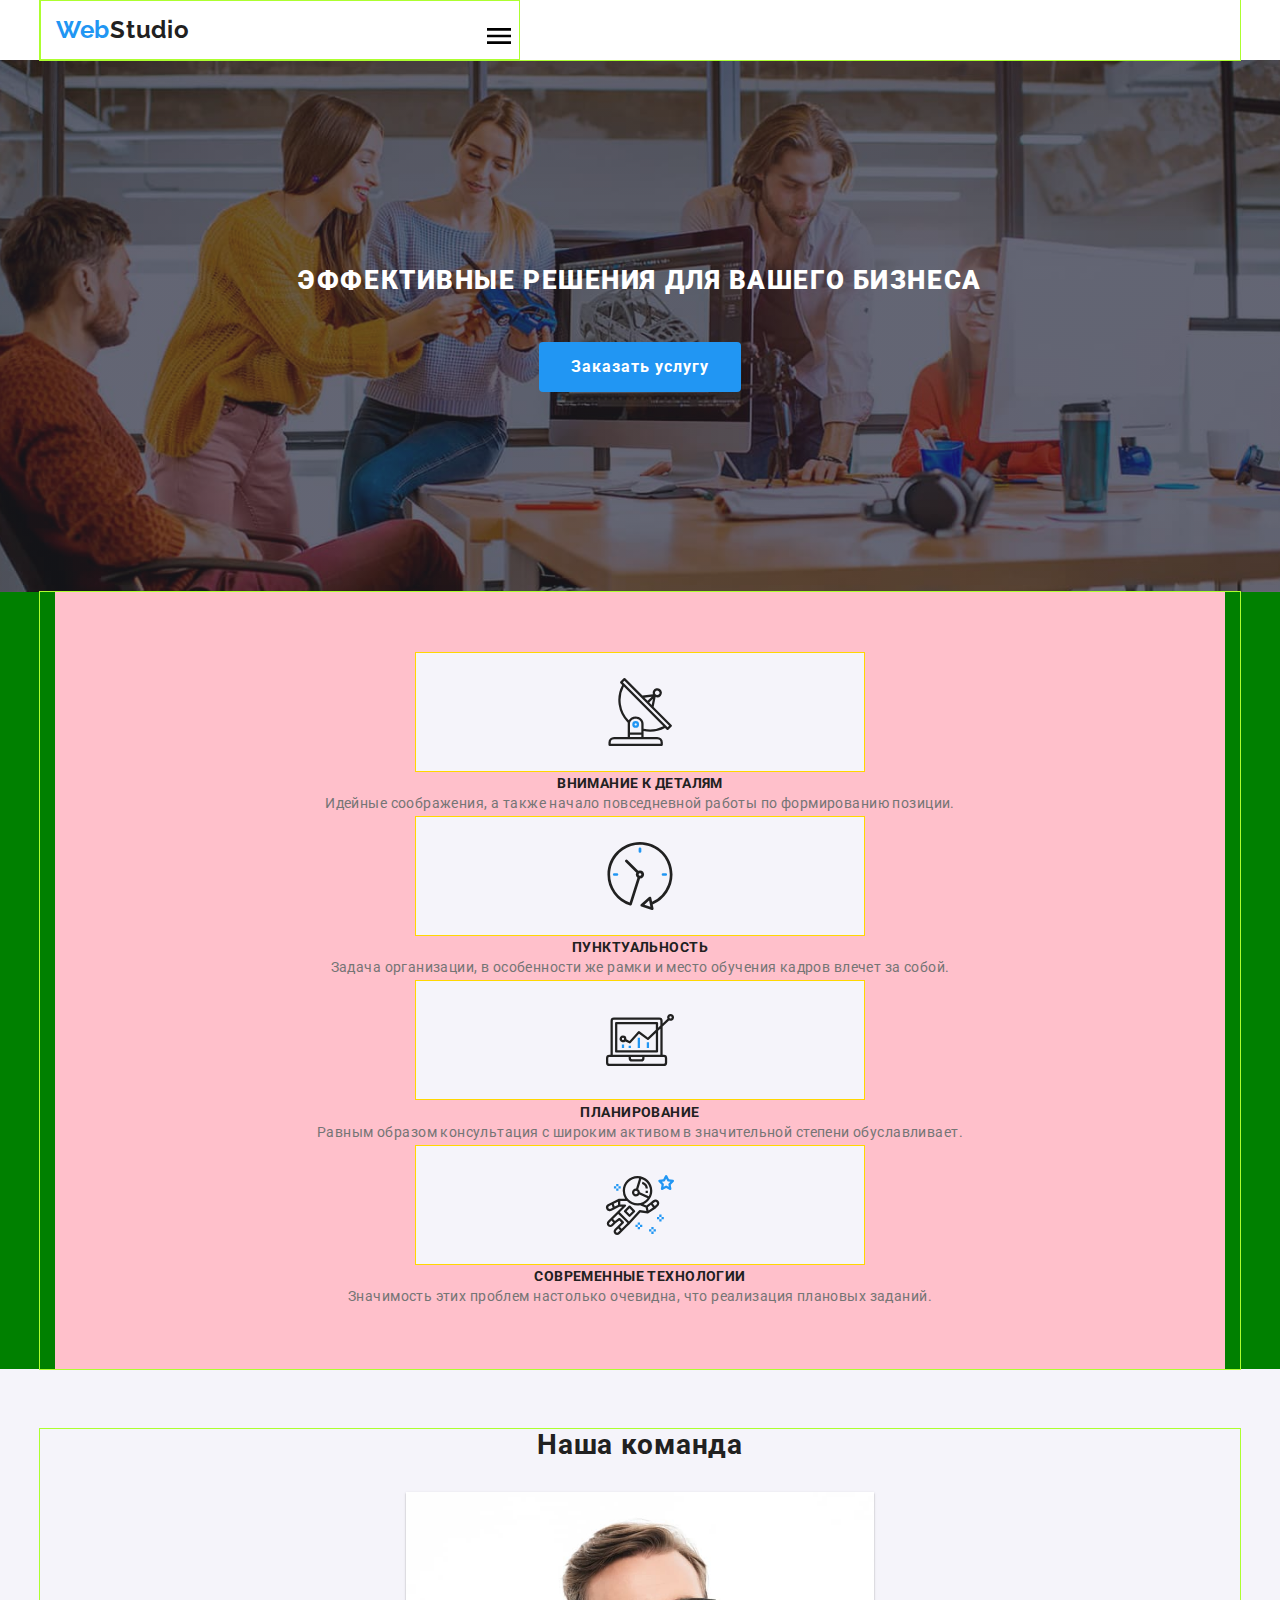
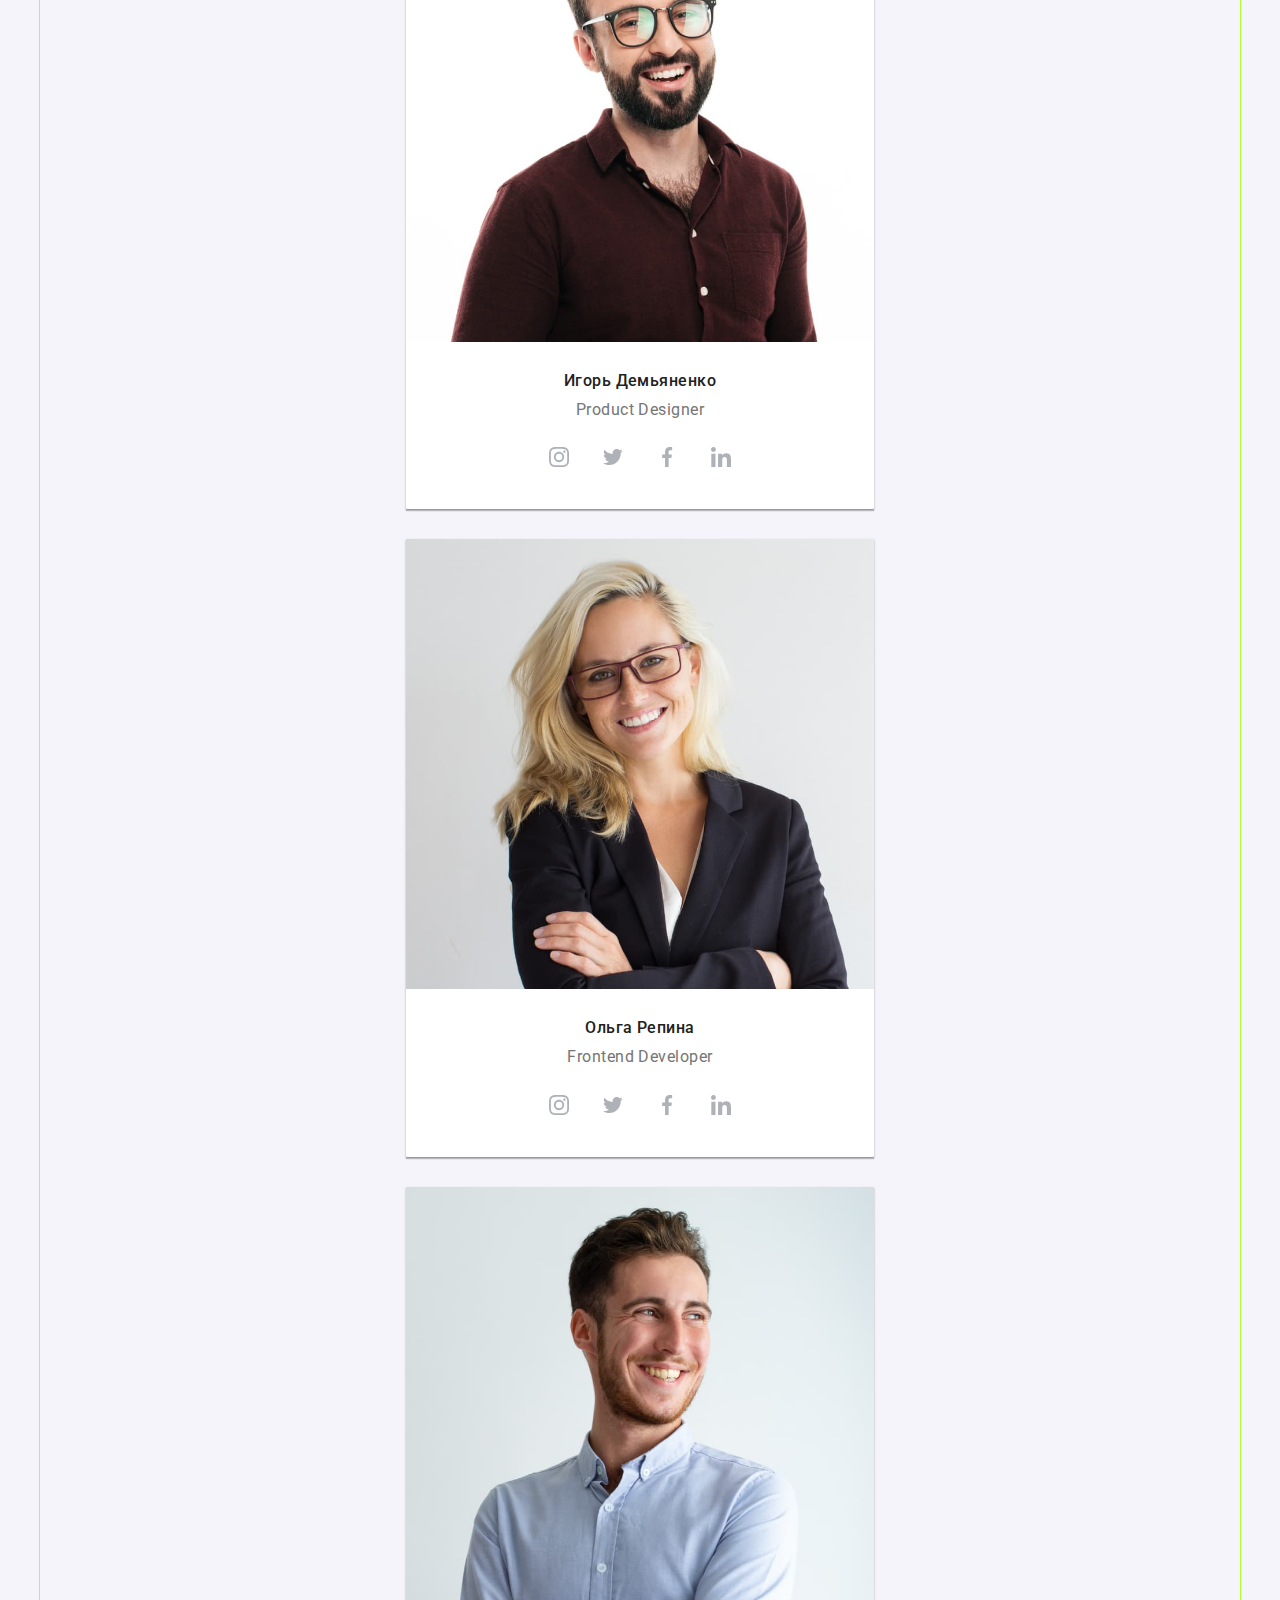
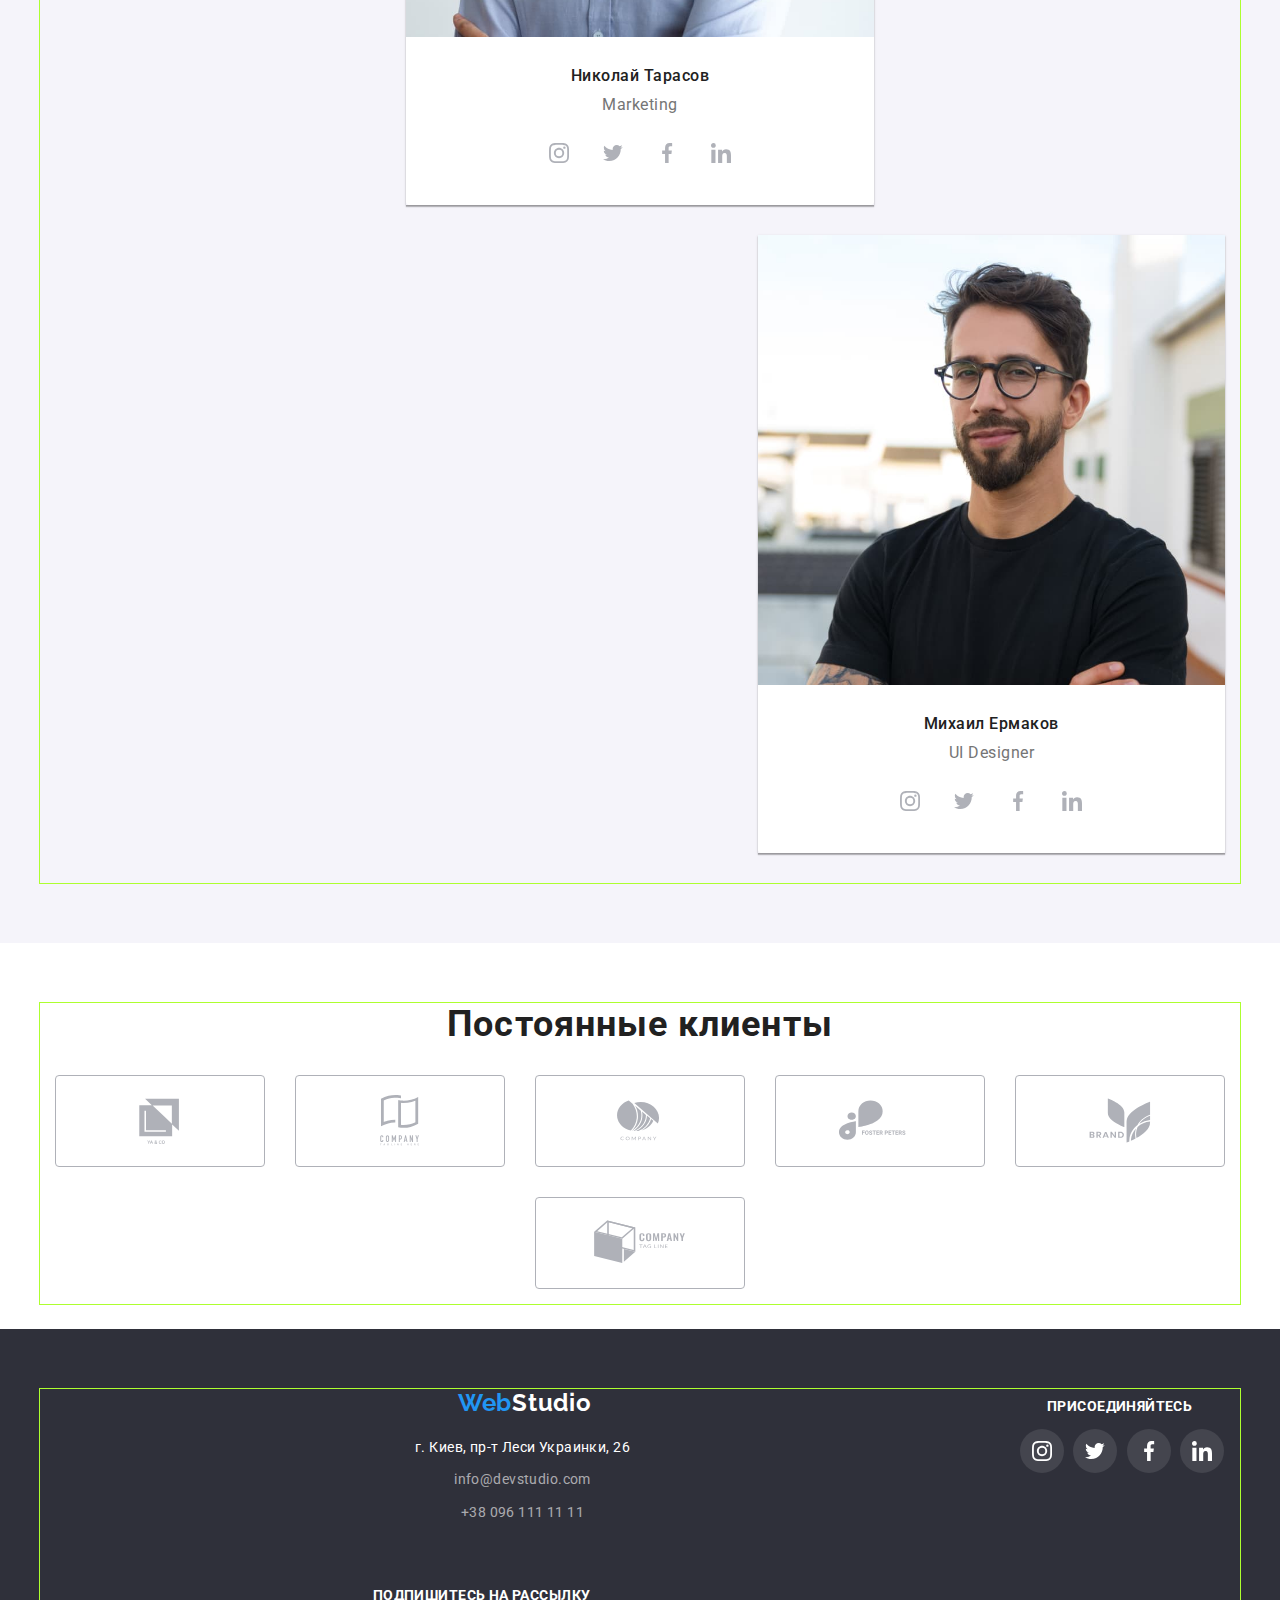
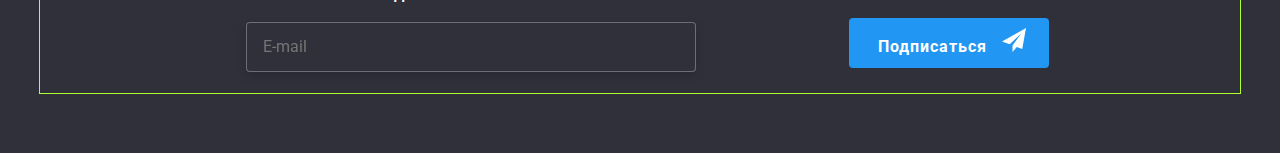
==== index.html @ a571ed5f "vvvvvvvv" ====
<!------------------START ------------------------>
<!DOCTYPE html>
<html lang="ru">

<head>
  <meta charset="UTF-8">
  <meta http-equiv="X-UA-Compatible" content="IE=edge">
  <meta name="viewport" content="width=device-width, initial-scale=1.0">
  
  <link rel="stylesheet"
    href="https://fonts.googleapis.com/css2?family=Raleway:wght@700&family=Roboto:wght@400;500;700;900&display=swap">
  <link rel="stylesheet" href="https://cdnjs.cloudflare.com/ajax/libs/modern-normalize/1.1.0/modern-normalize.min.css">
  <link rel="stylesheet" href="./css/main.min.css">
  <title>Document</title>
  
  
  </head>
</head>

<body>
<!------------------------AND----------------------------->
<!------------------ BLOCK NAVIGATION -------------------->

  <header class="header-nav container">

    <nav class="main-nav">
      
      <div class="mobdiv">
     
        <a href="/" class="link-studio"> <span class="logoone">Web</span><span class="logoand">Studio</span></a>
     

       <button type="button" class="moddiv_bat is-open" date-menu-button aria-expanded="true">
      <svg class="mobdiv_icon" aria-label="переключатель мобильного меню">
        <use class="mobdiv_cros" href="images/closlitell.svg#icon-close_litle"></use>
        <use class="mobdiv_menu" href="images/symbol-defsу.svg#icon-menu_sticks"></use>
      </svg>
      </button>
      </div>
</nav>

  <div class="pi" data-menu>
      <ul class="navbox">
        <li><a href="./index.html" class="navbox__link navbox__boxin navbox--current">Студия</a></li>
        <li><a href="./portfolio.html" class="navbox__link navbox__boxin ">Портфолио</a></li>
        <li><a href="" class="navbox__link navbox__boxin">Контакты</a></li>
      </ul>
    
    <ul class="contact">
      
        <li class="contact__linka"><a href="tel:+380961111111" class="navbox__link">


          <svg class="contact__phonesvg">

            <use href="images/symbol-defs.svg#icon-phone"></use>

          </svg>

             +38 096 111 11 11</a></li>

          <li class="contact__linka"><a href="mailto:info@devstudio.com " class="navbox__link">
          
          
              <svg class="contact__telsvg">
          
                <use href="images/symbol-defs.svg#icon-mail"></use>
          
              </svg>
          
          
          
              info@devstudio.com</a></li>
    </ul>
    <ul class="mobset">
      <li class="mobset_li"><a htef="/"class="mobset_link">Instagram</a></li>
      <li class="mobset_li"><a htef="/" class="mobset_link">Twitter</a></li>
      <li class="mobset_li"><a htef="/" class="mobset_link">Facebook</a></li>
      <li class="mobset_li"><a htef="/" class="mobset_link">LinkedIn</a></li>
    </ul>
    </div>
  </header>

<!---------------- BLOCK NAVIGATION AND ------------------------>
  
 <!------------------- BLOCK SOLUTIONS ------------------------>

  <section class="solutions">


    <h1 class="solution-business">
      Эффективные решения для вашего бизнеса
    </h1>
    <button data-modal-open type="button" class="ordservis">Заказать услугу</button>





    <div class="backdrop is-hidden" data-modal>
      <div class="modal">



      


        <form class="formfild">

          <div class="formfild__form-grup">
            <p class="formfild__modform">Оставьте свои данные, мы вам перезвоним</p>
          </div>

          <div class="formfild__form-grup">

            <label class="formfild__text-label" for="name">Имя</label>

            <div class="formfild__mail-div">

              <input type="text" class="formfild__testone" name="name" id="name" placeholder=" ">


              <svg class="formfild__fon">
                <use href="./images/symbolblmn.svg#icon-blackmannew"></use>
              </svg>
            </div>



          </div>

          <div class="formfild__form-grup">
            <label for="tel">Телефон</label>
            <div class="formfild__mail-div">
              <input type="tel" class="formfild__testone" name="tel" id="tel" placeholder=" ">

              <svg class="formfild__fon">
                <use href="./images/symbol-newt.svg#icon-telefon"></use>
              </svg>
            </div>
          </div>


          <div class="formfild__form-grup">
            <label for="name">Почта</label>
            <div class="formfild__mail-div">
              <input type="email" class="formfild__testone" name="mail" id="mail" placeholder=" ">

              <svg class="formfild__fon">
                <use href="./images/symbol-newt.svg#icon-mail"></use>
              </svg>
            </div>
          </div>

          <div class="formfild__form-grup">
            <label for="comment">Комментарий</label>


            <textarea name="comment" id="comment" cols="50" rows="7" placeholder="Введите текст"></textarea>
          </div>


          <label class="formfild__task">
            <input class="formfild__kvadrat" type="checkbox">
            <span class="formfild__chekblue"></span>
            <span class="formfild__sogltex">Соглашаюсь с рассылкой и принимаю <a href="" class="formfild__yslovi">Условия
                договора</a></span>

          </label>



             <button type="submit" class="formfild__but-send">Отправить</button>


        </form>



        <button data-modal-close class="formfild__closebat">
          <svg class="formfild__closesvg">
            <use href="./images/symbol-closes.svg#icon-vector"></use>
          </svg>
        </button>


      </div>
    </div>
  </section>
<!------------------ BLOCK SOLUTIONS modal and ------------------------>
 <!------------------- Блок SOLUTiONS AND ------------------------>


 <!---------------------BLOCK PROPERTY----------------------->
  <!--Не должен отображатся заголовок Особенностиh2> -->
  <section class="box-section">

    <div class="container">
      <ul class="module">
        <li class="module__groop-pec">
            <!-- <div class="module__icomfive"> -->
          <svg class="module__icomfive" >
            <use href="./images/symbol-defs.svg#icon-tvfours" > </use>
          </svg>
          <!-- </div> -->
          <h3 class="module__good-job">Внимание к деталям</h3>
          <p class="module__exersise">Идейные соображения, а также начало повседневной работы по формированию позиции.</p>
        </li>
        <li class="module__groop-pec">

          <svg class="module__icomfive">
            <use href="./images/symbol-defs.svg#icon-clockfours"> </use>
          </svg>

          <h3 class="module__good-job">Пунктуальность</h3>
          <p class="module__exersise">Задача организации, в особенности же рамки и место обучения кадров влечет за собой.</p>
        </li>
        <li class="module__groop-pec">

          <svg class="module__icomfive">
            <use href="./images/symbol-defs.svg#icon-diagramfours"> </use>
          </svg>


          <h3 class="module__good-job">Планирование</h3>
          <p class="module__exersise">Равным образом консультация с широким активом в значительной степени обуславливает.</p>
        </li>
        <li class="module__groop-pec">


          <svg class="module__icomfive">
            <use href="./images/symbol-defs.svg#icon-astronautfours"> </use>
          </svg>


          <h3 class="module__good-job">Современные технологии</h3>
          <p class="module__exersise">Значимость этих проблем настолько очевидна, что реализация плановых заданий.</p>
        </li>
      </ul>
    </div>
  </section>
 <!------------------------BLOCK PROPERTY AND---------------------------->
  

 <!-------------------------BLOCK DO SAMESING---------------------->

  <section class="doing">
    <div class="container">
      <h2 class="doing__what-we-are-doing">Чем мы занимаемся</h2>
      <ul class="doing__doing-foto">
        <div class="doing__threefoto">
          <li><img src="./images/whatwearedoing/print.jpg" alt="print" width="370"></li>



          <div class="doing__adigeja">
            <p class="doing__chaildplas">Десктопные приложения</p>
          </div>



        </div>
        <div class="doing__threefoto">
          <li><img src="./images/whatwearedoing/call.jpg" alt="call" width="370"></li>
          <div class="doing__adigeja">
            <p class="doing__chaildplas">Мобильные приложения</p>
          </div>
        </div>
        <div class="doing__threefoto">
          <li><img src="./images/whatwearedoing/staring.jpg" alt="staring" width="370"></li>
          <div class="doing__adigeja">
            <p class="doing__chaildplas">Дизайнерские решения</p>
          </div>
        </div>
      </ul>
    </div>
  </section>

 <!--------------------BLOCK DO SAMESING AND------------------------->
  
 <!-----------------------BLOCK OUR TEAM----------------------->


  <section class="partition">
    <div class="container">
      <h2 class="doing__what-we-are-doing">Наша команда</h2>
      <ul class="partition__together-team">

        <li class="partition__portfol">
          <div class="partition__foto-ouer-team">
            <img src="./images/ourteam/glassesman.jpg" class="partition__foto-port" alt="glasse sman" width="270" />
          </div>
          <div class="partition__divtext">
            <h3 class="partition__name">Игорь Демьяненко</h3>
            <p class="partition__prof">Product Designer</p>





            
            <ul class="partition__icomcparens">
              <li class="partition__icomclas">
                <a href="" class="partition__icoma">
                  <svg class="partition__icomhover">
                    <use href="./images/symbol-defs.svg#icon-instagfirst" class="partition__instag"></use>
                  </svg>
                </a>
              </li>




              <li class="partition__icomclas">
                <a href="" class="partition__icoma">
                  <svg class="partition__icomhover">
                    <use href="./images/symbol-defs.svg#icon-sova"></use>
                  </svg>
                </a>
              </li>




              <li class="partition__icomclas">
                <a href="" class="partition__icoma">
                  <svg class="partition__icomhover">
                    <use href="./images/symbol-defs.svg#icon-facebook"></use>
                  </svg>
                </a>
              </li>




              <li class="partition__icomclas">
                <a href="" class="partition__icoma">
                  <svg class="partition__icomhover">
                    <use href="./images/symbol-defs.svg#icon-linkedin"></use>
                  </svg>
                </a>
              </li>


            </ul>
          </div>

        </li>


        <li class="partition__portfol">
          <div class="partition__foto-ouer-team">
            <img src="./images/ourteam/glassesgirl.jpg" class="partition__foto-port" alt="glasses girl" width="270" />
          </div>
          <div class="partition__divtext">
            <h3 class="partition__name">Ольга Репина</h3>
            <p class="partition__prof">Frontend Developer</p>




            <ul class="partition__icomcparens">
              <li class="partition__icomclas">
                <a href="" class="partition__icoma">
                  <svg class="partition__icomhover">
                    <use href="./images/symbol-defs.svg#icon-instagfirst" class="partition__instag"></use>
                  </svg>
                </a>
              </li>




              <li class="partition__icomclas">
                <a href="" class="partition__icoma">
                  <svg class="partition__icomhover">
                    <use href="./images/symbol-defs.svg#icon-sova"></use>
                  </svg>
                </a>
              </li>




              <li class="partition__icomclas">
                <a href="" class="partition__icoma">
                  <svg class="partition__icomhover">
                    <use href="./images/symbol-defs.svg#icon-facebook"></use>
                  </svg>
                </a>
              </li>




              <li class="partition__icomclas">
                <a href="" class="partition__icoma">
                  <svg class="partition__icomhover">
                    <use href="./images/symbol-defs.svg#icon-linkedin"></use>
                  </svg>
                </a>
              </li>


            </ul>





          </div>
        </li>


        <li class="partition__portfol">
          <div class="partition__foto-ouer-team">
            <img src="./images/ourteam/whiteshirt.jpg" class="partition__foto-port" alt="white shirt" width="270" />
          </div>
          <div class="partition__divtext">
            <h3 class="partition__name">Николай Тарасов</h3>
            <p class="partition__prof">Marketing</p>
            <ul class="partition__icomcparens">
              <li class="partition__icomclas">
                <a href="" class="partition__icoma">
                  <svg class="partition__icomhover">
                    <use href="./images/symbol-defs.svg#icon-instagfirst" class="partition__instag"></use>
                  </svg>
                </a>
              </li>




              <li class="partition__icomclas">
                <a href="" class="partition__icoma">
                  <svg class="partition__icomhover">
                    <use href="./images/symbol-defs.svg#icon-sova"></use>
                  </svg>
                </a>
              </li>




              <li class="partition__icomclas">
                <a href="" class="partition__icoma">
                  <svg class="partition__icomhover">
                    <use href="./images/symbol-defs.svg#icon-facebook"></use>
                  </svg>
                </a>
              </li>




              <li class="partition__icomclas">
                <a href="" class="partition__icoma">
                  <svg class="partition__icomhover">
                    <use href="./images/symbol-defs.svg#icon-linkedin"></use>
                  </svg>
                </a>
              </li>


            </ul>
          </div>
        </li>


        <li class="partition__portfol">
          <div class="partition__foto-ouer-team">
            <img src="./images/ourteam/blackt-shirt.jpg" class="partition__foto-port" alt="black t-shirt" width="270" />
          </div>
          <div class="partition__divtext">
            <h3 class="partition__name">Михаил Ермаков</h3>
            <p class="partition__prof">UI Designer</p>
            <ul class="partition__icomcparens">
              <li class="partition__icomclas">
                <a class="partition__icoma">
                  <svg class="partition__icomhover">
                    <use href="./images/symbol-defs.svg#icon-instagfirst" class="partition__instag"></use>
                  </svg>
                </a>
              </li>




              <li class="partition__icomclas">
                <a href="" class="partition__icoma">
                  <svg class="partition__icomhover">
                    <use href="./images/symbol-defs.svg#icon-sova"></use>
                  </svg>
                </a>
              </li>




              <li class="partition__icomclas">
                <a href="" class="partition__icoma">
                  <svg class="partition__icomhover">
                    <use href="./images/symbol-defs.svg#icon-facebook"></use>
                  </svg>
                </a>
              </li>




              <li class="partition__icomclas">
                <a href="" class="partition__icoma">
                  <svg class="partition__icomhover">
                    <use href="./images/symbol-defs.svg#icon-linkedin"></use>
                  </svg>
                </a>
              </li>


            </ul>
          </div>
        </li>

      </ul>
    </div>
  </section>
<!-----------------------BLOCK OUR TEAM AND--------------------->

  <!---------------------BLOCK REGULAR CUSTOMERS--------------------->



  <section class="section-klient ">
    <div class="container">
      <div>
        <span class="wrapper">Постоянные клиенты</span>
      </div>


      <ul class="division">
        <li class="division__list">
          <a href="" class="division__link">
            <svg class="division__icon">
              <use href="./images/symbol-defs.svg#icon-logoone" class="division__icon-svg"></use>
            </svg>
          </a>
        </li>




        <li class="division__list">
          <a href="" class="division__link">
            <svg class="division__icon">
              <use href="./images/symbol-defs.svg#icon-logotwo" class="division__icon-svg"></use>
            </svg>
          </a>
        </li>




        <li class="division__list">
          <a href="" class="division__link">
            <svg class="division__icon">
              <use href="./images/symbol-defs.svg#icon-logothree" class="division__icon-svg"></use>
            </svg>
          </a>
        </li>





        <li class="division__list">
          <a href="" class="division__link">
            <svg class="division__icon">
              <use href="./images/symbol-defs.svg#icon-logofourth" class="division__icon-svg"></use>
            </svg>
          </a>
        </li>




        <li class="division__list">
          <a href="" class="division__link">
            <svg class="division__icon">
              <use href="./images/symbol-defs.svg#icon-logofefth" class="division__icon-svg"></use>
            </svg>
          </a>
        </li>




        <li class="division__list">
          <a href="" class="division__link">
            <svg class="division__icon">
              <use href="./images/symbol-defs.svg#icon-logosix" class="division__icon-svg"></use>
            </svg>
          </a>
        </li>

      </ul>

   </div>
  </section>
<!---------------------BLOCK REGULAR CUSTOMERS AND------------->

  <!----------------------------BLOCK FUTER----------------------->
  <footer class="fut-box">
    <div class="container fut-container">
      <div class="footerbox">

        <a href="/" class="footerbox__foot-link"> <span class="footerbox__foot-logo">Web</span><span class="footerbox__foot-logoand">Studio</span></a>
        <address class="footerbox__foot-address"> г. Киев, пр-т Леси Украинки, 26 </address>
        <ul class="footerbox__foot-mail-tel">
          <li class="footerbox__foot-mail">
            <a href="mailto:info@devstudio.com" class="footerbox__foot-mail-com">info@devstudio.com</a>
          </li>
          <li class="footerbox__foot-mail">
            <a href="tel:+380961111111" class="footerbox__foot-tel-com">+38 096 111 11 11</a>
          </li>
        </ul>

        </div>


               <!---------------- FOOTER blok-connect------------------------>
      


        <div class="blok-connect">

        <span class="blok-connect_connekt"> присоединяйтесь </span>

       
        <ul class="socials">
          <li class="socials__list-fut-li">
            <a href="" class="socials__link-fut-a">
              <svg class="socials__icon-fut">
                <use href="images/symbol-defs.svg#icon-instagfirst"> </use>
              </svg>
            </a>
          </li>


          <li class="socials__list-fut-li">
            <a href="" class="socials__link-fut-a">
              <svg class="socials__icon-fut">
                <use href="images/symbol-defs.svg#icon-sova"> </use>
              </svg>
            </a>
          </li>


          <li class="socials__list-fut-li">
            <a href="" class="socials__link-fut-a">
              <svg class="socials__icon-fut">
                <use href="images/symbol-defs.svg#icon-facebook"> </use>
              </svg>
            </a>
          </li>


          <li class="socials__list-fut-li">
            <a href="" class="socials__link-fut-a">
              <svg class="socials__icon-fut">
                <use href="images/symbol-defs.svg#icon-linkedin"> </use>
              </svg>
            </a>
          </li>

        </ul>
      </div>


          <!--------- FOOTER blok-connect and--------->


           <!--------- FOOTER blok-futcon--------->
      <div class="blok-futcon">

        <span class="blok-futcon_connekt">Подпишитесь на рассылку</span>
 
        <div class="footer-sect">
          <input type="email" class="footer-sect__futimp" name="mail" id="mail" placeholder="E-mail">


          <button type="submit" class="footer-sect__but-futsend">Подписаться
            <svg class="footer-sect__svg-flight">

              <use href="./images/symbol-desam.svg#icon-samolet"></use>

            </svg>
          </button>
        </div>
     </div>
           <!--------- FOOTER blok-futcon and--------->
    </div>
  </footer>
  <script src="./js/modal.js"></script>
</body>
</body>

</html>
<!----------------------BLOCK FOOTER AND----------->
---- css/main.min.css ----
.header-nav{background-color:var(--main-bg-color);display:-webkit-box;display:-ms-flexbox;display:flex;margin-left:0 auto;-webkit-box-align:center;-ms-flex-align:center;align-items:center;position:relative}.main-nav{color:var(--text-dec-black);display:-webkit-box;display:-ms-flexbox;display:flex;-webkit-box-align:center;-ms-flex-align:center;align-items:center;margin-right:0px}.link-studio{display:inline;font-family:Raleway;font-weight:700;font-size:24px;line-height:1.16;letter-spacing:.03em;text-decoration:none;color:var(--text-dec-black);margin-bottom:16px}.logoone{color:var(--hov-foc-color);font-family:Raleway;font-weight:700;font-size:24px;line-height:1.16;letter-spacing:.03em}.logoand{font-family:Raleway;font-weight:700;font-size:24px;line-height:1.16;letter-spacing:.03em;-webkit-transition:color 250ms cubic-bezier(0.4, 0, 0.2, 1);transition:color 250ms cubic-bezier(0.4, 0, 0.2, 1);-webkit-transition-property:var(--hov-foc-color);transition-property:var(--hov-foc-color)}.logoand:hover{color:var(--hov-foc-color)}.pi{display:none}.pi.is-open{display:-webkit-box;display:-ms-flexbox;display:flex;-webkit-box-orient:vertical;-webkit-box-direction:normal;-ms-flex-direction:column;flex-direction:column;position:absolute;top:0;left:0;width:100%;height:796px;background-color:#fff;padding-top:48px;padding-left:40px;padding-bottom:48px;position:fixed}.navbox{list-style:none;margin-bottom:50px}.navbox.is-open{display:-webkit-box;display:-ms-flexbox;display:flex;padding-top:48px;padding-bottom:40px;-ms-flex-wrap:wrap;flex-wrap:wrap}.span{color:var(--hov-foc-color);font-family:Raleway;font-weight:700;font-size:26px;line-height:1.92;letter-spacing:.03em}.navbox--current::after{content:"";display:inline;width:100%;height:5px;background-color:var(--hov-foc-color);position:absolute;left:0;bottom:0;border-radius:4px}.navbox__link{color:var(--text-dec-black);text-decoration:none;letter-spacing:.02em;display:-webkit-inline-box;display:-ms-inline-flexbox;display:inline-flex;margin-bottom:35px;font-weight:500;-webkit-transition:250ms cubic-bezier(0.4, 0, 0.2, 1);transition:250ms cubic-bezier(0.4, 0, 0.2, 1)}.navbox__boxin{background-color:#fff;font-size:40px}.navbox--current{color:var(--hov-foc-color)}.contact{-webkit-box-orient:vertical;-webkit-box-direction:normal;-ms-flex-direction:column;flex-direction:column;list-style:none;font-size:14px;line-height:1.14;display:-webkit-box;display:-ms-flexbox;display:flex}.mobset{display:-webkit-box;display:-ms-flexbox;display:flex;list-style:none;font-size:18px;line-height:1.21;letter-spacing:.02em;margin-top:30px}.mobset_li{margin-left:10px;padding-left:10px;border-left:1px solid rgba(33,33,33,.2)}.mobset_li.mobset_li:first-child{border:none;margin-left:0;padding-left:0}.mobset_link{display:-webkit-inline-box;display:-ms-inline-flexbox;display:inline-flex;font-family:Roboto;font-style:normal;font-weight:500;font-size:18px;line-height:22px;letter-spacing:.02em;color:#2196f3}.contact .navbox__link{color:var(--text-main-color);text-decoration:none;list-style:none;display:-webkit-inline-box;display:-ms-inline-flexbox;display:inline-flex;fill:var(--text-main-color)}.contact .contact__linka{margin-right:50px;font-size:24px;-webkit-box-align:center;-ms-flex-align:center;align-items:center;display:-webkit-box;display:-ms-flexbox;display:flex;font-weight:500;letter-spacing:.02em}.contact__linka:last-child{margin-right:0px}.navbox__link:hover,.navbox__link:focus{color:var(--hov-foc-color);fill:var(--hov-foc-color);font-size:40px}.contact__linka:hover,.contact__linka:focus{fill:var(--hov-foc-color);font-size:40px}.contact__telsvg{display:none;width:16px;height:12px;margin-right:10px}.contact__phonesvg{display:none;width:10px;height:16px;margin-right:10px}.mobdiv{border:1px solid #adff2f;width:480px;height:60px;padding-left:15px;padding-top:15px;margin-left:-15px;margin-right:-15px;display:-webkit-box;display:-ms-flexbox;display:flex;-webkit-box-pack:justify;-ms-flex-pack:justify;justify-content:space-between}.moddiv_bat{display:-webkit-inline-box;display:-ms-inline-flexbox;display:inline-flex;margin:0;padding:0;background-color:transparent;border:transparent;margin-left:276px;z-index:5}.mobdiv_icon{width:40px;height:40px}.moddiv_bat .mobdiv_menu{display:none}.moddiv_bat.is-open .mobdiv_menu{display:block}.moddiv_bat.is-open .mobdiv_cros{display:none}h1,h2,h3,h4,p,ul{margin:0px;padding:0px}body{margin:0;color:#757575;font-family:Roboto,sans-serif;background-color:#fff;letter-spacing:.03em}:root{--main-bg-color: #ffffff;--dg-sacond-color: #2f303a;--text-main-color: #757575;--hov-foc-color: #2196f3;--hov-foc-exclusiv: #188ce8;--text-dec-black: #212121;--text-rgb-a: rgba(255, 255, 255, 0.6);--text-bg-dop: #f5f4fa}.container{outline:1px solid #adff2f;margin:0 auto;padding-left:15px;padding-right:15px}@media screen and (min-width: 480px){.container{width:480px}}@media screen and (min-width: 768px){.container{width:768px}}@media screen and (min-width: 1200px){.container{width:1200px}}.solutions{background-color:var(--dg-sacond-color);letter-spacing:.06em;max-width:1600px;padding-top:200px;padding-bottom:200px;text-align:center;margin-left:auto;margin-right:auto;background-image:-webkit-gradient(linear, left top, left bottom, from(rgba(47, 48, 58, 0.4)), to(rgba(47, 48, 58, 0.4))),url(../images/Imgfotomain.jpg);background-image:linear-gradient(rgba(47, 48, 58, 0.4), rgba(47, 48, 58, 0.4)),url(../images/Imgfotomain.jpg);background-color:#c4c4c4;background-repeat:no-repeat;background-size:cover;background-position:center}.solution-business{color:var(--main-bg-color);font-family:Roboto;font-weight:900;font-size:26px;line-height:1.61;letter-spacing:.06em;margin:0 auto;text-transform:uppercase}.ordservis{color:var(--main-bg-color);font-family:inherit;font-weight:700;font-size:16px;line-height:1.87;letter-spacing:.06em;cursor:pointer;background-color:var(--hov-foc-color);border-radius:4px;padding:10px 32px 10px 32px;margin-top:40px;text-align:center;-webkit-transition:color 250ms cubic-bezier(0.4, 0, 0.2, 1);transition:color 250ms cubic-bezier(0.4, 0, 0.2, 1);-webkit-transition-property:var(--hov-foc-color);transition-property:var(--hov-foc-color);border:transparent}.ordservis:hover,.ordservis:focus{background-color:var(--hov-foc-exclusiv)}.backdrop.is-hidden{pointer-events:none;opacity:0}.backdrop{position:fixed;top:0;left:0;width:100%;height:100%;border:2px solid transparent;background-color:rgba(0,0,0,.2)}.modal{position:absolute;top:50%;left:50%;-webkit-transform:translate(-50%, -50%);transform:translate(-50%, -50%);background-color:#fff;border:2px solid transparent;-webkit-transition:-webkit-transform 250ms cubic-bezier(0.4, 0, 0.2, 1);transition:-webkit-transform 250ms cubic-bezier(0.4, 0, 0.2, 1);transition:transform 250ms cubic-bezier(0.4, 0, 0.2, 1);transition:transform 250ms cubic-bezier(0.4, 0, 0.2, 1), -webkit-transform 250ms cubic-bezier(0.4, 0, 0.2, 1);width:450px;height:609px}.formfild__closebat{position:absolute;right:8px;top:8px;width:30px;height:30px;border-radius:50%;border:1px solid rgba(0,0,0,.1);background-color:#fff}.formfild__closebat:hover{fill:var(--hov-foc-color);-webkit-transition:color 250ms cubic-bezier(0.4, 0, 0.2, 1);transition:color 250ms cubic-bezier(0.4, 0, 0.2, 1);-webkit-transition-property:var(--hov-foc-color);transition-property:var(--hov-foc-color)}.formfild__closesvg{width:11px;height:11px}.formfild{border:1px solid transparent;height:auto;margin-left:auto;margin-right:auto;padding:40px}.formfild__form-grup{border:1px solid transparent;display:-webkit-box;display:-ms-flexbox;display:flex;-webkit-box-orient:vertical;-webkit-box-direction:normal;-ms-flex-direction:column;flex-direction:column;-webkit-box-align:start;-ms-flex-align:start;align-items:flex-start;margin-bottom:10px}.formfild__form-grup:first-child{margin-bottom:0px;position:relative}.formfild__form-grup input{height:40px;width:370px;border-radius:4px;background:#fff;border:1px solid rgba(33,33,33,.2);-webkit-box-sizing:border-box;box-sizing:border-box;padding:0;padding-left:30px}.formfild__testone:hover,.formfild__testone:focus{border-color:var(--hov-foc-color);border:1px solid var(--hov-foc-color)}.formfild__form-grup input:hover,.formfild__form-grup input:focus{border-color:var(--hov-foc-color);-webkit-transition:color 250ms cubic-bezier(0.4, 0, 0.2, 1);transition:color 250ms cubic-bezier(0.4, 0, 0.2, 1);-webkit-transition-property:var(--hov-foc-color);transition-property:var(--hov-foc-color)}.formfild__form-grup input:hover+.formfild__fon,.formfild__form-grup input:focus+.formfild__fon{fill:var(--hov-foc-color);border-color:var(--hov-foc-color)}input:not(:-moz-placeholder-shown), input:not(:-moz-placeholder-shown)+.formfild__fon{fill:var(--hov-foc-color);border-color:var(--hov-foc-color)}input:not(:-ms-input-placeholder), input:not(:-ms-input-placeholder)+.formfild__fon{fill:var(--hov-foc-color);border-color:var(--hov-foc-color)}input:not(:placeholder-shown),input:not(:placeholder-shown)+.formfild__fon{fill:var(--hov-foc-color);border-color:var(--hov-foc-color)}textarea:not(:-moz-placeholder-shown){border-color:var(--hov-foc-color)}textarea:not(:-ms-input-placeholder){border-color:var(--hov-foc-color)}textarea:not(:placeholder-shown){border-color:var(--hov-foc-color)}.formfild__form-grup label{margin-bottom:4px;font-size:12px;color:var(--text-main-color);line-height:1.16;font-weight:400;letter-spacing:.01em}.formfild__form-grup .formfild__modform{font-family:Roboto;font-weight:bold;font-size:20px;line-height:23px;text-align:center;letter-spacing:.03em;color:var(--text-dec-black);margin-bottom:12px}.formfild__mail-div{position:relative;display:inline-block}.formfild__fon{position:absolute;width:15px;height:12px;display:inline-block;-webkit-transform:translateX(-356px);transform:translateX(-356px);margin-top:14px}.formfild__form-grup:hover,.formfild__form-grup:focus{-webkit-transition:color 250ms cubic-bezier(0.4, 0, 0.2, 1);transition:color 250ms cubic-bezier(0.4, 0, 0.2, 1);-webkit-transition-property:var(--hov-foc-color);transition-property:var(--hov-foc-color)}textarea{border-radius:4px;width:370px;height:120px;border:1px solid rgba(33,33,33,.2);-webkit-box-sizing:border-box;box-sizing:border-box;resize:none;padding-top:12px;padding-right:16px;padding-bottom:12px;padding-left:16px;font-size:14px;line-height:1.14;letter-spacing:.01em;color:rgba(117,117,117,.5);margin-bottom:10px}textarea:hover,textarea:focus{-webkit-transition:color 250ms cubic-bezier(0.4, 0, 0.2, 1);transition:color 250ms cubic-bezier(0.4, 0, 0.2, 1);-webkit-transition-property:var(--hov-foc-color);transition-property:var(--hov-foc-color);border-color:var(--hov-foc-color);border:1px solid var(--hov-foc-color)}.formfild__form-grup ::-webkit-input-placeholder{font-size:12px;line-height:1.16;letter-spacing:.01em;color:rgba(117,117,117,.5)}.formfild__form-grup ::-moz-placeholder{font-size:12px;line-height:1.16;letter-spacing:.01em;color:rgba(117,117,117,.5)}.formfild__form-grup :-ms-input-placeholder{font-size:12px;line-height:1.16;letter-spacing:.01em;color:rgba(117,117,117,.5)}.formfild__form-grup ::-ms-input-placeholder{font-size:12px;line-height:1.16;letter-spacing:.01em;color:rgba(117,117,117,.5)}.formfild__form-grup ::placeholder{font-size:12px;line-height:1.16;letter-spacing:.01em;color:rgba(117,117,117,.5)}.formfild__task{display:-webkit-box;display:-ms-flexbox;display:flex}.formfild__kvadrat{display:block;width:16px;height:15px;border-radius:4px;border:1px solid var(--text-dec-black);border-color:var(--text-dec-black);display:none}.formfild__chekblue{display:block;width:16px;height:15px;border-radius:4px;border:2px solid var(--text-dec-black);margin-right:2px;margin-left:2px}.formfild__task input:checked+.formfild__chekblue{background-image:url(../images/ichecki.svg);background-size:contain;border:2px solid var(--hov-foc-color);background-color:var(--hov-foc-color)}.formfild__sogltex{font-size:12px;color:var(--text-main-color);line-height:1.16;font-weight:400;letter-spacing:.03em;display:bloc}.formfild__yslovi{color:var(--hov-foc-color)}.formfild__but-send{color:var(--main-bg-color);font-family:inherit;font-weight:700;font-size:16px;line-height:1.87;letter-spacing:.06em;cursor:pointer;background-color:var(--hov-foc-color);border-radius:4px;padding:10px 32px 10px 32px;width:200px;height:50px;text-align:center;-webkit-transition:color 250ms cubic-bezier(0.4, 0, 0.2, 1);transition:color 250ms cubic-bezier(0.4, 0, 0.2, 1);-webkit-transition-property:var(--hov-foc-color);transition-property:var(--hov-foc-color);margin-top:30px;border:transparent}.formfild__but-send:hover,.formfild__but-send:focus{background-color:var(--hov-foc-color);-webkit-transition:color 250ms cubic-bezier(0.4, 0, 0.2, 1);transition:color 250ms cubic-bezier(0.4, 0, 0.2, 1);-webkit-transition-property:var(--hov-foc-color);transition-property:var(--hov-foc-color)}.box-section{background-color:green}.module{padding-top:60px;padding-bottom:60px}@media screen and (min-width: 768px){.module{background-color:pink}}.module__icomfive{border:1px solid gold;background-color:#f5f4fa;height:120px;width:450px;margin-right:auto;margin-left:auto;padding-top:25px;padding-bottom:25px;-webkit-box-align:center;-ms-flex-align:center;align-items:center}.module_svg{width:auto;height:auto}.module__groop-pec{list-style:none;text-align:center;margin-left:auto;margin-right:auto}.module__good-job{color:var(--text-dec-black);font-family:Roboto;font-weight:700;font-size:14px;line-height:1.14;letter-spacing:.03em;text-transform:uppercase}.module__exersise{font-weight:normal;font-size:14px;line-height:1.71;letter-spacing:.03em}.doing{display:none}.partition{background:var(--text-bg-dop);padding-bottom:60px;padding-top:60px}.doing__what-we-are-doing{text-align:center;margin-bottom:30px;font-family:Roboto;font-style:normal;font-weight:bold;font-size:28px;line-height:1.17;letter-spacing:.03em;color:#212121}.partition__together-team{list-style:none;display:-webkit-box;display:-ms-flexbox;display:flex;-webkit-box-orient:vertical;-webkit-box-direction:normal;-ms-flex-direction:column;flex-direction:column}.partition__portfol{margin-right:auto;margin-left:auto;margin-bottom:30px;height:auto;-webkit-box-shadow:0px 1px 3px rgba(0,0,0,.12),0px 1px 1px rgba(0,0,0,.14),0px 2px 1px rgba(0,0,0,.2);box-shadow:0px 1px 3px rgba(0,0,0,.12),0px 1px 1px rgba(0,0,0,.14),0px 2px 1px rgba(0,0,0,.2)}.partition__portfol:last-child{margin-right:0px}.partition__divtext{padding-top:30px;padding-bottom:30px;background-color:#fff;border-radius:0px 0px 4px 4px}.partition__foto-ouer-team{display:-webkit-box;display:-ms-flexbox;display:flex}.partition__foto-port{height:450px}.partition__name{color:var(--text-dec-black);font-family:Roboto;font-weight:500;font-size:16px;line-height:1.18;letter-spacing:.03em;margin-bottom:10px;text-align:center}.partition__prof{font-weight:normal;font-size:16px;line-height:1.18;letter-spacing:.03em;text-align:center;margin-bottom:16px}.partition__icomcparens{display:-webkit-box;display:-ms-flexbox;display:flex;-webkit-box-pack:justify;-ms-flex-pack:justify;justify-content:space-between;list-style:none;width:206px;height:44px;margin-left:auto;margin-right:auto}.partition__icomclas{display:-webkit-inline-box;display:-ms-inline-flexbox;display:inline-flex;border:1px solid transparent;width:44px;height:44px}.partition__icoma{display:-webkit-inline-box;display:-ms-inline-flexbox;display:inline-flex;fill:#afb1b8;border:1px solid transparent;border-radius:50%;width:100%;height:100%;-webkit-box-align:center;-ms-flex-align:center;align-items:center;-webkit-box-pack:center;-ms-flex-pack:center;justify-content:center;-webkit-transition:color 250ms cubic-bezier(0.4, 0, 0.2, 1);transition:color 250ms cubic-bezier(0.4, 0, 0.2, 1);-webkit-transition-property:var(--hov-foc-color);transition-property:var(--hov-foc-color)}.partition__icoma:hover,.partition__icoma:focus{background-color:var(--hov-foc-color);fill:#fff}.partition__icomhover{width:20px;height:20px}.section-klient{padding-top:60px;padding-bottom:40px}.wrapper{font-family:Roboto;display:block;font-weight:bold;font-size:36px;line-height:42px;text-align:center;letter-spacing:.03em;color:#212121;margin-bottom:30px}.division{display:-webkit-box;display:-ms-flexbox;display:flex;-ms-flex-wrap:wrap;flex-wrap:wrap;margin:-15px;-webkit-box-pack:center;-ms-flex-pack:center;justify-content:center}.division__list{width:210px;height:92px;list-style:none;margin-top:15px;margin-left:15px;margin-bottom:15px;margin-right:15px}.division__link{display:-webkit-inline-box;display:-ms-inline-flexbox;display:inline-flex;width:inherit;height:inherit;-webkit-box-pack:center;-ms-flex-pack:center;justify-content:center;-webkit-box-align:center;-ms-flex-align:center;align-items:center;fill:#afb1b8;border:1px solid #afb1b8;border-radius:4px;-webkit-transition:250ms cubic-bezier(0.4, 0, 0.2, 1);transition:250ms cubic-bezier(0.4, 0, 0.2, 1)}.division__link:hover,.division__link:focus{fill:#2196f3;border:1px solid #2196f3}.division__icon{border:1px solid transparent;width:106px;height:60px}footer{background:var(--dg-sacond-color)}.fut-box{padding-top:60px;padding-bottom:60px;width:auto;margin:0px auto}.fut-container{display:-webkit-box;display:-ms-flexbox;display:flex;-ms-flex-wrap:wrap;flex-wrap:wrap;-webkit-box-pack:center;-ms-flex-pack:center;justify-content:center}.footerbox{margin-bottom:60px;margin-left:auto;margin-right:auto}.footerbox__foot-link{text-decoration:none;margin-bottom:20px;display:inline-block;margin-left:43px}.footerbox__foot-logo{color:var(--hov-foc-color);font-family:Raleway;font-weight:bold;font-size:24px;line-height:1.16;letter-spacing:.03em}.footerbox__foot-logoand{color:var(--main-bg-color);font-family:Raleway;font-weight:700;font-size:24px;line-height:1.16;letter-spacing:.03em;-webkit-transition:color 250ms cubic-bezier(0.4, 0, 0.2, 1);transition:color 250ms cubic-bezier(0.4, 0, 0.2, 1);-webkit-transition-property:var(--hov-foc-color);transition-property:var(--hov-foc-color)}.footerbox__foot-logoand:hover,.footerbox__foot-logoand:focus{color:var(--hov-foc-color)}.footerbox__foot-address{color:var(--main-bg-color);font-style:normal;font-size:14px;line-height:1.71;letter-spacing:.03em;margin-bottom:8px}.footerbox__foot-mail-tel{list-style:none;text-align:center}.footerbox__foot-mail-com{color:var(--text-rgb-a);font-size:14px;line-height:1.71;letter-spacing:.03em;text-decoration:none;display:inline-block;margin-bottom:9px;-webkit-transition:color 250ms cubic-bezier(0.4, 0, 0.2, 1);transition:color 250ms cubic-bezier(0.4, 0, 0.2, 1);-webkit-transition-property:var(--hov-foc-color);transition-property:var(--hov-foc-color)}.footerbox__foot-mail-com:hover,.footerbox__foot-mail-com:focus{color:var(--hov-foc-color)}.footerbox__foot-tel-com{color:var(--text-rgb-a);font-size:14px;line-height:1.71;letter-spacing:.03em;text-decoration:none;-webkit-transition:color 250ms cubic-bezier(0.4, 0, 0.2, 1);transition:color 250ms cubic-bezier(0.4, 0, 0.2, 1);-webkit-transition-property:var(--hov-foc-color);transition-property:var(--hov-foc-color)}.footerbox__foot-tel-com:hover,.footerbox__foot-tel-com:focus{color:var(--hov-foc-color)}.blok-connect{border:1px solid transparent;width:206px;height:80px;margin-left:29px;margin-bottom:60px}.blok-connect_connekt{display:inline-block;text-transform:uppercase;font-weight:bold;font-size:14px;line-height:16px;letter-spacing:.03em;text-transform:uppercase;color:#fff;margin-bottom:15px;margin-left:27px}.blok-futcon_connekt{display:inline-block;text-transform:uppercase;font-weight:bold;font-size:14px;line-height:16px;letter-spacing:.03em;text-transform:uppercase;color:#fff;margin-bottom:15px;margin-left:127px}.fut-container{display:-webkit-box;display:-ms-flexbox;display:flex;-webkit-box-align:baseline;-ms-flex-align:baseline;align-items:baseline}.socials{display:-webkit-box;display:-ms-flexbox;display:flex;-webkit-box-pack:justify;-ms-flex-pack:justify;justify-content:space-between}.socials__list-fut-li{width:44px;height:44px;list-style:none}.socials__link-fut-a{display:-webkit-inline-box;display:-ms-inline-flexbox;display:inline-flex;-webkit-box-pack:center;-ms-flex-pack:center;justify-content:center;-webkit-box-align:center;-ms-flex-align:center;align-items:center;border:1px solid transparent;border-radius:50%;fill:#fff;width:100%;height:100%;background-color:rgba(255,255,255,.1);-webkit-transition:color 250ms cubic-bezier(0.4, 0, 0.2, 1);transition:color 250ms cubic-bezier(0.4, 0, 0.2, 1);-webkit-transition-property:var(--hov-foc-color);transition-property:var(--hov-foc-color)}.socials__link-fut-a:hover,.socials__link-fut-a:focus{fill:#fff;background-color:var(--hov-foc-color)}.socials__icon-fut{width:20px;height:20px}.blok-futcon{border:1px solid transparent;width:auto;margin-left:15px}.footer-sect__futimp{height:50px;width:450px;padding-left:16px;padding-top:15px;padding-bottom:15px;background:#2f303a;border:1px solid rgba(255,255,255,.3);-webkit-box-sizing:border-box;box-sizing:border-box;-webkit-filter:drop-shadow(0px 4px 4px rgba(0, 0, 0, 0.15));filter:drop-shadow(0px 4px 4px rgba(0, 0, 0, 0.15));border-radius:4px;margin-right:12px;color:var(--text-bg-dop);margin-bottom:20px}.footer-sect__but-futsend{color:var(--main-bg-color);font-family:inherit;font-weight:700;font-size:16px;line-height:1.87;letter-spacing:.06em;cursor:pointer;background-color:var(--hov-foc-color);border-radius:4px;padding-top:10px;padding-bottom:10px;padding-right:0px;border:transparent;width:200px;height:50px;text-align:center;-webkit-transition:color 250ms cubic-bezier(0.4, 0, 0.2, 1);transition:color 250ms cubic-bezier(0.4, 0, 0.2, 1);-webkit-transition-property:var(--hov-foc-color);transition-property:var(--hov-foc-color);margin-left:137px}.footer-sect__svg-flight{width:24px;height:24px;margin-left:10px;fill:var(--text-bg-dop)}.ouer-work{padding-top:100px;margin:0px}.section-but{padding-bottom:0;border-top:1px solid #ececec;padding-top:60px;padding-bottom:40px}.pushbutton{list-style:none;display:-webkit-box;display:-ms-flexbox;display:flex;-ms-flex-wrap:wrap;flex-wrap:wrap}.pushbutton__butli{margin-right:8px;margin-bottom:15px}.pushbutton__mar{margin-right:0px}.pushbutton__but{color:var(--text-dec-black);font-family:inherit;font-weight:500;font-size:16px;line-height:1.62;letter-spacing:.03em;cursor:pointer;background-color:var(--text-bg-dop);border-radius:4px;border:1px solid transparent;padding-top:6px;padding-right:22px;padding-bottom:6px;padding-left:22px;-webkit-transition:color 250ms cubic-bezier(0.4, 0, 0.2, 1);transition:color 250ms cubic-bezier(0.4, 0, 0.2, 1);-webkit-transition-property:var(--hov-foc-color);transition-property:var(--hov-foc-color)}.pushbutton__but:hover,.pushbutton__but:focus{color:var(--main-bg-color);background-color:var(--hov-foc-color);-webkit-box-shadow:0px 1px 1px rgba(0,0,0,.12),0px 4px 4px rgba(0,0,0,.06),1px 4px 6px rgba(0,0,0,.16);box-shadow:0px 1px 1px rgba(0,0,0,.12),0px 4px 4px rgba(0,0,0,.06),1px 4px 6px rgba(0,0,0,.16)}.sales-unit{padding-bottom:30px;list-style:none}.sales-unit__list{margin-bottom:30px}.sales-unit__link{text-decoration:none;-webkit-transition:color 250ms cubic-bezier(0.4, 0, 0.2, 1);transition:color 250ms cubic-bezier(0.4, 0, 0.2, 1);-webkit-transition-property:var(--hov-foc-color);transition-property:var(--hov-foc-color)}.sales-unit__link:hover{-webkit-box-shadow:0px 1px 3px rgba(0,0,0,.12),0px 1px 1px rgba(0,0,0,.14),0px 2px 1px rgba(0,0,0,.2);box-shadow:0px 1px 3px rgba(0,0,0,.12),0px 1px 1px rgba(0,0,0,.14),0px 2px 1px rgba(0,0,0,.2)}.sales-unit__inner{display:block;max-width:100%;margin-bottom:0px;position:relative;overflow:hidden}.sales-unit__overlay{display:inline-block;content:"";position:absolute;-webkit-transform:translateY(100%);transform:translateY(100%);-webkit-transition:-webkit-transform 250ms cubic-bezier(0.4, 0, 0.2, 1);transition:-webkit-transform 250ms cubic-bezier(0.4, 0, 0.2, 1);transition:transform 250ms cubic-bezier(0.4, 0, 0.2, 1);transition:transform 250ms cubic-bezier(0.4, 0, 0.2, 1), -webkit-transform 250ms cubic-bezier(0.4, 0, 0.2, 1);top:0;left:0;width:100%;height:100%;color:#fff;background-color:var(--hov-foc-color);padding-top:63px;padding-bottom:63px;padding-left:24px;padding-right:24px}.sales-unit__link:hover .sales-unit__overlay{-webkit-transform:translateY(0);transform:translateY(0)}.sales-unit__textloren{font-family:Roboto;font-style:normal;font-weight:normal;font-size:18px;line-height:1.6;letter-spacing:.03em;color:#fff}img{display:block;width:100%}.sales-unit__foto-a{margin-bottom:0px;display:block}.sales-unit__contentdiv{padding-top:20px;padding-right:24px;padding-left:24px;padding-bottom:20px;border-bottom:1px solid #eee;border-left:1px solid #eee;border-right:1px solid #eee}.sales-unit__know-how{color:var(--text-dec-black);font-weight:700;font-size:18px;line-height:2;letter-spacing:.06em;margin-bottom:4px;display:inline}.sales-unit__instrument-veb{color:var(--text-main-color);font-size:16px;line-height:1.87;letter-spacing:.03em}/*# sourceMappingURL=main.min.css.map */
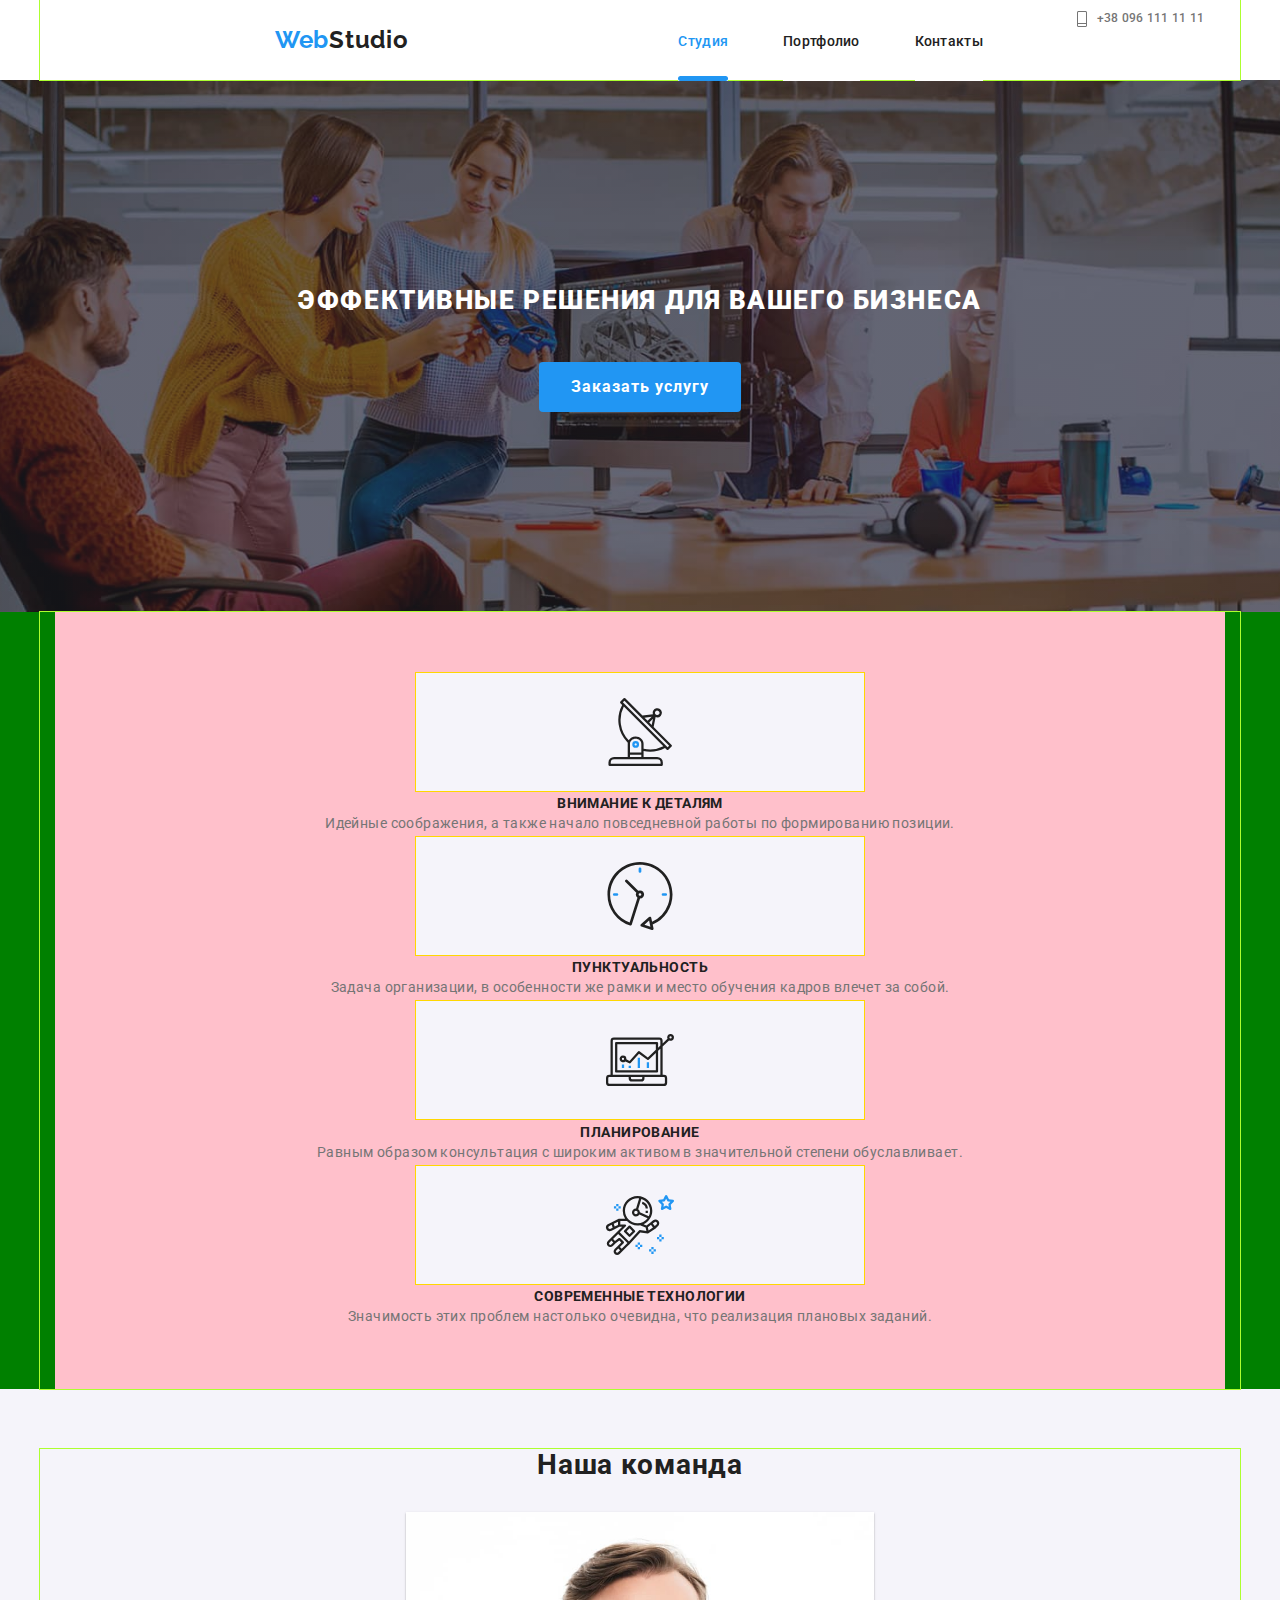
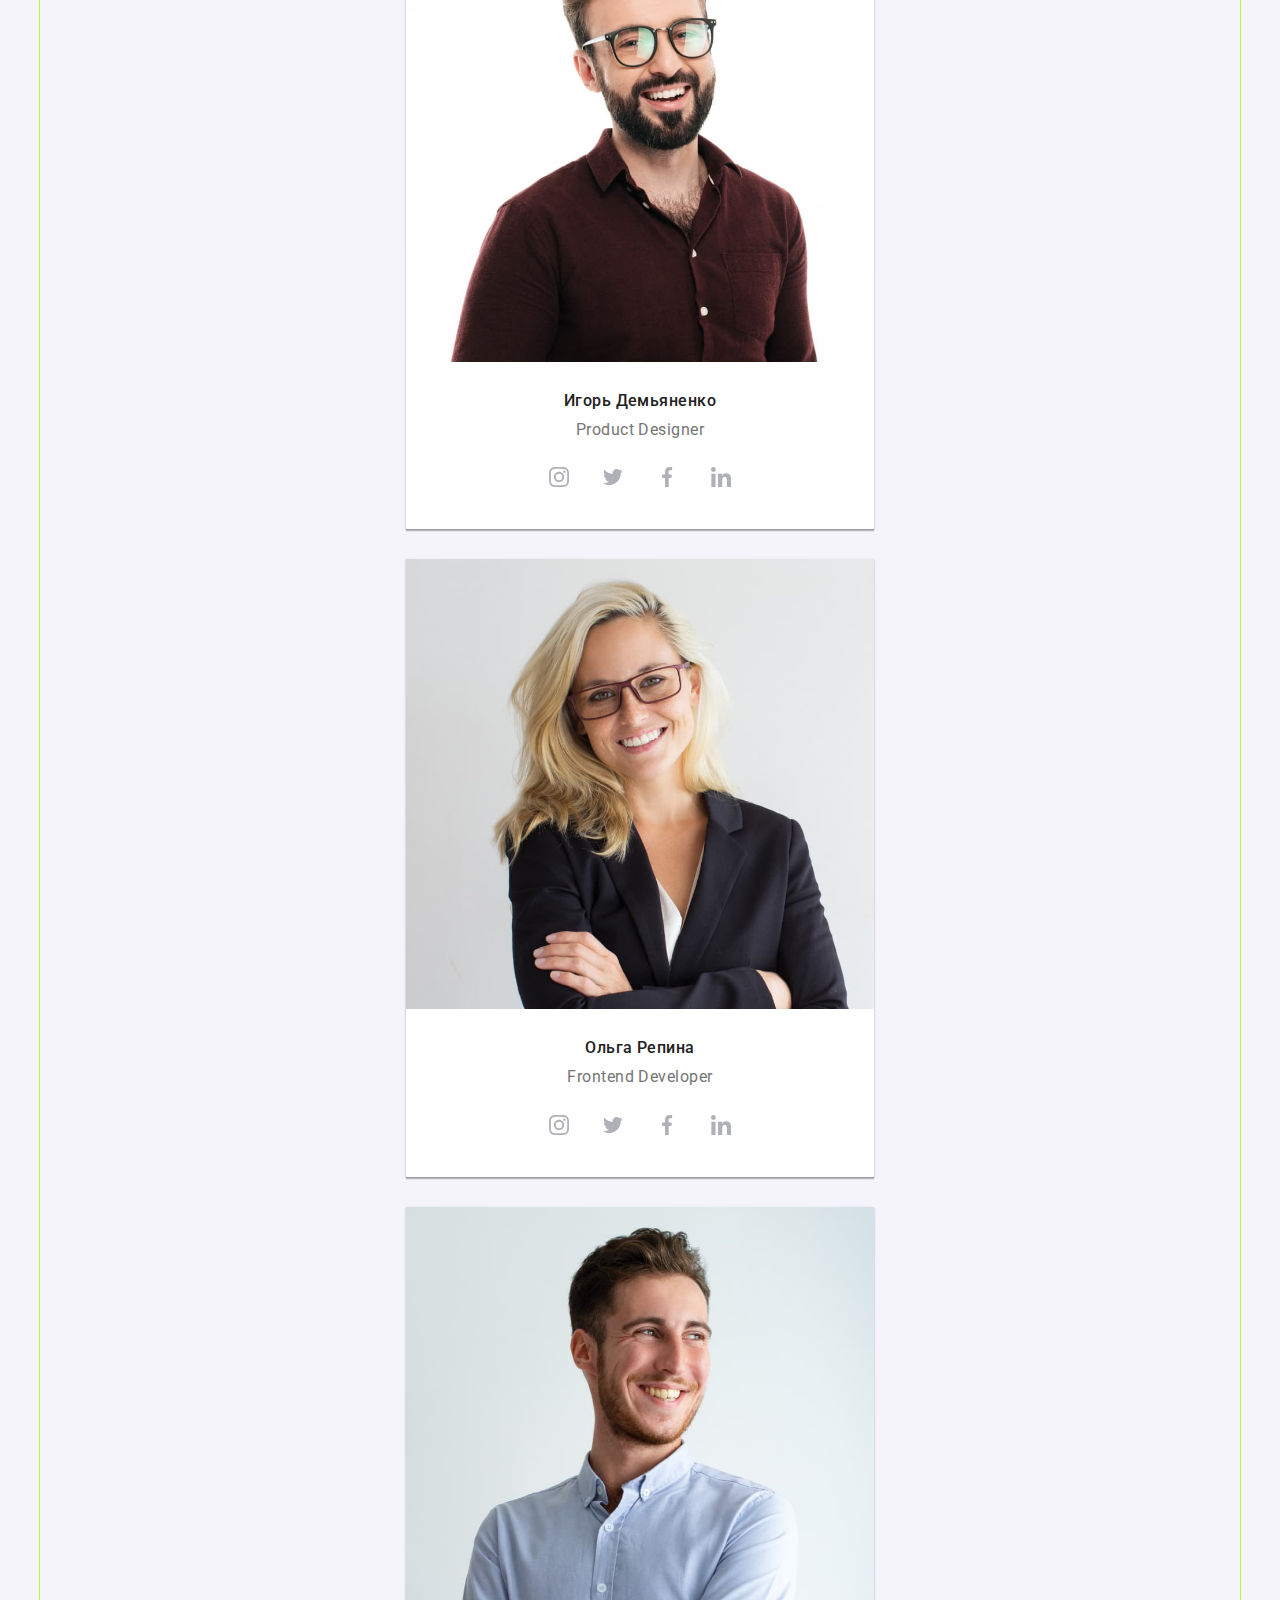
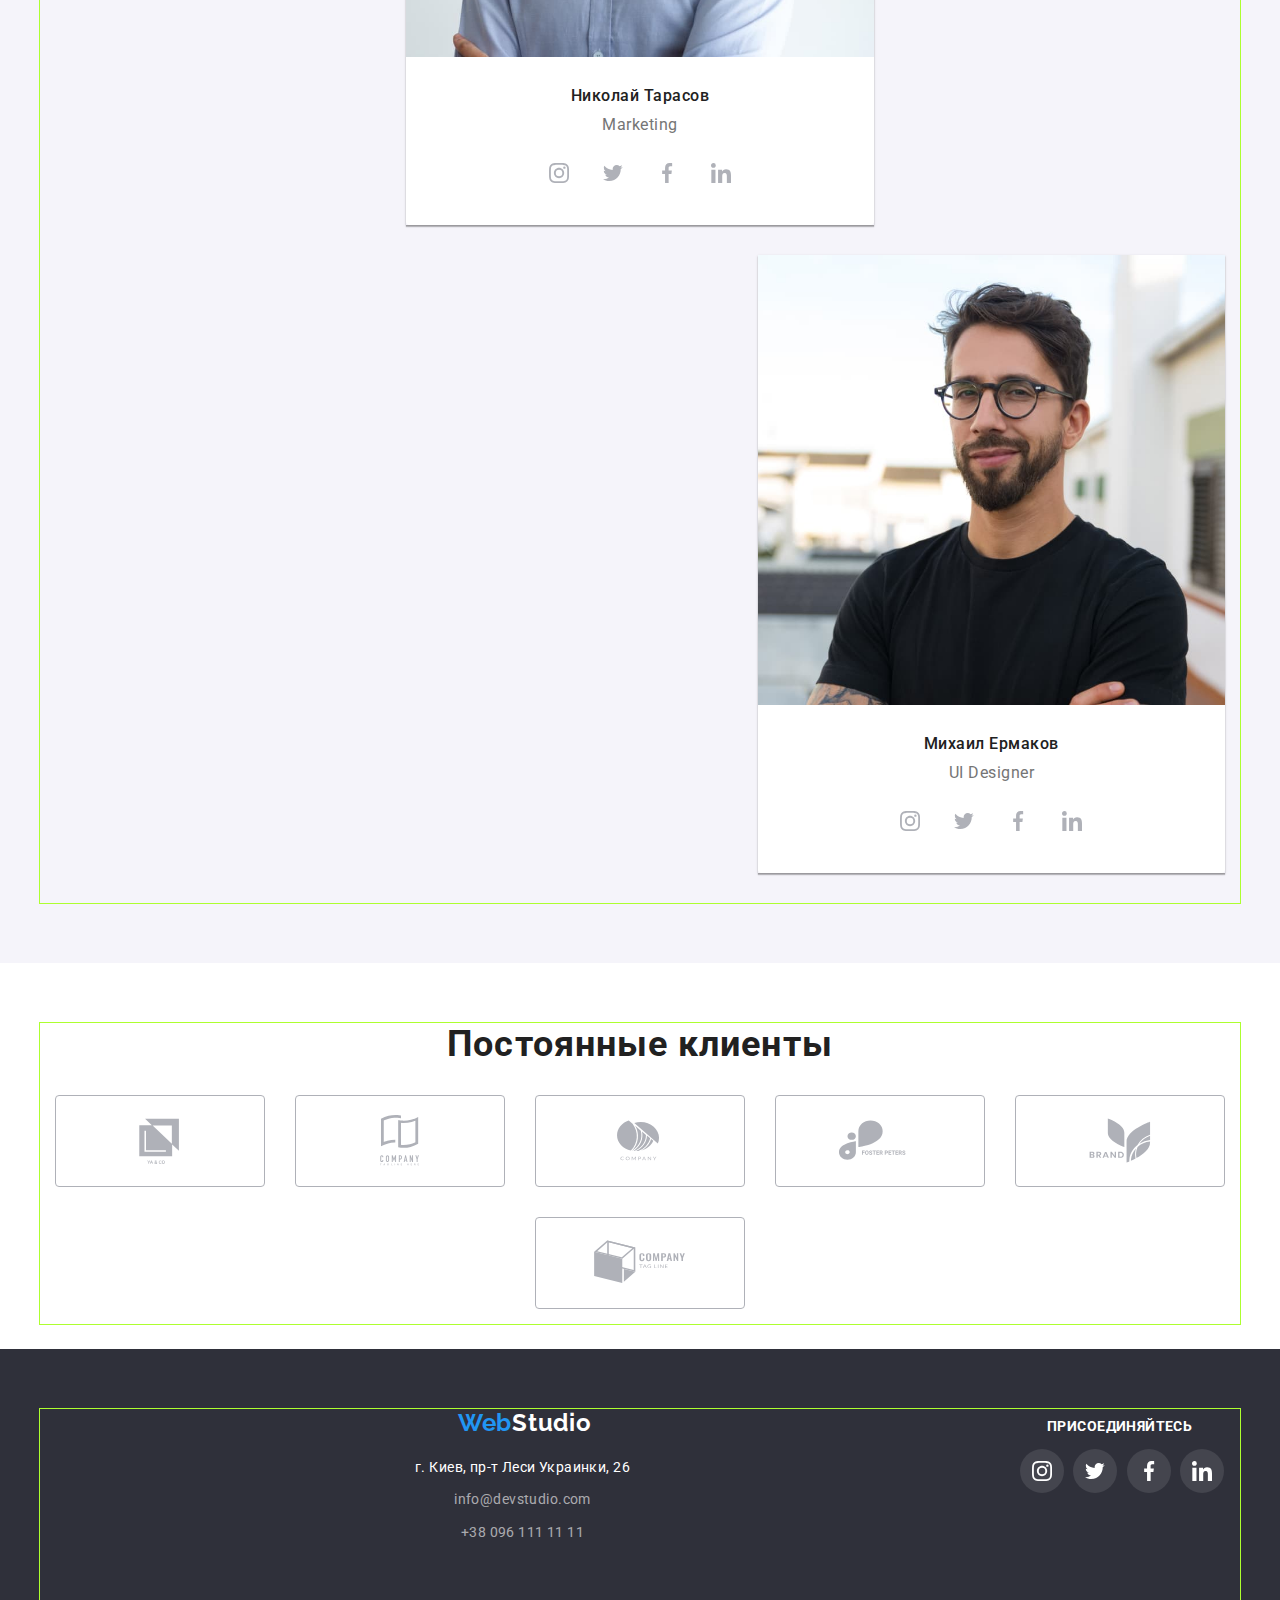
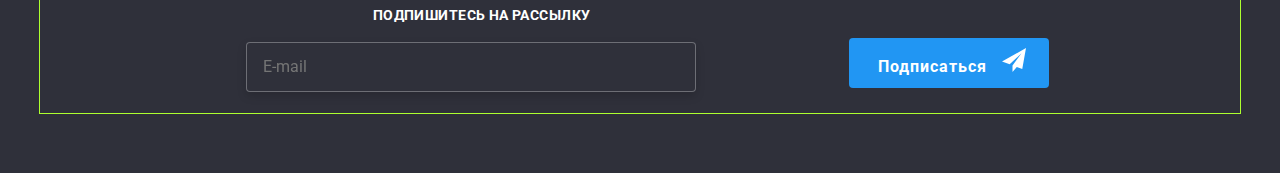
==== commit 64926b80: "shapka good" ====
--- a/index.html
+++ b/index.html
@@ -48,7 +48,7 @@
     
     <ul class="contact">
       
-        <li class="contact__linka"><a href="tel:+380961111111" class="navbox__link">
+        <li class="contact__linka"><a href="tel:+380961111111" class="navbox__link comynication">
 
 
           <svg class="contact__phonesvg">
@@ -59,7 +59,7 @@
 
              +38 096 111 11 11</a></li>
 
-          <li class="contact__linka"><a href="mailto:info@devstudio.com " class="navbox__link">
+          <li class="contact__linka"><a href="mailto:info@devstudio.com " class="navbox__link comynication">
           
           
               <svg class="contact__telsvg">
--- a/css/main.min.css
+++ b/css/main.min.css
@@ -1 +1 @@
-.header-nav{background-color:var(--main-bg-color);display:-webkit-box;display:-ms-flexbox;display:flex;margin-left:0 auto;-webkit-box-align:center;-ms-flex-align:center;align-items:center;position:relative}.main-nav{color:var(--text-dec-black);display:-webkit-box;display:-ms-flexbox;display:flex;-webkit-box-align:center;-ms-flex-align:center;align-items:center;margin-right:0px}.link-studio{display:inline;font-family:Raleway;font-weight:700;font-size:24px;line-height:1.16;letter-spacing:.03em;text-decoration:none;color:var(--text-dec-black);margin-bottom:16px}.logoone{color:var(--hov-foc-color);font-family:Raleway;font-weight:700;font-size:24px;line-height:1.16;letter-spacing:.03em}.logoand{font-family:Raleway;font-weight:700;font-size:24px;line-height:1.16;letter-spacing:.03em;-webkit-transition:color 250ms cubic-bezier(0.4, 0, 0.2, 1);transition:color 250ms cubic-bezier(0.4, 0, 0.2, 1);-webkit-transition-property:var(--hov-foc-color);transition-property:var(--hov-foc-color)}.logoand:hover{color:var(--hov-foc-color)}.pi{display:none}.pi.is-open{display:-webkit-box;display:-ms-flexbox;display:flex;-webkit-box-orient:vertical;-webkit-box-direction:normal;-ms-flex-direction:column;flex-direction:column;position:absolute;top:0;left:0;width:100%;height:796px;background-color:#fff;padding-top:48px;padding-left:40px;padding-bottom:48px;position:fixed}.navbox{list-style:none;margin-bottom:50px}.navbox.is-open{display:-webkit-box;display:-ms-flexbox;display:flex;padding-top:48px;padding-bottom:40px;-ms-flex-wrap:wrap;flex-wrap:wrap}.span{color:var(--hov-foc-color);font-family:Raleway;font-weight:700;font-size:26px;line-height:1.92;letter-spacing:.03em}.navbox--current::after{content:"";display:inline;width:100%;height:5px;background-color:var(--hov-foc-color);position:absolute;left:0;bottom:0;border-radius:4px}.navbox__link{color:var(--text-dec-black);text-decoration:none;letter-spacing:.02em;display:-webkit-inline-box;display:-ms-inline-flexbox;display:inline-flex;margin-bottom:35px;font-weight:500;-webkit-transition:250ms cubic-bezier(0.4, 0, 0.2, 1);transition:250ms cubic-bezier(0.4, 0, 0.2, 1)}.navbox__boxin{background-color:#fff;font-size:40px}.navbox--current{color:var(--hov-foc-color)}.contact{-webkit-box-orient:vertical;-webkit-box-direction:normal;-ms-flex-direction:column;flex-direction:column;list-style:none;font-size:14px;line-height:1.14;display:-webkit-box;display:-ms-flexbox;display:flex}.mobset{display:-webkit-box;display:-ms-flexbox;display:flex;list-style:none;font-size:18px;line-height:1.21;letter-spacing:.02em;margin-top:30px}.mobset_li{margin-left:10px;padding-left:10px;border-left:1px solid rgba(33,33,33,.2)}.mobset_li.mobset_li:first-child{border:none;margin-left:0;padding-left:0}.mobset_link{display:-webkit-inline-box;display:-ms-inline-flexbox;display:inline-flex;font-family:Roboto;font-style:normal;font-weight:500;font-size:18px;line-height:22px;letter-spacing:.02em;color:#2196f3}.contact .navbox__link{color:var(--text-main-color);text-decoration:none;list-style:none;display:-webkit-inline-box;display:-ms-inline-flexbox;display:inline-flex;fill:var(--text-main-color)}.contact .contact__linka{margin-right:50px;font-size:24px;-webkit-box-align:center;-ms-flex-align:center;align-items:center;display:-webkit-box;display:-ms-flexbox;display:flex;font-weight:500;letter-spacing:.02em}.contact__linka:last-child{margin-right:0px}.navbox__link:hover,.navbox__link:focus{color:var(--hov-foc-color);fill:var(--hov-foc-color);font-size:40px}.contact__linka:hover,.contact__linka:focus{fill:var(--hov-foc-color);font-size:40px}.contact__telsvg{display:none;width:16px;height:12px;margin-right:10px}.contact__phonesvg{display:none;width:10px;height:16px;margin-right:10px}.mobdiv{border:1px solid #adff2f;width:480px;height:60px;padding-left:15px;padding-top:15px;margin-left:-15px;margin-right:-15px;display:-webkit-box;display:-ms-flexbox;display:flex;-webkit-box-pack:justify;-ms-flex-pack:justify;justify-content:space-between}.moddiv_bat{display:-webkit-inline-box;display:-ms-inline-flexbox;display:inline-flex;margin:0;padding:0;background-color:transparent;border:transparent;margin-left:276px;z-index:5}.mobdiv_icon{width:40px;height:40px}.moddiv_bat .mobdiv_menu{display:none}.moddiv_bat.is-open .mobdiv_menu{display:block}.moddiv_bat.is-open .mobdiv_cros{display:none}h1,h2,h3,h4,p,ul{margin:0px;padding:0px}body{margin:0;color:#757575;font-family:Roboto,sans-serif;background-color:#fff;letter-spacing:.03em}:root{--main-bg-color: #ffffff;--dg-sacond-color: #2f303a;--text-main-color: #757575;--hov-foc-color: #2196f3;--hov-foc-exclusiv: #188ce8;--text-dec-black: #212121;--text-rgb-a: rgba(255, 255, 255, 0.6);--text-bg-dop: #f5f4fa}.container{outline:1px solid #adff2f;margin:0 auto;padding-left:15px;padding-right:15px}@media screen and (min-width: 480px){.container{width:480px}}@media screen and (min-width: 768px){.container{width:768px}}@media screen and (min-width: 1200px){.container{width:1200px}}.solutions{background-color:var(--dg-sacond-color);letter-spacing:.06em;max-width:1600px;padding-top:200px;padding-bottom:200px;text-align:center;margin-left:auto;margin-right:auto;background-image:-webkit-gradient(linear, left top, left bottom, from(rgba(47, 48, 58, 0.4)), to(rgba(47, 48, 58, 0.4))),url(../images/Imgfotomain.jpg);background-image:linear-gradient(rgba(47, 48, 58, 0.4), rgba(47, 48, 58, 0.4)),url(../images/Imgfotomain.jpg);background-color:#c4c4c4;background-repeat:no-repeat;background-size:cover;background-position:center}.solution-business{color:var(--main-bg-color);font-family:Roboto;font-weight:900;font-size:26px;line-height:1.61;letter-spacing:.06em;margin:0 auto;text-transform:uppercase}.ordservis{color:var(--main-bg-color);font-family:inherit;font-weight:700;font-size:16px;line-height:1.87;letter-spacing:.06em;cursor:pointer;background-color:var(--hov-foc-color);border-radius:4px;padding:10px 32px 10px 32px;margin-top:40px;text-align:center;-webkit-transition:color 250ms cubic-bezier(0.4, 0, 0.2, 1);transition:color 250ms cubic-bezier(0.4, 0, 0.2, 1);-webkit-transition-property:var(--hov-foc-color);transition-property:var(--hov-foc-color);border:transparent}.ordservis:hover,.ordservis:focus{background-color:var(--hov-foc-exclusiv)}.backdrop.is-hidden{pointer-events:none;opacity:0}.backdrop{position:fixed;top:0;left:0;width:100%;height:100%;border:2px solid transparent;background-color:rgba(0,0,0,.2)}.modal{position:absolute;top:50%;left:50%;-webkit-transform:translate(-50%, -50%);transform:translate(-50%, -50%);background-color:#fff;border:2px solid transparent;-webkit-transition:-webkit-transform 250ms cubic-bezier(0.4, 0, 0.2, 1);transition:-webkit-transform 250ms cubic-bezier(0.4, 0, 0.2, 1);transition:transform 250ms cubic-bezier(0.4, 0, 0.2, 1);transition:transform 250ms cubic-bezier(0.4, 0, 0.2, 1), -webkit-transform 250ms cubic-bezier(0.4, 0, 0.2, 1);width:450px;height:609px}.formfild__closebat{position:absolute;right:8px;top:8px;width:30px;height:30px;border-radius:50%;border:1px solid rgba(0,0,0,.1);background-color:#fff}.formfild__closebat:hover{fill:var(--hov-foc-color);-webkit-transition:color 250ms cubic-bezier(0.4, 0, 0.2, 1);transition:color 250ms cubic-bezier(0.4, 0, 0.2, 1);-webkit-transition-property:var(--hov-foc-color);transition-property:var(--hov-foc-color)}.formfild__closesvg{width:11px;height:11px}.formfild{border:1px solid transparent;height:auto;margin-left:auto;margin-right:auto;padding:40px}.formfild__form-grup{border:1px solid transparent;display:-webkit-box;display:-ms-flexbox;display:flex;-webkit-box-orient:vertical;-webkit-box-direction:normal;-ms-flex-direction:column;flex-direction:column;-webkit-box-align:start;-ms-flex-align:start;align-items:flex-start;margin-bottom:10px}.formfild__form-grup:first-child{margin-bottom:0px;position:relative}.formfild__form-grup input{height:40px;width:370px;border-radius:4px;background:#fff;border:1px solid rgba(33,33,33,.2);-webkit-box-sizing:border-box;box-sizing:border-box;padding:0;padding-left:30px}.formfild__testone:hover,.formfild__testone:focus{border-color:var(--hov-foc-color);border:1px solid var(--hov-foc-color)}.formfild__form-grup input:hover,.formfild__form-grup input:focus{border-color:var(--hov-foc-color);-webkit-transition:color 250ms cubic-bezier(0.4, 0, 0.2, 1);transition:color 250ms cubic-bezier(0.4, 0, 0.2, 1);-webkit-transition-property:var(--hov-foc-color);transition-property:var(--hov-foc-color)}.formfild__form-grup input:hover+.formfild__fon,.formfild__form-grup input:focus+.formfild__fon{fill:var(--hov-foc-color);border-color:var(--hov-foc-color)}input:not(:-moz-placeholder-shown), input:not(:-moz-placeholder-shown)+.formfild__fon{fill:var(--hov-foc-color);border-color:var(--hov-foc-color)}input:not(:-ms-input-placeholder), input:not(:-ms-input-placeholder)+.formfild__fon{fill:var(--hov-foc-color);border-color:var(--hov-foc-color)}input:not(:placeholder-shown),input:not(:placeholder-shown)+.formfild__fon{fill:var(--hov-foc-color);border-color:var(--hov-foc-color)}textarea:not(:-moz-placeholder-shown){border-color:var(--hov-foc-color)}textarea:not(:-ms-input-placeholder){border-color:var(--hov-foc-color)}textarea:not(:placeholder-shown){border-color:var(--hov-foc-color)}.formfild__form-grup label{margin-bottom:4px;font-size:12px;color:var(--text-main-color);line-height:1.16;font-weight:400;letter-spacing:.01em}.formfild__form-grup .formfild__modform{font-family:Roboto;font-weight:bold;font-size:20px;line-height:23px;text-align:center;letter-spacing:.03em;color:var(--text-dec-black);margin-bottom:12px}.formfild__mail-div{position:relative;display:inline-block}.formfild__fon{position:absolute;width:15px;height:12px;display:inline-block;-webkit-transform:translateX(-356px);transform:translateX(-356px);margin-top:14px}.formfild__form-grup:hover,.formfild__form-grup:focus{-webkit-transition:color 250ms cubic-bezier(0.4, 0, 0.2, 1);transition:color 250ms cubic-bezier(0.4, 0, 0.2, 1);-webkit-transition-property:var(--hov-foc-color);transition-property:var(--hov-foc-color)}textarea{border-radius:4px;width:370px;height:120px;border:1px solid rgba(33,33,33,.2);-webkit-box-sizing:border-box;box-sizing:border-box;resize:none;padding-top:12px;padding-right:16px;padding-bottom:12px;padding-left:16px;font-size:14px;line-height:1.14;letter-spacing:.01em;color:rgba(117,117,117,.5);margin-bottom:10px}textarea:hover,textarea:focus{-webkit-transition:color 250ms cubic-bezier(0.4, 0, 0.2, 1);transition:color 250ms cubic-bezier(0.4, 0, 0.2, 1);-webkit-transition-property:var(--hov-foc-color);transition-property:var(--hov-foc-color);border-color:var(--hov-foc-color);border:1px solid var(--hov-foc-color)}.formfild__form-grup ::-webkit-input-placeholder{font-size:12px;line-height:1.16;letter-spacing:.01em;color:rgba(117,117,117,.5)}.formfild__form-grup ::-moz-placeholder{font-size:12px;line-height:1.16;letter-spacing:.01em;color:rgba(117,117,117,.5)}.formfild__form-grup :-ms-input-placeholder{font-size:12px;line-height:1.16;letter-spacing:.01em;color:rgba(117,117,117,.5)}.formfild__form-grup ::-ms-input-placeholder{font-size:12px;line-height:1.16;letter-spacing:.01em;color:rgba(117,117,117,.5)}.formfild__form-grup ::placeholder{font-size:12px;line-height:1.16;letter-spacing:.01em;color:rgba(117,117,117,.5)}.formfild__task{display:-webkit-box;display:-ms-flexbox;display:flex}.formfild__kvadrat{display:block;width:16px;height:15px;border-radius:4px;border:1px solid var(--text-dec-black);border-color:var(--text-dec-black);display:none}.formfild__chekblue{display:block;width:16px;height:15px;border-radius:4px;border:2px solid var(--text-dec-black);margin-right:2px;margin-left:2px}.formfild__task input:checked+.formfild__chekblue{background-image:url(../images/ichecki.svg);background-size:contain;border:2px solid var(--hov-foc-color);background-color:var(--hov-foc-color)}.formfild__sogltex{font-size:12px;color:var(--text-main-color);line-height:1.16;font-weight:400;letter-spacing:.03em;display:bloc}.formfild__yslovi{color:var(--hov-foc-color)}.formfild__but-send{color:var(--main-bg-color);font-family:inherit;font-weight:700;font-size:16px;line-height:1.87;letter-spacing:.06em;cursor:pointer;background-color:var(--hov-foc-color);border-radius:4px;padding:10px 32px 10px 32px;width:200px;height:50px;text-align:center;-webkit-transition:color 250ms cubic-bezier(0.4, 0, 0.2, 1);transition:color 250ms cubic-bezier(0.4, 0, 0.2, 1);-webkit-transition-property:var(--hov-foc-color);transition-property:var(--hov-foc-color);margin-top:30px;border:transparent}.formfild__but-send:hover,.formfild__but-send:focus{background-color:var(--hov-foc-color);-webkit-transition:color 250ms cubic-bezier(0.4, 0, 0.2, 1);transition:color 250ms cubic-bezier(0.4, 0, 0.2, 1);-webkit-transition-property:var(--hov-foc-color);transition-property:var(--hov-foc-color)}.box-section{background-color:green}.module{padding-top:60px;padding-bottom:60px}@media screen and (min-width: 768px){.module{background-color:pink}}.module__icomfive{border:1px solid gold;background-color:#f5f4fa;height:120px;width:450px;margin-right:auto;margin-left:auto;padding-top:25px;padding-bottom:25px;-webkit-box-align:center;-ms-flex-align:center;align-items:center}.module_svg{width:auto;height:auto}.module__groop-pec{list-style:none;text-align:center;margin-left:auto;margin-right:auto}.module__good-job{color:var(--text-dec-black);font-family:Roboto;font-weight:700;font-size:14px;line-height:1.14;letter-spacing:.03em;text-transform:uppercase}.module__exersise{font-weight:normal;font-size:14px;line-height:1.71;letter-spacing:.03em}.doing{display:none}.partition{background:var(--text-bg-dop);padding-bottom:60px;padding-top:60px}.doing__what-we-are-doing{text-align:center;margin-bottom:30px;font-family:Roboto;font-style:normal;font-weight:bold;font-size:28px;line-height:1.17;letter-spacing:.03em;color:#212121}.partition__together-team{list-style:none;display:-webkit-box;display:-ms-flexbox;display:flex;-webkit-box-orient:vertical;-webkit-box-direction:normal;-ms-flex-direction:column;flex-direction:column}.partition__portfol{margin-right:auto;margin-left:auto;margin-bottom:30px;height:auto;-webkit-box-shadow:0px 1px 3px rgba(0,0,0,.12),0px 1px 1px rgba(0,0,0,.14),0px 2px 1px rgba(0,0,0,.2);box-shadow:0px 1px 3px rgba(0,0,0,.12),0px 1px 1px rgba(0,0,0,.14),0px 2px 1px rgba(0,0,0,.2)}.partition__portfol:last-child{margin-right:0px}.partition__divtext{padding-top:30px;padding-bottom:30px;background-color:#fff;border-radius:0px 0px 4px 4px}.partition__foto-ouer-team{display:-webkit-box;display:-ms-flexbox;display:flex}.partition__foto-port{height:450px}.partition__name{color:var(--text-dec-black);font-family:Roboto;font-weight:500;font-size:16px;line-height:1.18;letter-spacing:.03em;margin-bottom:10px;text-align:center}.partition__prof{font-weight:normal;font-size:16px;line-height:1.18;letter-spacing:.03em;text-align:center;margin-bottom:16px}.partition__icomcparens{display:-webkit-box;display:-ms-flexbox;display:flex;-webkit-box-pack:justify;-ms-flex-pack:justify;justify-content:space-between;list-style:none;width:206px;height:44px;margin-left:auto;margin-right:auto}.partition__icomclas{display:-webkit-inline-box;display:-ms-inline-flexbox;display:inline-flex;border:1px solid transparent;width:44px;height:44px}.partition__icoma{display:-webkit-inline-box;display:-ms-inline-flexbox;display:inline-flex;fill:#afb1b8;border:1px solid transparent;border-radius:50%;width:100%;height:100%;-webkit-box-align:center;-ms-flex-align:center;align-items:center;-webkit-box-pack:center;-ms-flex-pack:center;justify-content:center;-webkit-transition:color 250ms cubic-bezier(0.4, 0, 0.2, 1);transition:color 250ms cubic-bezier(0.4, 0, 0.2, 1);-webkit-transition-property:var(--hov-foc-color);transition-property:var(--hov-foc-color)}.partition__icoma:hover,.partition__icoma:focus{background-color:var(--hov-foc-color);fill:#fff}.partition__icomhover{width:20px;height:20px}.section-klient{padding-top:60px;padding-bottom:40px}.wrapper{font-family:Roboto;display:block;font-weight:bold;font-size:36px;line-height:42px;text-align:center;letter-spacing:.03em;color:#212121;margin-bottom:30px}.division{display:-webkit-box;display:-ms-flexbox;display:flex;-ms-flex-wrap:wrap;flex-wrap:wrap;margin:-15px;-webkit-box-pack:center;-ms-flex-pack:center;justify-content:center}.division__list{width:210px;height:92px;list-style:none;margin-top:15px;margin-left:15px;margin-bottom:15px;margin-right:15px}.division__link{display:-webkit-inline-box;display:-ms-inline-flexbox;display:inline-flex;width:inherit;height:inherit;-webkit-box-pack:center;-ms-flex-pack:center;justify-content:center;-webkit-box-align:center;-ms-flex-align:center;align-items:center;fill:#afb1b8;border:1px solid #afb1b8;border-radius:4px;-webkit-transition:250ms cubic-bezier(0.4, 0, 0.2, 1);transition:250ms cubic-bezier(0.4, 0, 0.2, 1)}.division__link:hover,.division__link:focus{fill:#2196f3;border:1px solid #2196f3}.division__icon{border:1px solid transparent;width:106px;height:60px}footer{background:var(--dg-sacond-color)}.fut-box{padding-top:60px;padding-bottom:60px;width:auto;margin:0px auto}.fut-container{display:-webkit-box;display:-ms-flexbox;display:flex;-ms-flex-wrap:wrap;flex-wrap:wrap;-webkit-box-pack:center;-ms-flex-pack:center;justify-content:center}.footerbox{margin-bottom:60px;margin-left:auto;margin-right:auto}.footerbox__foot-link{text-decoration:none;margin-bottom:20px;display:inline-block;margin-left:43px}.footerbox__foot-logo{color:var(--hov-foc-color);font-family:Raleway;font-weight:bold;font-size:24px;line-height:1.16;letter-spacing:.03em}.footerbox__foot-logoand{color:var(--main-bg-color);font-family:Raleway;font-weight:700;font-size:24px;line-height:1.16;letter-spacing:.03em;-webkit-transition:color 250ms cubic-bezier(0.4, 0, 0.2, 1);transition:color 250ms cubic-bezier(0.4, 0, 0.2, 1);-webkit-transition-property:var(--hov-foc-color);transition-property:var(--hov-foc-color)}.footerbox__foot-logoand:hover,.footerbox__foot-logoand:focus{color:var(--hov-foc-color)}.footerbox__foot-address{color:var(--main-bg-color);font-style:normal;font-size:14px;line-height:1.71;letter-spacing:.03em;margin-bottom:8px}.footerbox__foot-mail-tel{list-style:none;text-align:center}.footerbox__foot-mail-com{color:var(--text-rgb-a);font-size:14px;line-height:1.71;letter-spacing:.03em;text-decoration:none;display:inline-block;margin-bottom:9px;-webkit-transition:color 250ms cubic-bezier(0.4, 0, 0.2, 1);transition:color 250ms cubic-bezier(0.4, 0, 0.2, 1);-webkit-transition-property:var(--hov-foc-color);transition-property:var(--hov-foc-color)}.footerbox__foot-mail-com:hover,.footerbox__foot-mail-com:focus{color:var(--hov-foc-color)}.footerbox__foot-tel-com{color:var(--text-rgb-a);font-size:14px;line-height:1.71;letter-spacing:.03em;text-decoration:none;-webkit-transition:color 250ms cubic-bezier(0.4, 0, 0.2, 1);transition:color 250ms cubic-bezier(0.4, 0, 0.2, 1);-webkit-transition-property:var(--hov-foc-color);transition-property:var(--hov-foc-color)}.footerbox__foot-tel-com:hover,.footerbox__foot-tel-com:focus{color:var(--hov-foc-color)}.blok-connect{border:1px solid transparent;width:206px;height:80px;margin-left:29px;margin-bottom:60px}.blok-connect_connekt{display:inline-block;text-transform:uppercase;font-weight:bold;font-size:14px;line-height:16px;letter-spacing:.03em;text-transform:uppercase;color:#fff;margin-bottom:15px;margin-left:27px}.blok-futcon_connekt{display:inline-block;text-transform:uppercase;font-weight:bold;font-size:14px;line-height:16px;letter-spacing:.03em;text-transform:uppercase;color:#fff;margin-bottom:15px;margin-left:127px}.fut-container{display:-webkit-box;display:-ms-flexbox;display:flex;-webkit-box-align:baseline;-ms-flex-align:baseline;align-items:baseline}.socials{display:-webkit-box;display:-ms-flexbox;display:flex;-webkit-box-pack:justify;-ms-flex-pack:justify;justify-content:space-between}.socials__list-fut-li{width:44px;height:44px;list-style:none}.socials__link-fut-a{display:-webkit-inline-box;display:-ms-inline-flexbox;display:inline-flex;-webkit-box-pack:center;-ms-flex-pack:center;justify-content:center;-webkit-box-align:center;-ms-flex-align:center;align-items:center;border:1px solid transparent;border-radius:50%;fill:#fff;width:100%;height:100%;background-color:rgba(255,255,255,.1);-webkit-transition:color 250ms cubic-bezier(0.4, 0, 0.2, 1);transition:color 250ms cubic-bezier(0.4, 0, 0.2, 1);-webkit-transition-property:var(--hov-foc-color);transition-property:var(--hov-foc-color)}.socials__link-fut-a:hover,.socials__link-fut-a:focus{fill:#fff;background-color:var(--hov-foc-color)}.socials__icon-fut{width:20px;height:20px}.blok-futcon{border:1px solid transparent;width:auto;margin-left:15px}.footer-sect__futimp{height:50px;width:450px;padding-left:16px;padding-top:15px;padding-bottom:15px;background:#2f303a;border:1px solid rgba(255,255,255,.3);-webkit-box-sizing:border-box;box-sizing:border-box;-webkit-filter:drop-shadow(0px 4px 4px rgba(0, 0, 0, 0.15));filter:drop-shadow(0px 4px 4px rgba(0, 0, 0, 0.15));border-radius:4px;margin-right:12px;color:var(--text-bg-dop);margin-bottom:20px}.footer-sect__but-futsend{color:var(--main-bg-color);font-family:inherit;font-weight:700;font-size:16px;line-height:1.87;letter-spacing:.06em;cursor:pointer;background-color:var(--hov-foc-color);border-radius:4px;padding-top:10px;padding-bottom:10px;padding-right:0px;border:transparent;width:200px;height:50px;text-align:center;-webkit-transition:color 250ms cubic-bezier(0.4, 0, 0.2, 1);transition:color 250ms cubic-bezier(0.4, 0, 0.2, 1);-webkit-transition-property:var(--hov-foc-color);transition-property:var(--hov-foc-color);margin-left:137px}.footer-sect__svg-flight{width:24px;height:24px;margin-left:10px;fill:var(--text-bg-dop)}.ouer-work{padding-top:100px;margin:0px}.section-but{padding-bottom:0;border-top:1px solid #ececec;padding-top:60px;padding-bottom:40px}.pushbutton{list-style:none;display:-webkit-box;display:-ms-flexbox;display:flex;-ms-flex-wrap:wrap;flex-wrap:wrap}.pushbutton__butli{margin-right:8px;margin-bottom:15px}.pushbutton__mar{margin-right:0px}.pushbutton__but{color:var(--text-dec-black);font-family:inherit;font-weight:500;font-size:16px;line-height:1.62;letter-spacing:.03em;cursor:pointer;background-color:var(--text-bg-dop);border-radius:4px;border:1px solid transparent;padding-top:6px;padding-right:22px;padding-bottom:6px;padding-left:22px;-webkit-transition:color 250ms cubic-bezier(0.4, 0, 0.2, 1);transition:color 250ms cubic-bezier(0.4, 0, 0.2, 1);-webkit-transition-property:var(--hov-foc-color);transition-property:var(--hov-foc-color)}.pushbutton__but:hover,.pushbutton__but:focus{color:var(--main-bg-color);background-color:var(--hov-foc-color);-webkit-box-shadow:0px 1px 1px rgba(0,0,0,.12),0px 4px 4px rgba(0,0,0,.06),1px 4px 6px rgba(0,0,0,.16);box-shadow:0px 1px 1px rgba(0,0,0,.12),0px 4px 4px rgba(0,0,0,.06),1px 4px 6px rgba(0,0,0,.16)}.sales-unit{padding-bottom:30px;list-style:none}.sales-unit__list{margin-bottom:30px}.sales-unit__link{text-decoration:none;-webkit-transition:color 250ms cubic-bezier(0.4, 0, 0.2, 1);transition:color 250ms cubic-bezier(0.4, 0, 0.2, 1);-webkit-transition-property:var(--hov-foc-color);transition-property:var(--hov-foc-color)}.sales-unit__link:hover{-webkit-box-shadow:0px 1px 3px rgba(0,0,0,.12),0px 1px 1px rgba(0,0,0,.14),0px 2px 1px rgba(0,0,0,.2);box-shadow:0px 1px 3px rgba(0,0,0,.12),0px 1px 1px rgba(0,0,0,.14),0px 2px 1px rgba(0,0,0,.2)}.sales-unit__inner{display:block;max-width:100%;margin-bottom:0px;position:relative;overflow:hidden}.sales-unit__overlay{display:inline-block;content:"";position:absolute;-webkit-transform:translateY(100%);transform:translateY(100%);-webkit-transition:-webkit-transform 250ms cubic-bezier(0.4, 0, 0.2, 1);transition:-webkit-transform 250ms cubic-bezier(0.4, 0, 0.2, 1);transition:transform 250ms cubic-bezier(0.4, 0, 0.2, 1);transition:transform 250ms cubic-bezier(0.4, 0, 0.2, 1), -webkit-transform 250ms cubic-bezier(0.4, 0, 0.2, 1);top:0;left:0;width:100%;height:100%;color:#fff;background-color:var(--hov-foc-color);padding-top:63px;padding-bottom:63px;padding-left:24px;padding-right:24px}.sales-unit__link:hover .sales-unit__overlay{-webkit-transform:translateY(0);transform:translateY(0)}.sales-unit__textloren{font-family:Roboto;font-style:normal;font-weight:normal;font-size:18px;line-height:1.6;letter-spacing:.03em;color:#fff}img{display:block;width:100%}.sales-unit__foto-a{margin-bottom:0px;display:block}.sales-unit__contentdiv{padding-top:20px;padding-right:24px;padding-left:24px;padding-bottom:20px;border-bottom:1px solid #eee;border-left:1px solid #eee;border-right:1px solid #eee}.sales-unit__know-how{color:var(--text-dec-black);font-weight:700;font-size:18px;line-height:2;letter-spacing:.06em;margin-bottom:4px;display:inline}.sales-unit__instrument-veb{color:var(--text-main-color);font-size:16px;line-height:1.87;letter-spacing:.03em}/*# sourceMappingURL=main.min.css.map */+h1,h2,h3,h4,p,ul{margin:0px;padding:0px}body{margin:0;color:#757575;font-family:Roboto,sans-serif;background-color:#fff;letter-spacing:.03em}:root{--main-bg-color: #ffffff;--dg-sacond-color: #2f303a;--text-main-color: #757575;--hov-foc-color: #2196f3;--hov-foc-exclusiv: #188ce8;--text-dec-black: #212121;--text-rgb-a: rgba(255, 255, 255, 0.6);--text-bg-dop: #f5f4fa}.container{outline:1px solid #adff2f;margin:0 auto;padding-left:15px;padding-right:15px}@media screen and (min-width: 480px){.container{width:480px}}@media screen and (min-width: 768px){.container{width:768px}}@media screen and (min-width: 1200px){.container{width:1200px}}.header-nav{background-color:var(--main-bg-color);display:-webkit-box;display:-ms-flexbox;display:flex;margin-left:0 auto;-webkit-box-align:center;-ms-flex-align:center;align-items:center;position:relative}@media screen and (min-width: 768px){.header-nav{height:80px;margin-left:auto;margin-right:auto}}.main-nav{color:var(--text-dec-black);display:-webkit-box;display:-ms-flexbox;display:flex;-webkit-box-align:center;-ms-flex-align:center;align-items:center;margin-right:0px}@media screen and (min-width: 768px){.main-nav{background-color:#deb887;display:-webkit-box;display:-ms-flexbox;display:flex;height:80px;margin-left:auto;margin-right:auto}}.mobdiv{border:1px solid transparent;width:480px;height:60px;padding-left:15px;padding-top:15px;margin-left:-15px;margin-right:-15px;display:-webkit-box;display:-ms-flexbox;display:flex;-webkit-box-pack:justify;-ms-flex-pack:justify;justify-content:space-between}@media screen and (min-width: 768px){.mobdiv{background-color:#fff;display:-webkit-box;display:-ms-flexbox;display:flex;width:100%;height:100%;margin:0}}.moddiv_bat{display:-webkit-inline-box;display:-ms-inline-flexbox;display:inline-flex;margin-right:15px;padding:0;background-color:transparent;border:transparent;margin-left:276px;z-index:5}@media screen and (min-width: 767px){.moddiv_bat{display:none}}.mobdiv_icon{width:40px;height:40px}.moddiv_bat .mobdiv_menu{display:none}.moddiv_bat.is-open .mobdiv_menu{display:block}.moddiv_bat.is-open .mobdiv_cros{display:none}.link-studio{display:inline;font-family:Raleway;font-weight:700;font-size:24px;line-height:1.16;letter-spacing:.03em;text-decoration:none;color:var(--text-dec-black);margin-bottom:16px}@media screen and (min-width: 768px){.link-studio{background-color:#fff;margin-top:10px;margin-left:-15px}}.logoone{color:var(--hov-foc-color);font-family:Raleway;font-weight:700;font-size:24px;line-height:1.16;letter-spacing:.03em}.logoand{font-family:Raleway;font-weight:700;font-size:24px;line-height:1.16;letter-spacing:.03em;-webkit-transition:color 250ms cubic-bezier(0.4, 0, 0.2, 1);transition:color 250ms cubic-bezier(0.4, 0, 0.2, 1);-webkit-transition-property:var(--hov-foc-color);transition-property:var(--hov-foc-color)}.logoand:hover{color:var(--hov-foc-color)}.pi{display:none}.pi.is-open{display:-webkit-box;display:-ms-flexbox;display:flex;-webkit-box-orient:vertical;-webkit-box-direction:normal;-ms-flex-direction:column;flex-direction:column;position:absolute;top:0;left:0;width:100%;height:796px;background-color:#fff;padding-top:48px;padding-left:40px;padding-bottom:48px;position:fixed}@media screen and (min-width: 768px){.pi{background-color:#fff;display:block;display:-webkit-box;display:-ms-flexbox;display:flex;height:100%;margin:0}}.navbox{list-style:none;margin-bottom:115px}.navbox.is-open{display:-webkit-box;display:-ms-flexbox;display:flex;padding-top:48px;padding-bottom:40px;-ms-flex-wrap:wrap;flex-wrap:wrap}@media screen and (min-width: 768px){.navbox{background-color:#fff;display:block;display:-webkit-box;display:-ms-flexbox;display:flex;list-style:none;margin-bottom:none}}.span{color:var(--hov-foc-color);font-family:Raleway;font-weight:700;font-size:26px;line-height:1.92;letter-spacing:.03em}.navbox--current::after{content:"";width:100%;height:5px;background-color:var(--hov-foc-color);position:absolute;left:0;bottom:0;border-radius:4px}@media screen and (min-width: 768px){.navbox--current::after{width:100%;left:0;bottom:0;border-radius:4px;position:absolute}}.navbox__link{color:var(--text-dec-black);text-decoration:none;letter-spacing:.02em;display:-webkit-inline-box;display:-ms-inline-flexbox;display:inline-flex;font-weight:500;-webkit-transition:250ms cubic-bezier(0.4, 0, 0.2, 1);transition:250ms cubic-bezier(0.4, 0, 0.2, 1)}@media screen and (min-width: 768px){.navbox__link{font-size:12px;margin:5px;position:relative;padding-bottom:32px;padding-top:28px}}@media screen and (min-width: 768px)and (max-width: 1199px){.comynication{padding:0;margin:0}}.navbox__boxin{background-color:#fff;font-size:40px;margin-bottom:35px}@media screen and (min-width: 768px){.navbox__boxin{font-style:normal;font-weight:500;font-size:14px;line-height:16px;letter-spacing:.02em;margin-left:50px}}.navbox--current{color:var(--hov-foc-color)}.contact{-webkit-box-orient:vertical;-webkit-box-direction:normal;-ms-flex-direction:column;flex-direction:column;list-style:none;font-size:14px;line-height:1.14;display:-webkit-box;display:-ms-flexbox;display:flex}@media screen and (min-width: 768px){.contact{background-color:#fff;display:block;height:100%;margin-left:84px;margin-right:0;padding-top:3px;display:-webkit-box;display:-ms-flexbox;display:flex;-webkit-box-orient:vertical;-webkit-box-direction:reverse;-ms-flex-direction:column-reverse;flex-direction:column-reverse}}.mobset{display:-webkit-box;display:-ms-flexbox;display:flex;list-style:none;font-size:18px;line-height:1.21;letter-spacing:.02em;margin-top:64px}@media screen and (min-width: 767px){.mobset{display:none}}.mobset_li{margin-left:10px;padding-left:10px;border-left:1px solid rgba(33,33,33,.2)}.mobset_li.mobset_li:first-child{border:none;margin-left:0;padding-left:0}.mobset_link{display:-webkit-inline-box;display:-ms-inline-flexbox;display:inline-flex;font-family:Roboto;font-style:normal;font-weight:500;font-size:18px;line-height:22px;letter-spacing:.02em;color:#2196f3}.contact .navbox__link{color:var(--text-main-color);text-decoration:none;list-style:none;display:-webkit-inline-box;display:-ms-inline-flexbox;display:inline-flex;fill:var(--text-main-color)}.contact .contact__linka{font-size:24px;-webkit-box-align:center;-ms-flex-align:center;align-items:center;display:-webkit-box;display:-ms-flexbox;display:flex;font-weight:500;letter-spacing:.02em;margin:16px;margin-left:0}@media screen and (min-width: 768px){.contact .contact__linka{font-weight:500;font-size:12px;line-height:14px;letter-spacing:.02em;color:#757575;margin-top:0}}.contact__linka:last-child{margin-right:0px}.navbox__link:hover,.navbox__link:focus{color:var(--hov-foc-color);fill:var(--hov-foc-color);font-size:40px}@media screen and (min-width: 768px){.navbox__link:hover,.navbox__link:focus{fill:var(--hov-foc-color);font-size:14px}}.contact__linka:hover,.contact__linka:focus{fill:var(--hov-foc-color);font-size:40px}.contact__telsvg{display:none;width:16px;height:12px;margin-right:10px}@media screen and (min-width: 768px){.contact__telsvg{display:block}}.contact__phonesvg{display:none;width:10px;height:16px;margin-right:10px}@media screen and (min-width: 768px){.contact__phonesvg{display:block}}.solutions{background-color:var(--dg-sacond-color);letter-spacing:.06em;max-width:1600px;padding-top:200px;padding-bottom:200px;text-align:center;margin-left:auto;margin-right:auto;background-image:-webkit-gradient(linear, left top, left bottom, from(rgba(47, 48, 58, 0.4)), to(rgba(47, 48, 58, 0.4))),url(../images/Imgfotomain.jpg);background-image:linear-gradient(rgba(47, 48, 58, 0.4), rgba(47, 48, 58, 0.4)),url(../images/Imgfotomain.jpg);background-color:#c4c4c4;background-repeat:no-repeat;background-size:cover;background-position:center}.solution-business{color:var(--main-bg-color);font-family:Roboto;font-weight:900;font-size:26px;line-height:1.61;letter-spacing:.06em;margin:0 auto;text-transform:uppercase}@media screen and (min-width: 768px){.solution-business{font-size:26px}}.ordservis{color:var(--main-bg-color);font-family:inherit;font-weight:700;font-size:16px;line-height:1.87;letter-spacing:.06em;cursor:pointer;background-color:var(--hov-foc-color);border-radius:4px;padding:10px 32px 10px 32px;margin-top:40px;text-align:center;-webkit-transition:color 250ms cubic-bezier(0.4, 0, 0.2, 1);transition:color 250ms cubic-bezier(0.4, 0, 0.2, 1);-webkit-transition-property:var(--hov-foc-color);transition-property:var(--hov-foc-color);border:transparent}.ordservis:hover,.ordservis:focus{background-color:var(--hov-foc-exclusiv)}.backdrop.is-hidden{pointer-events:none;opacity:0}.backdrop{position:fixed;top:0;left:0;width:100%;height:100%;border:2px solid transparent;background-color:rgba(0,0,0,.2)}.modal{position:absolute;top:50%;left:50%;-webkit-transform:translate(-50%, -50%);transform:translate(-50%, -50%);background-color:#fff;border:2px solid transparent;-webkit-transition:-webkit-transform 250ms cubic-bezier(0.4, 0, 0.2, 1);transition:-webkit-transform 250ms cubic-bezier(0.4, 0, 0.2, 1);transition:transform 250ms cubic-bezier(0.4, 0, 0.2, 1);transition:transform 250ms cubic-bezier(0.4, 0, 0.2, 1), -webkit-transform 250ms cubic-bezier(0.4, 0, 0.2, 1);width:450px;height:609px}.formfild__closebat{position:absolute;right:8px;top:8px;width:30px;height:30px;border-radius:50%;border:1px solid rgba(0,0,0,.1);background-color:#fff}.formfild__closebat:hover{fill:var(--hov-foc-color);-webkit-transition:color 250ms cubic-bezier(0.4, 0, 0.2, 1);transition:color 250ms cubic-bezier(0.4, 0, 0.2, 1);-webkit-transition-property:var(--hov-foc-color);transition-property:var(--hov-foc-color)}.formfild__closesvg{width:11px;height:11px}.formfild{border:1px solid transparent;height:auto;margin-left:auto;margin-right:auto;padding:40px}.formfild__form-grup{border:1px solid transparent;display:-webkit-box;display:-ms-flexbox;display:flex;-webkit-box-orient:vertical;-webkit-box-direction:normal;-ms-flex-direction:column;flex-direction:column;-webkit-box-align:start;-ms-flex-align:start;align-items:flex-start;margin-bottom:10px}.formfild__form-grup:first-child{margin-bottom:0px;position:relative}.formfild__form-grup input{height:40px;width:370px;border-radius:4px;background:#fff;border:1px solid rgba(33,33,33,.2);-webkit-box-sizing:border-box;box-sizing:border-box;padding:0;padding-left:30px}.formfild__testone:hover,.formfild__testone:focus{border-color:var(--hov-foc-color);border:1px solid var(--hov-foc-color)}.formfild__form-grup input:hover,.formfild__form-grup input:focus{border-color:var(--hov-foc-color);-webkit-transition:color 250ms cubic-bezier(0.4, 0, 0.2, 1);transition:color 250ms cubic-bezier(0.4, 0, 0.2, 1);-webkit-transition-property:var(--hov-foc-color);transition-property:var(--hov-foc-color)}.formfild__form-grup input:hover+.formfild__fon,.formfild__form-grup input:focus+.formfild__fon{fill:var(--hov-foc-color);border-color:var(--hov-foc-color)}input:not(:-moz-placeholder-shown), input:not(:-moz-placeholder-shown)+.formfild__fon{fill:var(--hov-foc-color);border-color:var(--hov-foc-color)}input:not(:-ms-input-placeholder), input:not(:-ms-input-placeholder)+.formfild__fon{fill:var(--hov-foc-color);border-color:var(--hov-foc-color)}input:not(:placeholder-shown),input:not(:placeholder-shown)+.formfild__fon{fill:var(--hov-foc-color);border-color:var(--hov-foc-color)}textarea:not(:-moz-placeholder-shown){border-color:var(--hov-foc-color)}textarea:not(:-ms-input-placeholder){border-color:var(--hov-foc-color)}textarea:not(:placeholder-shown){border-color:var(--hov-foc-color)}.formfild__form-grup label{margin-bottom:4px;font-size:12px;color:var(--text-main-color);line-height:1.16;font-weight:400;letter-spacing:.01em}.formfild__form-grup .formfild__modform{font-family:Roboto;font-weight:bold;font-size:20px;line-height:23px;text-align:center;letter-spacing:.03em;color:var(--text-dec-black);margin-bottom:12px}.formfild__mail-div{position:relative;display:inline-block}.formfild__fon{position:absolute;width:15px;height:12px;display:inline-block;-webkit-transform:translateX(-356px);transform:translateX(-356px);margin-top:14px}.formfild__form-grup:hover,.formfild__form-grup:focus{-webkit-transition:color 250ms cubic-bezier(0.4, 0, 0.2, 1);transition:color 250ms cubic-bezier(0.4, 0, 0.2, 1);-webkit-transition-property:var(--hov-foc-color);transition-property:var(--hov-foc-color)}textarea{border-radius:4px;width:370px;height:120px;border:1px solid rgba(33,33,33,.2);-webkit-box-sizing:border-box;box-sizing:border-box;resize:none;padding-top:12px;padding-right:16px;padding-bottom:12px;padding-left:16px;font-size:14px;line-height:1.14;letter-spacing:.01em;color:rgba(117,117,117,.5);margin-bottom:10px}textarea:hover,textarea:focus{-webkit-transition:color 250ms cubic-bezier(0.4, 0, 0.2, 1);transition:color 250ms cubic-bezier(0.4, 0, 0.2, 1);-webkit-transition-property:var(--hov-foc-color);transition-property:var(--hov-foc-color);border-color:var(--hov-foc-color);border:1px solid var(--hov-foc-color)}.formfild__form-grup ::-webkit-input-placeholder{font-size:12px;line-height:1.16;letter-spacing:.01em;color:rgba(117,117,117,.5)}.formfild__form-grup ::-moz-placeholder{font-size:12px;line-height:1.16;letter-spacing:.01em;color:rgba(117,117,117,.5)}.formfild__form-grup :-ms-input-placeholder{font-size:12px;line-height:1.16;letter-spacing:.01em;color:rgba(117,117,117,.5)}.formfild__form-grup ::-ms-input-placeholder{font-size:12px;line-height:1.16;letter-spacing:.01em;color:rgba(117,117,117,.5)}.formfild__form-grup ::placeholder{font-size:12px;line-height:1.16;letter-spacing:.01em;color:rgba(117,117,117,.5)}.formfild__task{display:-webkit-box;display:-ms-flexbox;display:flex}.formfild__kvadrat{display:block;width:16px;height:15px;border-radius:4px;border:1px solid var(--text-dec-black);border-color:var(--text-dec-black);display:none}.formfild__chekblue{display:block;width:16px;height:15px;border-radius:4px;border:2px solid var(--text-dec-black);margin-right:2px;margin-left:2px}.formfild__task input:checked+.formfild__chekblue{background-image:url(../images/ichecki.svg);background-size:contain;border:2px solid var(--hov-foc-color);background-color:var(--hov-foc-color)}.formfild__sogltex{font-size:12px;color:var(--text-main-color);line-height:1.16;font-weight:400;letter-spacing:.03em;display:bloc}.formfild__yslovi{color:var(--hov-foc-color)}.formfild__but-send{color:var(--main-bg-color);font-family:inherit;font-weight:700;font-size:16px;line-height:1.87;letter-spacing:.06em;cursor:pointer;background-color:var(--hov-foc-color);border-radius:4px;padding:10px 32px 10px 32px;width:200px;height:50px;text-align:center;-webkit-transition:color 250ms cubic-bezier(0.4, 0, 0.2, 1);transition:color 250ms cubic-bezier(0.4, 0, 0.2, 1);-webkit-transition-property:var(--hov-foc-color);transition-property:var(--hov-foc-color);margin-top:30px;border:transparent}.formfild__but-send:hover,.formfild__but-send:focus{background-color:var(--hov-foc-color);-webkit-transition:color 250ms cubic-bezier(0.4, 0, 0.2, 1);transition:color 250ms cubic-bezier(0.4, 0, 0.2, 1);-webkit-transition-property:var(--hov-foc-color);transition-property:var(--hov-foc-color)}.box-section{background-color:green}.module{padding-top:60px;padding-bottom:60px}@media screen and (min-width: 768px){.module{background-color:pink}}.module__icomfive{border:1px solid gold;background-color:#f5f4fa;height:120px;width:450px;margin-right:auto;margin-left:auto;padding-top:25px;padding-bottom:25px;-webkit-box-align:center;-ms-flex-align:center;align-items:center}.module_svg{width:auto;height:auto}.module__groop-pec{list-style:none;text-align:center;margin-left:auto;margin-right:auto}.module__good-job{color:var(--text-dec-black);font-family:Roboto;font-weight:700;font-size:14px;line-height:1.14;letter-spacing:.03em;text-transform:uppercase}.module__exersise{font-weight:normal;font-size:14px;line-height:1.71;letter-spacing:.03em}.doing{display:none}.partition{background:var(--text-bg-dop);padding-bottom:60px;padding-top:60px}.doing__what-we-are-doing{text-align:center;margin-bottom:30px;font-family:Roboto;font-style:normal;font-weight:bold;font-size:28px;line-height:1.17;letter-spacing:.03em;color:#212121}.partition__together-team{list-style:none;display:-webkit-box;display:-ms-flexbox;display:flex;-webkit-box-orient:vertical;-webkit-box-direction:normal;-ms-flex-direction:column;flex-direction:column}.partition__portfol{margin-right:auto;margin-left:auto;margin-bottom:30px;height:auto;-webkit-box-shadow:0px 1px 3px rgba(0,0,0,.12),0px 1px 1px rgba(0,0,0,.14),0px 2px 1px rgba(0,0,0,.2);box-shadow:0px 1px 3px rgba(0,0,0,.12),0px 1px 1px rgba(0,0,0,.14),0px 2px 1px rgba(0,0,0,.2)}.partition__portfol:last-child{margin-right:0px}.partition__divtext{padding-top:30px;padding-bottom:30px;background-color:#fff;border-radius:0px 0px 4px 4px}.partition__foto-ouer-team{display:-webkit-box;display:-ms-flexbox;display:flex}.partition__foto-port{height:450px}.partition__name{color:var(--text-dec-black);font-family:Roboto;font-weight:500;font-size:16px;line-height:1.18;letter-spacing:.03em;margin-bottom:10px;text-align:center}.partition__prof{font-weight:normal;font-size:16px;line-height:1.18;letter-spacing:.03em;text-align:center;margin-bottom:16px}.partition__icomcparens{display:-webkit-box;display:-ms-flexbox;display:flex;-webkit-box-pack:justify;-ms-flex-pack:justify;justify-content:space-between;list-style:none;width:206px;height:44px;margin-left:auto;margin-right:auto}.partition__icomclas{display:-webkit-inline-box;display:-ms-inline-flexbox;display:inline-flex;border:1px solid transparent;width:44px;height:44px}.partition__icoma{display:-webkit-inline-box;display:-ms-inline-flexbox;display:inline-flex;fill:#afb1b8;border:1px solid transparent;border-radius:50%;width:100%;height:100%;-webkit-box-align:center;-ms-flex-align:center;align-items:center;-webkit-box-pack:center;-ms-flex-pack:center;justify-content:center;-webkit-transition:color 250ms cubic-bezier(0.4, 0, 0.2, 1);transition:color 250ms cubic-bezier(0.4, 0, 0.2, 1);-webkit-transition-property:var(--hov-foc-color);transition-property:var(--hov-foc-color)}.partition__icoma:hover,.partition__icoma:focus{background-color:var(--hov-foc-color);fill:#fff}.partition__icomhover{width:20px;height:20px}.section-klient{padding-top:60px;padding-bottom:40px}.wrapper{font-family:Roboto;display:block;font-weight:bold;font-size:36px;line-height:42px;text-align:center;letter-spacing:.03em;color:#212121;margin-bottom:30px}.division{display:-webkit-box;display:-ms-flexbox;display:flex;-ms-flex-wrap:wrap;flex-wrap:wrap;margin:-15px;-webkit-box-pack:center;-ms-flex-pack:center;justify-content:center}.division__list{width:210px;height:92px;list-style:none;margin-top:15px;margin-left:15px;margin-bottom:15px;margin-right:15px}.division__link{display:-webkit-inline-box;display:-ms-inline-flexbox;display:inline-flex;width:inherit;height:inherit;-webkit-box-pack:center;-ms-flex-pack:center;justify-content:center;-webkit-box-align:center;-ms-flex-align:center;align-items:center;fill:#afb1b8;border:1px solid #afb1b8;border-radius:4px;-webkit-transition:250ms cubic-bezier(0.4, 0, 0.2, 1);transition:250ms cubic-bezier(0.4, 0, 0.2, 1)}.division__link:hover,.division__link:focus{fill:#2196f3;border:1px solid #2196f3}.division__icon{border:1px solid transparent;width:106px;height:60px}footer{background:var(--dg-sacond-color)}.fut-box{padding-top:60px;padding-bottom:60px;width:auto;margin:0px auto}.fut-container{display:-webkit-box;display:-ms-flexbox;display:flex;-ms-flex-wrap:wrap;flex-wrap:wrap;-webkit-box-pack:center;-ms-flex-pack:center;justify-content:center}.footerbox{margin-bottom:60px;margin-left:auto;margin-right:auto}.footerbox__foot-link{text-decoration:none;margin-bottom:20px;display:inline-block;margin-left:43px}.footerbox__foot-logo{color:var(--hov-foc-color);font-family:Raleway;font-weight:bold;font-size:24px;line-height:1.16;letter-spacing:.03em}.footerbox__foot-logoand{color:var(--main-bg-color);font-family:Raleway;font-weight:700;font-size:24px;line-height:1.16;letter-spacing:.03em;-webkit-transition:color 250ms cubic-bezier(0.4, 0, 0.2, 1);transition:color 250ms cubic-bezier(0.4, 0, 0.2, 1);-webkit-transition-property:var(--hov-foc-color);transition-property:var(--hov-foc-color)}.footerbox__foot-logoand:hover,.footerbox__foot-logoand:focus{color:var(--hov-foc-color)}.footerbox__foot-address{color:var(--main-bg-color);font-style:normal;font-size:14px;line-height:1.71;letter-spacing:.03em;margin-bottom:8px}.footerbox__foot-mail-tel{list-style:none;text-align:center}.footerbox__foot-mail-com{color:var(--text-rgb-a);font-size:14px;line-height:1.71;letter-spacing:.03em;text-decoration:none;display:inline-block;margin-bottom:9px;-webkit-transition:color 250ms cubic-bezier(0.4, 0, 0.2, 1);transition:color 250ms cubic-bezier(0.4, 0, 0.2, 1);-webkit-transition-property:var(--hov-foc-color);transition-property:var(--hov-foc-color)}.footerbox__foot-mail-com:hover,.footerbox__foot-mail-com:focus{color:var(--hov-foc-color)}.footerbox__foot-tel-com{color:var(--text-rgb-a);font-size:14px;line-height:1.71;letter-spacing:.03em;text-decoration:none;-webkit-transition:color 250ms cubic-bezier(0.4, 0, 0.2, 1);transition:color 250ms cubic-bezier(0.4, 0, 0.2, 1);-webkit-transition-property:var(--hov-foc-color);transition-property:var(--hov-foc-color)}.footerbox__foot-tel-com:hover,.footerbox__foot-tel-com:focus{color:var(--hov-foc-color)}.blok-connect{border:1px solid transparent;width:206px;height:80px;margin-left:29px;margin-bottom:60px}.blok-connect_connekt{display:inline-block;text-transform:uppercase;font-weight:bold;font-size:14px;line-height:16px;letter-spacing:.03em;text-transform:uppercase;color:#fff;margin-bottom:15px;margin-left:27px}.blok-futcon_connekt{display:inline-block;text-transform:uppercase;font-weight:bold;font-size:14px;line-height:16px;letter-spacing:.03em;text-transform:uppercase;color:#fff;margin-bottom:15px;margin-left:127px}.fut-container{display:-webkit-box;display:-ms-flexbox;display:flex;-webkit-box-align:baseline;-ms-flex-align:baseline;align-items:baseline}.socials{display:-webkit-box;display:-ms-flexbox;display:flex;-webkit-box-pack:justify;-ms-flex-pack:justify;justify-content:space-between}.socials__list-fut-li{width:44px;height:44px;list-style:none}.socials__link-fut-a{display:-webkit-inline-box;display:-ms-inline-flexbox;display:inline-flex;-webkit-box-pack:center;-ms-flex-pack:center;justify-content:center;-webkit-box-align:center;-ms-flex-align:center;align-items:center;border:1px solid transparent;border-radius:50%;fill:#fff;width:100%;height:100%;background-color:rgba(255,255,255,.1);-webkit-transition:color 250ms cubic-bezier(0.4, 0, 0.2, 1);transition:color 250ms cubic-bezier(0.4, 0, 0.2, 1);-webkit-transition-property:var(--hov-foc-color);transition-property:var(--hov-foc-color)}.socials__link-fut-a:hover,.socials__link-fut-a:focus{fill:#fff;background-color:var(--hov-foc-color)}.socials__icon-fut{width:20px;height:20px}.blok-futcon{border:1px solid transparent;width:auto;margin-left:15px}.footer-sect__futimp{height:50px;width:450px;padding-left:16px;padding-top:15px;padding-bottom:15px;background:#2f303a;border:1px solid rgba(255,255,255,.3);-webkit-box-sizing:border-box;box-sizing:border-box;-webkit-filter:drop-shadow(0px 4px 4px rgba(0, 0, 0, 0.15));filter:drop-shadow(0px 4px 4px rgba(0, 0, 0, 0.15));border-radius:4px;margin-right:12px;color:var(--text-bg-dop);margin-bottom:20px}.footer-sect__but-futsend{color:var(--main-bg-color);font-family:inherit;font-weight:700;font-size:16px;line-height:1.87;letter-spacing:.06em;cursor:pointer;background-color:var(--hov-foc-color);border-radius:4px;padding-top:10px;padding-bottom:10px;padding-right:0px;border:transparent;width:200px;height:50px;text-align:center;-webkit-transition:color 250ms cubic-bezier(0.4, 0, 0.2, 1);transition:color 250ms cubic-bezier(0.4, 0, 0.2, 1);-webkit-transition-property:var(--hov-foc-color);transition-property:var(--hov-foc-color);margin-left:137px}.footer-sect__svg-flight{width:24px;height:24px;margin-left:10px;fill:var(--text-bg-dop)}.ouer-work{padding-top:100px;margin:0px}.section-but{padding-bottom:0;border-top:1px solid #ececec;padding-top:60px;padding-bottom:40px}.pushbutton{list-style:none;display:-webkit-box;display:-ms-flexbox;display:flex;-ms-flex-wrap:wrap;flex-wrap:wrap}.pushbutton__butli{margin-right:8px;margin-bottom:15px}.pushbutton__mar{margin-right:0px}.pushbutton__but{color:var(--text-dec-black);font-family:inherit;font-weight:500;font-size:16px;line-height:1.62;letter-spacing:.03em;cursor:pointer;background-color:var(--text-bg-dop);border-radius:4px;border:1px solid transparent;padding-top:6px;padding-right:22px;padding-bottom:6px;padding-left:22px;-webkit-transition:color 250ms cubic-bezier(0.4, 0, 0.2, 1);transition:color 250ms cubic-bezier(0.4, 0, 0.2, 1);-webkit-transition-property:var(--hov-foc-color);transition-property:var(--hov-foc-color)}.pushbutton__but:hover,.pushbutton__but:focus{color:var(--main-bg-color);background-color:var(--hov-foc-color);-webkit-box-shadow:0px 1px 1px rgba(0,0,0,.12),0px 4px 4px rgba(0,0,0,.06),1px 4px 6px rgba(0,0,0,.16);box-shadow:0px 1px 1px rgba(0,0,0,.12),0px 4px 4px rgba(0,0,0,.06),1px 4px 6px rgba(0,0,0,.16)}.sales-unit{padding-bottom:30px;list-style:none}.sales-unit__list{margin-bottom:30px}.sales-unit__link{text-decoration:none;-webkit-transition:color 250ms cubic-bezier(0.4, 0, 0.2, 1);transition:color 250ms cubic-bezier(0.4, 0, 0.2, 1);-webkit-transition-property:var(--hov-foc-color);transition-property:var(--hov-foc-color)}.sales-unit__link:hover{-webkit-box-shadow:0px 1px 3px rgba(0,0,0,.12),0px 1px 1px rgba(0,0,0,.14),0px 2px 1px rgba(0,0,0,.2);box-shadow:0px 1px 3px rgba(0,0,0,.12),0px 1px 1px rgba(0,0,0,.14),0px 2px 1px rgba(0,0,0,.2)}.sales-unit__inner{display:block;max-width:100%;margin-bottom:0px;position:relative;overflow:hidden}.sales-unit__overlay{display:inline-block;content:"";position:absolute;-webkit-transform:translateY(100%);transform:translateY(100%);-webkit-transition:-webkit-transform 250ms cubic-bezier(0.4, 0, 0.2, 1);transition:-webkit-transform 250ms cubic-bezier(0.4, 0, 0.2, 1);transition:transform 250ms cubic-bezier(0.4, 0, 0.2, 1);transition:transform 250ms cubic-bezier(0.4, 0, 0.2, 1), -webkit-transform 250ms cubic-bezier(0.4, 0, 0.2, 1);top:0;left:0;width:100%;height:100%;color:#fff;background-color:var(--hov-foc-color);padding-top:63px;padding-bottom:63px;padding-left:24px;padding-right:24px}.sales-unit__link:hover .sales-unit__overlay{-webkit-transform:translateY(0);transform:translateY(0)}.sales-unit__textloren{font-family:Roboto;font-style:normal;font-weight:normal;font-size:18px;line-height:1.6;letter-spacing:.03em;color:#fff}img{display:block;width:100%}.sales-unit__foto-a{margin-bottom:0px;display:block}.sales-unit__contentdiv{padding-top:20px;padding-right:24px;padding-left:24px;padding-bottom:20px;border-bottom:1px solid #eee;border-left:1px solid #eee;border-right:1px solid #eee}.sales-unit__know-how{color:var(--text-dec-black);font-weight:700;font-size:18px;line-height:2;letter-spacing:.06em;margin-bottom:4px;display:inline}.sales-unit__instrument-veb{color:var(--text-main-color);font-size:16px;line-height:1.87;letter-spacing:.03em}/*# sourceMappingURL=main.min.css.map */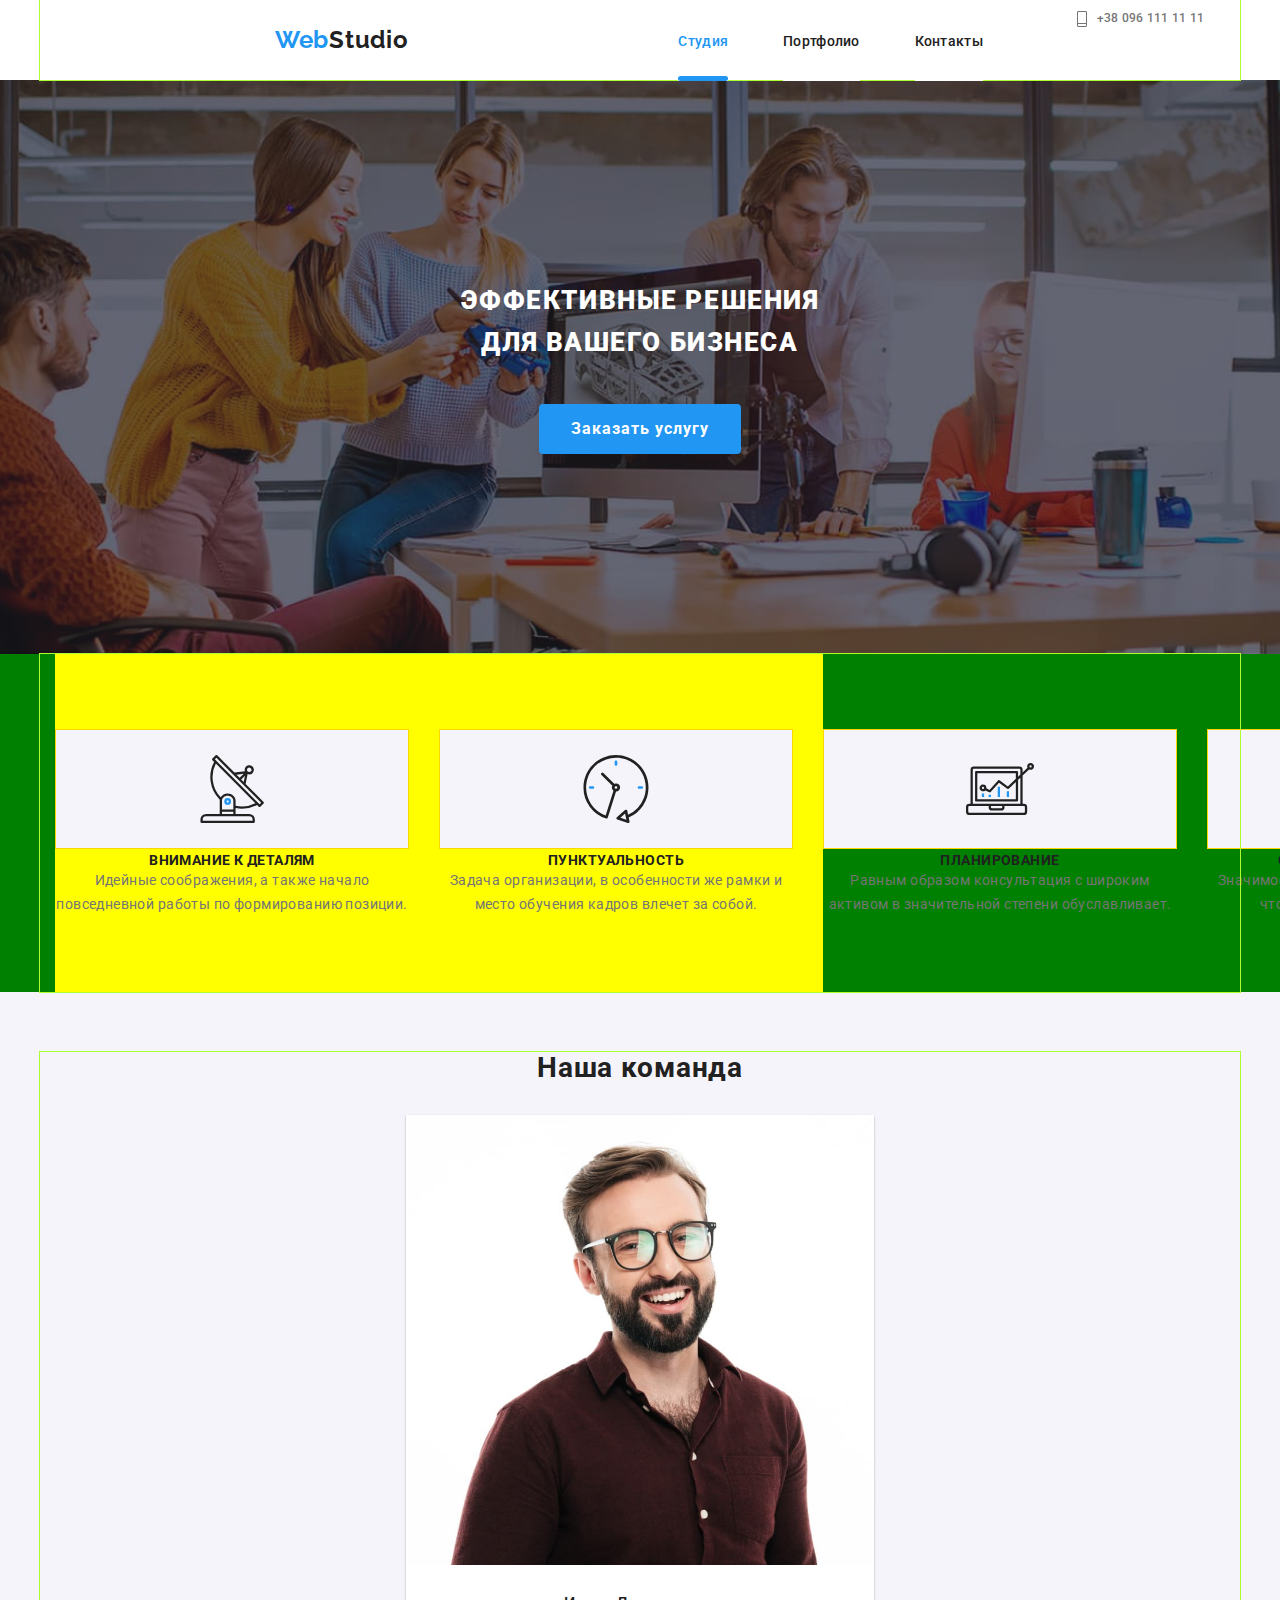
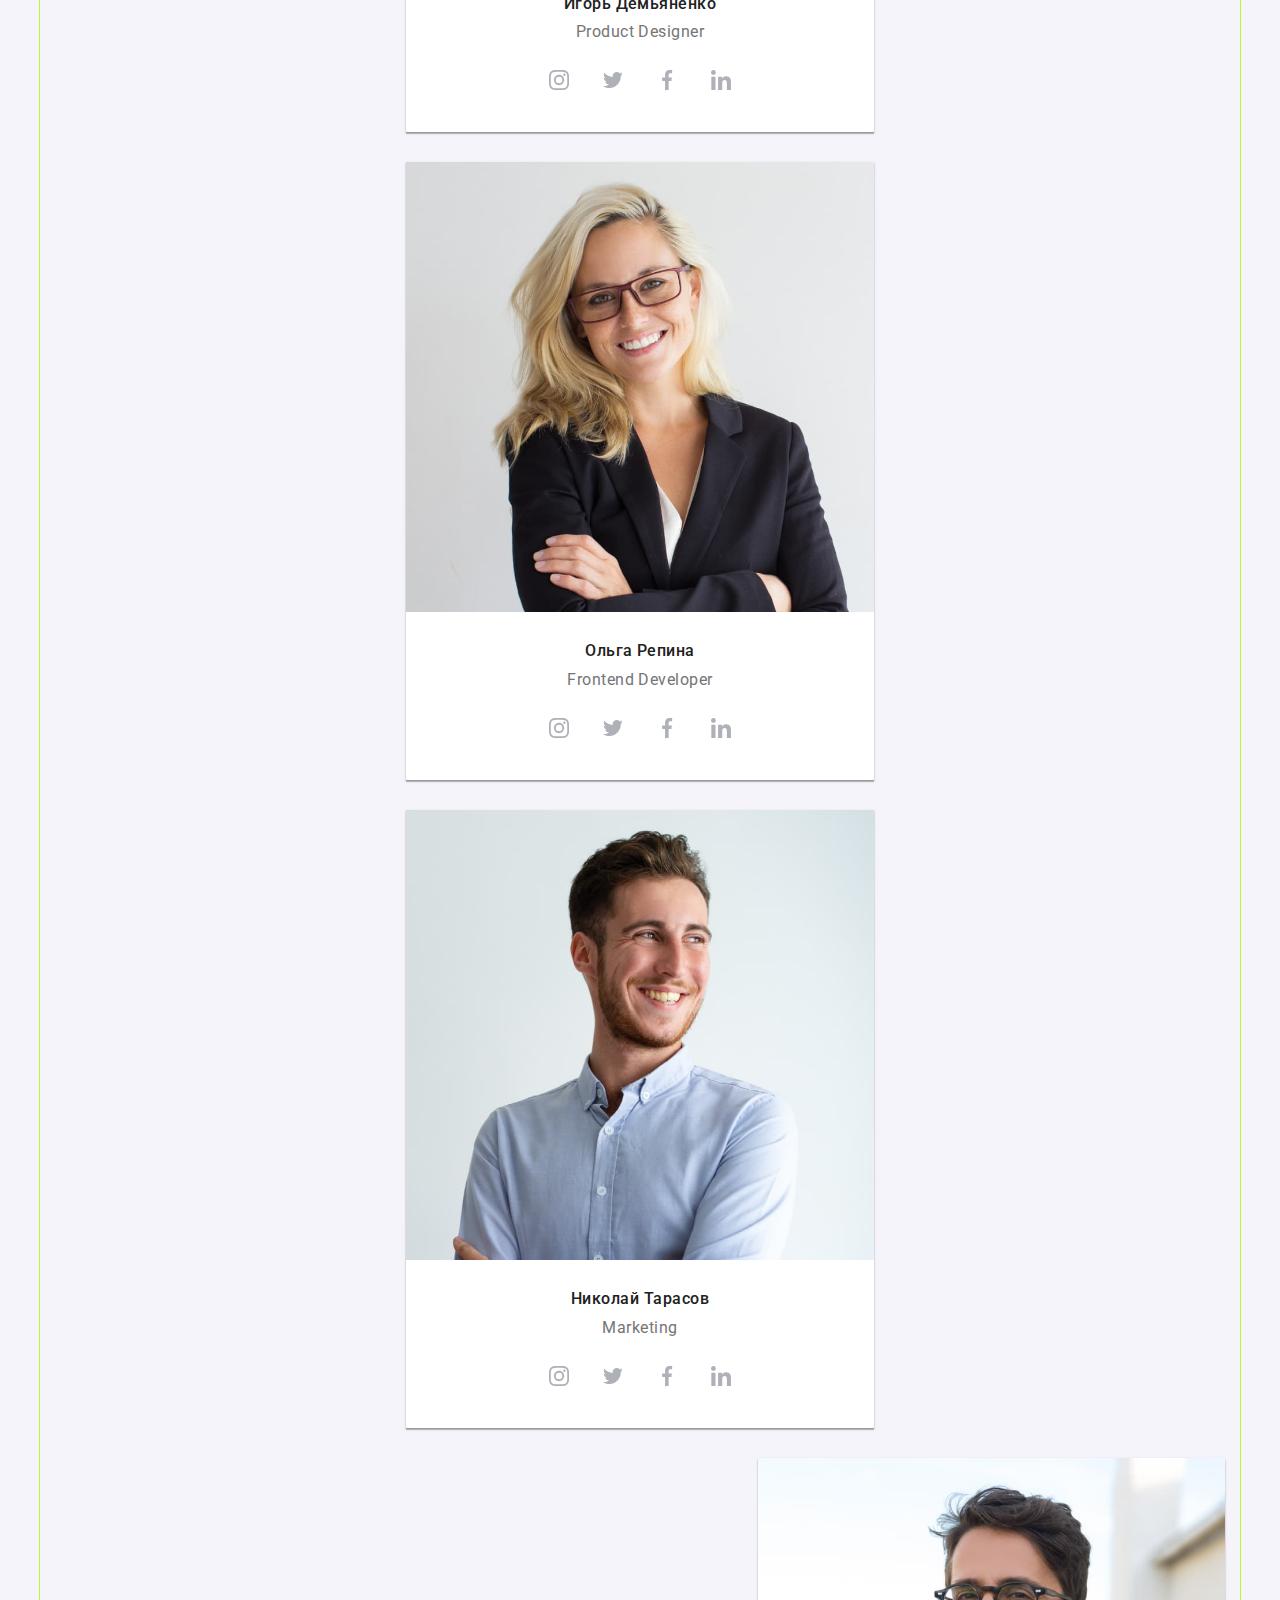
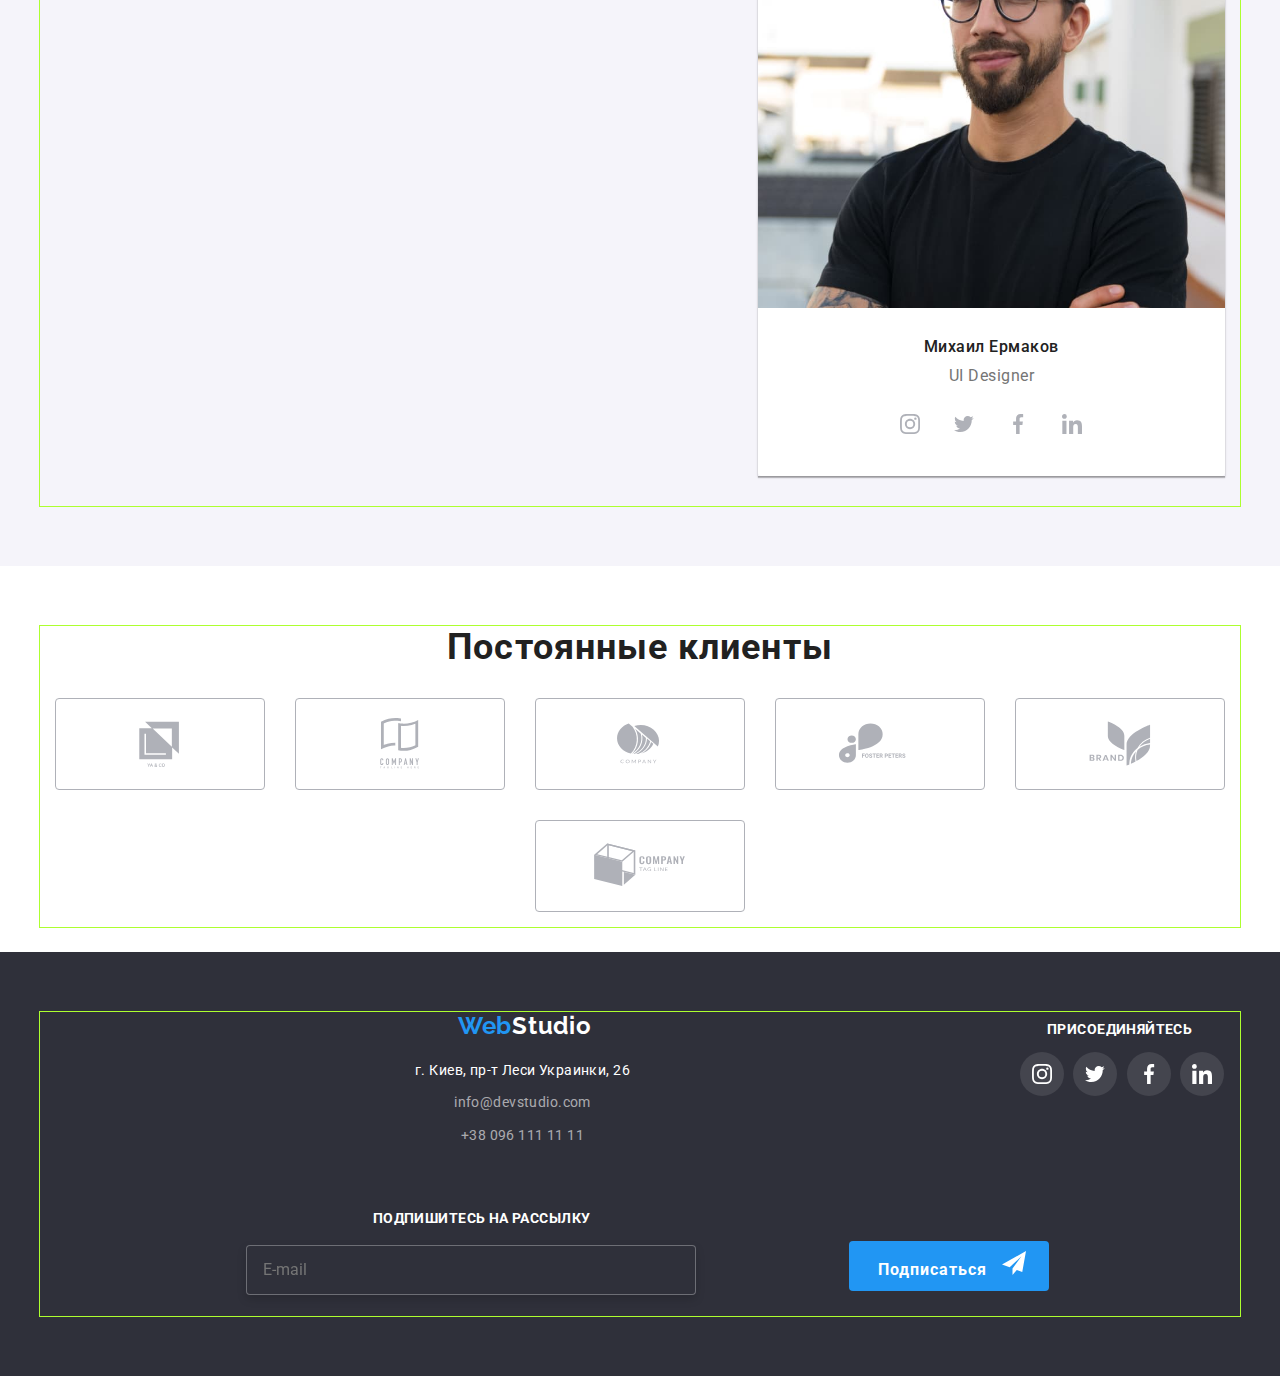
==== commit 626dda6a: "прол" ====
--- a/index.html
+++ b/index.html
@@ -215,6 +215,7 @@
           <h3 class="module__good-job">Пунктуальность</h3>
           <p class="module__exersise">Задача организации, в особенности же рамки и место обучения кадров влечет за собой.</p>
         </li>
+        
         <li class="module__groop-pec">
 
           <svg class="module__icomfive">
--- a/css/main.min.css
+++ b/css/main.min.css
@@ -1 +1 @@
-h1,h2,h3,h4,p,ul{margin:0px;padding:0px}body{margin:0;color:#757575;font-family:Roboto,sans-serif;background-color:#fff;letter-spacing:.03em}:root{--main-bg-color: #ffffff;--dg-sacond-color: #2f303a;--text-main-color: #757575;--hov-foc-color: #2196f3;--hov-foc-exclusiv: #188ce8;--text-dec-black: #212121;--text-rgb-a: rgba(255, 255, 255, 0.6);--text-bg-dop: #f5f4fa}.container{outline:1px solid #adff2f;margin:0 auto;padding-left:15px;padding-right:15px}@media screen and (min-width: 480px){.container{width:480px}}@media screen and (min-width: 768px){.container{width:768px}}@media screen and (min-width: 1200px){.container{width:1200px}}.header-nav{background-color:var(--main-bg-color);display:-webkit-box;display:-ms-flexbox;display:flex;margin-left:0 auto;-webkit-box-align:center;-ms-flex-align:center;align-items:center;position:relative}@media screen and (min-width: 768px){.header-nav{height:80px;margin-left:auto;margin-right:auto}}.main-nav{color:var(--text-dec-black);display:-webkit-box;display:-ms-flexbox;display:flex;-webkit-box-align:center;-ms-flex-align:center;align-items:center;margin-right:0px}@media screen and (min-width: 768px){.main-nav{background-color:#deb887;display:-webkit-box;display:-ms-flexbox;display:flex;height:80px;margin-left:auto;margin-right:auto}}.mobdiv{border:1px solid transparent;width:480px;height:60px;padding-left:15px;padding-top:15px;margin-left:-15px;margin-right:-15px;display:-webkit-box;display:-ms-flexbox;display:flex;-webkit-box-pack:justify;-ms-flex-pack:justify;justify-content:space-between}@media screen and (min-width: 768px){.mobdiv{background-color:#fff;display:-webkit-box;display:-ms-flexbox;display:flex;width:100%;height:100%;margin:0}}.moddiv_bat{display:-webkit-inline-box;display:-ms-inline-flexbox;display:inline-flex;margin-right:15px;padding:0;background-color:transparent;border:transparent;margin-left:276px;z-index:5}@media screen and (min-width: 767px){.moddiv_bat{display:none}}.mobdiv_icon{width:40px;height:40px}.moddiv_bat .mobdiv_menu{display:none}.moddiv_bat.is-open .mobdiv_menu{display:block}.moddiv_bat.is-open .mobdiv_cros{display:none}.link-studio{display:inline;font-family:Raleway;font-weight:700;font-size:24px;line-height:1.16;letter-spacing:.03em;text-decoration:none;color:var(--text-dec-black);margin-bottom:16px}@media screen and (min-width: 768px){.link-studio{background-color:#fff;margin-top:10px;margin-left:-15px}}.logoone{color:var(--hov-foc-color);font-family:Raleway;font-weight:700;font-size:24px;line-height:1.16;letter-spacing:.03em}.logoand{font-family:Raleway;font-weight:700;font-size:24px;line-height:1.16;letter-spacing:.03em;-webkit-transition:color 250ms cubic-bezier(0.4, 0, 0.2, 1);transition:color 250ms cubic-bezier(0.4, 0, 0.2, 1);-webkit-transition-property:var(--hov-foc-color);transition-property:var(--hov-foc-color)}.logoand:hover{color:var(--hov-foc-color)}.pi{display:none}.pi.is-open{display:-webkit-box;display:-ms-flexbox;display:flex;-webkit-box-orient:vertical;-webkit-box-direction:normal;-ms-flex-direction:column;flex-direction:column;position:absolute;top:0;left:0;width:100%;height:796px;background-color:#fff;padding-top:48px;padding-left:40px;padding-bottom:48px;position:fixed}@media screen and (min-width: 768px){.pi{background-color:#fff;display:block;display:-webkit-box;display:-ms-flexbox;display:flex;height:100%;margin:0}}.navbox{list-style:none;margin-bottom:115px}.navbox.is-open{display:-webkit-box;display:-ms-flexbox;display:flex;padding-top:48px;padding-bottom:40px;-ms-flex-wrap:wrap;flex-wrap:wrap}@media screen and (min-width: 768px){.navbox{background-color:#fff;display:block;display:-webkit-box;display:-ms-flexbox;display:flex;list-style:none;margin-bottom:none}}.span{color:var(--hov-foc-color);font-family:Raleway;font-weight:700;font-size:26px;line-height:1.92;letter-spacing:.03em}.navbox--current::after{content:"";width:100%;height:5px;background-color:var(--hov-foc-color);position:absolute;left:0;bottom:0;border-radius:4px}@media screen and (min-width: 768px){.navbox--current::after{width:100%;left:0;bottom:0;border-radius:4px;position:absolute}}.navbox__link{color:var(--text-dec-black);text-decoration:none;letter-spacing:.02em;display:-webkit-inline-box;display:-ms-inline-flexbox;display:inline-flex;font-weight:500;-webkit-transition:250ms cubic-bezier(0.4, 0, 0.2, 1);transition:250ms cubic-bezier(0.4, 0, 0.2, 1)}@media screen and (min-width: 768px){.navbox__link{font-size:12px;margin:5px;position:relative;padding-bottom:32px;padding-top:28px}}@media screen and (min-width: 768px)and (max-width: 1199px){.comynication{padding:0;margin:0}}.navbox__boxin{background-color:#fff;font-size:40px;margin-bottom:35px}@media screen and (min-width: 768px){.navbox__boxin{font-style:normal;font-weight:500;font-size:14px;line-height:16px;letter-spacing:.02em;margin-left:50px}}.navbox--current{color:var(--hov-foc-color)}.contact{-webkit-box-orient:vertical;-webkit-box-direction:normal;-ms-flex-direction:column;flex-direction:column;list-style:none;font-size:14px;line-height:1.14;display:-webkit-box;display:-ms-flexbox;display:flex}@media screen and (min-width: 768px){.contact{background-color:#fff;display:block;height:100%;margin-left:84px;margin-right:0;padding-top:3px;display:-webkit-box;display:-ms-flexbox;display:flex;-webkit-box-orient:vertical;-webkit-box-direction:reverse;-ms-flex-direction:column-reverse;flex-direction:column-reverse}}.mobset{display:-webkit-box;display:-ms-flexbox;display:flex;list-style:none;font-size:18px;line-height:1.21;letter-spacing:.02em;margin-top:64px}@media screen and (min-width: 767px){.mobset{display:none}}.mobset_li{margin-left:10px;padding-left:10px;border-left:1px solid rgba(33,33,33,.2)}.mobset_li.mobset_li:first-child{border:none;margin-left:0;padding-left:0}.mobset_link{display:-webkit-inline-box;display:-ms-inline-flexbox;display:inline-flex;font-family:Roboto;font-style:normal;font-weight:500;font-size:18px;line-height:22px;letter-spacing:.02em;color:#2196f3}.contact .navbox__link{color:var(--text-main-color);text-decoration:none;list-style:none;display:-webkit-inline-box;display:-ms-inline-flexbox;display:inline-flex;fill:var(--text-main-color)}.contact .contact__linka{font-size:24px;-webkit-box-align:center;-ms-flex-align:center;align-items:center;display:-webkit-box;display:-ms-flexbox;display:flex;font-weight:500;letter-spacing:.02em;margin:16px;margin-left:0}@media screen and (min-width: 768px){.contact .contact__linka{font-weight:500;font-size:12px;line-height:14px;letter-spacing:.02em;color:#757575;margin-top:0}}.contact__linka:last-child{margin-right:0px}.navbox__link:hover,.navbox__link:focus{color:var(--hov-foc-color);fill:var(--hov-foc-color);font-size:40px}@media screen and (min-width: 768px){.navbox__link:hover,.navbox__link:focus{fill:var(--hov-foc-color);font-size:14px}}.contact__linka:hover,.contact__linka:focus{fill:var(--hov-foc-color);font-size:40px}.contact__telsvg{display:none;width:16px;height:12px;margin-right:10px}@media screen and (min-width: 768px){.contact__telsvg{display:block}}.contact__phonesvg{display:none;width:10px;height:16px;margin-right:10px}@media screen and (min-width: 768px){.contact__phonesvg{display:block}}.solutions{background-color:var(--dg-sacond-color);letter-spacing:.06em;max-width:1600px;padding-top:200px;padding-bottom:200px;text-align:center;margin-left:auto;margin-right:auto;background-image:-webkit-gradient(linear, left top, left bottom, from(rgba(47, 48, 58, 0.4)), to(rgba(47, 48, 58, 0.4))),url(../images/Imgfotomain.jpg);background-image:linear-gradient(rgba(47, 48, 58, 0.4), rgba(47, 48, 58, 0.4)),url(../images/Imgfotomain.jpg);background-color:#c4c4c4;background-repeat:no-repeat;background-size:cover;background-position:center}.solution-business{color:var(--main-bg-color);font-family:Roboto;font-weight:900;font-size:26px;line-height:1.61;letter-spacing:.06em;margin:0 auto;text-transform:uppercase}@media screen and (min-width: 768px){.solution-business{font-size:26px}}.ordservis{color:var(--main-bg-color);font-family:inherit;font-weight:700;font-size:16px;line-height:1.87;letter-spacing:.06em;cursor:pointer;background-color:var(--hov-foc-color);border-radius:4px;padding:10px 32px 10px 32px;margin-top:40px;text-align:center;-webkit-transition:color 250ms cubic-bezier(0.4, 0, 0.2, 1);transition:color 250ms cubic-bezier(0.4, 0, 0.2, 1);-webkit-transition-property:var(--hov-foc-color);transition-property:var(--hov-foc-color);border:transparent}.ordservis:hover,.ordservis:focus{background-color:var(--hov-foc-exclusiv)}.backdrop.is-hidden{pointer-events:none;opacity:0}.backdrop{position:fixed;top:0;left:0;width:100%;height:100%;border:2px solid transparent;background-color:rgba(0,0,0,.2)}.modal{position:absolute;top:50%;left:50%;-webkit-transform:translate(-50%, -50%);transform:translate(-50%, -50%);background-color:#fff;border:2px solid transparent;-webkit-transition:-webkit-transform 250ms cubic-bezier(0.4, 0, 0.2, 1);transition:-webkit-transform 250ms cubic-bezier(0.4, 0, 0.2, 1);transition:transform 250ms cubic-bezier(0.4, 0, 0.2, 1);transition:transform 250ms cubic-bezier(0.4, 0, 0.2, 1), -webkit-transform 250ms cubic-bezier(0.4, 0, 0.2, 1);width:450px;height:609px}.formfild__closebat{position:absolute;right:8px;top:8px;width:30px;height:30px;border-radius:50%;border:1px solid rgba(0,0,0,.1);background-color:#fff}.formfild__closebat:hover{fill:var(--hov-foc-color);-webkit-transition:color 250ms cubic-bezier(0.4, 0, 0.2, 1);transition:color 250ms cubic-bezier(0.4, 0, 0.2, 1);-webkit-transition-property:var(--hov-foc-color);transition-property:var(--hov-foc-color)}.formfild__closesvg{width:11px;height:11px}.formfild{border:1px solid transparent;height:auto;margin-left:auto;margin-right:auto;padding:40px}.formfild__form-grup{border:1px solid transparent;display:-webkit-box;display:-ms-flexbox;display:flex;-webkit-box-orient:vertical;-webkit-box-direction:normal;-ms-flex-direction:column;flex-direction:column;-webkit-box-align:start;-ms-flex-align:start;align-items:flex-start;margin-bottom:10px}.formfild__form-grup:first-child{margin-bottom:0px;position:relative}.formfild__form-grup input{height:40px;width:370px;border-radius:4px;background:#fff;border:1px solid rgba(33,33,33,.2);-webkit-box-sizing:border-box;box-sizing:border-box;padding:0;padding-left:30px}.formfild__testone:hover,.formfild__testone:focus{border-color:var(--hov-foc-color);border:1px solid var(--hov-foc-color)}.formfild__form-grup input:hover,.formfild__form-grup input:focus{border-color:var(--hov-foc-color);-webkit-transition:color 250ms cubic-bezier(0.4, 0, 0.2, 1);transition:color 250ms cubic-bezier(0.4, 0, 0.2, 1);-webkit-transition-property:var(--hov-foc-color);transition-property:var(--hov-foc-color)}.formfild__form-grup input:hover+.formfild__fon,.formfild__form-grup input:focus+.formfild__fon{fill:var(--hov-foc-color);border-color:var(--hov-foc-color)}input:not(:-moz-placeholder-shown), input:not(:-moz-placeholder-shown)+.formfild__fon{fill:var(--hov-foc-color);border-color:var(--hov-foc-color)}input:not(:-ms-input-placeholder), input:not(:-ms-input-placeholder)+.formfild__fon{fill:var(--hov-foc-color);border-color:var(--hov-foc-color)}input:not(:placeholder-shown),input:not(:placeholder-shown)+.formfild__fon{fill:var(--hov-foc-color);border-color:var(--hov-foc-color)}textarea:not(:-moz-placeholder-shown){border-color:var(--hov-foc-color)}textarea:not(:-ms-input-placeholder){border-color:var(--hov-foc-color)}textarea:not(:placeholder-shown){border-color:var(--hov-foc-color)}.formfild__form-grup label{margin-bottom:4px;font-size:12px;color:var(--text-main-color);line-height:1.16;font-weight:400;letter-spacing:.01em}.formfild__form-grup .formfild__modform{font-family:Roboto;font-weight:bold;font-size:20px;line-height:23px;text-align:center;letter-spacing:.03em;color:var(--text-dec-black);margin-bottom:12px}.formfild__mail-div{position:relative;display:inline-block}.formfild__fon{position:absolute;width:15px;height:12px;display:inline-block;-webkit-transform:translateX(-356px);transform:translateX(-356px);margin-top:14px}.formfild__form-grup:hover,.formfild__form-grup:focus{-webkit-transition:color 250ms cubic-bezier(0.4, 0, 0.2, 1);transition:color 250ms cubic-bezier(0.4, 0, 0.2, 1);-webkit-transition-property:var(--hov-foc-color);transition-property:var(--hov-foc-color)}textarea{border-radius:4px;width:370px;height:120px;border:1px solid rgba(33,33,33,.2);-webkit-box-sizing:border-box;box-sizing:border-box;resize:none;padding-top:12px;padding-right:16px;padding-bottom:12px;padding-left:16px;font-size:14px;line-height:1.14;letter-spacing:.01em;color:rgba(117,117,117,.5);margin-bottom:10px}textarea:hover,textarea:focus{-webkit-transition:color 250ms cubic-bezier(0.4, 0, 0.2, 1);transition:color 250ms cubic-bezier(0.4, 0, 0.2, 1);-webkit-transition-property:var(--hov-foc-color);transition-property:var(--hov-foc-color);border-color:var(--hov-foc-color);border:1px solid var(--hov-foc-color)}.formfild__form-grup ::-webkit-input-placeholder{font-size:12px;line-height:1.16;letter-spacing:.01em;color:rgba(117,117,117,.5)}.formfild__form-grup ::-moz-placeholder{font-size:12px;line-height:1.16;letter-spacing:.01em;color:rgba(117,117,117,.5)}.formfild__form-grup :-ms-input-placeholder{font-size:12px;line-height:1.16;letter-spacing:.01em;color:rgba(117,117,117,.5)}.formfild__form-grup ::-ms-input-placeholder{font-size:12px;line-height:1.16;letter-spacing:.01em;color:rgba(117,117,117,.5)}.formfild__form-grup ::placeholder{font-size:12px;line-height:1.16;letter-spacing:.01em;color:rgba(117,117,117,.5)}.formfild__task{display:-webkit-box;display:-ms-flexbox;display:flex}.formfild__kvadrat{display:block;width:16px;height:15px;border-radius:4px;border:1px solid var(--text-dec-black);border-color:var(--text-dec-black);display:none}.formfild__chekblue{display:block;width:16px;height:15px;border-radius:4px;border:2px solid var(--text-dec-black);margin-right:2px;margin-left:2px}.formfild__task input:checked+.formfild__chekblue{background-image:url(../images/ichecki.svg);background-size:contain;border:2px solid var(--hov-foc-color);background-color:var(--hov-foc-color)}.formfild__sogltex{font-size:12px;color:var(--text-main-color);line-height:1.16;font-weight:400;letter-spacing:.03em;display:bloc}.formfild__yslovi{color:var(--hov-foc-color)}.formfild__but-send{color:var(--main-bg-color);font-family:inherit;font-weight:700;font-size:16px;line-height:1.87;letter-spacing:.06em;cursor:pointer;background-color:var(--hov-foc-color);border-radius:4px;padding:10px 32px 10px 32px;width:200px;height:50px;text-align:center;-webkit-transition:color 250ms cubic-bezier(0.4, 0, 0.2, 1);transition:color 250ms cubic-bezier(0.4, 0, 0.2, 1);-webkit-transition-property:var(--hov-foc-color);transition-property:var(--hov-foc-color);margin-top:30px;border:transparent}.formfild__but-send:hover,.formfild__but-send:focus{background-color:var(--hov-foc-color);-webkit-transition:color 250ms cubic-bezier(0.4, 0, 0.2, 1);transition:color 250ms cubic-bezier(0.4, 0, 0.2, 1);-webkit-transition-property:var(--hov-foc-color);transition-property:var(--hov-foc-color)}.box-section{background-color:green}.module{padding-top:60px;padding-bottom:60px}@media screen and (min-width: 768px){.module{background-color:pink}}.module__icomfive{border:1px solid gold;background-color:#f5f4fa;height:120px;width:450px;margin-right:auto;margin-left:auto;padding-top:25px;padding-bottom:25px;-webkit-box-align:center;-ms-flex-align:center;align-items:center}.module_svg{width:auto;height:auto}.module__groop-pec{list-style:none;text-align:center;margin-left:auto;margin-right:auto}.module__good-job{color:var(--text-dec-black);font-family:Roboto;font-weight:700;font-size:14px;line-height:1.14;letter-spacing:.03em;text-transform:uppercase}.module__exersise{font-weight:normal;font-size:14px;line-height:1.71;letter-spacing:.03em}.doing{display:none}.partition{background:var(--text-bg-dop);padding-bottom:60px;padding-top:60px}.doing__what-we-are-doing{text-align:center;margin-bottom:30px;font-family:Roboto;font-style:normal;font-weight:bold;font-size:28px;line-height:1.17;letter-spacing:.03em;color:#212121}.partition__together-team{list-style:none;display:-webkit-box;display:-ms-flexbox;display:flex;-webkit-box-orient:vertical;-webkit-box-direction:normal;-ms-flex-direction:column;flex-direction:column}.partition__portfol{margin-right:auto;margin-left:auto;margin-bottom:30px;height:auto;-webkit-box-shadow:0px 1px 3px rgba(0,0,0,.12),0px 1px 1px rgba(0,0,0,.14),0px 2px 1px rgba(0,0,0,.2);box-shadow:0px 1px 3px rgba(0,0,0,.12),0px 1px 1px rgba(0,0,0,.14),0px 2px 1px rgba(0,0,0,.2)}.partition__portfol:last-child{margin-right:0px}.partition__divtext{padding-top:30px;padding-bottom:30px;background-color:#fff;border-radius:0px 0px 4px 4px}.partition__foto-ouer-team{display:-webkit-box;display:-ms-flexbox;display:flex}.partition__foto-port{height:450px}.partition__name{color:var(--text-dec-black);font-family:Roboto;font-weight:500;font-size:16px;line-height:1.18;letter-spacing:.03em;margin-bottom:10px;text-align:center}.partition__prof{font-weight:normal;font-size:16px;line-height:1.18;letter-spacing:.03em;text-align:center;margin-bottom:16px}.partition__icomcparens{display:-webkit-box;display:-ms-flexbox;display:flex;-webkit-box-pack:justify;-ms-flex-pack:justify;justify-content:space-between;list-style:none;width:206px;height:44px;margin-left:auto;margin-right:auto}.partition__icomclas{display:-webkit-inline-box;display:-ms-inline-flexbox;display:inline-flex;border:1px solid transparent;width:44px;height:44px}.partition__icoma{display:-webkit-inline-box;display:-ms-inline-flexbox;display:inline-flex;fill:#afb1b8;border:1px solid transparent;border-radius:50%;width:100%;height:100%;-webkit-box-align:center;-ms-flex-align:center;align-items:center;-webkit-box-pack:center;-ms-flex-pack:center;justify-content:center;-webkit-transition:color 250ms cubic-bezier(0.4, 0, 0.2, 1);transition:color 250ms cubic-bezier(0.4, 0, 0.2, 1);-webkit-transition-property:var(--hov-foc-color);transition-property:var(--hov-foc-color)}.partition__icoma:hover,.partition__icoma:focus{background-color:var(--hov-foc-color);fill:#fff}.partition__icomhover{width:20px;height:20px}.section-klient{padding-top:60px;padding-bottom:40px}.wrapper{font-family:Roboto;display:block;font-weight:bold;font-size:36px;line-height:42px;text-align:center;letter-spacing:.03em;color:#212121;margin-bottom:30px}.division{display:-webkit-box;display:-ms-flexbox;display:flex;-ms-flex-wrap:wrap;flex-wrap:wrap;margin:-15px;-webkit-box-pack:center;-ms-flex-pack:center;justify-content:center}.division__list{width:210px;height:92px;list-style:none;margin-top:15px;margin-left:15px;margin-bottom:15px;margin-right:15px}.division__link{display:-webkit-inline-box;display:-ms-inline-flexbox;display:inline-flex;width:inherit;height:inherit;-webkit-box-pack:center;-ms-flex-pack:center;justify-content:center;-webkit-box-align:center;-ms-flex-align:center;align-items:center;fill:#afb1b8;border:1px solid #afb1b8;border-radius:4px;-webkit-transition:250ms cubic-bezier(0.4, 0, 0.2, 1);transition:250ms cubic-bezier(0.4, 0, 0.2, 1)}.division__link:hover,.division__link:focus{fill:#2196f3;border:1px solid #2196f3}.division__icon{border:1px solid transparent;width:106px;height:60px}footer{background:var(--dg-sacond-color)}.fut-box{padding-top:60px;padding-bottom:60px;width:auto;margin:0px auto}.fut-container{display:-webkit-box;display:-ms-flexbox;display:flex;-ms-flex-wrap:wrap;flex-wrap:wrap;-webkit-box-pack:center;-ms-flex-pack:center;justify-content:center}.footerbox{margin-bottom:60px;margin-left:auto;margin-right:auto}.footerbox__foot-link{text-decoration:none;margin-bottom:20px;display:inline-block;margin-left:43px}.footerbox__foot-logo{color:var(--hov-foc-color);font-family:Raleway;font-weight:bold;font-size:24px;line-height:1.16;letter-spacing:.03em}.footerbox__foot-logoand{color:var(--main-bg-color);font-family:Raleway;font-weight:700;font-size:24px;line-height:1.16;letter-spacing:.03em;-webkit-transition:color 250ms cubic-bezier(0.4, 0, 0.2, 1);transition:color 250ms cubic-bezier(0.4, 0, 0.2, 1);-webkit-transition-property:var(--hov-foc-color);transition-property:var(--hov-foc-color)}.footerbox__foot-logoand:hover,.footerbox__foot-logoand:focus{color:var(--hov-foc-color)}.footerbox__foot-address{color:var(--main-bg-color);font-style:normal;font-size:14px;line-height:1.71;letter-spacing:.03em;margin-bottom:8px}.footerbox__foot-mail-tel{list-style:none;text-align:center}.footerbox__foot-mail-com{color:var(--text-rgb-a);font-size:14px;line-height:1.71;letter-spacing:.03em;text-decoration:none;display:inline-block;margin-bottom:9px;-webkit-transition:color 250ms cubic-bezier(0.4, 0, 0.2, 1);transition:color 250ms cubic-bezier(0.4, 0, 0.2, 1);-webkit-transition-property:var(--hov-foc-color);transition-property:var(--hov-foc-color)}.footerbox__foot-mail-com:hover,.footerbox__foot-mail-com:focus{color:var(--hov-foc-color)}.footerbox__foot-tel-com{color:var(--text-rgb-a);font-size:14px;line-height:1.71;letter-spacing:.03em;text-decoration:none;-webkit-transition:color 250ms cubic-bezier(0.4, 0, 0.2, 1);transition:color 250ms cubic-bezier(0.4, 0, 0.2, 1);-webkit-transition-property:var(--hov-foc-color);transition-property:var(--hov-foc-color)}.footerbox__foot-tel-com:hover,.footerbox__foot-tel-com:focus{color:var(--hov-foc-color)}.blok-connect{border:1px solid transparent;width:206px;height:80px;margin-left:29px;margin-bottom:60px}.blok-connect_connekt{display:inline-block;text-transform:uppercase;font-weight:bold;font-size:14px;line-height:16px;letter-spacing:.03em;text-transform:uppercase;color:#fff;margin-bottom:15px;margin-left:27px}.blok-futcon_connekt{display:inline-block;text-transform:uppercase;font-weight:bold;font-size:14px;line-height:16px;letter-spacing:.03em;text-transform:uppercase;color:#fff;margin-bottom:15px;margin-left:127px}.fut-container{display:-webkit-box;display:-ms-flexbox;display:flex;-webkit-box-align:baseline;-ms-flex-align:baseline;align-items:baseline}.socials{display:-webkit-box;display:-ms-flexbox;display:flex;-webkit-box-pack:justify;-ms-flex-pack:justify;justify-content:space-between}.socials__list-fut-li{width:44px;height:44px;list-style:none}.socials__link-fut-a{display:-webkit-inline-box;display:-ms-inline-flexbox;display:inline-flex;-webkit-box-pack:center;-ms-flex-pack:center;justify-content:center;-webkit-box-align:center;-ms-flex-align:center;align-items:center;border:1px solid transparent;border-radius:50%;fill:#fff;width:100%;height:100%;background-color:rgba(255,255,255,.1);-webkit-transition:color 250ms cubic-bezier(0.4, 0, 0.2, 1);transition:color 250ms cubic-bezier(0.4, 0, 0.2, 1);-webkit-transition-property:var(--hov-foc-color);transition-property:var(--hov-foc-color)}.socials__link-fut-a:hover,.socials__link-fut-a:focus{fill:#fff;background-color:var(--hov-foc-color)}.socials__icon-fut{width:20px;height:20px}.blok-futcon{border:1px solid transparent;width:auto;margin-left:15px}.footer-sect__futimp{height:50px;width:450px;padding-left:16px;padding-top:15px;padding-bottom:15px;background:#2f303a;border:1px solid rgba(255,255,255,.3);-webkit-box-sizing:border-box;box-sizing:border-box;-webkit-filter:drop-shadow(0px 4px 4px rgba(0, 0, 0, 0.15));filter:drop-shadow(0px 4px 4px rgba(0, 0, 0, 0.15));border-radius:4px;margin-right:12px;color:var(--text-bg-dop);margin-bottom:20px}.footer-sect__but-futsend{color:var(--main-bg-color);font-family:inherit;font-weight:700;font-size:16px;line-height:1.87;letter-spacing:.06em;cursor:pointer;background-color:var(--hov-foc-color);border-radius:4px;padding-top:10px;padding-bottom:10px;padding-right:0px;border:transparent;width:200px;height:50px;text-align:center;-webkit-transition:color 250ms cubic-bezier(0.4, 0, 0.2, 1);transition:color 250ms cubic-bezier(0.4, 0, 0.2, 1);-webkit-transition-property:var(--hov-foc-color);transition-property:var(--hov-foc-color);margin-left:137px}.footer-sect__svg-flight{width:24px;height:24px;margin-left:10px;fill:var(--text-bg-dop)}.ouer-work{padding-top:100px;margin:0px}.section-but{padding-bottom:0;border-top:1px solid #ececec;padding-top:60px;padding-bottom:40px}.pushbutton{list-style:none;display:-webkit-box;display:-ms-flexbox;display:flex;-ms-flex-wrap:wrap;flex-wrap:wrap}.pushbutton__butli{margin-right:8px;margin-bottom:15px}.pushbutton__mar{margin-right:0px}.pushbutton__but{color:var(--text-dec-black);font-family:inherit;font-weight:500;font-size:16px;line-height:1.62;letter-spacing:.03em;cursor:pointer;background-color:var(--text-bg-dop);border-radius:4px;border:1px solid transparent;padding-top:6px;padding-right:22px;padding-bottom:6px;padding-left:22px;-webkit-transition:color 250ms cubic-bezier(0.4, 0, 0.2, 1);transition:color 250ms cubic-bezier(0.4, 0, 0.2, 1);-webkit-transition-property:var(--hov-foc-color);transition-property:var(--hov-foc-color)}.pushbutton__but:hover,.pushbutton__but:focus{color:var(--main-bg-color);background-color:var(--hov-foc-color);-webkit-box-shadow:0px 1px 1px rgba(0,0,0,.12),0px 4px 4px rgba(0,0,0,.06),1px 4px 6px rgba(0,0,0,.16);box-shadow:0px 1px 1px rgba(0,0,0,.12),0px 4px 4px rgba(0,0,0,.06),1px 4px 6px rgba(0,0,0,.16)}.sales-unit{padding-bottom:30px;list-style:none}.sales-unit__list{margin-bottom:30px}.sales-unit__link{text-decoration:none;-webkit-transition:color 250ms cubic-bezier(0.4, 0, 0.2, 1);transition:color 250ms cubic-bezier(0.4, 0, 0.2, 1);-webkit-transition-property:var(--hov-foc-color);transition-property:var(--hov-foc-color)}.sales-unit__link:hover{-webkit-box-shadow:0px 1px 3px rgba(0,0,0,.12),0px 1px 1px rgba(0,0,0,.14),0px 2px 1px rgba(0,0,0,.2);box-shadow:0px 1px 3px rgba(0,0,0,.12),0px 1px 1px rgba(0,0,0,.14),0px 2px 1px rgba(0,0,0,.2)}.sales-unit__inner{display:block;max-width:100%;margin-bottom:0px;position:relative;overflow:hidden}.sales-unit__overlay{display:inline-block;content:"";position:absolute;-webkit-transform:translateY(100%);transform:translateY(100%);-webkit-transition:-webkit-transform 250ms cubic-bezier(0.4, 0, 0.2, 1);transition:-webkit-transform 250ms cubic-bezier(0.4, 0, 0.2, 1);transition:transform 250ms cubic-bezier(0.4, 0, 0.2, 1);transition:transform 250ms cubic-bezier(0.4, 0, 0.2, 1), -webkit-transform 250ms cubic-bezier(0.4, 0, 0.2, 1);top:0;left:0;width:100%;height:100%;color:#fff;background-color:var(--hov-foc-color);padding-top:63px;padding-bottom:63px;padding-left:24px;padding-right:24px}.sales-unit__link:hover .sales-unit__overlay{-webkit-transform:translateY(0);transform:translateY(0)}.sales-unit__textloren{font-family:Roboto;font-style:normal;font-weight:normal;font-size:18px;line-height:1.6;letter-spacing:.03em;color:#fff}img{display:block;width:100%}.sales-unit__foto-a{margin-bottom:0px;display:block}.sales-unit__contentdiv{padding-top:20px;padding-right:24px;padding-left:24px;padding-bottom:20px;border-bottom:1px solid #eee;border-left:1px solid #eee;border-right:1px solid #eee}.sales-unit__know-how{color:var(--text-dec-black);font-weight:700;font-size:18px;line-height:2;letter-spacing:.06em;margin-bottom:4px;display:inline}.sales-unit__instrument-veb{color:var(--text-main-color);font-size:16px;line-height:1.87;letter-spacing:.03em}/*# sourceMappingURL=main.min.css.map */+h1,h2,h3,h4,p,ul{margin:0px;padding:0px}body{margin:0;color:#757575;font-family:Roboto,sans-serif;background-color:#fff;letter-spacing:.03em}:root{--main-bg-color: #ffffff;--dg-sacond-color: #2f303a;--text-main-color: #757575;--hov-foc-color: #2196f3;--hov-foc-exclusiv: #188ce8;--text-dec-black: #212121;--text-rgb-a: rgba(255, 255, 255, 0.6);--text-bg-dop: #f5f4fa}.container{outline:1px solid #adff2f;margin:0 auto;padding-left:15px;padding-right:15px}@media screen and (min-width: 480px){.container{width:480px}}@media screen and (min-width: 768px){.container{width:768px}}@media screen and (min-width: 1200px){.container{width:1200px}}.header-nav{background-color:var(--main-bg-color);display:-webkit-box;display:-ms-flexbox;display:flex;margin-left:0 auto;-webkit-box-align:center;-ms-flex-align:center;align-items:center;position:relative}@media screen and (min-width: 768px){.header-nav{height:80px;margin-left:auto;margin-right:auto}}.main-nav{color:var(--text-dec-black);display:-webkit-box;display:-ms-flexbox;display:flex;-webkit-box-align:center;-ms-flex-align:center;align-items:center;margin-right:0px}@media screen and (min-width: 768px){.main-nav{background-color:#deb887;display:-webkit-box;display:-ms-flexbox;display:flex;height:80px;margin-left:auto;margin-right:auto}}.mobdiv{border:1px solid transparent;width:480px;height:60px;padding-left:15px;padding-top:15px;margin-left:-15px;margin-right:-15px;display:-webkit-box;display:-ms-flexbox;display:flex;-webkit-box-pack:justify;-ms-flex-pack:justify;justify-content:space-between}@media screen and (min-width: 768px){.mobdiv{background-color:#fff;display:-webkit-box;display:-ms-flexbox;display:flex;width:100%;height:100%;margin:0}}.moddiv_bat{display:-webkit-inline-box;display:-ms-inline-flexbox;display:inline-flex;margin-right:15px;padding:0;background-color:transparent;border:transparent;margin-left:276px;z-index:5}@media screen and (min-width: 767px){.moddiv_bat{display:none}}.mobdiv_icon{width:40px;height:40px}.moddiv_bat .mobdiv_menu{display:none}.moddiv_bat.is-open .mobdiv_menu{display:block}.moddiv_bat.is-open .mobdiv_cros{display:none}.link-studio{display:inline;font-family:Raleway;font-weight:700;font-size:24px;line-height:1.16;letter-spacing:.03em;text-decoration:none;color:var(--text-dec-black);margin-bottom:16px}@media screen and (min-width: 768px){.link-studio{background-color:#fff;margin-top:10px;margin-left:-15px}}.logoone{color:var(--hov-foc-color);font-family:Raleway;font-weight:700;font-size:24px;line-height:1.16;letter-spacing:.03em}.logoand{font-family:Raleway;font-weight:700;font-size:24px;line-height:1.16;letter-spacing:.03em;-webkit-transition:color 250ms cubic-bezier(0.4, 0, 0.2, 1);transition:color 250ms cubic-bezier(0.4, 0, 0.2, 1);-webkit-transition-property:var(--hov-foc-color);transition-property:var(--hov-foc-color)}.logoand:hover{color:var(--hov-foc-color)}.pi{display:none}.pi.is-open{display:-webkit-box;display:-ms-flexbox;display:flex;-webkit-box-orient:vertical;-webkit-box-direction:normal;-ms-flex-direction:column;flex-direction:column;position:absolute;top:0;left:0;width:100%;height:796px;background-color:#fff;padding-top:48px;padding-left:40px;padding-bottom:48px;position:fixed}@media screen and (min-width: 768px){.pi{background-color:#fff;display:block;display:-webkit-box;display:-ms-flexbox;display:flex;height:100%;margin:0}}.navbox{list-style:none;margin-bottom:115px}.navbox.is-open{display:-webkit-box;display:-ms-flexbox;display:flex;padding-top:48px;padding-bottom:40px;-ms-flex-wrap:wrap;flex-wrap:wrap}@media screen and (min-width: 768px){.navbox{background-color:#fff;display:block;display:-webkit-box;display:-ms-flexbox;display:flex;list-style:none;margin-bottom:none}}.span{color:var(--hov-foc-color);font-family:Raleway;font-weight:700;font-size:26px;line-height:1.92;letter-spacing:.03em}.navbox--current::after{content:"";width:100%;height:5px;background-color:var(--hov-foc-color);position:absolute;left:0;bottom:0;border-radius:4px}@media screen and (min-width: 768px){.navbox--current::after{width:100%;left:0;bottom:0;border-radius:4px;position:absolute}}.navbox__link{color:var(--text-dec-black);text-decoration:none;letter-spacing:.02em;display:-webkit-inline-box;display:-ms-inline-flexbox;display:inline-flex;font-weight:500;-webkit-transition:250ms cubic-bezier(0.4, 0, 0.2, 1);transition:250ms cubic-bezier(0.4, 0, 0.2, 1)}@media screen and (min-width: 768px){.navbox__link{font-size:12px;margin:5px;position:relative;padding-bottom:32px;padding-top:28px}}@media screen and (min-width: 768px)and (max-width: 1199px){.comynication{padding:0;margin:0}}.navbox__boxin{background-color:#fff;font-size:40px;margin-bottom:35px}@media screen and (min-width: 768px){.navbox__boxin{font-style:normal;font-weight:500;font-size:14px;line-height:16px;letter-spacing:.02em;margin-left:50px}}.navbox--current{color:var(--hov-foc-color)}.contact{-webkit-box-orient:vertical;-webkit-box-direction:normal;-ms-flex-direction:column;flex-direction:column;list-style:none;font-size:14px;line-height:1.14;display:-webkit-box;display:-ms-flexbox;display:flex}@media screen and (min-width: 768px){.contact{background-color:#fff;display:block;height:100%;margin-left:84px;margin-right:0;padding-top:3px;display:-webkit-box;display:-ms-flexbox;display:flex;-webkit-box-orient:vertical;-webkit-box-direction:reverse;-ms-flex-direction:column-reverse;flex-direction:column-reverse}}.mobset{display:-webkit-box;display:-ms-flexbox;display:flex;list-style:none;font-size:18px;line-height:1.21;letter-spacing:.02em;margin-top:64px}@media screen and (min-width: 767px){.mobset{display:none}}.mobset_li{margin-left:10px;padding-left:10px;border-left:1px solid rgba(33,33,33,.2)}.mobset_li.mobset_li:first-child{border:none;margin-left:0;padding-left:0}.mobset_link{display:-webkit-inline-box;display:-ms-inline-flexbox;display:inline-flex;font-family:Roboto;font-style:normal;font-weight:500;font-size:18px;line-height:22px;letter-spacing:.02em;color:#2196f3}.contact .navbox__link{color:var(--text-main-color);text-decoration:none;list-style:none;display:-webkit-inline-box;display:-ms-inline-flexbox;display:inline-flex;fill:var(--text-main-color)}.contact .contact__linka{font-size:24px;-webkit-box-align:center;-ms-flex-align:center;align-items:center;display:-webkit-box;display:-ms-flexbox;display:flex;font-weight:500;letter-spacing:.02em;margin:16px;margin-left:0}@media screen and (min-width: 768px){.contact .contact__linka{font-weight:500;font-size:12px;line-height:14px;letter-spacing:.02em;color:#757575;margin-top:0}}.contact__linka:last-child{margin-right:0px}.navbox__link:hover,.navbox__link:focus{color:var(--hov-foc-color);fill:var(--hov-foc-color);font-size:40px}@media screen and (min-width: 768px){.navbox__link:hover,.navbox__link:focus{fill:var(--hov-foc-color);font-size:14px}}.contact__linka:hover,.contact__linka:focus{fill:var(--hov-foc-color);font-size:40px}.contact__telsvg{display:none;width:16px;height:12px;margin-right:10px}@media screen and (min-width: 768px){.contact__telsvg{display:block}}.contact__phonesvg{display:none;width:10px;height:16px;margin-right:10px}@media screen and (min-width: 768px){.contact__phonesvg{display:block}}.solutions{background-color:var(--dg-sacond-color);letter-spacing:.06em;max-width:1600px;padding-top:200px;padding-bottom:200px;text-align:center;margin-left:auto;margin-right:auto;background-image:-webkit-gradient(linear, left top, left bottom, from(rgba(47, 48, 58, 0.4)), to(rgba(47, 48, 58, 0.4))),url(../images/Imgfotomain.jpg);background-image:linear-gradient(rgba(47, 48, 58, 0.4), rgba(47, 48, 58, 0.4)),url(../images/Imgfotomain.jpg);background-color:#c4c4c4;background-repeat:no-repeat;background-size:cover;background-position:center}.solution-business{color:var(--main-bg-color);font-family:Roboto;font-weight:900;font-size:26px;line-height:1.61;letter-spacing:.06em;margin:0 auto;text-transform:uppercase}@media screen and (min-width: 768px){.solution-business{font-size:26px;max-width:360px}}.ordservis{color:var(--main-bg-color);font-family:inherit;font-weight:700;font-size:16px;line-height:1.87;letter-spacing:.06em;cursor:pointer;background-color:var(--hov-foc-color);border-radius:4px;padding:10px 32px 10px 32px;margin-top:40px;text-align:center;-webkit-transition:color 250ms cubic-bezier(0.4, 0, 0.2, 1);transition:color 250ms cubic-bezier(0.4, 0, 0.2, 1);-webkit-transition-property:var(--hov-foc-color);transition-property:var(--hov-foc-color);border:transparent}.ordservis:hover,.ordservis:focus{background-color:var(--hov-foc-exclusiv)}.backdrop.is-hidden{pointer-events:none;opacity:0}.backdrop{position:fixed;top:0;left:0;width:100%;height:100%;border:2px solid transparent;background-color:rgba(0,0,0,.2)}.modal{position:absolute;top:50%;left:50%;-webkit-transform:translate(-50%, -50%);transform:translate(-50%, -50%);background-color:#fff;border:2px solid transparent;-webkit-transition:-webkit-transform 250ms cubic-bezier(0.4, 0, 0.2, 1);transition:-webkit-transform 250ms cubic-bezier(0.4, 0, 0.2, 1);transition:transform 250ms cubic-bezier(0.4, 0, 0.2, 1);transition:transform 250ms cubic-bezier(0.4, 0, 0.2, 1), -webkit-transform 250ms cubic-bezier(0.4, 0, 0.2, 1);width:450px;height:609px}.formfild__closebat{position:absolute;right:8px;top:8px;width:30px;height:30px;border-radius:50%;border:1px solid rgba(0,0,0,.1);background-color:#fff}.formfild__closebat:hover{fill:var(--hov-foc-color);-webkit-transition:color 250ms cubic-bezier(0.4, 0, 0.2, 1);transition:color 250ms cubic-bezier(0.4, 0, 0.2, 1);-webkit-transition-property:var(--hov-foc-color);transition-property:var(--hov-foc-color)}.formfild__closesvg{width:11px;height:11px}.formfild{border:1px solid transparent;height:auto;margin-left:auto;margin-right:auto;padding:40px}.formfild__form-grup{border:1px solid transparent;display:-webkit-box;display:-ms-flexbox;display:flex;-webkit-box-orient:vertical;-webkit-box-direction:normal;-ms-flex-direction:column;flex-direction:column;-webkit-box-align:start;-ms-flex-align:start;align-items:flex-start;margin-bottom:10px}.formfild__form-grup:first-child{margin-bottom:0px;position:relative}.formfild__form-grup input{height:40px;width:370px;border-radius:4px;background:#fff;border:1px solid rgba(33,33,33,.2);-webkit-box-sizing:border-box;box-sizing:border-box;padding:0;padding-left:30px}.formfild__testone:hover,.formfild__testone:focus{border-color:var(--hov-foc-color);border:1px solid var(--hov-foc-color)}.formfild__form-grup input:hover,.formfild__form-grup input:focus{border-color:var(--hov-foc-color);-webkit-transition:color 250ms cubic-bezier(0.4, 0, 0.2, 1);transition:color 250ms cubic-bezier(0.4, 0, 0.2, 1);-webkit-transition-property:var(--hov-foc-color);transition-property:var(--hov-foc-color)}.formfild__form-grup input:hover+.formfild__fon,.formfild__form-grup input:focus+.formfild__fon{fill:var(--hov-foc-color);border-color:var(--hov-foc-color)}input:not(:-moz-placeholder-shown), input:not(:-moz-placeholder-shown)+.formfild__fon{fill:var(--hov-foc-color);border-color:var(--hov-foc-color)}input:not(:-ms-input-placeholder), input:not(:-ms-input-placeholder)+.formfild__fon{fill:var(--hov-foc-color);border-color:var(--hov-foc-color)}input:not(:placeholder-shown),input:not(:placeholder-shown)+.formfild__fon{fill:var(--hov-foc-color);border-color:var(--hov-foc-color)}textarea:not(:-moz-placeholder-shown){border-color:var(--hov-foc-color)}textarea:not(:-ms-input-placeholder){border-color:var(--hov-foc-color)}textarea:not(:placeholder-shown){border-color:var(--hov-foc-color)}.formfild__form-grup label{margin-bottom:4px;font-size:12px;color:var(--text-main-color);line-height:1.16;font-weight:400;letter-spacing:.01em}.formfild__form-grup .formfild__modform{font-family:Roboto;font-weight:bold;font-size:20px;line-height:23px;text-align:center;letter-spacing:.03em;color:var(--text-dec-black);margin-bottom:12px}.formfild__mail-div{position:relative;display:inline-block}.formfild__fon{position:absolute;width:15px;height:12px;display:inline-block;-webkit-transform:translateX(-356px);transform:translateX(-356px);margin-top:14px}.formfild__form-grup:hover,.formfild__form-grup:focus{-webkit-transition:color 250ms cubic-bezier(0.4, 0, 0.2, 1);transition:color 250ms cubic-bezier(0.4, 0, 0.2, 1);-webkit-transition-property:var(--hov-foc-color);transition-property:var(--hov-foc-color)}textarea{border-radius:4px;width:370px;height:120px;border:1px solid rgba(33,33,33,.2);-webkit-box-sizing:border-box;box-sizing:border-box;resize:none;padding-top:12px;padding-right:16px;padding-bottom:12px;padding-left:16px;font-size:14px;line-height:1.14;letter-spacing:.01em;color:rgba(117,117,117,.5);margin-bottom:10px}textarea:hover,textarea:focus{-webkit-transition:color 250ms cubic-bezier(0.4, 0, 0.2, 1);transition:color 250ms cubic-bezier(0.4, 0, 0.2, 1);-webkit-transition-property:var(--hov-foc-color);transition-property:var(--hov-foc-color);border-color:var(--hov-foc-color);border:1px solid var(--hov-foc-color)}.formfild__form-grup ::-webkit-input-placeholder{font-size:12px;line-height:1.16;letter-spacing:.01em;color:rgba(117,117,117,.5)}.formfild__form-grup ::-moz-placeholder{font-size:12px;line-height:1.16;letter-spacing:.01em;color:rgba(117,117,117,.5)}.formfild__form-grup :-ms-input-placeholder{font-size:12px;line-height:1.16;letter-spacing:.01em;color:rgba(117,117,117,.5)}.formfild__form-grup ::-ms-input-placeholder{font-size:12px;line-height:1.16;letter-spacing:.01em;color:rgba(117,117,117,.5)}.formfild__form-grup ::placeholder{font-size:12px;line-height:1.16;letter-spacing:.01em;color:rgba(117,117,117,.5)}.formfild__task{display:-webkit-box;display:-ms-flexbox;display:flex}.formfild__kvadrat{display:block;width:16px;height:15px;border-radius:4px;border:1px solid var(--text-dec-black);border-color:var(--text-dec-black);display:none}.formfild__chekblue{display:block;width:16px;height:15px;border-radius:4px;border:2px solid var(--text-dec-black);margin-right:2px;margin-left:2px}.formfild__task input:checked+.formfild__chekblue{background-image:url(../images/ichecki.svg);background-size:contain;border:2px solid var(--hov-foc-color);background-color:var(--hov-foc-color)}.formfild__sogltex{font-size:12px;color:var(--text-main-color);line-height:1.16;font-weight:400;letter-spacing:.03em;display:bloc}.formfild__yslovi{color:var(--hov-foc-color)}.formfild__but-send{color:var(--main-bg-color);font-family:inherit;font-weight:700;font-size:16px;line-height:1.87;letter-spacing:.06em;cursor:pointer;background-color:var(--hov-foc-color);border-radius:4px;padding:10px 32px 10px 32px;width:200px;height:50px;text-align:center;-webkit-transition:color 250ms cubic-bezier(0.4, 0, 0.2, 1);transition:color 250ms cubic-bezier(0.4, 0, 0.2, 1);-webkit-transition-property:var(--hov-foc-color);transition-property:var(--hov-foc-color);margin-top:30px;border:transparent}.formfild__but-send:hover,.formfild__but-send:focus{background-color:var(--hov-foc-color);-webkit-transition:color 250ms cubic-bezier(0.4, 0, 0.2, 1);transition:color 250ms cubic-bezier(0.4, 0, 0.2, 1);-webkit-transition-property:var(--hov-foc-color);transition-property:var(--hov-foc-color)}.box-section{background-color:green}.module{padding-top:60px;padding-bottom:60px}@media screen and (min-width: 768px){.module{background-color:#ff0;padding-top:60px;padding-bottom:60px;display:-webkit-box;display:-ms-flexbox;display:flex;width:768px;-ms-flex-line-pack:justify;align-content:space-between}}.module__groop-pec:first-child{margin-left:0px}@media screen and (min-width: 768px){.module__groop-pec:first-child{margin-left:0}}.module__icomfive{border:1px solid gold;background-color:#f5f4fa;height:120px;width:450px;margin-right:auto;margin-left:auto;padding-top:25px;padding-bottom:25px;-webkit-box-align:center;-ms-flex-align:center;align-items:center}@media screen and (min-width: 768px){.module__icomfive{width:354px}}.module_svg{width:auto;height:auto}.module__groop-pec{list-style:none;text-align:center;margin-left:auto;margin-right:auto}@media screen and (min-width: 768px){.module__groop-pec{margin:15px}}.module__good-job{color:var(--text-dec-black);font-family:Roboto;font-weight:700;font-size:14px;line-height:1.14;letter-spacing:.03em;text-transform:uppercase}.module__exersise{font-weight:normal;font-size:14px;line-height:1.71;letter-spacing:.03em}.doing{display:none}.partition{background:var(--text-bg-dop);padding-bottom:60px;padding-top:60px}.doing__what-we-are-doing{text-align:center;margin-bottom:30px;font-family:Roboto;font-style:normal;font-weight:bold;font-size:28px;line-height:1.17;letter-spacing:.03em;color:#212121}.partition__together-team{list-style:none;display:-webkit-box;display:-ms-flexbox;display:flex;-webkit-box-orient:vertical;-webkit-box-direction:normal;-ms-flex-direction:column;flex-direction:column}.partition__portfol{margin-right:auto;margin-left:auto;margin-bottom:30px;height:auto;-webkit-box-shadow:0px 1px 3px rgba(0,0,0,.12),0px 1px 1px rgba(0,0,0,.14),0px 2px 1px rgba(0,0,0,.2);box-shadow:0px 1px 3px rgba(0,0,0,.12),0px 1px 1px rgba(0,0,0,.14),0px 2px 1px rgba(0,0,0,.2)}.partition__portfol:last-child{margin-right:0px}.partition__divtext{padding-top:30px;padding-bottom:30px;background-color:#fff;border-radius:0px 0px 4px 4px}.partition__foto-ouer-team{display:-webkit-box;display:-ms-flexbox;display:flex}.partition__foto-port{height:450px}.partition__name{color:var(--text-dec-black);font-family:Roboto;font-weight:500;font-size:16px;line-height:1.18;letter-spacing:.03em;margin-bottom:10px;text-align:center}.partition__prof{font-weight:normal;font-size:16px;line-height:1.18;letter-spacing:.03em;text-align:center;margin-bottom:16px}.partition__icomcparens{display:-webkit-box;display:-ms-flexbox;display:flex;-webkit-box-pack:justify;-ms-flex-pack:justify;justify-content:space-between;list-style:none;width:206px;height:44px;margin-left:auto;margin-right:auto}.partition__icomclas{display:-webkit-inline-box;display:-ms-inline-flexbox;display:inline-flex;border:1px solid transparent;width:44px;height:44px}.partition__icoma{display:-webkit-inline-box;display:-ms-inline-flexbox;display:inline-flex;fill:#afb1b8;border:1px solid transparent;border-radius:50%;width:100%;height:100%;-webkit-box-align:center;-ms-flex-align:center;align-items:center;-webkit-box-pack:center;-ms-flex-pack:center;justify-content:center;-webkit-transition:color 250ms cubic-bezier(0.4, 0, 0.2, 1);transition:color 250ms cubic-bezier(0.4, 0, 0.2, 1);-webkit-transition-property:var(--hov-foc-color);transition-property:var(--hov-foc-color)}.partition__icoma:hover,.partition__icoma:focus{background-color:var(--hov-foc-color);fill:#fff}.partition__icomhover{width:20px;height:20px}.section-klient{padding-top:60px;padding-bottom:40px}.wrapper{font-family:Roboto;display:block;font-weight:bold;font-size:36px;line-height:42px;text-align:center;letter-spacing:.03em;color:#212121;margin-bottom:30px}.division{display:-webkit-box;display:-ms-flexbox;display:flex;-ms-flex-wrap:wrap;flex-wrap:wrap;margin:-15px;-webkit-box-pack:center;-ms-flex-pack:center;justify-content:center}.division__list{width:210px;height:92px;list-style:none;margin-top:15px;margin-left:15px;margin-bottom:15px;margin-right:15px}.division__link{display:-webkit-inline-box;display:-ms-inline-flexbox;display:inline-flex;width:inherit;height:inherit;-webkit-box-pack:center;-ms-flex-pack:center;justify-content:center;-webkit-box-align:center;-ms-flex-align:center;align-items:center;fill:#afb1b8;border:1px solid #afb1b8;border-radius:4px;-webkit-transition:250ms cubic-bezier(0.4, 0, 0.2, 1);transition:250ms cubic-bezier(0.4, 0, 0.2, 1)}.division__link:hover,.division__link:focus{fill:#2196f3;border:1px solid #2196f3}.division__icon{border:1px solid transparent;width:106px;height:60px}footer{background:var(--dg-sacond-color)}.fut-box{padding-top:60px;padding-bottom:60px;width:auto;margin:0px auto}.fut-container{display:-webkit-box;display:-ms-flexbox;display:flex;-ms-flex-wrap:wrap;flex-wrap:wrap;-webkit-box-pack:center;-ms-flex-pack:center;justify-content:center}.footerbox{margin-bottom:60px;margin-left:auto;margin-right:auto}.footerbox__foot-link{text-decoration:none;margin-bottom:20px;display:inline-block;margin-left:43px}.footerbox__foot-logo{color:var(--hov-foc-color);font-family:Raleway;font-weight:bold;font-size:24px;line-height:1.16;letter-spacing:.03em}.footerbox__foot-logoand{color:var(--main-bg-color);font-family:Raleway;font-weight:700;font-size:24px;line-height:1.16;letter-spacing:.03em;-webkit-transition:color 250ms cubic-bezier(0.4, 0, 0.2, 1);transition:color 250ms cubic-bezier(0.4, 0, 0.2, 1);-webkit-transition-property:var(--hov-foc-color);transition-property:var(--hov-foc-color)}.footerbox__foot-logoand:hover,.footerbox__foot-logoand:focus{color:var(--hov-foc-color)}.footerbox__foot-address{color:var(--main-bg-color);font-style:normal;font-size:14px;line-height:1.71;letter-spacing:.03em;margin-bottom:8px}.footerbox__foot-mail-tel{list-style:none;text-align:center}.footerbox__foot-mail-com{color:var(--text-rgb-a);font-size:14px;line-height:1.71;letter-spacing:.03em;text-decoration:none;display:inline-block;margin-bottom:9px;-webkit-transition:color 250ms cubic-bezier(0.4, 0, 0.2, 1);transition:color 250ms cubic-bezier(0.4, 0, 0.2, 1);-webkit-transition-property:var(--hov-foc-color);transition-property:var(--hov-foc-color)}.footerbox__foot-mail-com:hover,.footerbox__foot-mail-com:focus{color:var(--hov-foc-color)}.footerbox__foot-tel-com{color:var(--text-rgb-a);font-size:14px;line-height:1.71;letter-spacing:.03em;text-decoration:none;-webkit-transition:color 250ms cubic-bezier(0.4, 0, 0.2, 1);transition:color 250ms cubic-bezier(0.4, 0, 0.2, 1);-webkit-transition-property:var(--hov-foc-color);transition-property:var(--hov-foc-color)}.footerbox__foot-tel-com:hover,.footerbox__foot-tel-com:focus{color:var(--hov-foc-color)}.blok-connect{border:1px solid transparent;width:206px;height:80px;margin-left:29px;margin-bottom:60px}.blok-connect_connekt{display:inline-block;text-transform:uppercase;font-weight:bold;font-size:14px;line-height:16px;letter-spacing:.03em;text-transform:uppercase;color:#fff;margin-bottom:15px;margin-left:27px}.blok-futcon_connekt{display:inline-block;text-transform:uppercase;font-weight:bold;font-size:14px;line-height:16px;letter-spacing:.03em;text-transform:uppercase;color:#fff;margin-bottom:15px;margin-left:127px}.fut-container{display:-webkit-box;display:-ms-flexbox;display:flex;-webkit-box-align:baseline;-ms-flex-align:baseline;align-items:baseline}.socials{display:-webkit-box;display:-ms-flexbox;display:flex;-webkit-box-pack:justify;-ms-flex-pack:justify;justify-content:space-between}.socials__list-fut-li{width:44px;height:44px;list-style:none}.socials__link-fut-a{display:-webkit-inline-box;display:-ms-inline-flexbox;display:inline-flex;-webkit-box-pack:center;-ms-flex-pack:center;justify-content:center;-webkit-box-align:center;-ms-flex-align:center;align-items:center;border:1px solid transparent;border-radius:50%;fill:#fff;width:100%;height:100%;background-color:rgba(255,255,255,.1);-webkit-transition:color 250ms cubic-bezier(0.4, 0, 0.2, 1);transition:color 250ms cubic-bezier(0.4, 0, 0.2, 1);-webkit-transition-property:var(--hov-foc-color);transition-property:var(--hov-foc-color)}.socials__link-fut-a:hover,.socials__link-fut-a:focus{fill:#fff;background-color:var(--hov-foc-color)}.socials__icon-fut{width:20px;height:20px}.blok-futcon{border:1px solid transparent;width:auto;margin-left:15px}.footer-sect__futimp{height:50px;width:450px;padding-left:16px;padding-top:15px;padding-bottom:15px;background:#2f303a;border:1px solid rgba(255,255,255,.3);-webkit-box-sizing:border-box;box-sizing:border-box;-webkit-filter:drop-shadow(0px 4px 4px rgba(0, 0, 0, 0.15));filter:drop-shadow(0px 4px 4px rgba(0, 0, 0, 0.15));border-radius:4px;margin-right:12px;color:var(--text-bg-dop);margin-bottom:20px}.footer-sect__but-futsend{color:var(--main-bg-color);font-family:inherit;font-weight:700;font-size:16px;line-height:1.87;letter-spacing:.06em;cursor:pointer;background-color:var(--hov-foc-color);border-radius:4px;padding-top:10px;padding-bottom:10px;padding-right:0px;border:transparent;width:200px;height:50px;text-align:center;-webkit-transition:color 250ms cubic-bezier(0.4, 0, 0.2, 1);transition:color 250ms cubic-bezier(0.4, 0, 0.2, 1);-webkit-transition-property:var(--hov-foc-color);transition-property:var(--hov-foc-color);margin-left:137px}.footer-sect__svg-flight{width:24px;height:24px;margin-left:10px;fill:var(--text-bg-dop)}.ouer-work{padding-top:100px;margin:0px}.section-but{padding-bottom:0;border-top:1px solid #ececec;padding-top:60px;padding-bottom:40px}.pushbutton{list-style:none;display:-webkit-box;display:-ms-flexbox;display:flex;-ms-flex-wrap:wrap;flex-wrap:wrap}.pushbutton__butli{margin-right:8px;margin-bottom:15px}.pushbutton__mar{margin-right:0px}.pushbutton__but{color:var(--text-dec-black);font-family:inherit;font-weight:500;font-size:16px;line-height:1.62;letter-spacing:.03em;cursor:pointer;background-color:var(--text-bg-dop);border-radius:4px;border:1px solid transparent;padding-top:6px;padding-right:22px;padding-bottom:6px;padding-left:22px;-webkit-transition:color 250ms cubic-bezier(0.4, 0, 0.2, 1);transition:color 250ms cubic-bezier(0.4, 0, 0.2, 1);-webkit-transition-property:var(--hov-foc-color);transition-property:var(--hov-foc-color)}.pushbutton__but:hover,.pushbutton__but:focus{color:var(--main-bg-color);background-color:var(--hov-foc-color);-webkit-box-shadow:0px 1px 1px rgba(0,0,0,.12),0px 4px 4px rgba(0,0,0,.06),1px 4px 6px rgba(0,0,0,.16);box-shadow:0px 1px 1px rgba(0,0,0,.12),0px 4px 4px rgba(0,0,0,.06),1px 4px 6px rgba(0,0,0,.16)}.sales-unit{padding-bottom:30px;list-style:none}.sales-unit__list{margin-bottom:30px}.sales-unit__link{text-decoration:none;-webkit-transition:color 250ms cubic-bezier(0.4, 0, 0.2, 1);transition:color 250ms cubic-bezier(0.4, 0, 0.2, 1);-webkit-transition-property:var(--hov-foc-color);transition-property:var(--hov-foc-color)}.sales-unit__link:hover{-webkit-box-shadow:0px 1px 3px rgba(0,0,0,.12),0px 1px 1px rgba(0,0,0,.14),0px 2px 1px rgba(0,0,0,.2);box-shadow:0px 1px 3px rgba(0,0,0,.12),0px 1px 1px rgba(0,0,0,.14),0px 2px 1px rgba(0,0,0,.2)}.sales-unit__inner{display:block;max-width:100%;margin-bottom:0px;position:relative;overflow:hidden}.sales-unit__overlay{display:inline-block;content:"";position:absolute;-webkit-transform:translateY(100%);transform:translateY(100%);-webkit-transition:-webkit-transform 250ms cubic-bezier(0.4, 0, 0.2, 1);transition:-webkit-transform 250ms cubic-bezier(0.4, 0, 0.2, 1);transition:transform 250ms cubic-bezier(0.4, 0, 0.2, 1);transition:transform 250ms cubic-bezier(0.4, 0, 0.2, 1), -webkit-transform 250ms cubic-bezier(0.4, 0, 0.2, 1);top:0;left:0;width:100%;height:100%;color:#fff;background-color:var(--hov-foc-color);padding-top:63px;padding-bottom:63px;padding-left:24px;padding-right:24px}.sales-unit__link:hover .sales-unit__overlay{-webkit-transform:translateY(0);transform:translateY(0)}.sales-unit__textloren{font-family:Roboto;font-style:normal;font-weight:normal;font-size:18px;line-height:1.6;letter-spacing:.03em;color:#fff}img{display:block;width:100%}.sales-unit__foto-a{margin-bottom:0px;display:block}.sales-unit__contentdiv{padding-top:20px;padding-right:24px;padding-left:24px;padding-bottom:20px;border-bottom:1px solid #eee;border-left:1px solid #eee;border-right:1px solid #eee}.sales-unit__know-how{color:var(--text-dec-black);font-weight:700;font-size:18px;line-height:2;letter-spacing:.06em;margin-bottom:4px;display:inline}.sales-unit__instrument-veb{color:var(--text-main-color);font-size:16px;line-height:1.87;letter-spacing:.03em}/*# sourceMappingURL=main.min.css.map */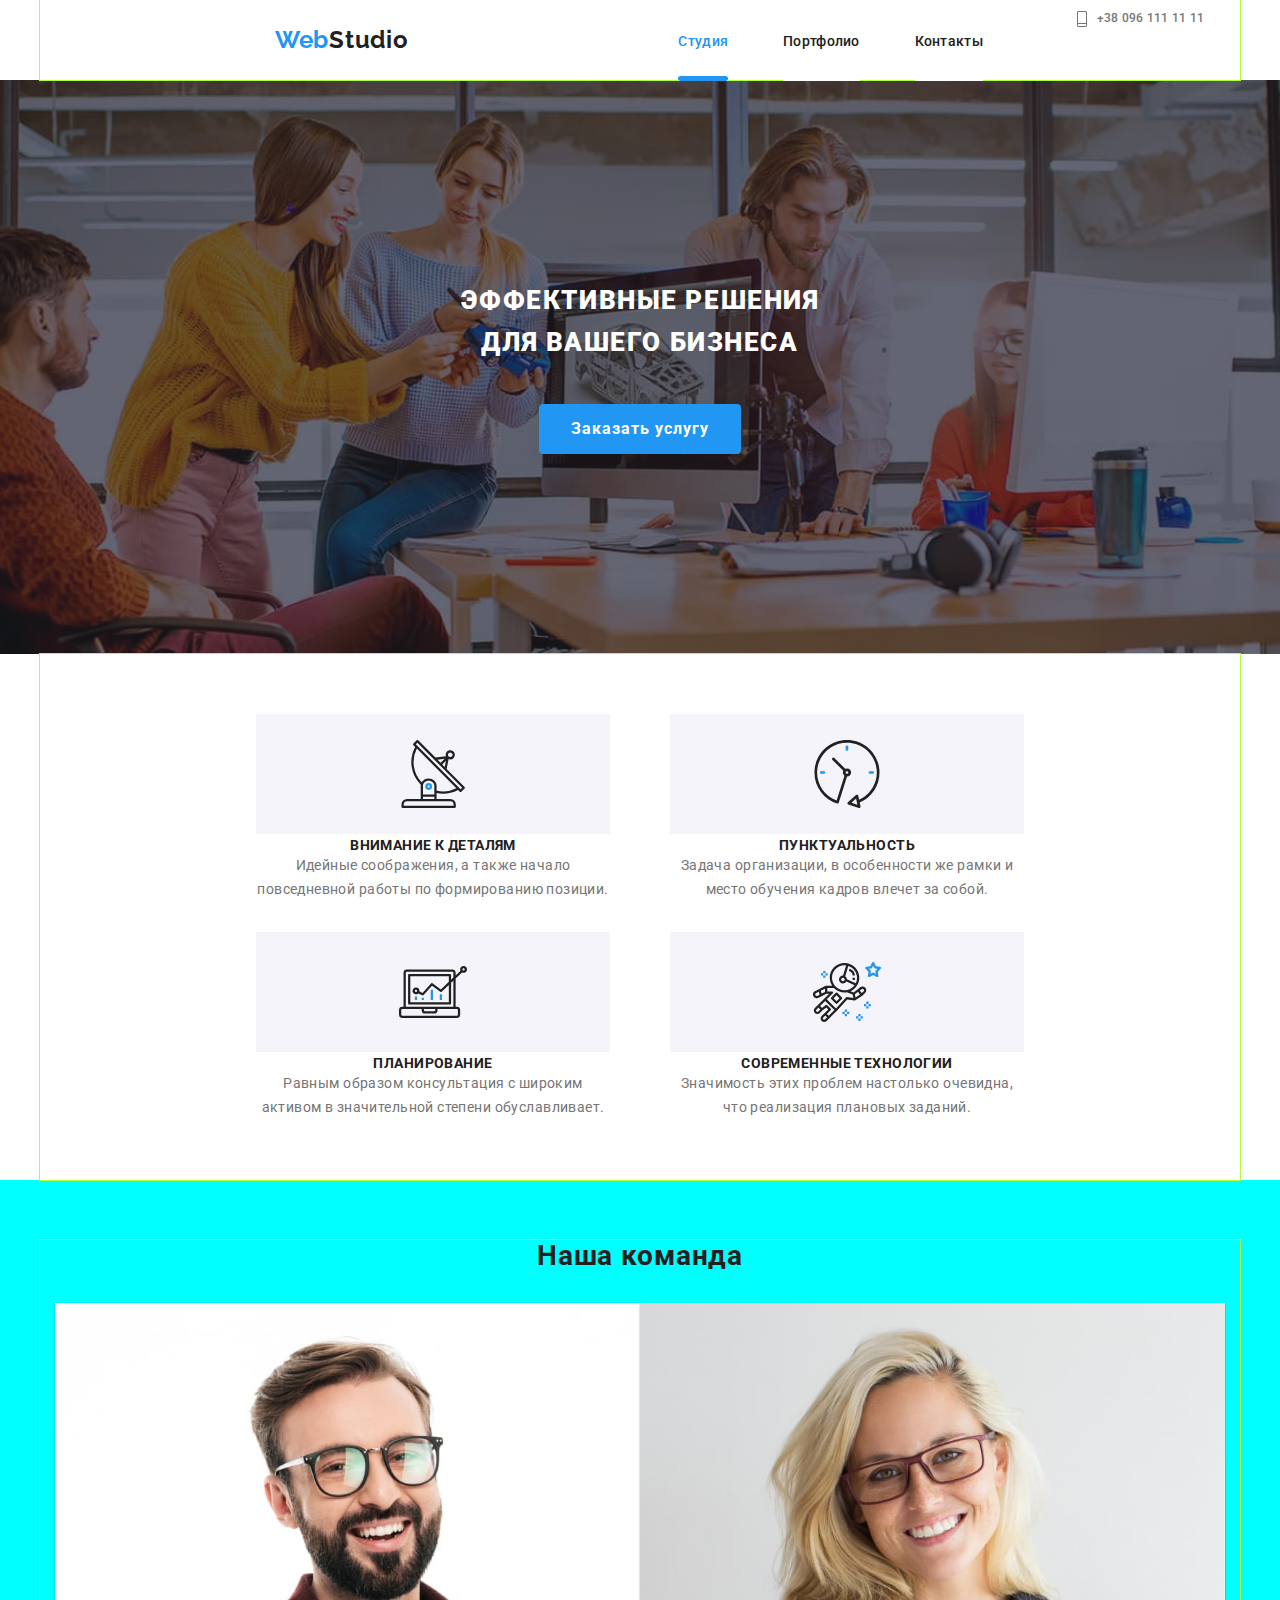
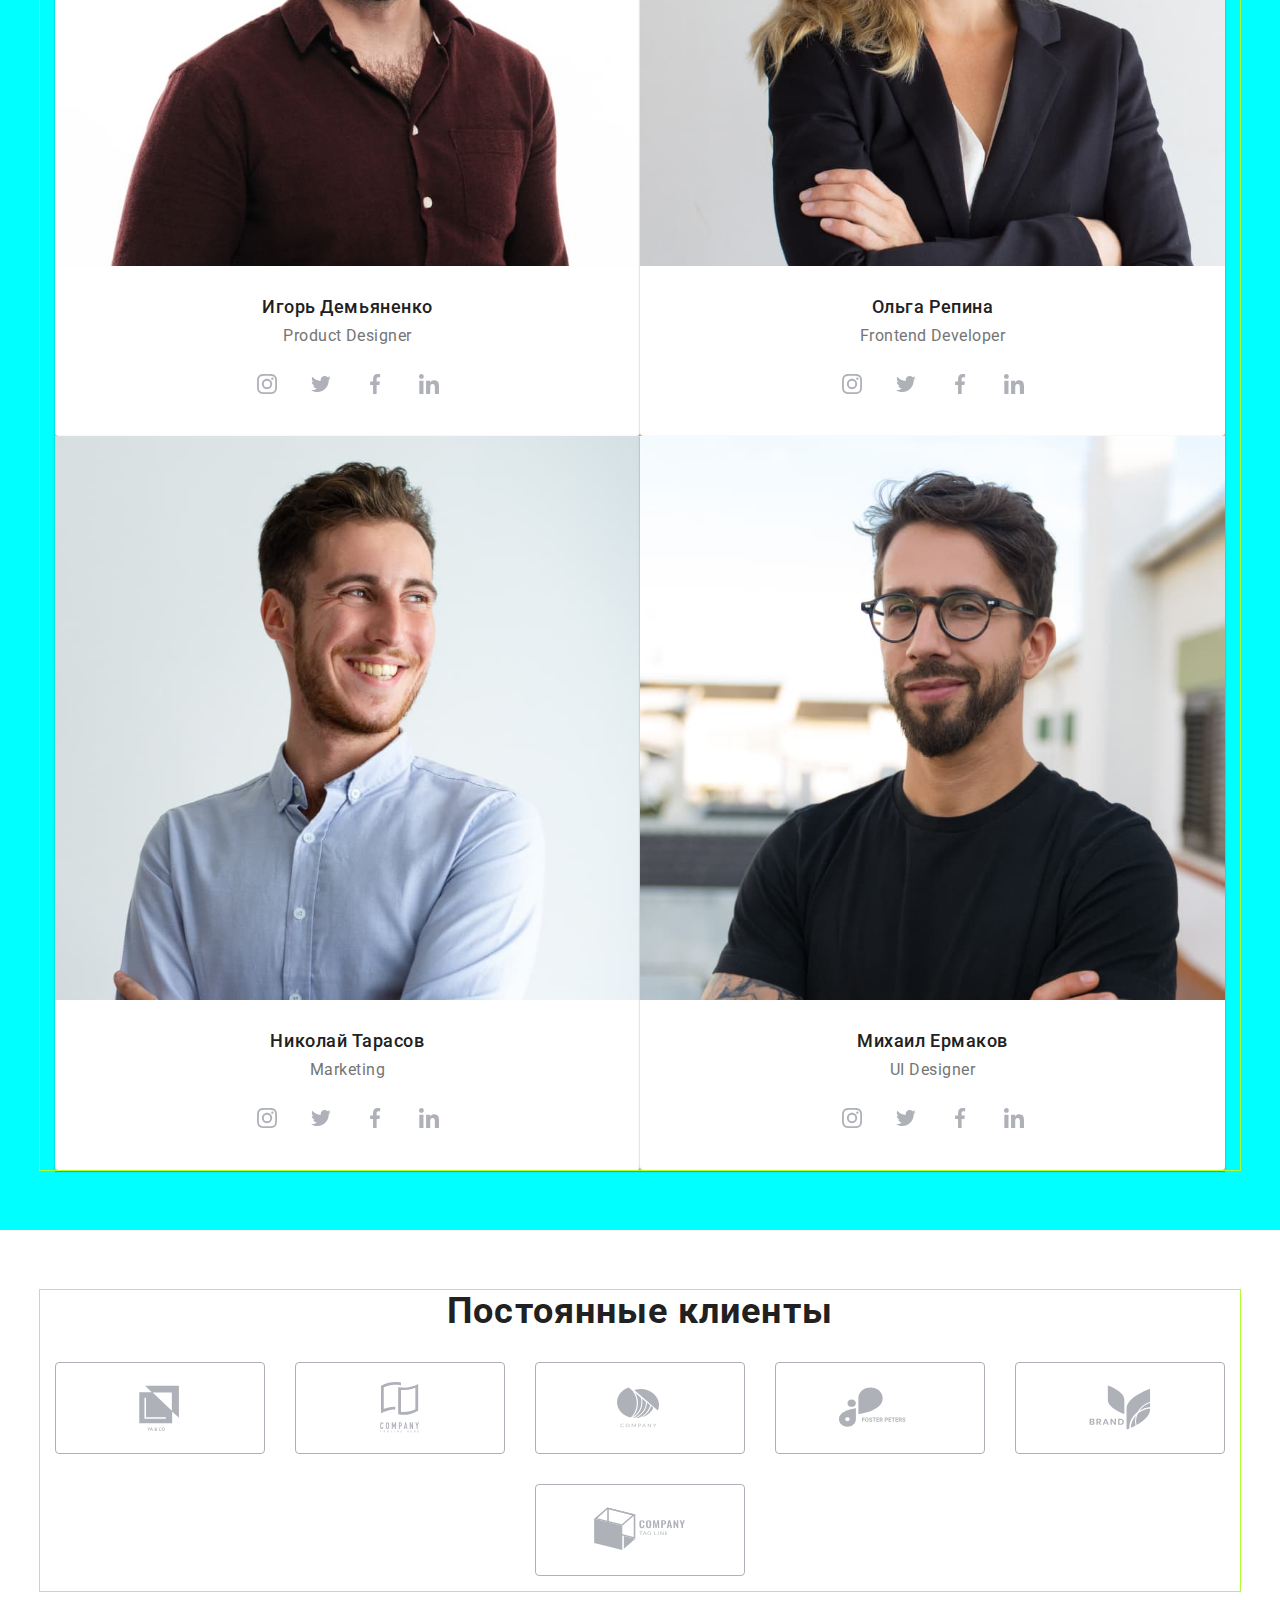
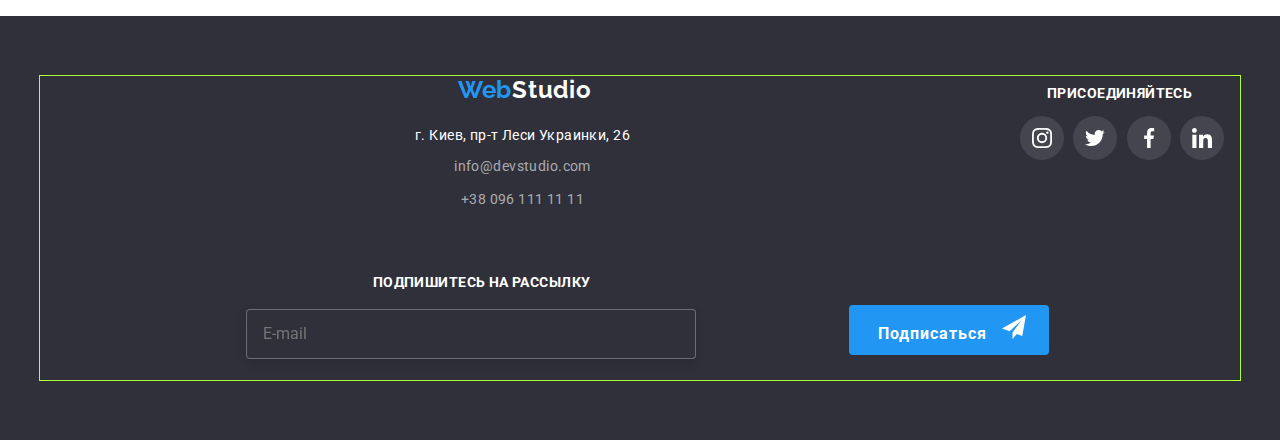
==== commit 5c3aa80c: "qqqqqq" ====
--- a/index.html
+++ b/index.html
@@ -343,7 +343,7 @@
               </li>
 
 
-            </ul>
+             </ul>
           </div>
 
         </li>
--- a/css/main.min.css
+++ b/css/main.min.css
@@ -1 +1 @@
-h1,h2,h3,h4,p,ul{margin:0px;padding:0px}body{margin:0;color:#757575;font-family:Roboto,sans-serif;background-color:#fff;letter-spacing:.03em}:root{--main-bg-color: #ffffff;--dg-sacond-color: #2f303a;--text-main-color: #757575;--hov-foc-color: #2196f3;--hov-foc-exclusiv: #188ce8;--text-dec-black: #212121;--text-rgb-a: rgba(255, 255, 255, 0.6);--text-bg-dop: #f5f4fa}.container{outline:1px solid #adff2f;margin:0 auto;padding-left:15px;padding-right:15px}@media screen and (min-width: 480px){.container{width:480px}}@media screen and (min-width: 768px){.container{width:768px}}@media screen and (min-width: 1200px){.container{width:1200px}}.header-nav{background-color:var(--main-bg-color);display:-webkit-box;display:-ms-flexbox;display:flex;margin-left:0 auto;-webkit-box-align:center;-ms-flex-align:center;align-items:center;position:relative}@media screen and (min-width: 768px){.header-nav{height:80px;margin-left:auto;margin-right:auto}}.main-nav{color:var(--text-dec-black);display:-webkit-box;display:-ms-flexbox;display:flex;-webkit-box-align:center;-ms-flex-align:center;align-items:center;margin-right:0px}@media screen and (min-width: 768px){.main-nav{background-color:#deb887;display:-webkit-box;display:-ms-flexbox;display:flex;height:80px;margin-left:auto;margin-right:auto}}.mobdiv{border:1px solid transparent;width:480px;height:60px;padding-left:15px;padding-top:15px;margin-left:-15px;margin-right:-15px;display:-webkit-box;display:-ms-flexbox;display:flex;-webkit-box-pack:justify;-ms-flex-pack:justify;justify-content:space-between}@media screen and (min-width: 768px){.mobdiv{background-color:#fff;display:-webkit-box;display:-ms-flexbox;display:flex;width:100%;height:100%;margin:0}}.moddiv_bat{display:-webkit-inline-box;display:-ms-inline-flexbox;display:inline-flex;margin-right:15px;padding:0;background-color:transparent;border:transparent;margin-left:276px;z-index:5}@media screen and (min-width: 767px){.moddiv_bat{display:none}}.mobdiv_icon{width:40px;height:40px}.moddiv_bat .mobdiv_menu{display:none}.moddiv_bat.is-open .mobdiv_menu{display:block}.moddiv_bat.is-open .mobdiv_cros{display:none}.link-studio{display:inline;font-family:Raleway;font-weight:700;font-size:24px;line-height:1.16;letter-spacing:.03em;text-decoration:none;color:var(--text-dec-black);margin-bottom:16px}@media screen and (min-width: 768px){.link-studio{background-color:#fff;margin-top:10px;margin-left:-15px}}.logoone{color:var(--hov-foc-color);font-family:Raleway;font-weight:700;font-size:24px;line-height:1.16;letter-spacing:.03em}.logoand{font-family:Raleway;font-weight:700;font-size:24px;line-height:1.16;letter-spacing:.03em;-webkit-transition:color 250ms cubic-bezier(0.4, 0, 0.2, 1);transition:color 250ms cubic-bezier(0.4, 0, 0.2, 1);-webkit-transition-property:var(--hov-foc-color);transition-property:var(--hov-foc-color)}.logoand:hover{color:var(--hov-foc-color)}.pi{display:none}.pi.is-open{display:-webkit-box;display:-ms-flexbox;display:flex;-webkit-box-orient:vertical;-webkit-box-direction:normal;-ms-flex-direction:column;flex-direction:column;position:absolute;top:0;left:0;width:100%;height:796px;background-color:#fff;padding-top:48px;padding-left:40px;padding-bottom:48px;position:fixed}@media screen and (min-width: 768px){.pi{background-color:#fff;display:block;display:-webkit-box;display:-ms-flexbox;display:flex;height:100%;margin:0}}.navbox{list-style:none;margin-bottom:115px}.navbox.is-open{display:-webkit-box;display:-ms-flexbox;display:flex;padding-top:48px;padding-bottom:40px;-ms-flex-wrap:wrap;flex-wrap:wrap}@media screen and (min-width: 768px){.navbox{background-color:#fff;display:block;display:-webkit-box;display:-ms-flexbox;display:flex;list-style:none;margin-bottom:none}}.span{color:var(--hov-foc-color);font-family:Raleway;font-weight:700;font-size:26px;line-height:1.92;letter-spacing:.03em}.navbox--current::after{content:"";width:100%;height:5px;background-color:var(--hov-foc-color);position:absolute;left:0;bottom:0;border-radius:4px}@media screen and (min-width: 768px){.navbox--current::after{width:100%;left:0;bottom:0;border-radius:4px;position:absolute}}.navbox__link{color:var(--text-dec-black);text-decoration:none;letter-spacing:.02em;display:-webkit-inline-box;display:-ms-inline-flexbox;display:inline-flex;font-weight:500;-webkit-transition:250ms cubic-bezier(0.4, 0, 0.2, 1);transition:250ms cubic-bezier(0.4, 0, 0.2, 1)}@media screen and (min-width: 768px){.navbox__link{font-size:12px;margin:5px;position:relative;padding-bottom:32px;padding-top:28px}}@media screen and (min-width: 768px)and (max-width: 1199px){.comynication{padding:0;margin:0}}.navbox__boxin{background-color:#fff;font-size:40px;margin-bottom:35px}@media screen and (min-width: 768px){.navbox__boxin{font-style:normal;font-weight:500;font-size:14px;line-height:16px;letter-spacing:.02em;margin-left:50px}}.navbox--current{color:var(--hov-foc-color)}.contact{-webkit-box-orient:vertical;-webkit-box-direction:normal;-ms-flex-direction:column;flex-direction:column;list-style:none;font-size:14px;line-height:1.14;display:-webkit-box;display:-ms-flexbox;display:flex}@media screen and (min-width: 768px){.contact{background-color:#fff;display:block;height:100%;margin-left:84px;margin-right:0;padding-top:3px;display:-webkit-box;display:-ms-flexbox;display:flex;-webkit-box-orient:vertical;-webkit-box-direction:reverse;-ms-flex-direction:column-reverse;flex-direction:column-reverse}}.mobset{display:-webkit-box;display:-ms-flexbox;display:flex;list-style:none;font-size:18px;line-height:1.21;letter-spacing:.02em;margin-top:64px}@media screen and (min-width: 767px){.mobset{display:none}}.mobset_li{margin-left:10px;padding-left:10px;border-left:1px solid rgba(33,33,33,.2)}.mobset_li.mobset_li:first-child{border:none;margin-left:0;padding-left:0}.mobset_link{display:-webkit-inline-box;display:-ms-inline-flexbox;display:inline-flex;font-family:Roboto;font-style:normal;font-weight:500;font-size:18px;line-height:22px;letter-spacing:.02em;color:#2196f3}.contact .navbox__link{color:var(--text-main-color);text-decoration:none;list-style:none;display:-webkit-inline-box;display:-ms-inline-flexbox;display:inline-flex;fill:var(--text-main-color)}.contact .contact__linka{font-size:24px;-webkit-box-align:center;-ms-flex-align:center;align-items:center;display:-webkit-box;display:-ms-flexbox;display:flex;font-weight:500;letter-spacing:.02em;margin:16px;margin-left:0}@media screen and (min-width: 768px){.contact .contact__linka{font-weight:500;font-size:12px;line-height:14px;letter-spacing:.02em;color:#757575;margin-top:0}}.contact__linka:last-child{margin-right:0px}.navbox__link:hover,.navbox__link:focus{color:var(--hov-foc-color);fill:var(--hov-foc-color);font-size:40px}@media screen and (min-width: 768px){.navbox__link:hover,.navbox__link:focus{fill:var(--hov-foc-color);font-size:14px}}.contact__linka:hover,.contact__linka:focus{fill:var(--hov-foc-color);font-size:40px}.contact__telsvg{display:none;width:16px;height:12px;margin-right:10px}@media screen and (min-width: 768px){.contact__telsvg{display:block}}.contact__phonesvg{display:none;width:10px;height:16px;margin-right:10px}@media screen and (min-width: 768px){.contact__phonesvg{display:block}}.solutions{background-color:var(--dg-sacond-color);letter-spacing:.06em;max-width:1600px;padding-top:200px;padding-bottom:200px;text-align:center;margin-left:auto;margin-right:auto;background-image:-webkit-gradient(linear, left top, left bottom, from(rgba(47, 48, 58, 0.4)), to(rgba(47, 48, 58, 0.4))),url(../images/Imgfotomain.jpg);background-image:linear-gradient(rgba(47, 48, 58, 0.4), rgba(47, 48, 58, 0.4)),url(../images/Imgfotomain.jpg);background-color:#c4c4c4;background-repeat:no-repeat;background-size:cover;background-position:center}.solution-business{color:var(--main-bg-color);font-family:Roboto;font-weight:900;font-size:26px;line-height:1.61;letter-spacing:.06em;margin:0 auto;text-transform:uppercase}@media screen and (min-width: 768px){.solution-business{font-size:26px;max-width:360px}}.ordservis{color:var(--main-bg-color);font-family:inherit;font-weight:700;font-size:16px;line-height:1.87;letter-spacing:.06em;cursor:pointer;background-color:var(--hov-foc-color);border-radius:4px;padding:10px 32px 10px 32px;margin-top:40px;text-align:center;-webkit-transition:color 250ms cubic-bezier(0.4, 0, 0.2, 1);transition:color 250ms cubic-bezier(0.4, 0, 0.2, 1);-webkit-transition-property:var(--hov-foc-color);transition-property:var(--hov-foc-color);border:transparent}.ordservis:hover,.ordservis:focus{background-color:var(--hov-foc-exclusiv)}.backdrop.is-hidden{pointer-events:none;opacity:0}.backdrop{position:fixed;top:0;left:0;width:100%;height:100%;border:2px solid transparent;background-color:rgba(0,0,0,.2)}.modal{position:absolute;top:50%;left:50%;-webkit-transform:translate(-50%, -50%);transform:translate(-50%, -50%);background-color:#fff;border:2px solid transparent;-webkit-transition:-webkit-transform 250ms cubic-bezier(0.4, 0, 0.2, 1);transition:-webkit-transform 250ms cubic-bezier(0.4, 0, 0.2, 1);transition:transform 250ms cubic-bezier(0.4, 0, 0.2, 1);transition:transform 250ms cubic-bezier(0.4, 0, 0.2, 1), -webkit-transform 250ms cubic-bezier(0.4, 0, 0.2, 1);width:450px;height:609px}.formfild__closebat{position:absolute;right:8px;top:8px;width:30px;height:30px;border-radius:50%;border:1px solid rgba(0,0,0,.1);background-color:#fff}.formfild__closebat:hover{fill:var(--hov-foc-color);-webkit-transition:color 250ms cubic-bezier(0.4, 0, 0.2, 1);transition:color 250ms cubic-bezier(0.4, 0, 0.2, 1);-webkit-transition-property:var(--hov-foc-color);transition-property:var(--hov-foc-color)}.formfild__closesvg{width:11px;height:11px}.formfild{border:1px solid transparent;height:auto;margin-left:auto;margin-right:auto;padding:40px}.formfild__form-grup{border:1px solid transparent;display:-webkit-box;display:-ms-flexbox;display:flex;-webkit-box-orient:vertical;-webkit-box-direction:normal;-ms-flex-direction:column;flex-direction:column;-webkit-box-align:start;-ms-flex-align:start;align-items:flex-start;margin-bottom:10px}.formfild__form-grup:first-child{margin-bottom:0px;position:relative}.formfild__form-grup input{height:40px;width:370px;border-radius:4px;background:#fff;border:1px solid rgba(33,33,33,.2);-webkit-box-sizing:border-box;box-sizing:border-box;padding:0;padding-left:30px}.formfild__testone:hover,.formfild__testone:focus{border-color:var(--hov-foc-color);border:1px solid var(--hov-foc-color)}.formfild__form-grup input:hover,.formfild__form-grup input:focus{border-color:var(--hov-foc-color);-webkit-transition:color 250ms cubic-bezier(0.4, 0, 0.2, 1);transition:color 250ms cubic-bezier(0.4, 0, 0.2, 1);-webkit-transition-property:var(--hov-foc-color);transition-property:var(--hov-foc-color)}.formfild__form-grup input:hover+.formfild__fon,.formfild__form-grup input:focus+.formfild__fon{fill:var(--hov-foc-color);border-color:var(--hov-foc-color)}input:not(:-moz-placeholder-shown), input:not(:-moz-placeholder-shown)+.formfild__fon{fill:var(--hov-foc-color);border-color:var(--hov-foc-color)}input:not(:-ms-input-placeholder), input:not(:-ms-input-placeholder)+.formfild__fon{fill:var(--hov-foc-color);border-color:var(--hov-foc-color)}input:not(:placeholder-shown),input:not(:placeholder-shown)+.formfild__fon{fill:var(--hov-foc-color);border-color:var(--hov-foc-color)}textarea:not(:-moz-placeholder-shown){border-color:var(--hov-foc-color)}textarea:not(:-ms-input-placeholder){border-color:var(--hov-foc-color)}textarea:not(:placeholder-shown){border-color:var(--hov-foc-color)}.formfild__form-grup label{margin-bottom:4px;font-size:12px;color:var(--text-main-color);line-height:1.16;font-weight:400;letter-spacing:.01em}.formfild__form-grup .formfild__modform{font-family:Roboto;font-weight:bold;font-size:20px;line-height:23px;text-align:center;letter-spacing:.03em;color:var(--text-dec-black);margin-bottom:12px}.formfild__mail-div{position:relative;display:inline-block}.formfild__fon{position:absolute;width:15px;height:12px;display:inline-block;-webkit-transform:translateX(-356px);transform:translateX(-356px);margin-top:14px}.formfild__form-grup:hover,.formfild__form-grup:focus{-webkit-transition:color 250ms cubic-bezier(0.4, 0, 0.2, 1);transition:color 250ms cubic-bezier(0.4, 0, 0.2, 1);-webkit-transition-property:var(--hov-foc-color);transition-property:var(--hov-foc-color)}textarea{border-radius:4px;width:370px;height:120px;border:1px solid rgba(33,33,33,.2);-webkit-box-sizing:border-box;box-sizing:border-box;resize:none;padding-top:12px;padding-right:16px;padding-bottom:12px;padding-left:16px;font-size:14px;line-height:1.14;letter-spacing:.01em;color:rgba(117,117,117,.5);margin-bottom:10px}textarea:hover,textarea:focus{-webkit-transition:color 250ms cubic-bezier(0.4, 0, 0.2, 1);transition:color 250ms cubic-bezier(0.4, 0, 0.2, 1);-webkit-transition-property:var(--hov-foc-color);transition-property:var(--hov-foc-color);border-color:var(--hov-foc-color);border:1px solid var(--hov-foc-color)}.formfild__form-grup ::-webkit-input-placeholder{font-size:12px;line-height:1.16;letter-spacing:.01em;color:rgba(117,117,117,.5)}.formfild__form-grup ::-moz-placeholder{font-size:12px;line-height:1.16;letter-spacing:.01em;color:rgba(117,117,117,.5)}.formfild__form-grup :-ms-input-placeholder{font-size:12px;line-height:1.16;letter-spacing:.01em;color:rgba(117,117,117,.5)}.formfild__form-grup ::-ms-input-placeholder{font-size:12px;line-height:1.16;letter-spacing:.01em;color:rgba(117,117,117,.5)}.formfild__form-grup ::placeholder{font-size:12px;line-height:1.16;letter-spacing:.01em;color:rgba(117,117,117,.5)}.formfild__task{display:-webkit-box;display:-ms-flexbox;display:flex}.formfild__kvadrat{display:block;width:16px;height:15px;border-radius:4px;border:1px solid var(--text-dec-black);border-color:var(--text-dec-black);display:none}.formfild__chekblue{display:block;width:16px;height:15px;border-radius:4px;border:2px solid var(--text-dec-black);margin-right:2px;margin-left:2px}.formfild__task input:checked+.formfild__chekblue{background-image:url(../images/ichecki.svg);background-size:contain;border:2px solid var(--hov-foc-color);background-color:var(--hov-foc-color)}.formfild__sogltex{font-size:12px;color:var(--text-main-color);line-height:1.16;font-weight:400;letter-spacing:.03em;display:bloc}.formfild__yslovi{color:var(--hov-foc-color)}.formfild__but-send{color:var(--main-bg-color);font-family:inherit;font-weight:700;font-size:16px;line-height:1.87;letter-spacing:.06em;cursor:pointer;background-color:var(--hov-foc-color);border-radius:4px;padding:10px 32px 10px 32px;width:200px;height:50px;text-align:center;-webkit-transition:color 250ms cubic-bezier(0.4, 0, 0.2, 1);transition:color 250ms cubic-bezier(0.4, 0, 0.2, 1);-webkit-transition-property:var(--hov-foc-color);transition-property:var(--hov-foc-color);margin-top:30px;border:transparent}.formfild__but-send:hover,.formfild__but-send:focus{background-color:var(--hov-foc-color);-webkit-transition:color 250ms cubic-bezier(0.4, 0, 0.2, 1);transition:color 250ms cubic-bezier(0.4, 0, 0.2, 1);-webkit-transition-property:var(--hov-foc-color);transition-property:var(--hov-foc-color)}.box-section{background-color:green}.module{padding-top:60px;padding-bottom:60px}@media screen and (min-width: 768px){.module{background-color:#ff0;padding-top:60px;padding-bottom:60px;display:-webkit-box;display:-ms-flexbox;display:flex;width:768px;-ms-flex-line-pack:justify;align-content:space-between}}.module__groop-pec:first-child{margin-left:0px}@media screen and (min-width: 768px){.module__groop-pec:first-child{margin-left:0}}.module__icomfive{border:1px solid gold;background-color:#f5f4fa;height:120px;width:450px;margin-right:auto;margin-left:auto;padding-top:25px;padding-bottom:25px;-webkit-box-align:center;-ms-flex-align:center;align-items:center}@media screen and (min-width: 768px){.module__icomfive{width:354px}}.module_svg{width:auto;height:auto}.module__groop-pec{list-style:none;text-align:center;margin-left:auto;margin-right:auto}@media screen and (min-width: 768px){.module__groop-pec{margin:15px}}.module__good-job{color:var(--text-dec-black);font-family:Roboto;font-weight:700;font-size:14px;line-height:1.14;letter-spacing:.03em;text-transform:uppercase}.module__exersise{font-weight:normal;font-size:14px;line-height:1.71;letter-spacing:.03em}.doing{display:none}.partition{background:var(--text-bg-dop);padding-bottom:60px;padding-top:60px}.doing__what-we-are-doing{text-align:center;margin-bottom:30px;font-family:Roboto;font-style:normal;font-weight:bold;font-size:28px;line-height:1.17;letter-spacing:.03em;color:#212121}.partition__together-team{list-style:none;display:-webkit-box;display:-ms-flexbox;display:flex;-webkit-box-orient:vertical;-webkit-box-direction:normal;-ms-flex-direction:column;flex-direction:column}.partition__portfol{margin-right:auto;margin-left:auto;margin-bottom:30px;height:auto;-webkit-box-shadow:0px 1px 3px rgba(0,0,0,.12),0px 1px 1px rgba(0,0,0,.14),0px 2px 1px rgba(0,0,0,.2);box-shadow:0px 1px 3px rgba(0,0,0,.12),0px 1px 1px rgba(0,0,0,.14),0px 2px 1px rgba(0,0,0,.2)}.partition__portfol:last-child{margin-right:0px}.partition__divtext{padding-top:30px;padding-bottom:30px;background-color:#fff;border-radius:0px 0px 4px 4px}.partition__foto-ouer-team{display:-webkit-box;display:-ms-flexbox;display:flex}.partition__foto-port{height:450px}.partition__name{color:var(--text-dec-black);font-family:Roboto;font-weight:500;font-size:16px;line-height:1.18;letter-spacing:.03em;margin-bottom:10px;text-align:center}.partition__prof{font-weight:normal;font-size:16px;line-height:1.18;letter-spacing:.03em;text-align:center;margin-bottom:16px}.partition__icomcparens{display:-webkit-box;display:-ms-flexbox;display:flex;-webkit-box-pack:justify;-ms-flex-pack:justify;justify-content:space-between;list-style:none;width:206px;height:44px;margin-left:auto;margin-right:auto}.partition__icomclas{display:-webkit-inline-box;display:-ms-inline-flexbox;display:inline-flex;border:1px solid transparent;width:44px;height:44px}.partition__icoma{display:-webkit-inline-box;display:-ms-inline-flexbox;display:inline-flex;fill:#afb1b8;border:1px solid transparent;border-radius:50%;width:100%;height:100%;-webkit-box-align:center;-ms-flex-align:center;align-items:center;-webkit-box-pack:center;-ms-flex-pack:center;justify-content:center;-webkit-transition:color 250ms cubic-bezier(0.4, 0, 0.2, 1);transition:color 250ms cubic-bezier(0.4, 0, 0.2, 1);-webkit-transition-property:var(--hov-foc-color);transition-property:var(--hov-foc-color)}.partition__icoma:hover,.partition__icoma:focus{background-color:var(--hov-foc-color);fill:#fff}.partition__icomhover{width:20px;height:20px}.section-klient{padding-top:60px;padding-bottom:40px}.wrapper{font-family:Roboto;display:block;font-weight:bold;font-size:36px;line-height:42px;text-align:center;letter-spacing:.03em;color:#212121;margin-bottom:30px}.division{display:-webkit-box;display:-ms-flexbox;display:flex;-ms-flex-wrap:wrap;flex-wrap:wrap;margin:-15px;-webkit-box-pack:center;-ms-flex-pack:center;justify-content:center}.division__list{width:210px;height:92px;list-style:none;margin-top:15px;margin-left:15px;margin-bottom:15px;margin-right:15px}.division__link{display:-webkit-inline-box;display:-ms-inline-flexbox;display:inline-flex;width:inherit;height:inherit;-webkit-box-pack:center;-ms-flex-pack:center;justify-content:center;-webkit-box-align:center;-ms-flex-align:center;align-items:center;fill:#afb1b8;border:1px solid #afb1b8;border-radius:4px;-webkit-transition:250ms cubic-bezier(0.4, 0, 0.2, 1);transition:250ms cubic-bezier(0.4, 0, 0.2, 1)}.division__link:hover,.division__link:focus{fill:#2196f3;border:1px solid #2196f3}.division__icon{border:1px solid transparent;width:106px;height:60px}footer{background:var(--dg-sacond-color)}.fut-box{padding-top:60px;padding-bottom:60px;width:auto;margin:0px auto}.fut-container{display:-webkit-box;display:-ms-flexbox;display:flex;-ms-flex-wrap:wrap;flex-wrap:wrap;-webkit-box-pack:center;-ms-flex-pack:center;justify-content:center}.footerbox{margin-bottom:60px;margin-left:auto;margin-right:auto}.footerbox__foot-link{text-decoration:none;margin-bottom:20px;display:inline-block;margin-left:43px}.footerbox__foot-logo{color:var(--hov-foc-color);font-family:Raleway;font-weight:bold;font-size:24px;line-height:1.16;letter-spacing:.03em}.footerbox__foot-logoand{color:var(--main-bg-color);font-family:Raleway;font-weight:700;font-size:24px;line-height:1.16;letter-spacing:.03em;-webkit-transition:color 250ms cubic-bezier(0.4, 0, 0.2, 1);transition:color 250ms cubic-bezier(0.4, 0, 0.2, 1);-webkit-transition-property:var(--hov-foc-color);transition-property:var(--hov-foc-color)}.footerbox__foot-logoand:hover,.footerbox__foot-logoand:focus{color:var(--hov-foc-color)}.footerbox__foot-address{color:var(--main-bg-color);font-style:normal;font-size:14px;line-height:1.71;letter-spacing:.03em;margin-bottom:8px}.footerbox__foot-mail-tel{list-style:none;text-align:center}.footerbox__foot-mail-com{color:var(--text-rgb-a);font-size:14px;line-height:1.71;letter-spacing:.03em;text-decoration:none;display:inline-block;margin-bottom:9px;-webkit-transition:color 250ms cubic-bezier(0.4, 0, 0.2, 1);transition:color 250ms cubic-bezier(0.4, 0, 0.2, 1);-webkit-transition-property:var(--hov-foc-color);transition-property:var(--hov-foc-color)}.footerbox__foot-mail-com:hover,.footerbox__foot-mail-com:focus{color:var(--hov-foc-color)}.footerbox__foot-tel-com{color:var(--text-rgb-a);font-size:14px;line-height:1.71;letter-spacing:.03em;text-decoration:none;-webkit-transition:color 250ms cubic-bezier(0.4, 0, 0.2, 1);transition:color 250ms cubic-bezier(0.4, 0, 0.2, 1);-webkit-transition-property:var(--hov-foc-color);transition-property:var(--hov-foc-color)}.footerbox__foot-tel-com:hover,.footerbox__foot-tel-com:focus{color:var(--hov-foc-color)}.blok-connect{border:1px solid transparent;width:206px;height:80px;margin-left:29px;margin-bottom:60px}.blok-connect_connekt{display:inline-block;text-transform:uppercase;font-weight:bold;font-size:14px;line-height:16px;letter-spacing:.03em;text-transform:uppercase;color:#fff;margin-bottom:15px;margin-left:27px}.blok-futcon_connekt{display:inline-block;text-transform:uppercase;font-weight:bold;font-size:14px;line-height:16px;letter-spacing:.03em;text-transform:uppercase;color:#fff;margin-bottom:15px;margin-left:127px}.fut-container{display:-webkit-box;display:-ms-flexbox;display:flex;-webkit-box-align:baseline;-ms-flex-align:baseline;align-items:baseline}.socials{display:-webkit-box;display:-ms-flexbox;display:flex;-webkit-box-pack:justify;-ms-flex-pack:justify;justify-content:space-between}.socials__list-fut-li{width:44px;height:44px;list-style:none}.socials__link-fut-a{display:-webkit-inline-box;display:-ms-inline-flexbox;display:inline-flex;-webkit-box-pack:center;-ms-flex-pack:center;justify-content:center;-webkit-box-align:center;-ms-flex-align:center;align-items:center;border:1px solid transparent;border-radius:50%;fill:#fff;width:100%;height:100%;background-color:rgba(255,255,255,.1);-webkit-transition:color 250ms cubic-bezier(0.4, 0, 0.2, 1);transition:color 250ms cubic-bezier(0.4, 0, 0.2, 1);-webkit-transition-property:var(--hov-foc-color);transition-property:var(--hov-foc-color)}.socials__link-fut-a:hover,.socials__link-fut-a:focus{fill:#fff;background-color:var(--hov-foc-color)}.socials__icon-fut{width:20px;height:20px}.blok-futcon{border:1px solid transparent;width:auto;margin-left:15px}.footer-sect__futimp{height:50px;width:450px;padding-left:16px;padding-top:15px;padding-bottom:15px;background:#2f303a;border:1px solid rgba(255,255,255,.3);-webkit-box-sizing:border-box;box-sizing:border-box;-webkit-filter:drop-shadow(0px 4px 4px rgba(0, 0, 0, 0.15));filter:drop-shadow(0px 4px 4px rgba(0, 0, 0, 0.15));border-radius:4px;margin-right:12px;color:var(--text-bg-dop);margin-bottom:20px}.footer-sect__but-futsend{color:var(--main-bg-color);font-family:inherit;font-weight:700;font-size:16px;line-height:1.87;letter-spacing:.06em;cursor:pointer;background-color:var(--hov-foc-color);border-radius:4px;padding-top:10px;padding-bottom:10px;padding-right:0px;border:transparent;width:200px;height:50px;text-align:center;-webkit-transition:color 250ms cubic-bezier(0.4, 0, 0.2, 1);transition:color 250ms cubic-bezier(0.4, 0, 0.2, 1);-webkit-transition-property:var(--hov-foc-color);transition-property:var(--hov-foc-color);margin-left:137px}.footer-sect__svg-flight{width:24px;height:24px;margin-left:10px;fill:var(--text-bg-dop)}.ouer-work{padding-top:100px;margin:0px}.section-but{padding-bottom:0;border-top:1px solid #ececec;padding-top:60px;padding-bottom:40px}.pushbutton{list-style:none;display:-webkit-box;display:-ms-flexbox;display:flex;-ms-flex-wrap:wrap;flex-wrap:wrap}.pushbutton__butli{margin-right:8px;margin-bottom:15px}.pushbutton__mar{margin-right:0px}.pushbutton__but{color:var(--text-dec-black);font-family:inherit;font-weight:500;font-size:16px;line-height:1.62;letter-spacing:.03em;cursor:pointer;background-color:var(--text-bg-dop);border-radius:4px;border:1px solid transparent;padding-top:6px;padding-right:22px;padding-bottom:6px;padding-left:22px;-webkit-transition:color 250ms cubic-bezier(0.4, 0, 0.2, 1);transition:color 250ms cubic-bezier(0.4, 0, 0.2, 1);-webkit-transition-property:var(--hov-foc-color);transition-property:var(--hov-foc-color)}.pushbutton__but:hover,.pushbutton__but:focus{color:var(--main-bg-color);background-color:var(--hov-foc-color);-webkit-box-shadow:0px 1px 1px rgba(0,0,0,.12),0px 4px 4px rgba(0,0,0,.06),1px 4px 6px rgba(0,0,0,.16);box-shadow:0px 1px 1px rgba(0,0,0,.12),0px 4px 4px rgba(0,0,0,.06),1px 4px 6px rgba(0,0,0,.16)}.sales-unit{padding-bottom:30px;list-style:none}.sales-unit__list{margin-bottom:30px}.sales-unit__link{text-decoration:none;-webkit-transition:color 250ms cubic-bezier(0.4, 0, 0.2, 1);transition:color 250ms cubic-bezier(0.4, 0, 0.2, 1);-webkit-transition-property:var(--hov-foc-color);transition-property:var(--hov-foc-color)}.sales-unit__link:hover{-webkit-box-shadow:0px 1px 3px rgba(0,0,0,.12),0px 1px 1px rgba(0,0,0,.14),0px 2px 1px rgba(0,0,0,.2);box-shadow:0px 1px 3px rgba(0,0,0,.12),0px 1px 1px rgba(0,0,0,.14),0px 2px 1px rgba(0,0,0,.2)}.sales-unit__inner{display:block;max-width:100%;margin-bottom:0px;position:relative;overflow:hidden}.sales-unit__overlay{display:inline-block;content:"";position:absolute;-webkit-transform:translateY(100%);transform:translateY(100%);-webkit-transition:-webkit-transform 250ms cubic-bezier(0.4, 0, 0.2, 1);transition:-webkit-transform 250ms cubic-bezier(0.4, 0, 0.2, 1);transition:transform 250ms cubic-bezier(0.4, 0, 0.2, 1);transition:transform 250ms cubic-bezier(0.4, 0, 0.2, 1), -webkit-transform 250ms cubic-bezier(0.4, 0, 0.2, 1);top:0;left:0;width:100%;height:100%;color:#fff;background-color:var(--hov-foc-color);padding-top:63px;padding-bottom:63px;padding-left:24px;padding-right:24px}.sales-unit__link:hover .sales-unit__overlay{-webkit-transform:translateY(0);transform:translateY(0)}.sales-unit__textloren{font-family:Roboto;font-style:normal;font-weight:normal;font-size:18px;line-height:1.6;letter-spacing:.03em;color:#fff}img{display:block;width:100%}.sales-unit__foto-a{margin-bottom:0px;display:block}.sales-unit__contentdiv{padding-top:20px;padding-right:24px;padding-left:24px;padding-bottom:20px;border-bottom:1px solid #eee;border-left:1px solid #eee;border-right:1px solid #eee}.sales-unit__know-how{color:var(--text-dec-black);font-weight:700;font-size:18px;line-height:2;letter-spacing:.06em;margin-bottom:4px;display:inline}.sales-unit__instrument-veb{color:var(--text-main-color);font-size:16px;line-height:1.87;letter-spacing:.03em}/*# sourceMappingURL=main.min.css.map */+h1,h2,h3,h4,p,ul{margin:0px;padding:0px}body{margin:0;color:#757575;font-family:Roboto,sans-serif;background-color:#fff;letter-spacing:.03em}:root{--main-bg-color: #ffffff;--dg-sacond-color: #2f303a;--text-main-color: #757575;--hov-foc-color: #2196f3;--hov-foc-exclusiv: #188ce8;--text-dec-black: #212121;--text-rgb-a: rgba(255, 255, 255, 0.6);--text-bg-dop: #f5f4fa}.container{outline:1px solid #adff2f;margin:0 auto;padding-left:15px;padding-right:15px}@media screen and (min-width: 480px){.container{width:480px}}@media screen and (min-width: 768px){.container{width:768px}}@media screen and (min-width: 1200px){.container{width:1200px}}.header-nav{background-color:var(--main-bg-color);display:-webkit-box;display:-ms-flexbox;display:flex;margin-left:0 auto;-webkit-box-align:center;-ms-flex-align:center;align-items:center;position:relative}@media screen and (min-width: 768px){.header-nav{height:80px;margin-left:auto;margin-right:auto}}.main-nav{color:var(--text-dec-black);display:-webkit-box;display:-ms-flexbox;display:flex;-webkit-box-align:center;-ms-flex-align:center;align-items:center;margin-right:0px}@media screen and (min-width: 768px){.main-nav{background-color:#deb887;display:-webkit-box;display:-ms-flexbox;display:flex;height:80px;margin-left:auto;margin-right:auto}}.mobdiv{border:1px solid transparent;width:480px;height:60px;padding-left:15px;padding-top:15px;margin-left:-15px;margin-right:-15px;display:-webkit-box;display:-ms-flexbox;display:flex;-webkit-box-pack:justify;-ms-flex-pack:justify;justify-content:space-between}@media screen and (min-width: 768px){.mobdiv{background-color:#fff;display:-webkit-box;display:-ms-flexbox;display:flex;width:100%;height:100%;margin:0}}.moddiv_bat{display:-webkit-inline-box;display:-ms-inline-flexbox;display:inline-flex;margin-right:15px;padding:0;background-color:transparent;border:transparent;margin-left:276px;z-index:5}@media screen and (min-width: 767px){.moddiv_bat{display:none}}.mobdiv_icon{width:40px;height:40px}.moddiv_bat .mobdiv_menu{display:none}.moddiv_bat.is-open .mobdiv_menu{display:block}.moddiv_bat.is-open .mobdiv_cros{display:none}.link-studio{display:inline;font-family:Raleway;font-weight:700;font-size:24px;line-height:1.16;letter-spacing:.03em;text-decoration:none;color:var(--text-dec-black);margin-bottom:16px}@media screen and (min-width: 768px){.link-studio{background-color:#fff;margin-top:10px;margin-left:-15px}}.logoone{color:var(--hov-foc-color);font-family:Raleway;font-weight:700;font-size:24px;line-height:1.16;letter-spacing:.03em}.logoand{font-family:Raleway;font-weight:700;font-size:24px;line-height:1.16;letter-spacing:.03em;-webkit-transition:color 250ms cubic-bezier(0.4, 0, 0.2, 1);transition:color 250ms cubic-bezier(0.4, 0, 0.2, 1);-webkit-transition-property:var(--hov-foc-color);transition-property:var(--hov-foc-color)}.logoand:hover{color:var(--hov-foc-color)}.pi{display:none}.pi.is-open{display:-webkit-box;display:-ms-flexbox;display:flex;-webkit-box-orient:vertical;-webkit-box-direction:normal;-ms-flex-direction:column;flex-direction:column;position:absolute;top:0;left:0;width:100%;height:796px;background-color:#fff;padding-top:48px;padding-left:40px;padding-bottom:48px;position:fixed}@media screen and (min-width: 768px){.pi{background-color:#fff;display:block;display:-webkit-box;display:-ms-flexbox;display:flex;height:100%;margin:0}}.navbox{list-style:none;margin-bottom:115px}.navbox.is-open{display:-webkit-box;display:-ms-flexbox;display:flex;padding-top:48px;padding-bottom:40px;-ms-flex-wrap:wrap;flex-wrap:wrap}@media screen and (min-width: 768px){.navbox{background-color:#fff;display:block;display:-webkit-box;display:-ms-flexbox;display:flex;list-style:none;margin-bottom:none}}.span{color:var(--hov-foc-color);font-family:Raleway;font-weight:700;font-size:26px;line-height:1.92;letter-spacing:.03em}.navbox--current::after{content:"";width:100%;height:5px;background-color:var(--hov-foc-color);position:absolute;left:0;bottom:0;border-radius:4px}@media screen and (min-width: 768px){.navbox--current::after{width:100%;left:0;bottom:0;border-radius:4px;position:absolute}}.navbox__link{color:var(--text-dec-black);text-decoration:none;letter-spacing:.02em;display:-webkit-inline-box;display:-ms-inline-flexbox;display:inline-flex;font-weight:500;-webkit-transition:250ms cubic-bezier(0.4, 0, 0.2, 1);transition:250ms cubic-bezier(0.4, 0, 0.2, 1)}@media screen and (min-width: 768px){.navbox__link{font-size:12px;margin:5px;position:relative;padding-bottom:32px;padding-top:28px}}@media screen and (min-width: 768px)and (max-width: 1199px){.comynication{padding:0;margin:0}}.navbox__boxin{background-color:#fff;font-size:40px;margin-bottom:35px}@media screen and (min-width: 768px){.navbox__boxin{font-style:normal;font-weight:500;font-size:14px;line-height:16px;letter-spacing:.02em;margin-left:50px}}.navbox--current{color:var(--hov-foc-color)}.contact{-webkit-box-orient:vertical;-webkit-box-direction:normal;-ms-flex-direction:column;flex-direction:column;list-style:none;font-size:14px;line-height:1.14;display:-webkit-box;display:-ms-flexbox;display:flex}@media screen and (min-width: 768px){.contact{background-color:#fff;display:block;height:100%;margin-left:84px;margin-right:0;padding-top:3px;display:-webkit-box;display:-ms-flexbox;display:flex;-webkit-box-orient:vertical;-webkit-box-direction:reverse;-ms-flex-direction:column-reverse;flex-direction:column-reverse}}.mobset{display:-webkit-box;display:-ms-flexbox;display:flex;list-style:none;font-size:18px;line-height:1.21;letter-spacing:.02em;margin-top:64px}@media screen and (min-width: 767px){.mobset{display:none}}.mobset_li{margin-left:10px;padding-left:10px;border-left:1px solid rgba(33,33,33,.2)}.mobset_li.mobset_li:first-child{border:none;margin-left:0;padding-left:0}.mobset_link{display:-webkit-inline-box;display:-ms-inline-flexbox;display:inline-flex;font-family:Roboto;font-style:normal;font-weight:500;font-size:18px;line-height:22px;letter-spacing:.02em;color:#2196f3}.contact .navbox__link{color:var(--text-main-color);text-decoration:none;list-style:none;display:-webkit-inline-box;display:-ms-inline-flexbox;display:inline-flex;fill:var(--text-main-color)}.contact .contact__linka{font-size:24px;-webkit-box-align:center;-ms-flex-align:center;align-items:center;display:-webkit-box;display:-ms-flexbox;display:flex;font-weight:500;letter-spacing:.02em;margin:16px;margin-left:0}@media screen and (min-width: 768px){.contact .contact__linka{font-weight:500;font-size:12px;line-height:14px;letter-spacing:.02em;color:#757575;margin-top:0}}.contact__linka:last-child{margin-right:0px}.navbox__link:hover,.navbox__link:focus{color:var(--hov-foc-color);fill:var(--hov-foc-color);font-size:40px}@media screen and (min-width: 768px){.navbox__link:hover,.navbox__link:focus{fill:var(--hov-foc-color);font-size:14px}}.contact__linka:hover,.contact__linka:focus{fill:var(--hov-foc-color);font-size:40px}.contact__telsvg{display:none;width:16px;height:12px;margin-right:10px}@media screen and (min-width: 768px){.contact__telsvg{display:block}}.contact__phonesvg{display:none;width:10px;height:16px;margin-right:10px}@media screen and (min-width: 768px){.contact__phonesvg{display:block}}.solutions{background-color:var(--dg-sacond-color);letter-spacing:.06em;max-width:1600px;padding-top:200px;padding-bottom:200px;text-align:center;margin-left:auto;margin-right:auto;background-image:-webkit-gradient(linear, left top, left bottom, from(rgba(47, 48, 58, 0.4)), to(rgba(47, 48, 58, 0.4))),url(../images/Imgfotomain.jpg);background-image:linear-gradient(rgba(47, 48, 58, 0.4), rgba(47, 48, 58, 0.4)),url(../images/Imgfotomain.jpg);background-color:#c4c4c4;background-repeat:no-repeat;background-size:cover;background-position:center}.solution-business{color:var(--main-bg-color);font-family:Roboto;font-weight:900;font-size:26px;line-height:1.61;letter-spacing:.06em;margin:0 auto;text-transform:uppercase}@media screen and (min-width: 768px){.solution-business{font-size:26px;max-width:360px}}.ordservis{color:var(--main-bg-color);font-family:inherit;font-weight:700;font-size:16px;line-height:1.87;letter-spacing:.06em;cursor:pointer;background-color:var(--hov-foc-color);border-radius:4px;padding:10px 32px 10px 32px;margin-top:40px;text-align:center;-webkit-transition:color 250ms cubic-bezier(0.4, 0, 0.2, 1);transition:color 250ms cubic-bezier(0.4, 0, 0.2, 1);-webkit-transition-property:var(--hov-foc-color);transition-property:var(--hov-foc-color);border:transparent}.ordservis:hover,.ordservis:focus{background-color:var(--hov-foc-exclusiv)}.backdrop.is-hidden{pointer-events:none;opacity:0}.backdrop{position:fixed;top:0;left:0;width:100%;height:100%;border:2px solid transparent;background-color:rgba(0,0,0,.2)}.modal{position:absolute;top:50%;left:50%;-webkit-transform:translate(-50%, -50%);transform:translate(-50%, -50%);background-color:#fff;border:2px solid transparent;-webkit-transition:-webkit-transform 250ms cubic-bezier(0.4, 0, 0.2, 1);transition:-webkit-transform 250ms cubic-bezier(0.4, 0, 0.2, 1);transition:transform 250ms cubic-bezier(0.4, 0, 0.2, 1);transition:transform 250ms cubic-bezier(0.4, 0, 0.2, 1), -webkit-transform 250ms cubic-bezier(0.4, 0, 0.2, 1);width:450px;height:609px}.formfild__closebat{position:absolute;right:8px;top:8px;width:30px;height:30px;border-radius:50%;border:1px solid rgba(0,0,0,.1);background-color:#fff}.formfild__closebat:hover{fill:var(--hov-foc-color);-webkit-transition:color 250ms cubic-bezier(0.4, 0, 0.2, 1);transition:color 250ms cubic-bezier(0.4, 0, 0.2, 1);-webkit-transition-property:var(--hov-foc-color);transition-property:var(--hov-foc-color)}.formfild__closesvg{width:11px;height:11px}.formfild{border:1px solid transparent;height:auto;margin-left:auto;margin-right:auto;padding:40px}.formfild__form-grup{border:1px solid transparent;display:-webkit-box;display:-ms-flexbox;display:flex;-webkit-box-orient:vertical;-webkit-box-direction:normal;-ms-flex-direction:column;flex-direction:column;-webkit-box-align:start;-ms-flex-align:start;align-items:flex-start;margin-bottom:10px}.formfild__form-grup:first-child{margin-bottom:0px;position:relative}.formfild__form-grup input{height:40px;width:370px;border-radius:4px;background:#fff;border:1px solid rgba(33,33,33,.2);-webkit-box-sizing:border-box;box-sizing:border-box;padding:0;padding-left:30px}.formfild__testone:hover,.formfild__testone:focus{border-color:var(--hov-foc-color);border:1px solid var(--hov-foc-color)}.formfild__form-grup input:hover,.formfild__form-grup input:focus{border-color:var(--hov-foc-color);-webkit-transition:color 250ms cubic-bezier(0.4, 0, 0.2, 1);transition:color 250ms cubic-bezier(0.4, 0, 0.2, 1);-webkit-transition-property:var(--hov-foc-color);transition-property:var(--hov-foc-color)}.formfild__form-grup input:hover+.formfild__fon,.formfild__form-grup input:focus+.formfild__fon{fill:var(--hov-foc-color);border-color:var(--hov-foc-color)}input:not(:-moz-placeholder-shown), input:not(:-moz-placeholder-shown)+.formfild__fon{fill:var(--hov-foc-color);border-color:var(--hov-foc-color)}input:not(:-ms-input-placeholder), input:not(:-ms-input-placeholder)+.formfild__fon{fill:var(--hov-foc-color);border-color:var(--hov-foc-color)}input:not(:placeholder-shown),input:not(:placeholder-shown)+.formfild__fon{fill:var(--hov-foc-color);border-color:var(--hov-foc-color)}textarea:not(:-moz-placeholder-shown){border-color:var(--hov-foc-color)}textarea:not(:-ms-input-placeholder){border-color:var(--hov-foc-color)}textarea:not(:placeholder-shown){border-color:var(--hov-foc-color)}.formfild__form-grup label{margin-bottom:4px;font-size:12px;color:var(--text-main-color);line-height:1.16;font-weight:400;letter-spacing:.01em}.formfild__form-grup .formfild__modform{font-family:Roboto;font-weight:bold;font-size:20px;line-height:23px;text-align:center;letter-spacing:.03em;color:var(--text-dec-black);margin-bottom:12px}.formfild__mail-div{position:relative;display:inline-block}.formfild__fon{position:absolute;width:15px;height:12px;display:inline-block;-webkit-transform:translateX(-356px);transform:translateX(-356px);margin-top:14px}.formfild__form-grup:hover,.formfild__form-grup:focus{-webkit-transition:color 250ms cubic-bezier(0.4, 0, 0.2, 1);transition:color 250ms cubic-bezier(0.4, 0, 0.2, 1);-webkit-transition-property:var(--hov-foc-color);transition-property:var(--hov-foc-color)}textarea{border-radius:4px;width:370px;height:120px;border:1px solid rgba(33,33,33,.2);-webkit-box-sizing:border-box;box-sizing:border-box;resize:none;padding-top:12px;padding-right:16px;padding-bottom:12px;padding-left:16px;font-size:14px;line-height:1.14;letter-spacing:.01em;color:rgba(117,117,117,.5);margin-bottom:10px}textarea:hover,textarea:focus{-webkit-transition:color 250ms cubic-bezier(0.4, 0, 0.2, 1);transition:color 250ms cubic-bezier(0.4, 0, 0.2, 1);-webkit-transition-property:var(--hov-foc-color);transition-property:var(--hov-foc-color);border-color:var(--hov-foc-color);border:1px solid var(--hov-foc-color)}.formfild__form-grup ::-webkit-input-placeholder{font-size:12px;line-height:1.16;letter-spacing:.01em;color:rgba(117,117,117,.5)}.formfild__form-grup ::-moz-placeholder{font-size:12px;line-height:1.16;letter-spacing:.01em;color:rgba(117,117,117,.5)}.formfild__form-grup :-ms-input-placeholder{font-size:12px;line-height:1.16;letter-spacing:.01em;color:rgba(117,117,117,.5)}.formfild__form-grup ::-ms-input-placeholder{font-size:12px;line-height:1.16;letter-spacing:.01em;color:rgba(117,117,117,.5)}.formfild__form-grup ::placeholder{font-size:12px;line-height:1.16;letter-spacing:.01em;color:rgba(117,117,117,.5)}.formfild__task{display:-webkit-box;display:-ms-flexbox;display:flex}.formfild__kvadrat{display:block;width:16px;height:15px;border-radius:4px;border:1px solid var(--text-dec-black);border-color:var(--text-dec-black);display:none}.formfild__chekblue{display:block;width:16px;height:15px;border-radius:4px;border:2px solid var(--text-dec-black);margin-right:2px;margin-left:2px}.formfild__task input:checked+.formfild__chekblue{background-image:url(../images/ichecki.svg);background-size:contain;border:2px solid var(--hov-foc-color);background-color:var(--hov-foc-color)}.formfild__sogltex{font-size:12px;color:var(--text-main-color);line-height:1.16;font-weight:400;letter-spacing:.03em;display:bloc}.formfild__yslovi{color:var(--hov-foc-color)}.formfild__but-send{color:var(--main-bg-color);font-family:inherit;font-weight:700;font-size:16px;line-height:1.87;letter-spacing:.06em;cursor:pointer;background-color:var(--hov-foc-color);border-radius:4px;padding:10px 32px 10px 32px;width:200px;height:50px;text-align:center;-webkit-transition:color 250ms cubic-bezier(0.4, 0, 0.2, 1);transition:color 250ms cubic-bezier(0.4, 0, 0.2, 1);-webkit-transition-property:var(--hov-foc-color);transition-property:var(--hov-foc-color);margin-top:30px;border:transparent}.formfild__but-send:hover,.formfild__but-send:focus{background-color:var(--hov-foc-color);-webkit-transition:color 250ms cubic-bezier(0.4, 0, 0.2, 1);transition:color 250ms cubic-bezier(0.4, 0, 0.2, 1);-webkit-transition-property:var(--hov-foc-color);transition-property:var(--hov-foc-color)}.box-section{background-color:#fff}.module{padding-top:60px;padding-bottom:60px}@media screen and (min-width: 768px){.module{background-color:#fff;padding-top:60px;padding-bottom:60px;display:-webkit-box;display:-ms-flexbox;display:flex;-webkit-box-pack:justify;-ms-flex-pack:justify;justify-content:space-between;-ms-flex-wrap:wrap;flex-wrap:wrap;max-width:768px;margin:0 auto;grid-gap:30px}}.module__groop-pec{list-style:none;text-align:center;margin-left:auto;margin-right:auto}@media screen and (min-width: 768px){.module__groop-pec{margin:0;padding:0;-webkit-box-flex:0;-ms-flex:0 1 100%;flex:0 1 100%;-ms-flex:0 1 calc(100% / 4 - 0px);flex:0 1 calc(100% / 4 - 0px)}}.module__groop-pec:first-child{margin-left:0px}@media screen and (min-width: 768px){.module__groop-pec:first-child{margin-left:0}}.module__icomfive{border:1px solid transparent;background-color:#f5f4fa;height:120px;width:450px;margin-right:auto;margin-left:auto;padding-top:25px;padding-bottom:25px;-webkit-box-align:center;-ms-flex-align:center;align-items:center}@media screen and (min-width: 768px){.module__icomfive{width:354px}}.module_svg{width:auto;height:auto}.module__good-job{color:var(--text-dec-black);font-family:Roboto;font-weight:700;font-size:14px;line-height:1.14;letter-spacing:.03em;text-transform:uppercase}.module__exersise{font-weight:normal;font-size:14px;line-height:1.71;letter-spacing:.03em}.doing{display:none}.partition{background:var(--text-bg-dop);padding-bottom:60px;padding-top:60px;background-color:aqua}.doing__what-we-are-doing{text-align:center;margin-bottom:30px;font-family:Roboto;font-style:normal;font-weight:bold;font-size:28px;line-height:1.17;letter-spacing:.03em;color:#212121}.partition__together-team{list-style:none}@media screen and (min-width: 480px)and (max-width: 767px){.partition__together-team{list-style:none;display:-webkit-box;display:-ms-flexbox;display:flex;-webkit-box-orient:vertical;-webkit-box-direction:normal;-ms-flex-direction:column;flex-direction:column}}@media screen and (min-width: 768px){.partition__together-team{background-color:#ff0;display:-webkit-box;display:-ms-flexbox;display:flex;-ms-flex-wrap:wrap;flex-wrap:wrap}}.partition__portfol{margin-right:auto;margin-left:auto;margin-bottom:30px;height:auto;-webkit-box-shadow:0px 1px 3px rgba(0,0,0,.12),0px 1px 1px rgba(0,0,0,.14),0px 2px 1px rgba(0,0,0,.2);box-shadow:0px 1px 3px rgba(0,0,0,.12),0px 1px 1px rgba(0,0,0,.14),0px 2px 1px rgba(0,0,0,.2)}@media screen and (min-width: 768px){.partition__portfol{background-color:#deb887;margin:0;padding:0;-ms-flex-preferred-size:calc(100% / 2 - 0px);flex-basis:calc(100% / 2 - 0px)}}.partition__portfol:last-child{margin-right:0px}.partition__divtext{padding-top:30px;padding-bottom:30px;background-color:#fff;border-radius:0px 0px 4px 4px}.partition__foto-ouer-team{display:-webkit-box;display:-ms-flexbox;display:flex}.partition__foto-port{height:450px}@media screen and (min-width: 768px){.partition__foto-port{width:100%;height:auto}}.partition__name{color:var(--text-dec-black);font-family:Roboto;font-weight:500;font-size:16px;line-height:1.18;letter-spacing:.03em;margin-bottom:10px;text-align:center}@media screen and (min-width: 768px){.partition__name{font-size:18px}}.partition__prof{font-weight:normal;font-size:16px;line-height:1.18;letter-spacing:.03em;text-align:center;margin-bottom:16px}.partition__icomcparens{display:-webkit-box;display:-ms-flexbox;display:flex;-webkit-box-pack:justify;-ms-flex-pack:justify;justify-content:space-between;list-style:none;width:206px;height:44px;margin-left:auto;margin-right:auto}.partition__icomclas{display:-webkit-inline-box;display:-ms-inline-flexbox;display:inline-flex;border:1px solid transparent;width:44px;height:44px}.partition__icoma{display:-webkit-inline-box;display:-ms-inline-flexbox;display:inline-flex;fill:#afb1b8;border:1px solid transparent;border-radius:50%;width:100%;height:100%;-webkit-box-align:center;-ms-flex-align:center;align-items:center;-webkit-box-pack:center;-ms-flex-pack:center;justify-content:center;-webkit-transition:color 250ms cubic-bezier(0.4, 0, 0.2, 1);transition:color 250ms cubic-bezier(0.4, 0, 0.2, 1);-webkit-transition-property:var(--hov-foc-color);transition-property:var(--hov-foc-color)}.partition__icoma:hover,.partition__icoma:focus{background-color:var(--hov-foc-color);fill:#fff}.partition__icomhover{width:20px;height:20px}.section-klient{padding-top:60px;padding-bottom:40px}.wrapper{font-family:Roboto;display:block;font-weight:bold;font-size:36px;line-height:42px;text-align:center;letter-spacing:.03em;color:#212121;margin-bottom:30px}.division{display:-webkit-box;display:-ms-flexbox;display:flex;-ms-flex-wrap:wrap;flex-wrap:wrap;margin:-15px;-webkit-box-pack:center;-ms-flex-pack:center;justify-content:center}.division__list{width:210px;height:92px;list-style:none;margin-top:15px;margin-left:15px;margin-bottom:15px;margin-right:15px}.division__link{display:-webkit-inline-box;display:-ms-inline-flexbox;display:inline-flex;width:inherit;height:inherit;-webkit-box-pack:center;-ms-flex-pack:center;justify-content:center;-webkit-box-align:center;-ms-flex-align:center;align-items:center;fill:#afb1b8;border:1px solid #afb1b8;border-radius:4px;-webkit-transition:250ms cubic-bezier(0.4, 0, 0.2, 1);transition:250ms cubic-bezier(0.4, 0, 0.2, 1)}.division__link:hover,.division__link:focus{fill:#2196f3;border:1px solid #2196f3}.division__icon{border:1px solid transparent;width:106px;height:60px}footer{background:var(--dg-sacond-color)}.fut-box{padding-top:60px;padding-bottom:60px;width:auto;margin:0px auto}.fut-container{display:-webkit-box;display:-ms-flexbox;display:flex;-ms-flex-wrap:wrap;flex-wrap:wrap;-webkit-box-pack:center;-ms-flex-pack:center;justify-content:center}.footerbox{margin-bottom:60px;margin-left:auto;margin-right:auto}.footerbox__foot-link{text-decoration:none;margin-bottom:20px;display:inline-block;margin-left:43px}.footerbox__foot-logo{color:var(--hov-foc-color);font-family:Raleway;font-weight:bold;font-size:24px;line-height:1.16;letter-spacing:.03em}.footerbox__foot-logoand{color:var(--main-bg-color);font-family:Raleway;font-weight:700;font-size:24px;line-height:1.16;letter-spacing:.03em;-webkit-transition:color 250ms cubic-bezier(0.4, 0, 0.2, 1);transition:color 250ms cubic-bezier(0.4, 0, 0.2, 1);-webkit-transition-property:var(--hov-foc-color);transition-property:var(--hov-foc-color)}.footerbox__foot-logoand:hover,.footerbox__foot-logoand:focus{color:var(--hov-foc-color)}.footerbox__foot-address{color:var(--main-bg-color);font-style:normal;font-size:14px;line-height:1.71;letter-spacing:.03em;margin-bottom:8px}.footerbox__foot-mail-tel{list-style:none;text-align:center}.footerbox__foot-mail-com{color:var(--text-rgb-a);font-size:14px;line-height:1.71;letter-spacing:.03em;text-decoration:none;display:inline-block;margin-bottom:9px;-webkit-transition:color 250ms cubic-bezier(0.4, 0, 0.2, 1);transition:color 250ms cubic-bezier(0.4, 0, 0.2, 1);-webkit-transition-property:var(--hov-foc-color);transition-property:var(--hov-foc-color)}.footerbox__foot-mail-com:hover,.footerbox__foot-mail-com:focus{color:var(--hov-foc-color)}.footerbox__foot-tel-com{color:var(--text-rgb-a);font-size:14px;line-height:1.71;letter-spacing:.03em;text-decoration:none;-webkit-transition:color 250ms cubic-bezier(0.4, 0, 0.2, 1);transition:color 250ms cubic-bezier(0.4, 0, 0.2, 1);-webkit-transition-property:var(--hov-foc-color);transition-property:var(--hov-foc-color)}.footerbox__foot-tel-com:hover,.footerbox__foot-tel-com:focus{color:var(--hov-foc-color)}.blok-connect{border:1px solid transparent;width:206px;height:80px;margin-left:29px;margin-bottom:60px}.blok-connect_connekt{display:inline-block;text-transform:uppercase;font-weight:bold;font-size:14px;line-height:16px;letter-spacing:.03em;text-transform:uppercase;color:#fff;margin-bottom:15px;margin-left:27px}.blok-futcon_connekt{display:inline-block;text-transform:uppercase;font-weight:bold;font-size:14px;line-height:16px;letter-spacing:.03em;text-transform:uppercase;color:#fff;margin-bottom:15px;margin-left:127px}.fut-container{display:-webkit-box;display:-ms-flexbox;display:flex;-webkit-box-align:baseline;-ms-flex-align:baseline;align-items:baseline}.socials{display:-webkit-box;display:-ms-flexbox;display:flex;-webkit-box-pack:justify;-ms-flex-pack:justify;justify-content:space-between}.socials__list-fut-li{width:44px;height:44px;list-style:none}.socials__link-fut-a{display:-webkit-inline-box;display:-ms-inline-flexbox;display:inline-flex;-webkit-box-pack:center;-ms-flex-pack:center;justify-content:center;-webkit-box-align:center;-ms-flex-align:center;align-items:center;border:1px solid transparent;border-radius:50%;fill:#fff;width:100%;height:100%;background-color:rgba(255,255,255,.1);-webkit-transition:color 250ms cubic-bezier(0.4, 0, 0.2, 1);transition:color 250ms cubic-bezier(0.4, 0, 0.2, 1);-webkit-transition-property:var(--hov-foc-color);transition-property:var(--hov-foc-color)}.socials__link-fut-a:hover,.socials__link-fut-a:focus{fill:#fff;background-color:var(--hov-foc-color)}.socials__icon-fut{width:20px;height:20px}.blok-futcon{border:1px solid transparent;width:auto;margin-left:15px}.footer-sect__futimp{height:50px;width:450px;padding-left:16px;padding-top:15px;padding-bottom:15px;background:#2f303a;border:1px solid rgba(255,255,255,.3);-webkit-box-sizing:border-box;box-sizing:border-box;-webkit-filter:drop-shadow(0px 4px 4px rgba(0, 0, 0, 0.15));filter:drop-shadow(0px 4px 4px rgba(0, 0, 0, 0.15));border-radius:4px;margin-right:12px;color:var(--text-bg-dop);margin-bottom:20px}.footer-sect__but-futsend{color:var(--main-bg-color);font-family:inherit;font-weight:700;font-size:16px;line-height:1.87;letter-spacing:.06em;cursor:pointer;background-color:var(--hov-foc-color);border-radius:4px;padding-top:10px;padding-bottom:10px;padding-right:0px;border:transparent;width:200px;height:50px;text-align:center;-webkit-transition:color 250ms cubic-bezier(0.4, 0, 0.2, 1);transition:color 250ms cubic-bezier(0.4, 0, 0.2, 1);-webkit-transition-property:var(--hov-foc-color);transition-property:var(--hov-foc-color);margin-left:137px}.footer-sect__svg-flight{width:24px;height:24px;margin-left:10px;fill:var(--text-bg-dop)}.ouer-work{padding-top:100px;margin:0px}.section-but{padding-bottom:0;border-top:1px solid #ececec;padding-top:60px;padding-bottom:40px}.pushbutton{list-style:none;display:-webkit-box;display:-ms-flexbox;display:flex;-ms-flex-wrap:wrap;flex-wrap:wrap}.pushbutton__butli{margin-right:8px;margin-bottom:15px}.pushbutton__mar{margin-right:0px}.pushbutton__but{color:var(--text-dec-black);font-family:inherit;font-weight:500;font-size:16px;line-height:1.62;letter-spacing:.03em;cursor:pointer;background-color:var(--text-bg-dop);border-radius:4px;border:1px solid transparent;padding-top:6px;padding-right:22px;padding-bottom:6px;padding-left:22px;-webkit-transition:color 250ms cubic-bezier(0.4, 0, 0.2, 1);transition:color 250ms cubic-bezier(0.4, 0, 0.2, 1);-webkit-transition-property:var(--hov-foc-color);transition-property:var(--hov-foc-color)}.pushbutton__but:hover,.pushbutton__but:focus{color:var(--main-bg-color);background-color:var(--hov-foc-color);-webkit-box-shadow:0px 1px 1px rgba(0,0,0,.12),0px 4px 4px rgba(0,0,0,.06),1px 4px 6px rgba(0,0,0,.16);box-shadow:0px 1px 1px rgba(0,0,0,.12),0px 4px 4px rgba(0,0,0,.06),1px 4px 6px rgba(0,0,0,.16)}.sales-unit{padding-bottom:30px;list-style:none}.sales-unit__list{margin-bottom:30px}.sales-unit__link{text-decoration:none;-webkit-transition:color 250ms cubic-bezier(0.4, 0, 0.2, 1);transition:color 250ms cubic-bezier(0.4, 0, 0.2, 1);-webkit-transition-property:var(--hov-foc-color);transition-property:var(--hov-foc-color)}.sales-unit__link:hover{-webkit-box-shadow:0px 1px 3px rgba(0,0,0,.12),0px 1px 1px rgba(0,0,0,.14),0px 2px 1px rgba(0,0,0,.2);box-shadow:0px 1px 3px rgba(0,0,0,.12),0px 1px 1px rgba(0,0,0,.14),0px 2px 1px rgba(0,0,0,.2)}.sales-unit__inner{display:block;max-width:100%;margin-bottom:0px;position:relative;overflow:hidden}.sales-unit__overlay{display:inline-block;content:"";position:absolute;-webkit-transform:translateY(100%);transform:translateY(100%);-webkit-transition:-webkit-transform 250ms cubic-bezier(0.4, 0, 0.2, 1);transition:-webkit-transform 250ms cubic-bezier(0.4, 0, 0.2, 1);transition:transform 250ms cubic-bezier(0.4, 0, 0.2, 1);transition:transform 250ms cubic-bezier(0.4, 0, 0.2, 1), -webkit-transform 250ms cubic-bezier(0.4, 0, 0.2, 1);top:0;left:0;width:100%;height:100%;color:#fff;background-color:var(--hov-foc-color);padding-top:63px;padding-bottom:63px;padding-left:24px;padding-right:24px}.sales-unit__link:hover .sales-unit__overlay{-webkit-transform:translateY(0);transform:translateY(0)}.sales-unit__textloren{font-family:Roboto;font-style:normal;font-weight:normal;font-size:18px;line-height:1.6;letter-spacing:.03em;color:#fff}img{display:block;width:100%}.sales-unit__foto-a{margin-bottom:0px;display:block}.sales-unit__contentdiv{padding-top:20px;padding-right:24px;padding-left:24px;padding-bottom:20px;border-bottom:1px solid #eee;border-left:1px solid #eee;border-right:1px solid #eee}.sales-unit__know-how{color:var(--text-dec-black);font-weight:700;font-size:18px;line-height:2;letter-spacing:.06em;margin-bottom:4px;display:inline}.sales-unit__instrument-veb{color:var(--text-main-color);font-size:16px;line-height:1.87;letter-spacing:.03em}/*# sourceMappingURL=main.min.css.map */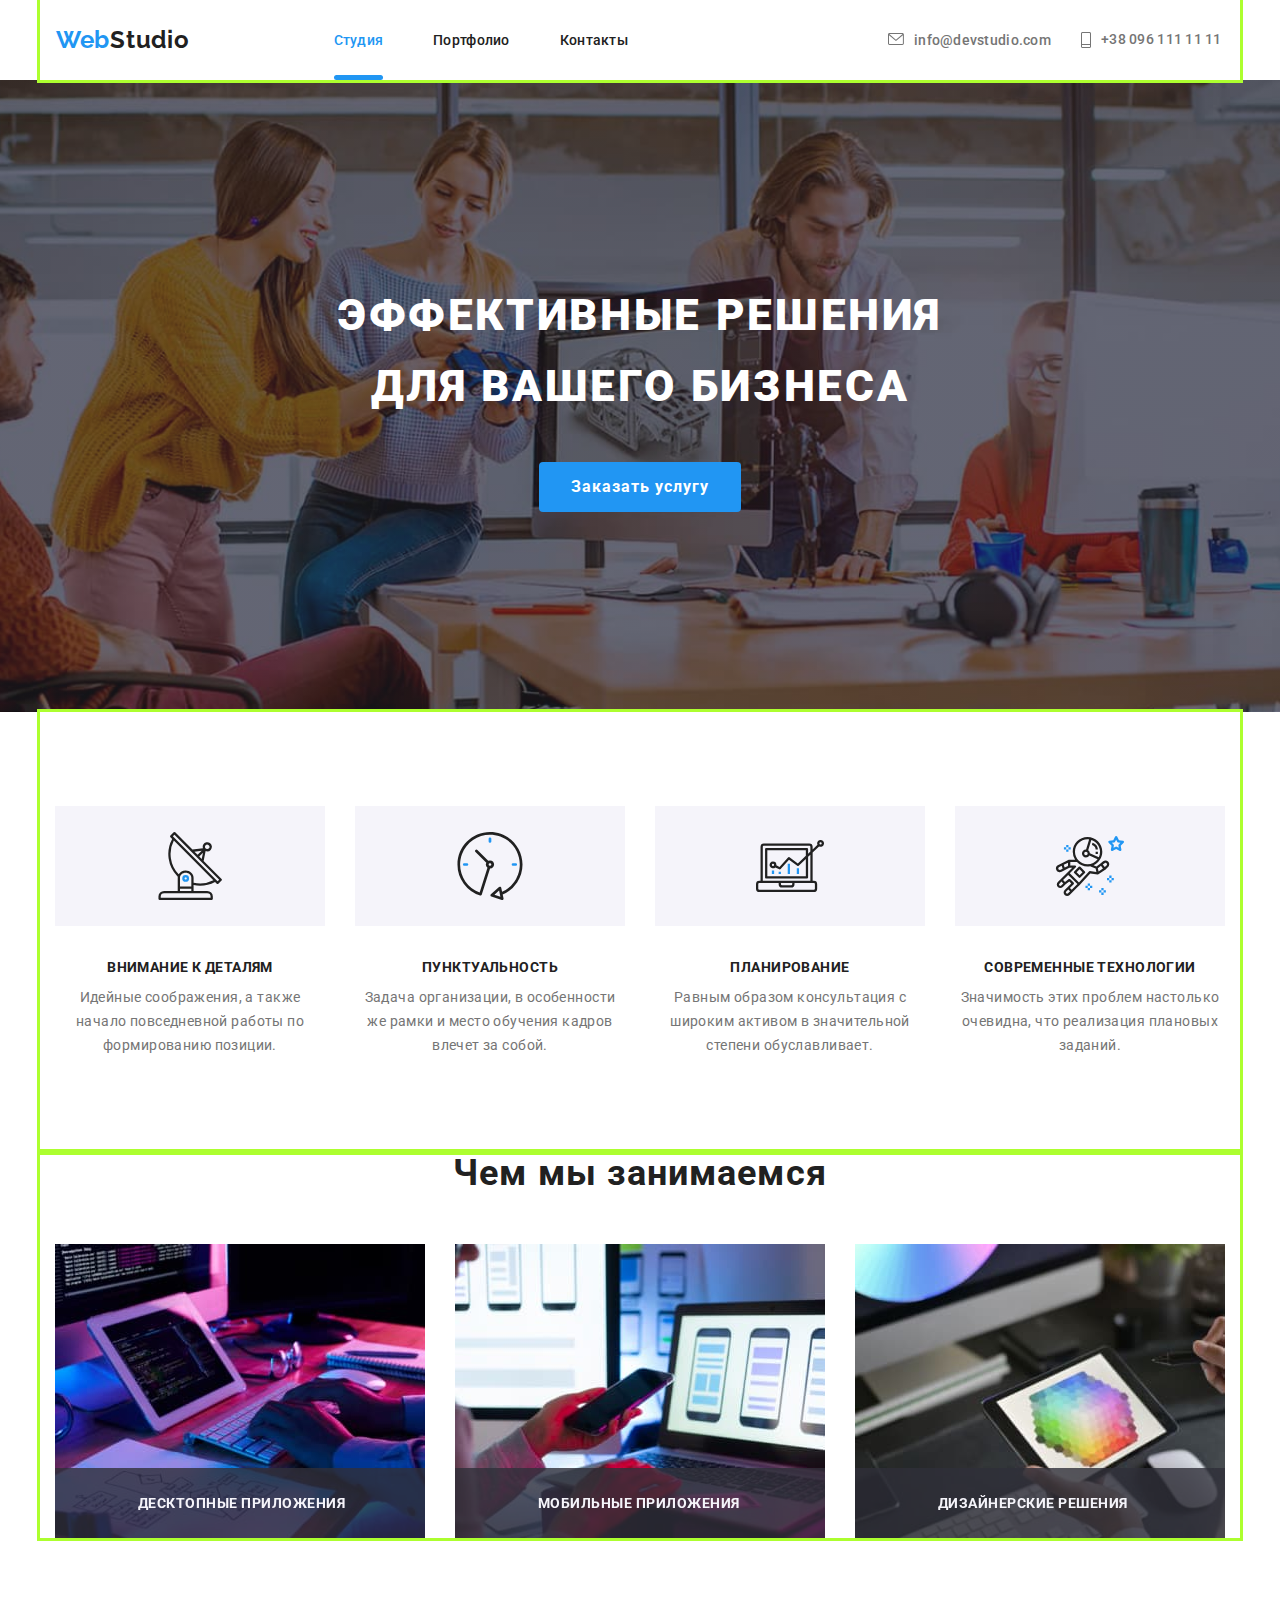
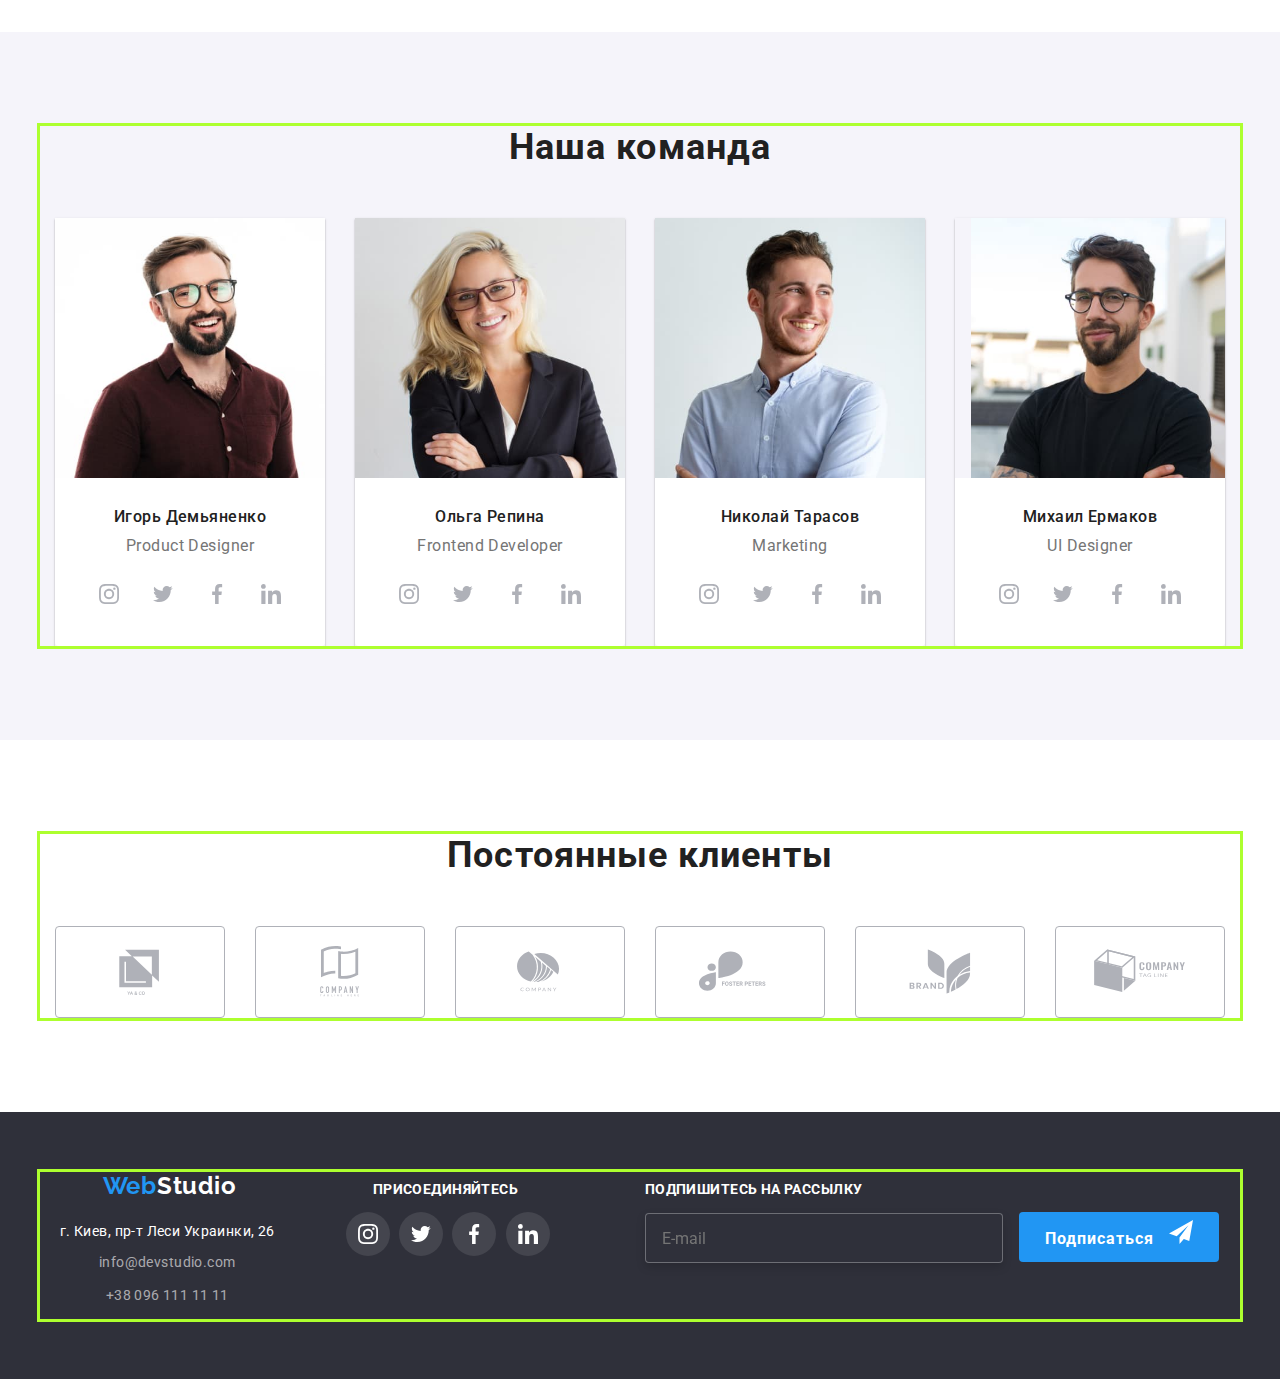
==== commit b6b0184c: "шге" ====
--- a/index.html
+++ b/index.html
@@ -250,7 +250,10 @@
       <h2 class="doing__what-we-are-doing">Чем мы занимаемся</h2>
       <ul class="doing__doing-foto">
         <div class="doing__threefoto">
-          <li><img src="./images/whatwearedoing/print.jpg" alt="print" width="370"></li>
+          <li><img srcset="
+            ./images/pictures/index2/1/imgind2_1_1x_1200.jpg 1x, 
+            ./images/pictures/index2/1/imgind2_1_2x_1200@2x.jpg 2x,
+            " alt="print" width="370"></li>
 
 
 
@@ -262,13 +265,20 @@
 
         </div>
         <div class="doing__threefoto">
-          <li><img src="./images/whatwearedoing/call.jpg" alt="call" width="370"></li>
+          <img src="" alt="">
+          <li><img srcset="
+            ./images/pictures/index2/2/imgind2_2_1x_1200.jpg 1x,
+            ./images/pictures/index2/2/imgind2_2_2x_1200@2x.jpg 2x,
+            " alt="call" width="370"></li>
           <div class="doing__adigeja">
             <p class="doing__chaildplas">Мобильные приложения</p>
           </div>
         </div>
-        <div class="doing__threefoto">
-          <li><img src="./images/whatwearedoing/staring.jpg" alt="staring" width="370"></li>
+        <div class="doing__threefoto"> 
+          <li><img srcset="
+            ./images/pictures/index2/3/imgind2_3_1x_1200.jpg 1x,
+            ./images/pictures/index2/3/imgind2_3_2x_1200@2x.jpg 2x,
+            " alt="staring" width="370"></li>
           <div class="doing__adigeja">
             <p class="doing__chaildplas">Дизайнерские решения</p>
           </div>
@@ -289,7 +299,14 @@
 
         <li class="partition__portfol">
           <div class="partition__foto-ouer-team">
-            <img src="./images/ourteam/glassesman.jpg" class="partition__foto-port" alt="glasse sman" width="270" />
+            <img srcset="
+            ./images/pictures/index3/1/imgind3_1_1x_480.jpg 1x,
+            ./images/pictures/index3/1/imgind3_1_2x_480@2x.jpg 2x,
+            ./images/pictures/index3/1/imgind3_1_1x_768.jpg 1x,
+            ./images/pictures/index3/1/imgind3_1_2x_768@2x.jpg 2x,
+            ./images/pictures/index3/1/imgind3_1_1x_1200.jpg 1x,
+            ./images/pictures/index3/1/imgnd3_1_2x_1200@2x 2x,
+            " class="partition__foto-port" alt="glasse sman" width="270" />
           </div>
           <div class="partition__divtext">
             <h3 class="partition__name">Игорь Демьяненко</h3>
@@ -351,7 +368,14 @@
 
         <li class="partition__portfol">
           <div class="partition__foto-ouer-team">
-            <img src="./images/ourteam/glassesgirl.jpg" class="partition__foto-port" alt="glasses girl" width="270" />
+            <img srcset="
+            ./images/pictures/index3/2/imgind3_2_1x_480.jpg 1x,
+            ./images/pictures/index3/2/imgind3_2_2x_480@2x.jpg 2x,
+            ./images/pictures/index3/2/imgind3_2_1x_768.jpg 1x, 
+            ./images/pictures/index3/2/imgind3_2_2x_768@2x.jpg 2x,
+            ./images/pictures/index3/2/imgind3_2_1x_1200.jpg 1x,
+            ./images/pictures/index3/2/imgind3_2_2x_1200@2x.jpg 2x,
+            " class="partition__foto-port" alt="glasses girl" width="270" />
           </div>
           <div class="partition__divtext">
             <h3 class="partition__name">Ольга Репина</h3>
@@ -415,7 +439,15 @@
 
         <li class="partition__portfol">
           <div class="partition__foto-ouer-team">
-            <img src="./images/ourteam/whiteshirt.jpg" class="partition__foto-port" alt="white shirt" width="270" />
+            <img srcset="
+            ./images/pictures/index3/3/imgind3_3_1x_480.jpg 1x,
+            ./images/pictures/index3/3/imgind3_3_2x_480@2x.jpg 2x,
+            ./images/pictures/index3/3/imgind3_3_1x_768.jpg 1x, 
+            ./images/pictures/index3/3/imgind3_3_2x_768@2x.jpg 2x,
+            ./images/pictures/index3/3/imgind3_3_1x_1200.jpg 1x,
+            ./images/pictures/index3/3/imgind3_3_1x_1200@2x.jpg 2x,
+
+            " class="partition__foto-port" alt="white shirt" width="270" />
           </div>
           <div class="partition__divtext">
             <h3 class="partition__name">Николай Тарасов</h3>
@@ -469,8 +501,16 @@
 
 
         <li class="partition__portfol">
-          <div class="partition__foto-ouer-team">
-            <img src="./images/ourteam/blackt-shirt.jpg" class="partition__foto-port" alt="black t-shirt" width="270" />
+          <div class="partition__foto-ouer-team"><img src="" alt="">
+            <img srcset="
+           ./images/pictures/index3/4/imgind3_4_1x_480.jpg 1x,
+           ./images/pictures/index3/4/imgind3_4_2x_480@2x.jpg 2x,
+           ./images/pictures/index3/4/imgind3_4_1x_768.jpg 1x,
+           ./images/pictures/index3/4/imgind3_4_2x_768@2x.jpg 2x,
+           ./images/pictures/index3/4/imgind3_4_1x_1200.jpg 1x,
+           ./images/pictures/index3/4/imgind3_4_2x_1200@2x.jpg 2x,
+
+            " class="partition__foto-port" alt="black t-shirt" width="270" />
           </div>
           <div class="partition__divtext">
             <h3 class="partition__name">Михаил Ермаков</h3>
--- a/css/main.min.css
+++ b/css/main.min.css
@@ -1 +1 @@
-h1,h2,h3,h4,p,ul{margin:0px;padding:0px}body{margin:0;color:#757575;font-family:Roboto,sans-serif;background-color:#fff;letter-spacing:.03em}:root{--main-bg-color: #ffffff;--dg-sacond-color: #2f303a;--text-main-color: #757575;--hov-foc-color: #2196f3;--hov-foc-exclusiv: #188ce8;--text-dec-black: #212121;--text-rgb-a: rgba(255, 255, 255, 0.6);--text-bg-dop: #f5f4fa}.container{outline:1px solid #adff2f;margin:0 auto;padding-left:15px;padding-right:15px}@media screen and (min-width: 480px){.container{width:480px}}@media screen and (min-width: 768px){.container{width:768px}}@media screen and (min-width: 1200px){.container{width:1200px}}.header-nav{background-color:var(--main-bg-color);display:-webkit-box;display:-ms-flexbox;display:flex;margin-left:0 auto;-webkit-box-align:center;-ms-flex-align:center;align-items:center;position:relative}@media screen and (min-width: 768px){.header-nav{height:80px;margin-left:auto;margin-right:auto}}.main-nav{color:var(--text-dec-black);display:-webkit-box;display:-ms-flexbox;display:flex;-webkit-box-align:center;-ms-flex-align:center;align-items:center;margin-right:0px}@media screen and (min-width: 768px){.main-nav{background-color:#deb887;display:-webkit-box;display:-ms-flexbox;display:flex;height:80px;margin-left:auto;margin-right:auto}}.mobdiv{border:1px solid transparent;width:480px;height:60px;padding-left:15px;padding-top:15px;margin-left:-15px;margin-right:-15px;display:-webkit-box;display:-ms-flexbox;display:flex;-webkit-box-pack:justify;-ms-flex-pack:justify;justify-content:space-between}@media screen and (min-width: 768px){.mobdiv{background-color:#fff;display:-webkit-box;display:-ms-flexbox;display:flex;width:100%;height:100%;margin:0}}.moddiv_bat{display:-webkit-inline-box;display:-ms-inline-flexbox;display:inline-flex;margin-right:15px;padding:0;background-color:transparent;border:transparent;margin-left:276px;z-index:5}@media screen and (min-width: 767px){.moddiv_bat{display:none}}.mobdiv_icon{width:40px;height:40px}.moddiv_bat .mobdiv_menu{display:none}.moddiv_bat.is-open .mobdiv_menu{display:block}.moddiv_bat.is-open .mobdiv_cros{display:none}.link-studio{display:inline;font-family:Raleway;font-weight:700;font-size:24px;line-height:1.16;letter-spacing:.03em;text-decoration:none;color:var(--text-dec-black);margin-bottom:16px}@media screen and (min-width: 768px){.link-studio{background-color:#fff;margin-top:10px;margin-left:-15px}}.logoone{color:var(--hov-foc-color);font-family:Raleway;font-weight:700;font-size:24px;line-height:1.16;letter-spacing:.03em}.logoand{font-family:Raleway;font-weight:700;font-size:24px;line-height:1.16;letter-spacing:.03em;-webkit-transition:color 250ms cubic-bezier(0.4, 0, 0.2, 1);transition:color 250ms cubic-bezier(0.4, 0, 0.2, 1);-webkit-transition-property:var(--hov-foc-color);transition-property:var(--hov-foc-color)}.logoand:hover{color:var(--hov-foc-color)}.pi{display:none}.pi.is-open{display:-webkit-box;display:-ms-flexbox;display:flex;-webkit-box-orient:vertical;-webkit-box-direction:normal;-ms-flex-direction:column;flex-direction:column;position:absolute;top:0;left:0;width:100%;height:796px;background-color:#fff;padding-top:48px;padding-left:40px;padding-bottom:48px;position:fixed}@media screen and (min-width: 768px){.pi{background-color:#fff;display:block;display:-webkit-box;display:-ms-flexbox;display:flex;height:100%;margin:0}}.navbox{list-style:none;margin-bottom:115px}.navbox.is-open{display:-webkit-box;display:-ms-flexbox;display:flex;padding-top:48px;padding-bottom:40px;-ms-flex-wrap:wrap;flex-wrap:wrap}@media screen and (min-width: 768px){.navbox{background-color:#fff;display:block;display:-webkit-box;display:-ms-flexbox;display:flex;list-style:none;margin-bottom:none}}.span{color:var(--hov-foc-color);font-family:Raleway;font-weight:700;font-size:26px;line-height:1.92;letter-spacing:.03em}.navbox--current::after{content:"";width:100%;height:5px;background-color:var(--hov-foc-color);position:absolute;left:0;bottom:0;border-radius:4px}@media screen and (min-width: 768px){.navbox--current::after{width:100%;left:0;bottom:0;border-radius:4px;position:absolute}}.navbox__link{color:var(--text-dec-black);text-decoration:none;letter-spacing:.02em;display:-webkit-inline-box;display:-ms-inline-flexbox;display:inline-flex;font-weight:500;-webkit-transition:250ms cubic-bezier(0.4, 0, 0.2, 1);transition:250ms cubic-bezier(0.4, 0, 0.2, 1)}@media screen and (min-width: 768px){.navbox__link{font-size:12px;margin:5px;position:relative;padding-bottom:32px;padding-top:28px}}@media screen and (min-width: 768px)and (max-width: 1199px){.comynication{padding:0;margin:0}}.navbox__boxin{background-color:#fff;font-size:40px;margin-bottom:35px}@media screen and (min-width: 768px){.navbox__boxin{font-style:normal;font-weight:500;font-size:14px;line-height:16px;letter-spacing:.02em;margin-left:50px}}.navbox--current{color:var(--hov-foc-color)}.contact{-webkit-box-orient:vertical;-webkit-box-direction:normal;-ms-flex-direction:column;flex-direction:column;list-style:none;font-size:14px;line-height:1.14;display:-webkit-box;display:-ms-flexbox;display:flex}@media screen and (min-width: 768px){.contact{background-color:#fff;display:block;height:100%;margin-left:84px;margin-right:0;padding-top:3px;display:-webkit-box;display:-ms-flexbox;display:flex;-webkit-box-orient:vertical;-webkit-box-direction:reverse;-ms-flex-direction:column-reverse;flex-direction:column-reverse}}.mobset{display:-webkit-box;display:-ms-flexbox;display:flex;list-style:none;font-size:18px;line-height:1.21;letter-spacing:.02em;margin-top:64px}@media screen and (min-width: 767px){.mobset{display:none}}.mobset_li{margin-left:10px;padding-left:10px;border-left:1px solid rgba(33,33,33,.2)}.mobset_li.mobset_li:first-child{border:none;margin-left:0;padding-left:0}.mobset_link{display:-webkit-inline-box;display:-ms-inline-flexbox;display:inline-flex;font-family:Roboto;font-style:normal;font-weight:500;font-size:18px;line-height:22px;letter-spacing:.02em;color:#2196f3}.contact .navbox__link{color:var(--text-main-color);text-decoration:none;list-style:none;display:-webkit-inline-box;display:-ms-inline-flexbox;display:inline-flex;fill:var(--text-main-color)}.contact .contact__linka{font-size:24px;-webkit-box-align:center;-ms-flex-align:center;align-items:center;display:-webkit-box;display:-ms-flexbox;display:flex;font-weight:500;letter-spacing:.02em;margin:16px;margin-left:0}@media screen and (min-width: 768px){.contact .contact__linka{font-weight:500;font-size:12px;line-height:14px;letter-spacing:.02em;color:#757575;margin-top:0}}.contact__linka:last-child{margin-right:0px}.navbox__link:hover,.navbox__link:focus{color:var(--hov-foc-color);fill:var(--hov-foc-color);font-size:40px}@media screen and (min-width: 768px){.navbox__link:hover,.navbox__link:focus{fill:var(--hov-foc-color);font-size:14px}}.contact__linka:hover,.contact__linka:focus{fill:var(--hov-foc-color);font-size:40px}.contact__telsvg{display:none;width:16px;height:12px;margin-right:10px}@media screen and (min-width: 768px){.contact__telsvg{display:block}}.contact__phonesvg{display:none;width:10px;height:16px;margin-right:10px}@media screen and (min-width: 768px){.contact__phonesvg{display:block}}.solutions{background-color:var(--dg-sacond-color);letter-spacing:.06em;max-width:1600px;padding-top:200px;padding-bottom:200px;text-align:center;margin-left:auto;margin-right:auto;background-image:-webkit-gradient(linear, left top, left bottom, from(rgba(47, 48, 58, 0.4)), to(rgba(47, 48, 58, 0.4))),url(../images/Imgfotomain.jpg);background-image:linear-gradient(rgba(47, 48, 58, 0.4), rgba(47, 48, 58, 0.4)),url(../images/Imgfotomain.jpg);background-color:#c4c4c4;background-repeat:no-repeat;background-size:cover;background-position:center}.solution-business{color:var(--main-bg-color);font-family:Roboto;font-weight:900;font-size:26px;line-height:1.61;letter-spacing:.06em;margin:0 auto;text-transform:uppercase}@media screen and (min-width: 768px){.solution-business{font-size:26px;max-width:360px}}.ordservis{color:var(--main-bg-color);font-family:inherit;font-weight:700;font-size:16px;line-height:1.87;letter-spacing:.06em;cursor:pointer;background-color:var(--hov-foc-color);border-radius:4px;padding:10px 32px 10px 32px;margin-top:40px;text-align:center;-webkit-transition:color 250ms cubic-bezier(0.4, 0, 0.2, 1);transition:color 250ms cubic-bezier(0.4, 0, 0.2, 1);-webkit-transition-property:var(--hov-foc-color);transition-property:var(--hov-foc-color);border:transparent}.ordservis:hover,.ordservis:focus{background-color:var(--hov-foc-exclusiv)}.backdrop.is-hidden{pointer-events:none;opacity:0}.backdrop{position:fixed;top:0;left:0;width:100%;height:100%;border:2px solid transparent;background-color:rgba(0,0,0,.2)}.modal{position:absolute;top:50%;left:50%;-webkit-transform:translate(-50%, -50%);transform:translate(-50%, -50%);background-color:#fff;border:2px solid transparent;-webkit-transition:-webkit-transform 250ms cubic-bezier(0.4, 0, 0.2, 1);transition:-webkit-transform 250ms cubic-bezier(0.4, 0, 0.2, 1);transition:transform 250ms cubic-bezier(0.4, 0, 0.2, 1);transition:transform 250ms cubic-bezier(0.4, 0, 0.2, 1), -webkit-transform 250ms cubic-bezier(0.4, 0, 0.2, 1);width:450px;height:609px}.formfild__closebat{position:absolute;right:8px;top:8px;width:30px;height:30px;border-radius:50%;border:1px solid rgba(0,0,0,.1);background-color:#fff}.formfild__closebat:hover{fill:var(--hov-foc-color);-webkit-transition:color 250ms cubic-bezier(0.4, 0, 0.2, 1);transition:color 250ms cubic-bezier(0.4, 0, 0.2, 1);-webkit-transition-property:var(--hov-foc-color);transition-property:var(--hov-foc-color)}.formfild__closesvg{width:11px;height:11px}.formfild{border:1px solid transparent;height:auto;margin-left:auto;margin-right:auto;padding:40px}.formfild__form-grup{border:1px solid transparent;display:-webkit-box;display:-ms-flexbox;display:flex;-webkit-box-orient:vertical;-webkit-box-direction:normal;-ms-flex-direction:column;flex-direction:column;-webkit-box-align:start;-ms-flex-align:start;align-items:flex-start;margin-bottom:10px}.formfild__form-grup:first-child{margin-bottom:0px;position:relative}.formfild__form-grup input{height:40px;width:370px;border-radius:4px;background:#fff;border:1px solid rgba(33,33,33,.2);-webkit-box-sizing:border-box;box-sizing:border-box;padding:0;padding-left:30px}.formfild__testone:hover,.formfild__testone:focus{border-color:var(--hov-foc-color);border:1px solid var(--hov-foc-color)}.formfild__form-grup input:hover,.formfild__form-grup input:focus{border-color:var(--hov-foc-color);-webkit-transition:color 250ms cubic-bezier(0.4, 0, 0.2, 1);transition:color 250ms cubic-bezier(0.4, 0, 0.2, 1);-webkit-transition-property:var(--hov-foc-color);transition-property:var(--hov-foc-color)}.formfild__form-grup input:hover+.formfild__fon,.formfild__form-grup input:focus+.formfild__fon{fill:var(--hov-foc-color);border-color:var(--hov-foc-color)}input:not(:-moz-placeholder-shown), input:not(:-moz-placeholder-shown)+.formfild__fon{fill:var(--hov-foc-color);border-color:var(--hov-foc-color)}input:not(:-ms-input-placeholder), input:not(:-ms-input-placeholder)+.formfild__fon{fill:var(--hov-foc-color);border-color:var(--hov-foc-color)}input:not(:placeholder-shown),input:not(:placeholder-shown)+.formfild__fon{fill:var(--hov-foc-color);border-color:var(--hov-foc-color)}textarea:not(:-moz-placeholder-shown){border-color:var(--hov-foc-color)}textarea:not(:-ms-input-placeholder){border-color:var(--hov-foc-color)}textarea:not(:placeholder-shown){border-color:var(--hov-foc-color)}.formfild__form-grup label{margin-bottom:4px;font-size:12px;color:var(--text-main-color);line-height:1.16;font-weight:400;letter-spacing:.01em}.formfild__form-grup .formfild__modform{font-family:Roboto;font-weight:bold;font-size:20px;line-height:23px;text-align:center;letter-spacing:.03em;color:var(--text-dec-black);margin-bottom:12px}.formfild__mail-div{position:relative;display:inline-block}.formfild__fon{position:absolute;width:15px;height:12px;display:inline-block;-webkit-transform:translateX(-356px);transform:translateX(-356px);margin-top:14px}.formfild__form-grup:hover,.formfild__form-grup:focus{-webkit-transition:color 250ms cubic-bezier(0.4, 0, 0.2, 1);transition:color 250ms cubic-bezier(0.4, 0, 0.2, 1);-webkit-transition-property:var(--hov-foc-color);transition-property:var(--hov-foc-color)}textarea{border-radius:4px;width:370px;height:120px;border:1px solid rgba(33,33,33,.2);-webkit-box-sizing:border-box;box-sizing:border-box;resize:none;padding-top:12px;padding-right:16px;padding-bottom:12px;padding-left:16px;font-size:14px;line-height:1.14;letter-spacing:.01em;color:rgba(117,117,117,.5);margin-bottom:10px}textarea:hover,textarea:focus{-webkit-transition:color 250ms cubic-bezier(0.4, 0, 0.2, 1);transition:color 250ms cubic-bezier(0.4, 0, 0.2, 1);-webkit-transition-property:var(--hov-foc-color);transition-property:var(--hov-foc-color);border-color:var(--hov-foc-color);border:1px solid var(--hov-foc-color)}.formfild__form-grup ::-webkit-input-placeholder{font-size:12px;line-height:1.16;letter-spacing:.01em;color:rgba(117,117,117,.5)}.formfild__form-grup ::-moz-placeholder{font-size:12px;line-height:1.16;letter-spacing:.01em;color:rgba(117,117,117,.5)}.formfild__form-grup :-ms-input-placeholder{font-size:12px;line-height:1.16;letter-spacing:.01em;color:rgba(117,117,117,.5)}.formfild__form-grup ::-ms-input-placeholder{font-size:12px;line-height:1.16;letter-spacing:.01em;color:rgba(117,117,117,.5)}.formfild__form-grup ::placeholder{font-size:12px;line-height:1.16;letter-spacing:.01em;color:rgba(117,117,117,.5)}.formfild__task{display:-webkit-box;display:-ms-flexbox;display:flex}.formfild__kvadrat{display:block;width:16px;height:15px;border-radius:4px;border:1px solid var(--text-dec-black);border-color:var(--text-dec-black);display:none}.formfild__chekblue{display:block;width:16px;height:15px;border-radius:4px;border:2px solid var(--text-dec-black);margin-right:2px;margin-left:2px}.formfild__task input:checked+.formfild__chekblue{background-image:url(../images/ichecki.svg);background-size:contain;border:2px solid var(--hov-foc-color);background-color:var(--hov-foc-color)}.formfild__sogltex{font-size:12px;color:var(--text-main-color);line-height:1.16;font-weight:400;letter-spacing:.03em;display:bloc}.formfild__yslovi{color:var(--hov-foc-color)}.formfild__but-send{color:var(--main-bg-color);font-family:inherit;font-weight:700;font-size:16px;line-height:1.87;letter-spacing:.06em;cursor:pointer;background-color:var(--hov-foc-color);border-radius:4px;padding:10px 32px 10px 32px;width:200px;height:50px;text-align:center;-webkit-transition:color 250ms cubic-bezier(0.4, 0, 0.2, 1);transition:color 250ms cubic-bezier(0.4, 0, 0.2, 1);-webkit-transition-property:var(--hov-foc-color);transition-property:var(--hov-foc-color);margin-top:30px;border:transparent}.formfild__but-send:hover,.formfild__but-send:focus{background-color:var(--hov-foc-color);-webkit-transition:color 250ms cubic-bezier(0.4, 0, 0.2, 1);transition:color 250ms cubic-bezier(0.4, 0, 0.2, 1);-webkit-transition-property:var(--hov-foc-color);transition-property:var(--hov-foc-color)}.box-section{background-color:#fff}.module{padding-top:60px;padding-bottom:60px}@media screen and (min-width: 768px){.module{background-color:#fff;padding-top:60px;padding-bottom:60px;display:-webkit-box;display:-ms-flexbox;display:flex;-webkit-box-pack:justify;-ms-flex-pack:justify;justify-content:space-between;-ms-flex-wrap:wrap;flex-wrap:wrap;max-width:768px;margin:0 auto;grid-gap:30px}}.module__groop-pec{list-style:none;text-align:center;margin-left:auto;margin-right:auto}@media screen and (min-width: 768px){.module__groop-pec{margin:0;padding:0;-webkit-box-flex:0;-ms-flex:0 1 100%;flex:0 1 100%;-ms-flex:0 1 calc(100% / 4 - 0px);flex:0 1 calc(100% / 4 - 0px)}}.module__groop-pec:first-child{margin-left:0px}@media screen and (min-width: 768px){.module__groop-pec:first-child{margin-left:0}}.module__icomfive{border:1px solid transparent;background-color:#f5f4fa;height:120px;width:450px;margin-right:auto;margin-left:auto;padding-top:25px;padding-bottom:25px;-webkit-box-align:center;-ms-flex-align:center;align-items:center}@media screen and (min-width: 768px){.module__icomfive{width:354px}}.module_svg{width:auto;height:auto}.module__good-job{color:var(--text-dec-black);font-family:Roboto;font-weight:700;font-size:14px;line-height:1.14;letter-spacing:.03em;text-transform:uppercase}.module__exersise{font-weight:normal;font-size:14px;line-height:1.71;letter-spacing:.03em}.doing{display:none}.partition{background:var(--text-bg-dop);padding-bottom:60px;padding-top:60px;background-color:aqua}.doing__what-we-are-doing{text-align:center;margin-bottom:30px;font-family:Roboto;font-style:normal;font-weight:bold;font-size:28px;line-height:1.17;letter-spacing:.03em;color:#212121}.partition__together-team{list-style:none}@media screen and (min-width: 480px)and (max-width: 767px){.partition__together-team{list-style:none;display:-webkit-box;display:-ms-flexbox;display:flex;-webkit-box-orient:vertical;-webkit-box-direction:normal;-ms-flex-direction:column;flex-direction:column}}@media screen and (min-width: 768px){.partition__together-team{background-color:#ff0;display:-webkit-box;display:-ms-flexbox;display:flex;-ms-flex-wrap:wrap;flex-wrap:wrap}}.partition__portfol{margin-right:auto;margin-left:auto;margin-bottom:30px;height:auto;-webkit-box-shadow:0px 1px 3px rgba(0,0,0,.12),0px 1px 1px rgba(0,0,0,.14),0px 2px 1px rgba(0,0,0,.2);box-shadow:0px 1px 3px rgba(0,0,0,.12),0px 1px 1px rgba(0,0,0,.14),0px 2px 1px rgba(0,0,0,.2)}@media screen and (min-width: 768px){.partition__portfol{background-color:#deb887;margin:0;padding:0;-ms-flex-preferred-size:calc(100% / 2 - 0px);flex-basis:calc(100% / 2 - 0px)}}.partition__portfol:last-child{margin-right:0px}.partition__divtext{padding-top:30px;padding-bottom:30px;background-color:#fff;border-radius:0px 0px 4px 4px}.partition__foto-ouer-team{display:-webkit-box;display:-ms-flexbox;display:flex}.partition__foto-port{height:450px}@media screen and (min-width: 768px){.partition__foto-port{width:100%;height:auto}}.partition__name{color:var(--text-dec-black);font-family:Roboto;font-weight:500;font-size:16px;line-height:1.18;letter-spacing:.03em;margin-bottom:10px;text-align:center}@media screen and (min-width: 768px){.partition__name{font-size:18px}}.partition__prof{font-weight:normal;font-size:16px;line-height:1.18;letter-spacing:.03em;text-align:center;margin-bottom:16px}.partition__icomcparens{display:-webkit-box;display:-ms-flexbox;display:flex;-webkit-box-pack:justify;-ms-flex-pack:justify;justify-content:space-between;list-style:none;width:206px;height:44px;margin-left:auto;margin-right:auto}.partition__icomclas{display:-webkit-inline-box;display:-ms-inline-flexbox;display:inline-flex;border:1px solid transparent;width:44px;height:44px}.partition__icoma{display:-webkit-inline-box;display:-ms-inline-flexbox;display:inline-flex;fill:#afb1b8;border:1px solid transparent;border-radius:50%;width:100%;height:100%;-webkit-box-align:center;-ms-flex-align:center;align-items:center;-webkit-box-pack:center;-ms-flex-pack:center;justify-content:center;-webkit-transition:color 250ms cubic-bezier(0.4, 0, 0.2, 1);transition:color 250ms cubic-bezier(0.4, 0, 0.2, 1);-webkit-transition-property:var(--hov-foc-color);transition-property:var(--hov-foc-color)}.partition__icoma:hover,.partition__icoma:focus{background-color:var(--hov-foc-color);fill:#fff}.partition__icomhover{width:20px;height:20px}.section-klient{padding-top:60px;padding-bottom:40px}.wrapper{font-family:Roboto;display:block;font-weight:bold;font-size:36px;line-height:42px;text-align:center;letter-spacing:.03em;color:#212121;margin-bottom:30px}.division{display:-webkit-box;display:-ms-flexbox;display:flex;-ms-flex-wrap:wrap;flex-wrap:wrap;margin:-15px;-webkit-box-pack:center;-ms-flex-pack:center;justify-content:center}.division__list{width:210px;height:92px;list-style:none;margin-top:15px;margin-left:15px;margin-bottom:15px;margin-right:15px}.division__link{display:-webkit-inline-box;display:-ms-inline-flexbox;display:inline-flex;width:inherit;height:inherit;-webkit-box-pack:center;-ms-flex-pack:center;justify-content:center;-webkit-box-align:center;-ms-flex-align:center;align-items:center;fill:#afb1b8;border:1px solid #afb1b8;border-radius:4px;-webkit-transition:250ms cubic-bezier(0.4, 0, 0.2, 1);transition:250ms cubic-bezier(0.4, 0, 0.2, 1)}.division__link:hover,.division__link:focus{fill:#2196f3;border:1px solid #2196f3}.division__icon{border:1px solid transparent;width:106px;height:60px}footer{background:var(--dg-sacond-color)}.fut-box{padding-top:60px;padding-bottom:60px;width:auto;margin:0px auto}.fut-container{display:-webkit-box;display:-ms-flexbox;display:flex;-ms-flex-wrap:wrap;flex-wrap:wrap;-webkit-box-pack:center;-ms-flex-pack:center;justify-content:center}.footerbox{margin-bottom:60px;margin-left:auto;margin-right:auto}.footerbox__foot-link{text-decoration:none;margin-bottom:20px;display:inline-block;margin-left:43px}.footerbox__foot-logo{color:var(--hov-foc-color);font-family:Raleway;font-weight:bold;font-size:24px;line-height:1.16;letter-spacing:.03em}.footerbox__foot-logoand{color:var(--main-bg-color);font-family:Raleway;font-weight:700;font-size:24px;line-height:1.16;letter-spacing:.03em;-webkit-transition:color 250ms cubic-bezier(0.4, 0, 0.2, 1);transition:color 250ms cubic-bezier(0.4, 0, 0.2, 1);-webkit-transition-property:var(--hov-foc-color);transition-property:var(--hov-foc-color)}.footerbox__foot-logoand:hover,.footerbox__foot-logoand:focus{color:var(--hov-foc-color)}.footerbox__foot-address{color:var(--main-bg-color);font-style:normal;font-size:14px;line-height:1.71;letter-spacing:.03em;margin-bottom:8px}.footerbox__foot-mail-tel{list-style:none;text-align:center}.footerbox__foot-mail-com{color:var(--text-rgb-a);font-size:14px;line-height:1.71;letter-spacing:.03em;text-decoration:none;display:inline-block;margin-bottom:9px;-webkit-transition:color 250ms cubic-bezier(0.4, 0, 0.2, 1);transition:color 250ms cubic-bezier(0.4, 0, 0.2, 1);-webkit-transition-property:var(--hov-foc-color);transition-property:var(--hov-foc-color)}.footerbox__foot-mail-com:hover,.footerbox__foot-mail-com:focus{color:var(--hov-foc-color)}.footerbox__foot-tel-com{color:var(--text-rgb-a);font-size:14px;line-height:1.71;letter-spacing:.03em;text-decoration:none;-webkit-transition:color 250ms cubic-bezier(0.4, 0, 0.2, 1);transition:color 250ms cubic-bezier(0.4, 0, 0.2, 1);-webkit-transition-property:var(--hov-foc-color);transition-property:var(--hov-foc-color)}.footerbox__foot-tel-com:hover,.footerbox__foot-tel-com:focus{color:var(--hov-foc-color)}.blok-connect{border:1px solid transparent;width:206px;height:80px;margin-left:29px;margin-bottom:60px}.blok-connect_connekt{display:inline-block;text-transform:uppercase;font-weight:bold;font-size:14px;line-height:16px;letter-spacing:.03em;text-transform:uppercase;color:#fff;margin-bottom:15px;margin-left:27px}.blok-futcon_connekt{display:inline-block;text-transform:uppercase;font-weight:bold;font-size:14px;line-height:16px;letter-spacing:.03em;text-transform:uppercase;color:#fff;margin-bottom:15px;margin-left:127px}.fut-container{display:-webkit-box;display:-ms-flexbox;display:flex;-webkit-box-align:baseline;-ms-flex-align:baseline;align-items:baseline}.socials{display:-webkit-box;display:-ms-flexbox;display:flex;-webkit-box-pack:justify;-ms-flex-pack:justify;justify-content:space-between}.socials__list-fut-li{width:44px;height:44px;list-style:none}.socials__link-fut-a{display:-webkit-inline-box;display:-ms-inline-flexbox;display:inline-flex;-webkit-box-pack:center;-ms-flex-pack:center;justify-content:center;-webkit-box-align:center;-ms-flex-align:center;align-items:center;border:1px solid transparent;border-radius:50%;fill:#fff;width:100%;height:100%;background-color:rgba(255,255,255,.1);-webkit-transition:color 250ms cubic-bezier(0.4, 0, 0.2, 1);transition:color 250ms cubic-bezier(0.4, 0, 0.2, 1);-webkit-transition-property:var(--hov-foc-color);transition-property:var(--hov-foc-color)}.socials__link-fut-a:hover,.socials__link-fut-a:focus{fill:#fff;background-color:var(--hov-foc-color)}.socials__icon-fut{width:20px;height:20px}.blok-futcon{border:1px solid transparent;width:auto;margin-left:15px}.footer-sect__futimp{height:50px;width:450px;padding-left:16px;padding-top:15px;padding-bottom:15px;background:#2f303a;border:1px solid rgba(255,255,255,.3);-webkit-box-sizing:border-box;box-sizing:border-box;-webkit-filter:drop-shadow(0px 4px 4px rgba(0, 0, 0, 0.15));filter:drop-shadow(0px 4px 4px rgba(0, 0, 0, 0.15));border-radius:4px;margin-right:12px;color:var(--text-bg-dop);margin-bottom:20px}.footer-sect__but-futsend{color:var(--main-bg-color);font-family:inherit;font-weight:700;font-size:16px;line-height:1.87;letter-spacing:.06em;cursor:pointer;background-color:var(--hov-foc-color);border-radius:4px;padding-top:10px;padding-bottom:10px;padding-right:0px;border:transparent;width:200px;height:50px;text-align:center;-webkit-transition:color 250ms cubic-bezier(0.4, 0, 0.2, 1);transition:color 250ms cubic-bezier(0.4, 0, 0.2, 1);-webkit-transition-property:var(--hov-foc-color);transition-property:var(--hov-foc-color);margin-left:137px}.footer-sect__svg-flight{width:24px;height:24px;margin-left:10px;fill:var(--text-bg-dop)}.ouer-work{padding-top:100px;margin:0px}.section-but{padding-bottom:0;border-top:1px solid #ececec;padding-top:60px;padding-bottom:40px}.pushbutton{list-style:none;display:-webkit-box;display:-ms-flexbox;display:flex;-ms-flex-wrap:wrap;flex-wrap:wrap}.pushbutton__butli{margin-right:8px;margin-bottom:15px}.pushbutton__mar{margin-right:0px}.pushbutton__but{color:var(--text-dec-black);font-family:inherit;font-weight:500;font-size:16px;line-height:1.62;letter-spacing:.03em;cursor:pointer;background-color:var(--text-bg-dop);border-radius:4px;border:1px solid transparent;padding-top:6px;padding-right:22px;padding-bottom:6px;padding-left:22px;-webkit-transition:color 250ms cubic-bezier(0.4, 0, 0.2, 1);transition:color 250ms cubic-bezier(0.4, 0, 0.2, 1);-webkit-transition-property:var(--hov-foc-color);transition-property:var(--hov-foc-color)}.pushbutton__but:hover,.pushbutton__but:focus{color:var(--main-bg-color);background-color:var(--hov-foc-color);-webkit-box-shadow:0px 1px 1px rgba(0,0,0,.12),0px 4px 4px rgba(0,0,0,.06),1px 4px 6px rgba(0,0,0,.16);box-shadow:0px 1px 1px rgba(0,0,0,.12),0px 4px 4px rgba(0,0,0,.06),1px 4px 6px rgba(0,0,0,.16)}.sales-unit{padding-bottom:30px;list-style:none}.sales-unit__list{margin-bottom:30px}.sales-unit__link{text-decoration:none;-webkit-transition:color 250ms cubic-bezier(0.4, 0, 0.2, 1);transition:color 250ms cubic-bezier(0.4, 0, 0.2, 1);-webkit-transition-property:var(--hov-foc-color);transition-property:var(--hov-foc-color)}.sales-unit__link:hover{-webkit-box-shadow:0px 1px 3px rgba(0,0,0,.12),0px 1px 1px rgba(0,0,0,.14),0px 2px 1px rgba(0,0,0,.2);box-shadow:0px 1px 3px rgba(0,0,0,.12),0px 1px 1px rgba(0,0,0,.14),0px 2px 1px rgba(0,0,0,.2)}.sales-unit__inner{display:block;max-width:100%;margin-bottom:0px;position:relative;overflow:hidden}.sales-unit__overlay{display:inline-block;content:"";position:absolute;-webkit-transform:translateY(100%);transform:translateY(100%);-webkit-transition:-webkit-transform 250ms cubic-bezier(0.4, 0, 0.2, 1);transition:-webkit-transform 250ms cubic-bezier(0.4, 0, 0.2, 1);transition:transform 250ms cubic-bezier(0.4, 0, 0.2, 1);transition:transform 250ms cubic-bezier(0.4, 0, 0.2, 1), -webkit-transform 250ms cubic-bezier(0.4, 0, 0.2, 1);top:0;left:0;width:100%;height:100%;color:#fff;background-color:var(--hov-foc-color);padding-top:63px;padding-bottom:63px;padding-left:24px;padding-right:24px}.sales-unit__link:hover .sales-unit__overlay{-webkit-transform:translateY(0);transform:translateY(0)}.sales-unit__textloren{font-family:Roboto;font-style:normal;font-weight:normal;font-size:18px;line-height:1.6;letter-spacing:.03em;color:#fff}img{display:block;width:100%}.sales-unit__foto-a{margin-bottom:0px;display:block}.sales-unit__contentdiv{padding-top:20px;padding-right:24px;padding-left:24px;padding-bottom:20px;border-bottom:1px solid #eee;border-left:1px solid #eee;border-right:1px solid #eee}.sales-unit__know-how{color:var(--text-dec-black);font-weight:700;font-size:18px;line-height:2;letter-spacing:.06em;margin-bottom:4px;display:inline}.sales-unit__instrument-veb{color:var(--text-main-color);font-size:16px;line-height:1.87;letter-spacing:.03em}/*# sourceMappingURL=main.min.css.map */+h1,h2,h3,h4,p,ul{margin:0px;padding:0px}body{margin:0;color:#757575;font-family:Roboto,sans-serif;background-color:#fff;letter-spacing:.03em}:root{--main-bg-color: #ffffff;--dg-sacond-color: #2f303a;--text-main-color: #757575;--hov-foc-color: #2196f3;--hov-foc-exclusiv: #188ce8;--text-dec-black: #212121;--text-rgb-a: rgba(255, 255, 255, 0.6);--text-bg-dop: #f5f4fa}.container{outline:3px solid #adff2f;margin:0 auto;padding-left:15px;padding-right:15px}@media screen and (min-width: 480px){.container{width:480px}}@media screen and (min-width: 768px){.container{width:768px}}@media screen and (min-width: 1200px){.container{width:1200px}}.header-nav{background-color:var(--main-bg-color);display:-webkit-box;display:-ms-flexbox;display:flex;margin-left:0 auto;-webkit-box-align:center;-ms-flex-align:center;align-items:center;position:relative}@media screen and (min-width: 768px){.header-nav{height:80px;margin-left:auto;margin-right:auto}}.main-nav{color:var(--text-dec-black);display:-webkit-box;display:-ms-flexbox;display:flex;-webkit-box-align:center;-ms-flex-align:center;align-items:center;margin-right:0px}@media screen and (min-width: 768px){.main-nav{background-color:#deb887;display:-webkit-box;display:-ms-flexbox;display:flex;height:80px;margin-left:auto;margin-right:auto}}@media screen and (min-width: 1200px){.main-nav{margin-left:0;margin-right:0}}.mobdiv{border:1px solid transparent;width:480px;height:60px;padding-left:15px;padding-top:15px;margin-left:-15px;margin-right:-15px;display:-webkit-box;display:-ms-flexbox;display:flex;-webkit-box-pack:justify;-ms-flex-pack:justify;justify-content:space-between}@media screen and (min-width: 768px){.mobdiv{background-color:#fff;display:-webkit-box;display:-ms-flexbox;display:flex;width:100%;height:100%;margin:0}}.moddiv_bat{display:-webkit-inline-box;display:-ms-inline-flexbox;display:inline-flex;margin-right:15px;padding:0;background-color:transparent;border:transparent;margin-left:276px;z-index:5}@media screen and (min-width: 767px){.moddiv_bat{display:none}}.mobdiv_icon{width:40px;height:40px}.moddiv_bat .mobdiv_menu{display:none}.moddiv_bat.is-open .mobdiv_menu{display:block}.moddiv_bat.is-open .mobdiv_cros{display:none}.link-studio{display:inline;font-family:Raleway;font-weight:700;font-size:24px;line-height:1.16;letter-spacing:.03em;text-decoration:none;color:var(--text-dec-black);margin-bottom:16px}@media screen and (min-width: 768px){.link-studio{background-color:#fff;margin-top:10px;margin-left:-15px}}.logoone{color:var(--hov-foc-color);font-family:Raleway;font-weight:700;font-size:24px;line-height:1.16;letter-spacing:.03em}.logoand{font-family:Raleway;font-weight:700;font-size:24px;line-height:1.16;letter-spacing:.03em;-webkit-transition:color 250ms cubic-bezier(0.4, 0, 0.2, 1);transition:color 250ms cubic-bezier(0.4, 0, 0.2, 1);-webkit-transition-property:var(--hov-foc-color);transition-property:var(--hov-foc-color)}.logoand:hover{color:var(--hov-foc-color)}.pi{display:none}.pi.is-open{display:-webkit-box;display:-ms-flexbox;display:flex;-webkit-box-orient:vertical;-webkit-box-direction:normal;-ms-flex-direction:column;flex-direction:column;position:absolute;top:0;left:0;width:100%;height:796px;background-color:#fff;padding-top:48px;padding-left:40px;padding-bottom:48px;position:fixed}@media screen and (min-width: 768px){.pi{background-color:#fff;display:block;display:-webkit-box;display:-ms-flexbox;display:flex;height:100%;margin:0}}@media screen and (min-width: 1200px){.pi{margin-left:93px;margin-right:0}}.navbox{list-style:none;margin-bottom:115px}.navbox.is-open{display:-webkit-box;display:-ms-flexbox;display:flex;padding-top:48px;padding-bottom:40px;-ms-flex-wrap:wrap;flex-wrap:wrap}@media screen and (min-width: 768px){.navbox{background-color:#fff;display:block;display:-webkit-box;display:-ms-flexbox;display:flex;list-style:none;margin-bottom:none}}@media screen and (min-width: 1200px){.navbox{margin-right:50px}}.span{color:var(--hov-foc-color);font-family:Raleway;font-weight:700;font-size:26px;line-height:1.92;letter-spacing:.03em}.navbox--current::after{content:"";width:100%;height:5px;background-color:var(--hov-foc-color);position:absolute;left:0;bottom:0;border-radius:4px}@media screen and (min-width: 768px){.navbox--current::after{width:100%;left:0;bottom:0;border-radius:4px;position:absolute}}.navbox__link{color:var(--text-dec-black);text-decoration:none;letter-spacing:.02em;display:-webkit-inline-box;display:-ms-inline-flexbox;display:inline-flex;font-weight:500;-webkit-transition:250ms cubic-bezier(0.4, 0, 0.2, 1);transition:250ms cubic-bezier(0.4, 0, 0.2, 1)}@media screen and (min-width: 768px){.navbox__link{font-size:12px;margin:5px;position:relative;padding-bottom:32px;padding-top:28px;font-size:12px}}@media screen and (min-width: 1200px){.navbox__link{margin:0;padding-top:32px;font-size:14px}}@media screen and (min-width: 768px)and (max-width: 1199px){.comynication{padding:0;margin:0;font-size:14px}}.navbox__boxin{background-color:#fff;font-size:40px;margin-bottom:35px}@media screen and (min-width: 768px){.navbox__boxin{font-style:normal;font-weight:500;font-size:14px;line-height:16px;letter-spacing:.02em;margin-left:50px}}@media screen and (min-width: 1200px){.navbox__boxin{margin-bottom:0}}.navbox--current{color:var(--hov-foc-color)}.contact{-webkit-box-orient:vertical;-webkit-box-direction:normal;-ms-flex-direction:column;flex-direction:column;list-style:none;font-size:14px;line-height:1.14;display:-webkit-box;display:-ms-flexbox;display:flex}@media screen and (min-width: 768px){.contact{background-color:#fff;display:block;height:100%;margin-left:84px;margin-right:0;padding-top:3px;display:-webkit-box;display:-ms-flexbox;display:flex;-webkit-box-orient:vertical;-webkit-box-direction:reverse;-ms-flex-direction:column-reverse;flex-direction:column-reverse}}@media screen and (min-width: 1200px){.contact{-webkit-box-orient:horizontal;-webkit-box-direction:reverse;-ms-flex-direction:row-reverse;flex-direction:row-reverse;margin-left:210px;padding:0}}.mobset{display:-webkit-box;display:-ms-flexbox;display:flex;list-style:none;font-size:18px;line-height:1.21;letter-spacing:.02em;margin-top:64px}@media screen and (min-width: 767px){.mobset{display:none}}.mobset_li{margin-left:10px;padding-left:10px;border-left:1px solid rgba(33,33,33,.2)}.mobset_li.mobset_li:first-child{border:none;margin-left:0;padding-left:0}.mobset_link{display:-webkit-inline-box;display:-ms-inline-flexbox;display:inline-flex;font-family:Roboto;font-style:normal;font-weight:500;font-size:18px;line-height:22px;letter-spacing:.02em;color:#2196f3}.contact .navbox__link{color:var(--text-main-color);text-decoration:none;list-style:none;display:-webkit-inline-box;display:-ms-inline-flexbox;display:inline-flex;fill:var(--text-main-color)}.contact .contact__linka{font-size:24px;-webkit-box-align:center;-ms-flex-align:center;align-items:center;display:-webkit-box;display:-ms-flexbox;display:flex;font-weight:500;letter-spacing:.02em;margin:16px;margin-left:0}@media screen and (min-width: 768px){.contact .contact__linka{font-weight:500;font-size:12px;line-height:14px;letter-spacing:.02em;color:#757575;margin-top:0}}@media screen and (min-width: 1200px){.contact .contact__linka{padding:0;margin:0}}.contact__linka:last-child{margin-right:0px}@media screen and (min-width: 1200px){.contact__linka:last-child{margin-right:30px}}.navbox__link:hover,.navbox__link:focus{color:var(--hov-foc-color);fill:var(--hov-foc-color);font-size:40px}@media screen and (min-width: 768px){.navbox__link:hover,.navbox__link:focus{fill:var(--hov-foc-color);font-size:14px}}@media screen and (min-width: 1200px){.navbox__link:hover,.navbox__link:focus{fill:var(--hov-foc-color);font-size:14px}}.contact__linka:hover,.contact__linka:focus{fill:var(--hov-foc-color);font-size:40px}@media screen and (min-width: 1200px){.contact__linka:hover,.contact__linka:focus{fill:var(--hov-foc-color);font-size:14px}}.contact__telsvg{display:none;width:16px;height:12px;margin-right:10px}@media screen and (min-width: 768px){.contact__telsvg{display:block}}.contact__phonesvg{display:none;width:10px;height:16px;margin-right:10px}@media screen and (min-width: 768px){.contact__phonesvg{display:block}}.solutions{background-color:var(--dg-sacond-color);letter-spacing:.06em;max-width:1600px;padding-top:200px;padding-bottom:200px;text-align:center;margin-left:auto;margin-right:auto;background-image:-webkit-gradient(linear, left top, left bottom, from(rgba(47, 48, 58, 0.4)), to(rgba(47, 48, 58, 0.4))),url(../images/Imgfotomain.jpg);background-image:linear-gradient(rgba(47, 48, 58, 0.4), rgba(47, 48, 58, 0.4)),url(../images/Imgfotomain.jpg);background-color:#c4c4c4;background-repeat:no-repeat;background-size:cover;background-position:center}@media(min-device-pixel-ratio: 2),(-webkit-min-device-pixel-ratio: 2),(min-resolution: 192dpi),(min-resolution: 2dppx){.solutions{background-image:-webkit-gradient(linear, left top, left bottom, from(rgba(47, 48, 58, 0.4)), to(rgba(47, 48, 58, 0.4))),url() url(../images/pictures/index1/hiro/hir2x480@2x.jpg);background-image:linear-gradient(rgba(47, 48, 58, 0.4), rgba(47, 48, 58, 0.4)),url() url(../images/pictures/index1/hiro/hir2x480@2x.jpg)}}@media screen and (min-width: 768px){.solutions{background-image:-webkit-gradient(linear, left top, left bottom, from(rgba(47, 48, 58, 0.4)), to(rgba(47, 48, 58, 0.4))),url(../images/Imgfotomain.jpg);background-image:linear-gradient(rgba(47, 48, 58, 0.4), rgba(47, 48, 58, 0.4)),url(../images/Imgfotomain.jpg)}}@media(min-device-pixel-ratio: 2),(-webkit-min-device-pixel-ratio: 2),(min-resolution: 192dpi),(min-resolution: 2dppx){.solutions{background-image:-webkit-gradient(linear, left top, left bottom, from(rgba(47, 48, 58, 0.4)), to(rgba(47, 48, 58, 0.4))),url() url(../);background-image:linear-gradient(rgba(47, 48, 58, 0.4), rgba(47, 48, 58, 0.4)),url() url(../)}}.solution-business{color:var(--main-bg-color);font-family:Roboto;font-weight:900;font-size:26px;line-height:1.61;letter-spacing:.06em;margin:0 auto;text-transform:uppercase}@media screen and (min-width: 768px){.solution-business{font-size:26px;max-width:360px}}@media screen and (min-width: 1200px){.solution-business{font-size:44px;max-width:696px}}.ordservis{color:var(--main-bg-color);font-family:inherit;font-weight:700;font-size:16px;line-height:1.87;letter-spacing:.06em;cursor:pointer;background-color:var(--hov-foc-color);border-radius:4px;padding:10px 32px 10px 32px;margin-top:40px;text-align:center;-webkit-transition:color 250ms cubic-bezier(0.4, 0, 0.2, 1);transition:color 250ms cubic-bezier(0.4, 0, 0.2, 1);-webkit-transition-property:var(--hov-foc-color);transition-property:var(--hov-foc-color);border:transparent}.ordservis:hover,.ordservis:focus{background-color:var(--hov-foc-exclusiv)}.backdrop.is-hidden{pointer-events:none;opacity:0}.backdrop{position:fixed;top:0;left:0;width:100%;height:100%;border:2px solid transparent;background-color:rgba(0,0,0,.2)}.modal{position:absolute;top:50%;left:50%;-webkit-transform:translate(-50%, -50%);transform:translate(-50%, -50%);background-color:#fff;border:2px solid transparent;-webkit-transition:-webkit-transform 250ms cubic-bezier(0.4, 0, 0.2, 1);transition:-webkit-transform 250ms cubic-bezier(0.4, 0, 0.2, 1);transition:transform 250ms cubic-bezier(0.4, 0, 0.2, 1);transition:transform 250ms cubic-bezier(0.4, 0, 0.2, 1), -webkit-transform 250ms cubic-bezier(0.4, 0, 0.2, 1);width:450px;height:609px}@media screen and (min-width: 1200px){.modal{width:528px;height:581px}}.formfild__closebat{position:absolute;right:8px;top:8px;width:30px;height:30px;border-radius:50%;border:1px solid rgba(0,0,0,.1);background-color:#fff}.formfild__closebat:hover{fill:var(--hov-foc-color);-webkit-transition:color 250ms cubic-bezier(0.4, 0, 0.2, 1);transition:color 250ms cubic-bezier(0.4, 0, 0.2, 1);-webkit-transition-property:var(--hov-foc-color);transition-property:var(--hov-foc-color)}.formfild__closesvg{width:11px;height:11px}.formfild{border:1px solid transparent;height:auto;margin-left:auto;margin-right:auto;padding:40px}@media screen and (min-width: 1200px){.formfild{width:528px}}.formfild__form-grup{border:1px solid transparent;display:-webkit-box;display:-ms-flexbox;display:flex;-webkit-box-orient:vertical;-webkit-box-direction:normal;-ms-flex-direction:column;flex-direction:column;-webkit-box-align:start;-ms-flex-align:start;align-items:flex-start;margin-bottom:10px}.formfild__form-grup:first-child{margin-bottom:0px;position:relative}.formfild__form-grup input{height:40px;width:370px;border-radius:4px;background:#fff;border:1px solid rgba(33,33,33,.2);-webkit-box-sizing:border-box;box-sizing:border-box;padding:0;padding-left:30px}@media screen and (min-width: 1200px){.formfild__form-grup input{width:448px}}.formfild__testone:hover,.formfild__testone:focus{border-color:var(--hov-foc-color);border:1px solid var(--hov-foc-color)}.formfild__form-grup input:hover,.formfild__form-grup input:focus{border-color:var(--hov-foc-color);-webkit-transition:color 250ms cubic-bezier(0.4, 0, 0.2, 1);transition:color 250ms cubic-bezier(0.4, 0, 0.2, 1);-webkit-transition-property:var(--hov-foc-color);transition-property:var(--hov-foc-color)}.formfild__form-grup input:hover+.formfild__fon,.formfild__form-grup input:focus+.formfild__fon{fill:var(--hov-foc-color);border-color:var(--hov-foc-color)}input:not(:-moz-placeholder-shown), input:not(:-moz-placeholder-shown)+.formfild__fon{fill:var(--hov-foc-color);border-color:var(--hov-foc-color)}input:not(:-ms-input-placeholder), input:not(:-ms-input-placeholder)+.formfild__fon{fill:var(--hov-foc-color);border-color:var(--hov-foc-color)}input:not(:placeholder-shown),input:not(:placeholder-shown)+.formfild__fon{fill:var(--hov-foc-color);border-color:var(--hov-foc-color)}textarea:not(:-moz-placeholder-shown){border-color:var(--hov-foc-color)}textarea:not(:-ms-input-placeholder){border-color:var(--hov-foc-color)}textarea:not(:placeholder-shown){border-color:var(--hov-foc-color)}.formfild__form-grup label{margin-bottom:4px;font-size:12px;color:var(--text-main-color);line-height:1.16;font-weight:400;letter-spacing:.01em}.formfild__form-grup .formfild__modform{font-family:Roboto;font-weight:bold;font-size:20px;line-height:23px;text-align:center;letter-spacing:.03em;color:var(--text-dec-black);margin-bottom:12px}.formfild__mail-div{position:relative;display:inline-block}.formfild__fon{position:absolute;width:15px;height:12px;display:inline-block;-webkit-transform:translateX(-356px);transform:translateX(-356px);margin-top:14px}@media screen and (min-width: 1200px){.formfild__fon{-webkit-transform:translateX(-434.5px);transform:translateX(-434.5px)}}.formfild__form-grup:hover,.formfild__form-grup:focus{-webkit-transition:color 250ms cubic-bezier(0.4, 0, 0.2, 1);transition:color 250ms cubic-bezier(0.4, 0, 0.2, 1);-webkit-transition-property:var(--hov-foc-color);transition-property:var(--hov-foc-color)}textarea{border-radius:4px;width:370px;height:120px;border:1px solid rgba(33,33,33,.2);-webkit-box-sizing:border-box;box-sizing:border-box;resize:none;padding-top:12px;padding-right:16px;padding-bottom:12px;padding-left:16px;font-size:14px;line-height:1.14;letter-spacing:.01em;color:rgba(117,117,117,.5);margin-bottom:10px}@media screen and (min-width: 1200px){textarea{width:448px}}textarea:hover,textarea:focus{-webkit-transition:color 250ms cubic-bezier(0.4, 0, 0.2, 1);transition:color 250ms cubic-bezier(0.4, 0, 0.2, 1);-webkit-transition-property:var(--hov-foc-color);transition-property:var(--hov-foc-color);border-color:var(--hov-foc-color);border:1px solid var(--hov-foc-color)}.formfild__form-grup ::-webkit-input-placeholder{font-size:12px;line-height:1.16;letter-spacing:.01em;color:rgba(117,117,117,.5)}.formfild__form-grup ::-moz-placeholder{font-size:12px;line-height:1.16;letter-spacing:.01em;color:rgba(117,117,117,.5)}.formfild__form-grup :-ms-input-placeholder{font-size:12px;line-height:1.16;letter-spacing:.01em;color:rgba(117,117,117,.5)}.formfild__form-grup ::-ms-input-placeholder{font-size:12px;line-height:1.16;letter-spacing:.01em;color:rgba(117,117,117,.5)}.formfild__form-grup ::placeholder{font-size:12px;line-height:1.16;letter-spacing:.01em;color:rgba(117,117,117,.5)}.formfild__task{display:-webkit-box;display:-ms-flexbox;display:flex}.formfild__kvadrat{display:block;width:16px;height:15px;border-radius:4px;border:1px solid var(--text-dec-black);border-color:var(--text-dec-black);display:none}.formfild__chekblue{display:block;width:16px;height:15px;border-radius:4px;border:2px solid var(--text-dec-black);margin-right:2px;margin-left:2px}@media screen and (min-width: 1200px){.formfild__chekblue{margin-right:9px;margin-left:10px}}.formfild__task input:checked+.formfild__chekblue{background-image:url(../images/ichecki.svg);background-size:contain;border:2px solid var(--hov-foc-color);background-color:var(--hov-foc-color)}.formfild__sogltex{font-size:12px;color:var(--text-main-color);line-height:1.16;font-weight:400;letter-spacing:.03em;display:bloc}@media screen and (min-width: 1200px){.formfild__sogltex{font-size:14px}}.formfild__yslovi{color:var(--hov-foc-color)}.formfild__but-send{color:var(--main-bg-color);font-family:inherit;font-weight:700;font-size:16px;line-height:1.87;letter-spacing:.06em;cursor:pointer;background-color:var(--hov-foc-color);border-radius:4px;padding:10px 32px 10px 32px;width:200px;height:50px;text-align:center;-webkit-transition:color 250ms cubic-bezier(0.4, 0, 0.2, 1);transition:color 250ms cubic-bezier(0.4, 0, 0.2, 1);-webkit-transition-property:var(--hov-foc-color);transition-property:var(--hov-foc-color);margin-top:30px;border:transparent}.formfild__but-send:hover,.formfild__but-send:focus{background-color:var(--hov-foc-color);-webkit-transition:color 250ms cubic-bezier(0.4, 0, 0.2, 1);transition:color 250ms cubic-bezier(0.4, 0, 0.2, 1);-webkit-transition-property:var(--hov-foc-color);transition-property:var(--hov-foc-color)}.box-section{background-color:#fff}.module{padding-top:60px;padding-bottom:60px}@media screen and (min-width: 768px)and (max-width: 1199px){.module{background-color:#fff;padding-top:60px;padding-bottom:60px;display:-webkit-box;display:-ms-flexbox;display:flex;-webkit-box-pack:justify;-ms-flex-pack:justify;justify-content:space-between;-ms-flex-wrap:wrap;flex-wrap:wrap;max-width:768px;margin:0 auto;grid-gap:30px}}@media screen and (min-width: 1200px){.module{display:-webkit-box;display:-ms-flexbox;display:flex;gap:30px;padding-top:94px;padding-bottom:94px}}.module__groop-pec{list-style:none;text-align:center;margin-left:auto;margin-right:auto}@media screen and (min-width: 768px){.module__groop-pec{margin:0;padding:0;-webkit-box-flex:0;-ms-flex:0 1 100%;flex:0 1 100%;-ms-flex:0 1 calc(100% / 4 - 0px);flex:0 1 calc(100% / 4 - 0px)}}.module__groop-pec:first-child{margin-left:0px}@media screen and (min-width: 768px){.module__groop-pec:first-child{margin-left:0}}.module__icomfive{border:1px solid transparent;background-color:#f5f4fa;height:120px;width:450px;margin-right:auto;margin-left:auto;padding-top:25px;padding-bottom:25px;-webkit-box-align:center;-ms-flex-align:center;align-items:center}@media screen and (min-width: 768px){.module__icomfive{width:354px}}@media screen and (min-width: 1200px){.module__icomfive{width:270px;height:120px;margin-bottom:30px}}.module_svg{width:auto;height:auto}.module__good-job{color:var(--text-dec-black);font-family:Roboto;font-weight:700;font-size:14px;line-height:1.14;letter-spacing:.03em;text-transform:uppercase;margin-bottom:10px}.module__exersise{font-weight:normal;font-size:14px;line-height:1.71;letter-spacing:.03em}.doing{display:none}@media screen and (min-width: 1200px){.doing{display:-webkit-box;display:-ms-flexbox;display:flex;padding-top:0;padding-bottom:94px}}@media screen and (min-width: 1200px){.doing__what-we-are-doing{color:var(--text-dec-black);font-family:Roboto;font-weight:700;font-size:36px;line-height:1.16;letter-spacing:.03em;margin-bottom:50px;text-align:center}}@media screen and (min-width: 1200px){.doing__doing-foto{list-style:none;display:-webkit-box;display:-ms-flexbox;display:flex;width:calc(100% / 3-30);height:294px}}@media screen and (min-width: 1200px){.doing__threefoto{margin-right:30px;width:calc(100% / 3);height:294px}}@media screen and (min-width: 1200px){.doing__threefoto:last-child{margin-right:0px}}@media screen and (min-width: 1200px){.doing__adigeja{width:100%;height:70px;background-color:rgba(47,48,58,.8);position:relative;-webkit-transform:translateY(-100%);transform:translateY(-100%)}}@media screen and (min-width: 1200px){.doing__chaildplas{position:absolute;padding-top:27px;padding-bottom:27px;padding-left:83px;text-align:center;line-height:16.41px;text-transform:uppercase;color:var(--text-bg-dop);font-size:14px;font-style:normal;font-weight:700;-webkit-transform:translateY(0);transform:translateY(0)}}.partition{background:var(--text-bg-dop);padding-bottom:60px;padding-top:60px}@media screen and (min-width: 1200px){.partition{padding-top:94px;padding-bottom:94px}}.doing__what-we-are-doing{text-align:center;margin-bottom:30px;font-family:Roboto;font-style:normal;font-weight:bold;font-size:28px;line-height:1.17;letter-spacing:.03em;color:#212121}@media screen and (min-width: 1200px){.doing__what-we-are-doing{margin-bottom:50px;font-size:36px}}.partition__together-team{list-style:none}@media screen and (min-width: 480px)and (max-width: 767px){.partition__together-team{list-style:none;display:-webkit-box;display:-ms-flexbox;display:flex;-webkit-box-orient:vertical;-webkit-box-direction:normal;-ms-flex-direction:column;flex-direction:column}}@media screen and (min-width: 768px){.partition__together-team{display:-webkit-box;display:-ms-flexbox;display:flex;-ms-flex-wrap:wrap;flex-wrap:wrap;margin:0;padding:0;gap:30px}}@media screen and (min-width: 1200px){.partition__together-team{display:-webkit-box;display:-ms-flexbox;display:flex;-ms-flex-wrap:initial;flex-wrap:initial}}.partition__portfol{margin-right:auto;margin-left:auto;margin-bottom:30px;height:auto;-webkit-box-shadow:0px 1px 3px rgba(0,0,0,.12),0px 1px 1px rgba(0,0,0,.14),0px 2px 1px rgba(0,0,0,.2);box-shadow:0px 1px 3px rgba(0,0,0,.12),0px 1px 1px rgba(0,0,0,.14),0px 2px 1px rgba(0,0,0,.2)}@media screen and (min-width: 768px){.partition__portfol{margin:0;-ms-flex-preferred-size:calc(100% / 2 - 15px);flex-basis:calc(100% / 2 - 15px)}}.partition__portfol:last-child{margin-right:0px}@media screen and (min-width: 768px){.partition__portfol:last-child{margin:0;-ms-flex-preferred-size:calc(100% / 2 - 15px);flex-basis:calc(100% / 2 - 15px)}}.partition__divtext{padding-top:30px;padding-bottom:30px;background-color:#fff;border-radius:0px 0px 4px 4px}.partition__foto-ouer-team{display:-webkit-box;display:-ms-flexbox;display:flex}.partition__foto-port{height:450px}@media screen and (min-width: 768px){.partition__foto-port{width:100%;height:auto}}@media screen and (min-width: 1200px){.partition__foto-port{width:270px;height:260px}}.partition__name{color:var(--text-dec-black);font-family:Roboto;font-weight:500;font-size:16px;line-height:1.18;letter-spacing:.03em;margin-bottom:10px;text-align:center}.partition__prof{font-weight:normal;font-size:16px;line-height:1.18;letter-spacing:.03em;text-align:center;margin-bottom:16px}.partition__icomcparens{display:-webkit-box;display:-ms-flexbox;display:flex;-webkit-box-pack:justify;-ms-flex-pack:justify;justify-content:space-between;list-style:none;width:206px;height:44px;margin-left:auto;margin-right:auto}.partition__icomclas{display:-webkit-inline-box;display:-ms-inline-flexbox;display:inline-flex;border:1px solid transparent;width:44px;height:44px}.partition__icoma{display:-webkit-inline-box;display:-ms-inline-flexbox;display:inline-flex;fill:#afb1b8;border:1px solid transparent;border-radius:50%;width:100%;height:100%;-webkit-box-align:center;-ms-flex-align:center;align-items:center;-webkit-box-pack:center;-ms-flex-pack:center;justify-content:center;-webkit-transition:color 250ms cubic-bezier(0.4, 0, 0.2, 1);transition:color 250ms cubic-bezier(0.4, 0, 0.2, 1);-webkit-transition-property:var(--hov-foc-color);transition-property:var(--hov-foc-color)}.partition__icoma:hover,.partition__icoma:focus{background-color:var(--hov-foc-color);fill:#fff}.partition__icomhover{width:20px;height:20px}.section-klient{padding-top:60px;padding-bottom:40px}@media screen and (min-width: 768px){.section-klient{padding-bottom:60px}}@media screen and (min-width: 1200px){.section-klient{padding-bottom:94px;padding-top:94px}}.wrapper{font-family:Roboto;display:block;font-weight:bold;font-size:36px;line-height:42px;text-align:center;letter-spacing:.03em;color:#212121;margin-bottom:30px}@media screen and (min-width: 768px){.wrapper{font-size:28px}}@media screen and (min-width: 1200px){.wrapper{font-size:36px;margin-bottom:50px}}.division{display:-webkit-box;display:-ms-flexbox;display:flex;-ms-flex-wrap:wrap;flex-wrap:wrap;margin:-15px;-webkit-box-pack:center;-ms-flex-pack:center;justify-content:center}@media screen and (min-width: 768px){.division{margin:0;gap:30px}}@media screen and (min-width: 1200px){.division{display:-webkit-box;display:-ms-flexbox;display:flex;-webkit-box-align:center;-ms-flex-align:center;align-items:center;-ms-flex-pack:distribute;justify-content:space-around;list-style:none}}.division__list{width:210px;height:92px;list-style:none;margin-top:15px;margin-left:15px;margin-bottom:15px;margin-right:15px}@media screen and (min-width: 768px){.division__list{width:226px;margin:0;padding:0}}@media screen and (min-width: 768px)and (min-width: 1200px){.division__list{width:170px;height:92px;display:-webkit-inline-box;display:-ms-inline-flexbox;display:inline-flex}}.division__link{display:-webkit-inline-box;display:-ms-inline-flexbox;display:inline-flex;width:inherit;height:inherit;-webkit-box-pack:center;-ms-flex-pack:center;justify-content:center;-webkit-box-align:center;-ms-flex-align:center;align-items:center;fill:#afb1b8;border:1px solid #afb1b8;border-radius:4px;-webkit-transition:250ms cubic-bezier(0.4, 0, 0.2, 1);transition:250ms cubic-bezier(0.4, 0, 0.2, 1)}.division__link:hover,.division__link:focus{fill:#2196f3;border:1px solid #2196f3}.division__icon{border:1px solid transparent;width:106px;height:60px}footer{background:var(--dg-sacond-color)}.fut-box{padding-top:60px;padding-bottom:60px;width:auto;margin:0px auto}.fut-container{display:-webkit-box;display:-ms-flexbox;display:flex;-ms-flex-wrap:wrap;flex-wrap:wrap;-webkit-box-pack:center;-ms-flex-pack:center;justify-content:center}.footerbox{margin-bottom:60px;margin-left:auto;margin-right:auto}@media screen and (min-width: 768px){.footerbox{margin-left:76px;margin-right:165px}}@media screen and (min-width: 1200px){.footerbox{margin-left:0;margin-right:70px;margin-bottom:0}}.footerbox__foot-link{text-decoration:none;margin-bottom:20px;display:inline-block;margin-left:43px}.footerbox__foot-logo{color:var(--hov-foc-color);font-family:Raleway;font-weight:bold;font-size:24px;line-height:1.16;letter-spacing:.03em}.footerbox__foot-logoand{color:var(--main-bg-color);font-family:Raleway;font-weight:700;font-size:24px;line-height:1.16;letter-spacing:.03em;-webkit-transition:color 250ms cubic-bezier(0.4, 0, 0.2, 1);transition:color 250ms cubic-bezier(0.4, 0, 0.2, 1);-webkit-transition-property:var(--hov-foc-color);transition-property:var(--hov-foc-color)}.footerbox__foot-logoand:hover,.footerbox__foot-logoand:focus{color:var(--hov-foc-color)}.footerbox__foot-address{color:var(--main-bg-color);font-style:normal;font-size:14px;line-height:1.71;letter-spacing:.03em;margin-bottom:8px}.footerbox__foot-mail-tel{list-style:none;text-align:center}.footerbox__foot-mail-com{color:var(--text-rgb-a);font-size:14px;line-height:1.71;letter-spacing:.03em;text-decoration:none;display:inline-block;margin-bottom:9px;-webkit-transition:color 250ms cubic-bezier(0.4, 0, 0.2, 1);transition:color 250ms cubic-bezier(0.4, 0, 0.2, 1);-webkit-transition-property:var(--hov-foc-color);transition-property:var(--hov-foc-color)}.footerbox__foot-mail-com:hover,.footerbox__foot-mail-com:focus{color:var(--hov-foc-color)}.footerbox__foot-tel-com{color:var(--text-rgb-a);font-size:14px;line-height:1.71;letter-spacing:.03em;text-decoration:none;-webkit-transition:color 250ms cubic-bezier(0.4, 0, 0.2, 1);transition:color 250ms cubic-bezier(0.4, 0, 0.2, 1);-webkit-transition-property:var(--hov-foc-color);transition-property:var(--hov-foc-color)}.footerbox__foot-tel-com:hover,.footerbox__foot-tel-com:focus{color:var(--hov-foc-color)}.blok-connect{border:1px solid transparent;width:206px;height:80px;margin-left:29px;margin-bottom:60px}@media screen and (min-width: 768px){.blok-connect{margin-left:0;margin-right:auto}}@media screen and (min-width: 1200px){.blok-connect{margin-left:0;margin-right:93px}}.blok-connect_connekt{display:inline-block;text-transform:uppercase;font-weight:bold;font-size:14px;line-height:16px;letter-spacing:.03em;text-transform:uppercase;color:#fff;margin-bottom:15px;margin-left:27px}.blok-futcon_connekt{display:inline-block;text-transform:uppercase;font-weight:bold;font-size:14px;line-height:16px;letter-spacing:.03em;text-transform:uppercase;color:#fff;margin-bottom:15px;margin-left:127px}.fut-container{display:-webkit-box;display:-ms-flexbox;display:flex;-webkit-box-align:baseline;-ms-flex-align:baseline;align-items:baseline}.socials{display:-webkit-box;display:-ms-flexbox;display:flex;-webkit-box-pack:justify;-ms-flex-pack:justify;justify-content:space-between}.socials__list-fut-li{width:44px;height:44px;list-style:none}.socials__link-fut-a{display:-webkit-inline-box;display:-ms-inline-flexbox;display:inline-flex;-webkit-box-pack:center;-ms-flex-pack:center;justify-content:center;-webkit-box-align:center;-ms-flex-align:center;align-items:center;border:1px solid transparent;border-radius:50%;fill:#fff;width:100%;height:100%;background-color:rgba(255,255,255,.1);-webkit-transition:color 250ms cubic-bezier(0.4, 0, 0.2, 1);transition:color 250ms cubic-bezier(0.4, 0, 0.2, 1);-webkit-transition-property:var(--hov-foc-color);transition-property:var(--hov-foc-color)}.socials__link-fut-a:hover,.socials__link-fut-a:focus{fill:#fff;background-color:var(--hov-foc-color)}.socials__icon-fut{width:20px;height:20px}.blok-futcon{border:1px solid transparent;width:auto;margin-left:15px}@media screen and (min-width: 768px){.blok-futcon{margin-left:145px}}@media screen and (min-width: 1200px){.blok-futcon{margin-left:0}}@media screen and (min-width: 1200px){.blok-futcon_connekt{margin-left:0}}.footer-sect__futimp{height:50px;width:450px;padding-left:16px;padding-top:15px;padding-bottom:15px;background:#2f303a;border:1px solid rgba(255,255,255,.3);-webkit-box-sizing:border-box;box-sizing:border-box;-webkit-filter:drop-shadow(0px 4px 4px rgba(0, 0, 0, 0.15));filter:drop-shadow(0px 4px 4px rgba(0, 0, 0, 0.15));border-radius:4px;margin-right:12px;color:var(--text-bg-dop);margin-bottom:20px}@media screen and (min-width: 1200px){.footer-sect__futimp{width:358px;margin-bottom:0;margin-right:0}}.footer-sect__but-futsend{color:var(--main-bg-color);font-family:inherit;font-weight:700;font-size:16px;line-height:1.87;letter-spacing:.06em;cursor:pointer;background-color:var(--hov-foc-color);border-radius:4px;padding-top:10px;padding-bottom:10px;padding-right:0px;border:transparent;width:200px;height:50px;text-align:center;-webkit-transition:color 250ms cubic-bezier(0.4, 0, 0.2, 1);transition:color 250ms cubic-bezier(0.4, 0, 0.2, 1);-webkit-transition-property:var(--hov-foc-color);transition-property:var(--hov-foc-color);margin-left:137px}@media screen and (min-width: 1200px){.footer-sect__but-futsend{margin-left:12px;padding:0}}.footer-sect__svg-flight{width:24px;height:24px;margin-left:10px;fill:var(--text-bg-dop)}.ouer-work{padding-top:100px;margin:0px}.section-but{padding-bottom:0;border-top:1px solid #ececec;padding-top:60px;padding-bottom:40px}@media screen and (min-width: 768px){.section-but{padding-bottom:25px}}@media screen and (min-width: 1200px){.section-but{padding-top:94px;padding-bottom:0}}.pushbutton{list-style:none;display:-webkit-box;display:-ms-flexbox;display:flex;-ms-flex-wrap:wrap;flex-wrap:wrap}@media screen and (min-width: 768px){.pushbutton{margin-left:79px}}@media screen and (min-width: 1200px){.pushbutton{-webkit-box-pack:center;-ms-flex-pack:center;justify-content:center}}.pushbutton__butli{margin-right:8px;margin-bottom:15px}@media screen and (min-width: 768px){.pushbutton__butli{margin-bottom:0}}@media screen and (min-width: 1200px){.pushbutton__butli{margin-bottom:0}}.pushbutton__mar{margin-right:0px}.pushbutton__but{color:var(--text-dec-black);font-family:inherit;font-weight:500;font-size:16px;line-height:1.62;letter-spacing:.03em;cursor:pointer;background-color:var(--text-bg-dop);border-radius:4px;border:1px solid transparent;padding-top:6px;padding-right:22px;padding-bottom:6px;padding-left:22px;-webkit-transition:color 250ms cubic-bezier(0.4, 0, 0.2, 1);transition:color 250ms cubic-bezier(0.4, 0, 0.2, 1);-webkit-transition-property:var(--hov-foc-color);transition-property:var(--hov-foc-color)}.pushbutton__but:hover,.pushbutton__but:focus{color:var(--main-bg-color);background-color:var(--hov-foc-color);-webkit-box-shadow:0px 1px 1px rgba(0,0,0,.12),0px 4px 4px rgba(0,0,0,.06),1px 4px 6px rgba(0,0,0,.16);box-shadow:0px 1px 1px rgba(0,0,0,.12),0px 4px 4px rgba(0,0,0,.06),1px 4px 6px rgba(0,0,0,.16)}.sales-unit{padding-bottom:30px;list-style:none}@media screen and (min-width: 768px){.sales-unit{display:-webkit-box;display:-ms-flexbox;display:flex;-ms-flex-wrap:wrap;flex-wrap:wrap;padding-bottom:60px;margin:0;gap:30px}}@media screen and (min-width: 1200px){.sales-unit{padding-top:50px;padding-bottom:94px}}.sales-unit__list{margin-bottom:30px}@media screen and (min-width: 768px){.sales-unit__list{margin:0;padding:0;-ms-flex-preferred-size:calc(100% / 2 - 30px);flex-basis:calc(100% / 2 - 30px)}}@media screen and (min-width: 1200px){.sales-unit__list{margin:0;padding:0;-ms-flex-preferred-size:calc(100% / 3 - 30px);flex-basis:calc(100% / 3 - 30px)}}.sales-unit__link{text-decoration:none;-webkit-transition:color 250ms cubic-bezier(0.4, 0, 0.2, 1);transition:color 250ms cubic-bezier(0.4, 0, 0.2, 1);-webkit-transition-property:var(--hov-foc-color);transition-property:var(--hov-foc-color)}.sales-unit__link:hover{-webkit-box-shadow:0px 1px 3px rgba(0,0,0,.12),0px 1px 1px rgba(0,0,0,.14),0px 2px 1px rgba(0,0,0,.2);box-shadow:0px 1px 3px rgba(0,0,0,.12),0px 1px 1px rgba(0,0,0,.14),0px 2px 1px rgba(0,0,0,.2)}.sales-unit__inner{display:block;max-width:100%;margin-bottom:0px;position:relative;overflow:hidden}.sales-unit__overlay{display:inline-block;content:"";position:absolute;-webkit-transform:translateY(100%);transform:translateY(100%);-webkit-transition:-webkit-transform 250ms cubic-bezier(0.4, 0, 0.2, 1);transition:-webkit-transform 250ms cubic-bezier(0.4, 0, 0.2, 1);transition:transform 250ms cubic-bezier(0.4, 0, 0.2, 1);transition:transform 250ms cubic-bezier(0.4, 0, 0.2, 1), -webkit-transform 250ms cubic-bezier(0.4, 0, 0.2, 1);top:0;left:0;width:100%;height:100%;color:#fff;background-color:var(--hov-foc-color);padding-top:63px;padding-bottom:63px;padding-left:24px;padding-right:24px}.sales-unit__link:hover .sales-unit__overlay{-webkit-transform:translateY(0);transform:translateY(0)}.sales-unit__textloren{font-family:Roboto;font-style:normal;font-weight:normal;font-size:18px;line-height:1.6;letter-spacing:.03em;color:#fff}img{display:block;width:100%}.sales-unit__foto-a{margin-bottom:0px;display:block}@media screen and (min-width: 768px){.sales-unit__foto-a{width:354px}}@media screen and (min-width: 1200px){.sales-unit__foto-a{width:370px;height:294px}}.sales-unit__contentdiv{padding-top:20px;padding-right:24px;padding-left:24px;padding-bottom:20px;border-bottom:1px solid #eee;border-left:1px solid #eee;border-right:1px solid #eee}.sales-unit__know-how{color:var(--text-dec-black);font-weight:700;font-size:18px;line-height:2;letter-spacing:.06em;margin-bottom:4px;display:inline}.sales-unit__instrument-veb{color:var(--text-main-color);font-size:16px;line-height:1.87;letter-spacing:.03em}/*# sourceMappingURL=main.min.css.map */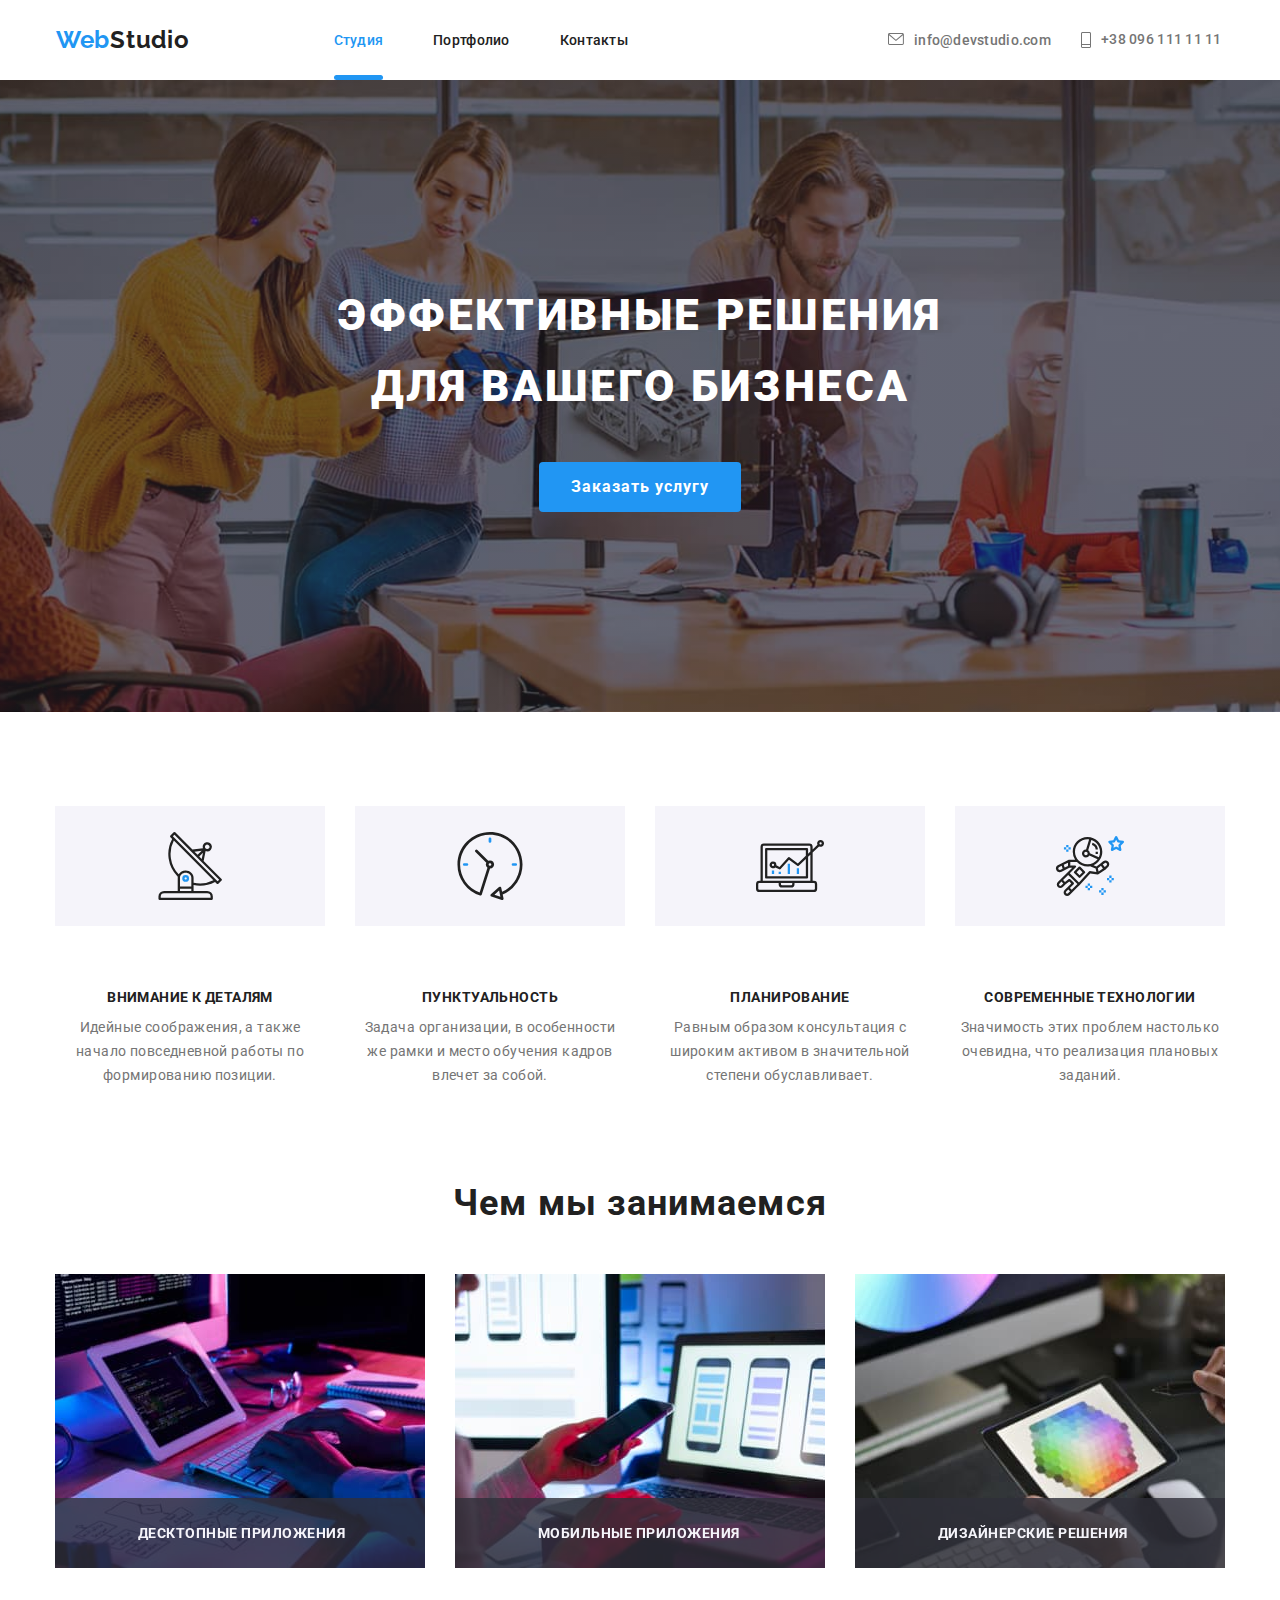
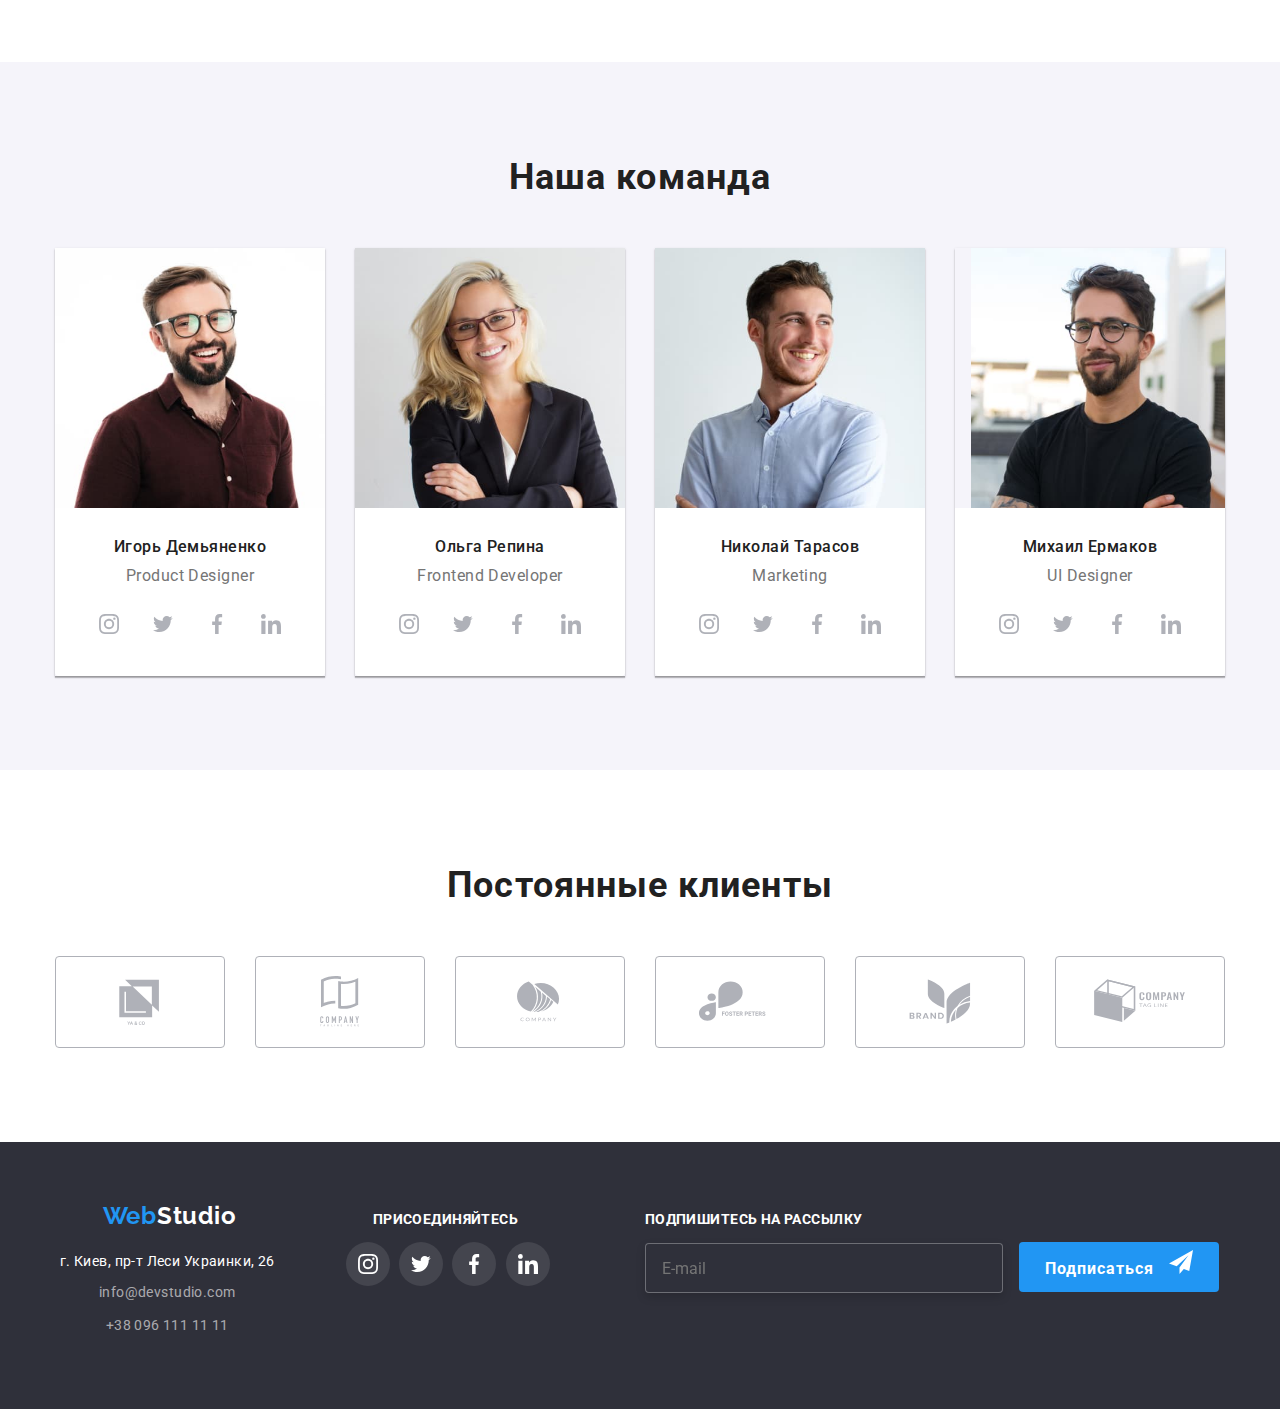
==== commit 79e78b53: "final version" ====
--- a/index.html
+++ b/index.html
@@ -41,8 +41,8 @@
 
   <div class="pi" data-menu>
       <ul class="navbox">
-        <li><a href="./index.html" class="navbox__link navbox__boxin navbox--current">Студия</a></li>
-        <li><a href="./portfolio.html" class="navbox__link navbox__boxin ">Портфолио</a></li>
+        <li><a href="./index.html" class="navbox__link navbox__boxin navbox--current ">Студия</a></li>
+        <li><a href="./portfolio.html" class="navbox__link navbox__boxin  ">Портфолио</a></li>
         <li><a href="" class="navbox__link navbox__boxin">Контакты</a></li>
       </ul>
     
--- a/css/main.min.css
+++ b/css/main.min.css
@@ -1 +1 @@
-h1,h2,h3,h4,p,ul{margin:0px;padding:0px}body{margin:0;color:#757575;font-family:Roboto,sans-serif;background-color:#fff;letter-spacing:.03em}:root{--main-bg-color: #ffffff;--dg-sacond-color: #2f303a;--text-main-color: #757575;--hov-foc-color: #2196f3;--hov-foc-exclusiv: #188ce8;--text-dec-black: #212121;--text-rgb-a: rgba(255, 255, 255, 0.6);--text-bg-dop: #f5f4fa}.container{outline:3px solid #adff2f;margin:0 auto;padding-left:15px;padding-right:15px}@media screen and (min-width: 480px){.container{width:480px}}@media screen and (min-width: 768px){.container{width:768px}}@media screen and (min-width: 1200px){.container{width:1200px}}.header-nav{background-color:var(--main-bg-color);display:-webkit-box;display:-ms-flexbox;display:flex;margin-left:0 auto;-webkit-box-align:center;-ms-flex-align:center;align-items:center;position:relative}@media screen and (min-width: 768px){.header-nav{height:80px;margin-left:auto;margin-right:auto}}.main-nav{color:var(--text-dec-black);display:-webkit-box;display:-ms-flexbox;display:flex;-webkit-box-align:center;-ms-flex-align:center;align-items:center;margin-right:0px}@media screen and (min-width: 768px){.main-nav{background-color:#deb887;display:-webkit-box;display:-ms-flexbox;display:flex;height:80px;margin-left:auto;margin-right:auto}}@media screen and (min-width: 1200px){.main-nav{margin-left:0;margin-right:0}}.mobdiv{border:1px solid transparent;width:480px;height:60px;padding-left:15px;padding-top:15px;margin-left:-15px;margin-right:-15px;display:-webkit-box;display:-ms-flexbox;display:flex;-webkit-box-pack:justify;-ms-flex-pack:justify;justify-content:space-between}@media screen and (min-width: 768px){.mobdiv{background-color:#fff;display:-webkit-box;display:-ms-flexbox;display:flex;width:100%;height:100%;margin:0}}.moddiv_bat{display:-webkit-inline-box;display:-ms-inline-flexbox;display:inline-flex;margin-right:15px;padding:0;background-color:transparent;border:transparent;margin-left:276px;z-index:5}@media screen and (min-width: 767px){.moddiv_bat{display:none}}.mobdiv_icon{width:40px;height:40px}.moddiv_bat .mobdiv_menu{display:none}.moddiv_bat.is-open .mobdiv_menu{display:block}.moddiv_bat.is-open .mobdiv_cros{display:none}.link-studio{display:inline;font-family:Raleway;font-weight:700;font-size:24px;line-height:1.16;letter-spacing:.03em;text-decoration:none;color:var(--text-dec-black);margin-bottom:16px}@media screen and (min-width: 768px){.link-studio{background-color:#fff;margin-top:10px;margin-left:-15px}}.logoone{color:var(--hov-foc-color);font-family:Raleway;font-weight:700;font-size:24px;line-height:1.16;letter-spacing:.03em}.logoand{font-family:Raleway;font-weight:700;font-size:24px;line-height:1.16;letter-spacing:.03em;-webkit-transition:color 250ms cubic-bezier(0.4, 0, 0.2, 1);transition:color 250ms cubic-bezier(0.4, 0, 0.2, 1);-webkit-transition-property:var(--hov-foc-color);transition-property:var(--hov-foc-color)}.logoand:hover{color:var(--hov-foc-color)}.pi{display:none}.pi.is-open{display:-webkit-box;display:-ms-flexbox;display:flex;-webkit-box-orient:vertical;-webkit-box-direction:normal;-ms-flex-direction:column;flex-direction:column;position:absolute;top:0;left:0;width:100%;height:796px;background-color:#fff;padding-top:48px;padding-left:40px;padding-bottom:48px;position:fixed}@media screen and (min-width: 768px){.pi{background-color:#fff;display:block;display:-webkit-box;display:-ms-flexbox;display:flex;height:100%;margin:0}}@media screen and (min-width: 1200px){.pi{margin-left:93px;margin-right:0}}.navbox{list-style:none;margin-bottom:115px}.navbox.is-open{display:-webkit-box;display:-ms-flexbox;display:flex;padding-top:48px;padding-bottom:40px;-ms-flex-wrap:wrap;flex-wrap:wrap}@media screen and (min-width: 768px){.navbox{background-color:#fff;display:block;display:-webkit-box;display:-ms-flexbox;display:flex;list-style:none;margin-bottom:none}}@media screen and (min-width: 1200px){.navbox{margin-right:50px}}.span{color:var(--hov-foc-color);font-family:Raleway;font-weight:700;font-size:26px;line-height:1.92;letter-spacing:.03em}.navbox--current::after{content:"";width:100%;height:5px;background-color:var(--hov-foc-color);position:absolute;left:0;bottom:0;border-radius:4px}@media screen and (min-width: 768px){.navbox--current::after{width:100%;left:0;bottom:0;border-radius:4px;position:absolute}}.navbox__link{color:var(--text-dec-black);text-decoration:none;letter-spacing:.02em;display:-webkit-inline-box;display:-ms-inline-flexbox;display:inline-flex;font-weight:500;-webkit-transition:250ms cubic-bezier(0.4, 0, 0.2, 1);transition:250ms cubic-bezier(0.4, 0, 0.2, 1)}@media screen and (min-width: 768px){.navbox__link{font-size:12px;margin:5px;position:relative;padding-bottom:32px;padding-top:28px;font-size:12px}}@media screen and (min-width: 1200px){.navbox__link{margin:0;padding-top:32px;font-size:14px}}@media screen and (min-width: 768px)and (max-width: 1199px){.comynication{padding:0;margin:0;font-size:14px}}.navbox__boxin{background-color:#fff;font-size:40px;margin-bottom:35px}@media screen and (min-width: 768px){.navbox__boxin{font-style:normal;font-weight:500;font-size:14px;line-height:16px;letter-spacing:.02em;margin-left:50px}}@media screen and (min-width: 1200px){.navbox__boxin{margin-bottom:0}}.navbox--current{color:var(--hov-foc-color)}.contact{-webkit-box-orient:vertical;-webkit-box-direction:normal;-ms-flex-direction:column;flex-direction:column;list-style:none;font-size:14px;line-height:1.14;display:-webkit-box;display:-ms-flexbox;display:flex}@media screen and (min-width: 768px){.contact{background-color:#fff;display:block;height:100%;margin-left:84px;margin-right:0;padding-top:3px;display:-webkit-box;display:-ms-flexbox;display:flex;-webkit-box-orient:vertical;-webkit-box-direction:reverse;-ms-flex-direction:column-reverse;flex-direction:column-reverse}}@media screen and (min-width: 1200px){.contact{-webkit-box-orient:horizontal;-webkit-box-direction:reverse;-ms-flex-direction:row-reverse;flex-direction:row-reverse;margin-left:210px;padding:0}}.mobset{display:-webkit-box;display:-ms-flexbox;display:flex;list-style:none;font-size:18px;line-height:1.21;letter-spacing:.02em;margin-top:64px}@media screen and (min-width: 767px){.mobset{display:none}}.mobset_li{margin-left:10px;padding-left:10px;border-left:1px solid rgba(33,33,33,.2)}.mobset_li.mobset_li:first-child{border:none;margin-left:0;padding-left:0}.mobset_link{display:-webkit-inline-box;display:-ms-inline-flexbox;display:inline-flex;font-family:Roboto;font-style:normal;font-weight:500;font-size:18px;line-height:22px;letter-spacing:.02em;color:#2196f3}.contact .navbox__link{color:var(--text-main-color);text-decoration:none;list-style:none;display:-webkit-inline-box;display:-ms-inline-flexbox;display:inline-flex;fill:var(--text-main-color)}.contact .contact__linka{font-size:24px;-webkit-box-align:center;-ms-flex-align:center;align-items:center;display:-webkit-box;display:-ms-flexbox;display:flex;font-weight:500;letter-spacing:.02em;margin:16px;margin-left:0}@media screen and (min-width: 768px){.contact .contact__linka{font-weight:500;font-size:12px;line-height:14px;letter-spacing:.02em;color:#757575;margin-top:0}}@media screen and (min-width: 1200px){.contact .contact__linka{padding:0;margin:0}}.contact__linka:last-child{margin-right:0px}@media screen and (min-width: 1200px){.contact__linka:last-child{margin-right:30px}}.navbox__link:hover,.navbox__link:focus{color:var(--hov-foc-color);fill:var(--hov-foc-color);font-size:40px}@media screen and (min-width: 768px){.navbox__link:hover,.navbox__link:focus{fill:var(--hov-foc-color);font-size:14px}}@media screen and (min-width: 1200px){.navbox__link:hover,.navbox__link:focus{fill:var(--hov-foc-color);font-size:14px}}.contact__linka:hover,.contact__linka:focus{fill:var(--hov-foc-color);font-size:40px}@media screen and (min-width: 1200px){.contact__linka:hover,.contact__linka:focus{fill:var(--hov-foc-color);font-size:14px}}.contact__telsvg{display:none;width:16px;height:12px;margin-right:10px}@media screen and (min-width: 768px){.contact__telsvg{display:block}}.contact__phonesvg{display:none;width:10px;height:16px;margin-right:10px}@media screen and (min-width: 768px){.contact__phonesvg{display:block}}.solutions{background-color:var(--dg-sacond-color);letter-spacing:.06em;max-width:1600px;padding-top:200px;padding-bottom:200px;text-align:center;margin-left:auto;margin-right:auto;background-image:-webkit-gradient(linear, left top, left bottom, from(rgba(47, 48, 58, 0.4)), to(rgba(47, 48, 58, 0.4))),url(../images/Imgfotomain.jpg);background-image:linear-gradient(rgba(47, 48, 58, 0.4), rgba(47, 48, 58, 0.4)),url(../images/Imgfotomain.jpg);background-color:#c4c4c4;background-repeat:no-repeat;background-size:cover;background-position:center}@media(min-device-pixel-ratio: 2),(-webkit-min-device-pixel-ratio: 2),(min-resolution: 192dpi),(min-resolution: 2dppx){.solutions{background-image:-webkit-gradient(linear, left top, left bottom, from(rgba(47, 48, 58, 0.4)), to(rgba(47, 48, 58, 0.4))),url() url(../images/pictures/index1/hiro/hir2x480@2x.jpg);background-image:linear-gradient(rgba(47, 48, 58, 0.4), rgba(47, 48, 58, 0.4)),url() url(../images/pictures/index1/hiro/hir2x480@2x.jpg)}}@media screen and (min-width: 768px){.solutions{background-image:-webkit-gradient(linear, left top, left bottom, from(rgba(47, 48, 58, 0.4)), to(rgba(47, 48, 58, 0.4))),url(../images/Imgfotomain.jpg);background-image:linear-gradient(rgba(47, 48, 58, 0.4), rgba(47, 48, 58, 0.4)),url(../images/Imgfotomain.jpg)}}@media(min-device-pixel-ratio: 2),(-webkit-min-device-pixel-ratio: 2),(min-resolution: 192dpi),(min-resolution: 2dppx){.solutions{background-image:-webkit-gradient(linear, left top, left bottom, from(rgba(47, 48, 58, 0.4)), to(rgba(47, 48, 58, 0.4))),url() url(../);background-image:linear-gradient(rgba(47, 48, 58, 0.4), rgba(47, 48, 58, 0.4)),url() url(../)}}.solution-business{color:var(--main-bg-color);font-family:Roboto;font-weight:900;font-size:26px;line-height:1.61;letter-spacing:.06em;margin:0 auto;text-transform:uppercase}@media screen and (min-width: 768px){.solution-business{font-size:26px;max-width:360px}}@media screen and (min-width: 1200px){.solution-business{font-size:44px;max-width:696px}}.ordservis{color:var(--main-bg-color);font-family:inherit;font-weight:700;font-size:16px;line-height:1.87;letter-spacing:.06em;cursor:pointer;background-color:var(--hov-foc-color);border-radius:4px;padding:10px 32px 10px 32px;margin-top:40px;text-align:center;-webkit-transition:color 250ms cubic-bezier(0.4, 0, 0.2, 1);transition:color 250ms cubic-bezier(0.4, 0, 0.2, 1);-webkit-transition-property:var(--hov-foc-color);transition-property:var(--hov-foc-color);border:transparent}.ordservis:hover,.ordservis:focus{background-color:var(--hov-foc-exclusiv)}.backdrop.is-hidden{pointer-events:none;opacity:0}.backdrop{position:fixed;top:0;left:0;width:100%;height:100%;border:2px solid transparent;background-color:rgba(0,0,0,.2)}.modal{position:absolute;top:50%;left:50%;-webkit-transform:translate(-50%, -50%);transform:translate(-50%, -50%);background-color:#fff;border:2px solid transparent;-webkit-transition:-webkit-transform 250ms cubic-bezier(0.4, 0, 0.2, 1);transition:-webkit-transform 250ms cubic-bezier(0.4, 0, 0.2, 1);transition:transform 250ms cubic-bezier(0.4, 0, 0.2, 1);transition:transform 250ms cubic-bezier(0.4, 0, 0.2, 1), -webkit-transform 250ms cubic-bezier(0.4, 0, 0.2, 1);width:450px;height:609px}@media screen and (min-width: 1200px){.modal{width:528px;height:581px}}.formfild__closebat{position:absolute;right:8px;top:8px;width:30px;height:30px;border-radius:50%;border:1px solid rgba(0,0,0,.1);background-color:#fff}.formfild__closebat:hover{fill:var(--hov-foc-color);-webkit-transition:color 250ms cubic-bezier(0.4, 0, 0.2, 1);transition:color 250ms cubic-bezier(0.4, 0, 0.2, 1);-webkit-transition-property:var(--hov-foc-color);transition-property:var(--hov-foc-color)}.formfild__closesvg{width:11px;height:11px}.formfild{border:1px solid transparent;height:auto;margin-left:auto;margin-right:auto;padding:40px}@media screen and (min-width: 1200px){.formfild{width:528px}}.formfild__form-grup{border:1px solid transparent;display:-webkit-box;display:-ms-flexbox;display:flex;-webkit-box-orient:vertical;-webkit-box-direction:normal;-ms-flex-direction:column;flex-direction:column;-webkit-box-align:start;-ms-flex-align:start;align-items:flex-start;margin-bottom:10px}.formfild__form-grup:first-child{margin-bottom:0px;position:relative}.formfild__form-grup input{height:40px;width:370px;border-radius:4px;background:#fff;border:1px solid rgba(33,33,33,.2);-webkit-box-sizing:border-box;box-sizing:border-box;padding:0;padding-left:30px}@media screen and (min-width: 1200px){.formfild__form-grup input{width:448px}}.formfild__testone:hover,.formfild__testone:focus{border-color:var(--hov-foc-color);border:1px solid var(--hov-foc-color)}.formfild__form-grup input:hover,.formfild__form-grup input:focus{border-color:var(--hov-foc-color);-webkit-transition:color 250ms cubic-bezier(0.4, 0, 0.2, 1);transition:color 250ms cubic-bezier(0.4, 0, 0.2, 1);-webkit-transition-property:var(--hov-foc-color);transition-property:var(--hov-foc-color)}.formfild__form-grup input:hover+.formfild__fon,.formfild__form-grup input:focus+.formfild__fon{fill:var(--hov-foc-color);border-color:var(--hov-foc-color)}input:not(:-moz-placeholder-shown), input:not(:-moz-placeholder-shown)+.formfild__fon{fill:var(--hov-foc-color);border-color:var(--hov-foc-color)}input:not(:-ms-input-placeholder), input:not(:-ms-input-placeholder)+.formfild__fon{fill:var(--hov-foc-color);border-color:var(--hov-foc-color)}input:not(:placeholder-shown),input:not(:placeholder-shown)+.formfild__fon{fill:var(--hov-foc-color);border-color:var(--hov-foc-color)}textarea:not(:-moz-placeholder-shown){border-color:var(--hov-foc-color)}textarea:not(:-ms-input-placeholder){border-color:var(--hov-foc-color)}textarea:not(:placeholder-shown){border-color:var(--hov-foc-color)}.formfild__form-grup label{margin-bottom:4px;font-size:12px;color:var(--text-main-color);line-height:1.16;font-weight:400;letter-spacing:.01em}.formfild__form-grup .formfild__modform{font-family:Roboto;font-weight:bold;font-size:20px;line-height:23px;text-align:center;letter-spacing:.03em;color:var(--text-dec-black);margin-bottom:12px}.formfild__mail-div{position:relative;display:inline-block}.formfild__fon{position:absolute;width:15px;height:12px;display:inline-block;-webkit-transform:translateX(-356px);transform:translateX(-356px);margin-top:14px}@media screen and (min-width: 1200px){.formfild__fon{-webkit-transform:translateX(-434.5px);transform:translateX(-434.5px)}}.formfild__form-grup:hover,.formfild__form-grup:focus{-webkit-transition:color 250ms cubic-bezier(0.4, 0, 0.2, 1);transition:color 250ms cubic-bezier(0.4, 0, 0.2, 1);-webkit-transition-property:var(--hov-foc-color);transition-property:var(--hov-foc-color)}textarea{border-radius:4px;width:370px;height:120px;border:1px solid rgba(33,33,33,.2);-webkit-box-sizing:border-box;box-sizing:border-box;resize:none;padding-top:12px;padding-right:16px;padding-bottom:12px;padding-left:16px;font-size:14px;line-height:1.14;letter-spacing:.01em;color:rgba(117,117,117,.5);margin-bottom:10px}@media screen and (min-width: 1200px){textarea{width:448px}}textarea:hover,textarea:focus{-webkit-transition:color 250ms cubic-bezier(0.4, 0, 0.2, 1);transition:color 250ms cubic-bezier(0.4, 0, 0.2, 1);-webkit-transition-property:var(--hov-foc-color);transition-property:var(--hov-foc-color);border-color:var(--hov-foc-color);border:1px solid var(--hov-foc-color)}.formfild__form-grup ::-webkit-input-placeholder{font-size:12px;line-height:1.16;letter-spacing:.01em;color:rgba(117,117,117,.5)}.formfild__form-grup ::-moz-placeholder{font-size:12px;line-height:1.16;letter-spacing:.01em;color:rgba(117,117,117,.5)}.formfild__form-grup :-ms-input-placeholder{font-size:12px;line-height:1.16;letter-spacing:.01em;color:rgba(117,117,117,.5)}.formfild__form-grup ::-ms-input-placeholder{font-size:12px;line-height:1.16;letter-spacing:.01em;color:rgba(117,117,117,.5)}.formfild__form-grup ::placeholder{font-size:12px;line-height:1.16;letter-spacing:.01em;color:rgba(117,117,117,.5)}.formfild__task{display:-webkit-box;display:-ms-flexbox;display:flex}.formfild__kvadrat{display:block;width:16px;height:15px;border-radius:4px;border:1px solid var(--text-dec-black);border-color:var(--text-dec-black);display:none}.formfild__chekblue{display:block;width:16px;height:15px;border-radius:4px;border:2px solid var(--text-dec-black);margin-right:2px;margin-left:2px}@media screen and (min-width: 1200px){.formfild__chekblue{margin-right:9px;margin-left:10px}}.formfild__task input:checked+.formfild__chekblue{background-image:url(../images/ichecki.svg);background-size:contain;border:2px solid var(--hov-foc-color);background-color:var(--hov-foc-color)}.formfild__sogltex{font-size:12px;color:var(--text-main-color);line-height:1.16;font-weight:400;letter-spacing:.03em;display:bloc}@media screen and (min-width: 1200px){.formfild__sogltex{font-size:14px}}.formfild__yslovi{color:var(--hov-foc-color)}.formfild__but-send{color:var(--main-bg-color);font-family:inherit;font-weight:700;font-size:16px;line-height:1.87;letter-spacing:.06em;cursor:pointer;background-color:var(--hov-foc-color);border-radius:4px;padding:10px 32px 10px 32px;width:200px;height:50px;text-align:center;-webkit-transition:color 250ms cubic-bezier(0.4, 0, 0.2, 1);transition:color 250ms cubic-bezier(0.4, 0, 0.2, 1);-webkit-transition-property:var(--hov-foc-color);transition-property:var(--hov-foc-color);margin-top:30px;border:transparent}.formfild__but-send:hover,.formfild__but-send:focus{background-color:var(--hov-foc-color);-webkit-transition:color 250ms cubic-bezier(0.4, 0, 0.2, 1);transition:color 250ms cubic-bezier(0.4, 0, 0.2, 1);-webkit-transition-property:var(--hov-foc-color);transition-property:var(--hov-foc-color)}.box-section{background-color:#fff}.module{padding-top:60px;padding-bottom:60px}@media screen and (min-width: 768px)and (max-width: 1199px){.module{background-color:#fff;padding-top:60px;padding-bottom:60px;display:-webkit-box;display:-ms-flexbox;display:flex;-webkit-box-pack:justify;-ms-flex-pack:justify;justify-content:space-between;-ms-flex-wrap:wrap;flex-wrap:wrap;max-width:768px;margin:0 auto;grid-gap:30px}}@media screen and (min-width: 1200px){.module{display:-webkit-box;display:-ms-flexbox;display:flex;gap:30px;padding-top:94px;padding-bottom:94px}}.module__groop-pec{list-style:none;text-align:center;margin-left:auto;margin-right:auto}@media screen and (min-width: 768px){.module__groop-pec{margin:0;padding:0;-webkit-box-flex:0;-ms-flex:0 1 100%;flex:0 1 100%;-ms-flex:0 1 calc(100% / 4 - 0px);flex:0 1 calc(100% / 4 - 0px)}}.module__groop-pec:first-child{margin-left:0px}@media screen and (min-width: 768px){.module__groop-pec:first-child{margin-left:0}}.module__icomfive{border:1px solid transparent;background-color:#f5f4fa;height:120px;width:450px;margin-right:auto;margin-left:auto;padding-top:25px;padding-bottom:25px;-webkit-box-align:center;-ms-flex-align:center;align-items:center}@media screen and (min-width: 768px){.module__icomfive{width:354px}}@media screen and (min-width: 1200px){.module__icomfive{width:270px;height:120px;margin-bottom:30px}}.module_svg{width:auto;height:auto}.module__good-job{color:var(--text-dec-black);font-family:Roboto;font-weight:700;font-size:14px;line-height:1.14;letter-spacing:.03em;text-transform:uppercase;margin-bottom:10px}.module__exersise{font-weight:normal;font-size:14px;line-height:1.71;letter-spacing:.03em}.doing{display:none}@media screen and (min-width: 1200px){.doing{display:-webkit-box;display:-ms-flexbox;display:flex;padding-top:0;padding-bottom:94px}}@media screen and (min-width: 1200px){.doing__what-we-are-doing{color:var(--text-dec-black);font-family:Roboto;font-weight:700;font-size:36px;line-height:1.16;letter-spacing:.03em;margin-bottom:50px;text-align:center}}@media screen and (min-width: 1200px){.doing__doing-foto{list-style:none;display:-webkit-box;display:-ms-flexbox;display:flex;width:calc(100% / 3-30);height:294px}}@media screen and (min-width: 1200px){.doing__threefoto{margin-right:30px;width:calc(100% / 3);height:294px}}@media screen and (min-width: 1200px){.doing__threefoto:last-child{margin-right:0px}}@media screen and (min-width: 1200px){.doing__adigeja{width:100%;height:70px;background-color:rgba(47,48,58,.8);position:relative;-webkit-transform:translateY(-100%);transform:translateY(-100%)}}@media screen and (min-width: 1200px){.doing__chaildplas{position:absolute;padding-top:27px;padding-bottom:27px;padding-left:83px;text-align:center;line-height:16.41px;text-transform:uppercase;color:var(--text-bg-dop);font-size:14px;font-style:normal;font-weight:700;-webkit-transform:translateY(0);transform:translateY(0)}}.partition{background:var(--text-bg-dop);padding-bottom:60px;padding-top:60px}@media screen and (min-width: 1200px){.partition{padding-top:94px;padding-bottom:94px}}.doing__what-we-are-doing{text-align:center;margin-bottom:30px;font-family:Roboto;font-style:normal;font-weight:bold;font-size:28px;line-height:1.17;letter-spacing:.03em;color:#212121}@media screen and (min-width: 1200px){.doing__what-we-are-doing{margin-bottom:50px;font-size:36px}}.partition__together-team{list-style:none}@media screen and (min-width: 480px)and (max-width: 767px){.partition__together-team{list-style:none;display:-webkit-box;display:-ms-flexbox;display:flex;-webkit-box-orient:vertical;-webkit-box-direction:normal;-ms-flex-direction:column;flex-direction:column}}@media screen and (min-width: 768px){.partition__together-team{display:-webkit-box;display:-ms-flexbox;display:flex;-ms-flex-wrap:wrap;flex-wrap:wrap;margin:0;padding:0;gap:30px}}@media screen and (min-width: 1200px){.partition__together-team{display:-webkit-box;display:-ms-flexbox;display:flex;-ms-flex-wrap:initial;flex-wrap:initial}}.partition__portfol{margin-right:auto;margin-left:auto;margin-bottom:30px;height:auto;-webkit-box-shadow:0px 1px 3px rgba(0,0,0,.12),0px 1px 1px rgba(0,0,0,.14),0px 2px 1px rgba(0,0,0,.2);box-shadow:0px 1px 3px rgba(0,0,0,.12),0px 1px 1px rgba(0,0,0,.14),0px 2px 1px rgba(0,0,0,.2)}@media screen and (min-width: 768px){.partition__portfol{margin:0;-ms-flex-preferred-size:calc(100% / 2 - 15px);flex-basis:calc(100% / 2 - 15px)}}.partition__portfol:last-child{margin-right:0px}@media screen and (min-width: 768px){.partition__portfol:last-child{margin:0;-ms-flex-preferred-size:calc(100% / 2 - 15px);flex-basis:calc(100% / 2 - 15px)}}.partition__divtext{padding-top:30px;padding-bottom:30px;background-color:#fff;border-radius:0px 0px 4px 4px}.partition__foto-ouer-team{display:-webkit-box;display:-ms-flexbox;display:flex}.partition__foto-port{height:450px}@media screen and (min-width: 768px){.partition__foto-port{width:100%;height:auto}}@media screen and (min-width: 1200px){.partition__foto-port{width:270px;height:260px}}.partition__name{color:var(--text-dec-black);font-family:Roboto;font-weight:500;font-size:16px;line-height:1.18;letter-spacing:.03em;margin-bottom:10px;text-align:center}.partition__prof{font-weight:normal;font-size:16px;line-height:1.18;letter-spacing:.03em;text-align:center;margin-bottom:16px}.partition__icomcparens{display:-webkit-box;display:-ms-flexbox;display:flex;-webkit-box-pack:justify;-ms-flex-pack:justify;justify-content:space-between;list-style:none;width:206px;height:44px;margin-left:auto;margin-right:auto}.partition__icomclas{display:-webkit-inline-box;display:-ms-inline-flexbox;display:inline-flex;border:1px solid transparent;width:44px;height:44px}.partition__icoma{display:-webkit-inline-box;display:-ms-inline-flexbox;display:inline-flex;fill:#afb1b8;border:1px solid transparent;border-radius:50%;width:100%;height:100%;-webkit-box-align:center;-ms-flex-align:center;align-items:center;-webkit-box-pack:center;-ms-flex-pack:center;justify-content:center;-webkit-transition:color 250ms cubic-bezier(0.4, 0, 0.2, 1);transition:color 250ms cubic-bezier(0.4, 0, 0.2, 1);-webkit-transition-property:var(--hov-foc-color);transition-property:var(--hov-foc-color)}.partition__icoma:hover,.partition__icoma:focus{background-color:var(--hov-foc-color);fill:#fff}.partition__icomhover{width:20px;height:20px}.section-klient{padding-top:60px;padding-bottom:40px}@media screen and (min-width: 768px){.section-klient{padding-bottom:60px}}@media screen and (min-width: 1200px){.section-klient{padding-bottom:94px;padding-top:94px}}.wrapper{font-family:Roboto;display:block;font-weight:bold;font-size:36px;line-height:42px;text-align:center;letter-spacing:.03em;color:#212121;margin-bottom:30px}@media screen and (min-width: 768px){.wrapper{font-size:28px}}@media screen and (min-width: 1200px){.wrapper{font-size:36px;margin-bottom:50px}}.division{display:-webkit-box;display:-ms-flexbox;display:flex;-ms-flex-wrap:wrap;flex-wrap:wrap;margin:-15px;-webkit-box-pack:center;-ms-flex-pack:center;justify-content:center}@media screen and (min-width: 768px){.division{margin:0;gap:30px}}@media screen and (min-width: 1200px){.division{display:-webkit-box;display:-ms-flexbox;display:flex;-webkit-box-align:center;-ms-flex-align:center;align-items:center;-ms-flex-pack:distribute;justify-content:space-around;list-style:none}}.division__list{width:210px;height:92px;list-style:none;margin-top:15px;margin-left:15px;margin-bottom:15px;margin-right:15px}@media screen and (min-width: 768px){.division__list{width:226px;margin:0;padding:0}}@media screen and (min-width: 768px)and (min-width: 1200px){.division__list{width:170px;height:92px;display:-webkit-inline-box;display:-ms-inline-flexbox;display:inline-flex}}.division__link{display:-webkit-inline-box;display:-ms-inline-flexbox;display:inline-flex;width:inherit;height:inherit;-webkit-box-pack:center;-ms-flex-pack:center;justify-content:center;-webkit-box-align:center;-ms-flex-align:center;align-items:center;fill:#afb1b8;border:1px solid #afb1b8;border-radius:4px;-webkit-transition:250ms cubic-bezier(0.4, 0, 0.2, 1);transition:250ms cubic-bezier(0.4, 0, 0.2, 1)}.division__link:hover,.division__link:focus{fill:#2196f3;border:1px solid #2196f3}.division__icon{border:1px solid transparent;width:106px;height:60px}footer{background:var(--dg-sacond-color)}.fut-box{padding-top:60px;padding-bottom:60px;width:auto;margin:0px auto}.fut-container{display:-webkit-box;display:-ms-flexbox;display:flex;-ms-flex-wrap:wrap;flex-wrap:wrap;-webkit-box-pack:center;-ms-flex-pack:center;justify-content:center}.footerbox{margin-bottom:60px;margin-left:auto;margin-right:auto}@media screen and (min-width: 768px){.footerbox{margin-left:76px;margin-right:165px}}@media screen and (min-width: 1200px){.footerbox{margin-left:0;margin-right:70px;margin-bottom:0}}.footerbox__foot-link{text-decoration:none;margin-bottom:20px;display:inline-block;margin-left:43px}.footerbox__foot-logo{color:var(--hov-foc-color);font-family:Raleway;font-weight:bold;font-size:24px;line-height:1.16;letter-spacing:.03em}.footerbox__foot-logoand{color:var(--main-bg-color);font-family:Raleway;font-weight:700;font-size:24px;line-height:1.16;letter-spacing:.03em;-webkit-transition:color 250ms cubic-bezier(0.4, 0, 0.2, 1);transition:color 250ms cubic-bezier(0.4, 0, 0.2, 1);-webkit-transition-property:var(--hov-foc-color);transition-property:var(--hov-foc-color)}.footerbox__foot-logoand:hover,.footerbox__foot-logoand:focus{color:var(--hov-foc-color)}.footerbox__foot-address{color:var(--main-bg-color);font-style:normal;font-size:14px;line-height:1.71;letter-spacing:.03em;margin-bottom:8px}.footerbox__foot-mail-tel{list-style:none;text-align:center}.footerbox__foot-mail-com{color:var(--text-rgb-a);font-size:14px;line-height:1.71;letter-spacing:.03em;text-decoration:none;display:inline-block;margin-bottom:9px;-webkit-transition:color 250ms cubic-bezier(0.4, 0, 0.2, 1);transition:color 250ms cubic-bezier(0.4, 0, 0.2, 1);-webkit-transition-property:var(--hov-foc-color);transition-property:var(--hov-foc-color)}.footerbox__foot-mail-com:hover,.footerbox__foot-mail-com:focus{color:var(--hov-foc-color)}.footerbox__foot-tel-com{color:var(--text-rgb-a);font-size:14px;line-height:1.71;letter-spacing:.03em;text-decoration:none;-webkit-transition:color 250ms cubic-bezier(0.4, 0, 0.2, 1);transition:color 250ms cubic-bezier(0.4, 0, 0.2, 1);-webkit-transition-property:var(--hov-foc-color);transition-property:var(--hov-foc-color)}.footerbox__foot-tel-com:hover,.footerbox__foot-tel-com:focus{color:var(--hov-foc-color)}.blok-connect{border:1px solid transparent;width:206px;height:80px;margin-left:29px;margin-bottom:60px}@media screen and (min-width: 768px){.blok-connect{margin-left:0;margin-right:auto}}@media screen and (min-width: 1200px){.blok-connect{margin-left:0;margin-right:93px}}.blok-connect_connekt{display:inline-block;text-transform:uppercase;font-weight:bold;font-size:14px;line-height:16px;letter-spacing:.03em;text-transform:uppercase;color:#fff;margin-bottom:15px;margin-left:27px}.blok-futcon_connekt{display:inline-block;text-transform:uppercase;font-weight:bold;font-size:14px;line-height:16px;letter-spacing:.03em;text-transform:uppercase;color:#fff;margin-bottom:15px;margin-left:127px}.fut-container{display:-webkit-box;display:-ms-flexbox;display:flex;-webkit-box-align:baseline;-ms-flex-align:baseline;align-items:baseline}.socials{display:-webkit-box;display:-ms-flexbox;display:flex;-webkit-box-pack:justify;-ms-flex-pack:justify;justify-content:space-between}.socials__list-fut-li{width:44px;height:44px;list-style:none}.socials__link-fut-a{display:-webkit-inline-box;display:-ms-inline-flexbox;display:inline-flex;-webkit-box-pack:center;-ms-flex-pack:center;justify-content:center;-webkit-box-align:center;-ms-flex-align:center;align-items:center;border:1px solid transparent;border-radius:50%;fill:#fff;width:100%;height:100%;background-color:rgba(255,255,255,.1);-webkit-transition:color 250ms cubic-bezier(0.4, 0, 0.2, 1);transition:color 250ms cubic-bezier(0.4, 0, 0.2, 1);-webkit-transition-property:var(--hov-foc-color);transition-property:var(--hov-foc-color)}.socials__link-fut-a:hover,.socials__link-fut-a:focus{fill:#fff;background-color:var(--hov-foc-color)}.socials__icon-fut{width:20px;height:20px}.blok-futcon{border:1px solid transparent;width:auto;margin-left:15px}@media screen and (min-width: 768px){.blok-futcon{margin-left:145px}}@media screen and (min-width: 1200px){.blok-futcon{margin-left:0}}@media screen and (min-width: 1200px){.blok-futcon_connekt{margin-left:0}}.footer-sect__futimp{height:50px;width:450px;padding-left:16px;padding-top:15px;padding-bottom:15px;background:#2f303a;border:1px solid rgba(255,255,255,.3);-webkit-box-sizing:border-box;box-sizing:border-box;-webkit-filter:drop-shadow(0px 4px 4px rgba(0, 0, 0, 0.15));filter:drop-shadow(0px 4px 4px rgba(0, 0, 0, 0.15));border-radius:4px;margin-right:12px;color:var(--text-bg-dop);margin-bottom:20px}@media screen and (min-width: 1200px){.footer-sect__futimp{width:358px;margin-bottom:0;margin-right:0}}.footer-sect__but-futsend{color:var(--main-bg-color);font-family:inherit;font-weight:700;font-size:16px;line-height:1.87;letter-spacing:.06em;cursor:pointer;background-color:var(--hov-foc-color);border-radius:4px;padding-top:10px;padding-bottom:10px;padding-right:0px;border:transparent;width:200px;height:50px;text-align:center;-webkit-transition:color 250ms cubic-bezier(0.4, 0, 0.2, 1);transition:color 250ms cubic-bezier(0.4, 0, 0.2, 1);-webkit-transition-property:var(--hov-foc-color);transition-property:var(--hov-foc-color);margin-left:137px}@media screen and (min-width: 1200px){.footer-sect__but-futsend{margin-left:12px;padding:0}}.footer-sect__svg-flight{width:24px;height:24px;margin-left:10px;fill:var(--text-bg-dop)}.ouer-work{padding-top:100px;margin:0px}.section-but{padding-bottom:0;border-top:1px solid #ececec;padding-top:60px;padding-bottom:40px}@media screen and (min-width: 768px){.section-but{padding-bottom:25px}}@media screen and (min-width: 1200px){.section-but{padding-top:94px;padding-bottom:0}}.pushbutton{list-style:none;display:-webkit-box;display:-ms-flexbox;display:flex;-ms-flex-wrap:wrap;flex-wrap:wrap}@media screen and (min-width: 768px){.pushbutton{margin-left:79px}}@media screen and (min-width: 1200px){.pushbutton{-webkit-box-pack:center;-ms-flex-pack:center;justify-content:center}}.pushbutton__butli{margin-right:8px;margin-bottom:15px}@media screen and (min-width: 768px){.pushbutton__butli{margin-bottom:0}}@media screen and (min-width: 1200px){.pushbutton__butli{margin-bottom:0}}.pushbutton__mar{margin-right:0px}.pushbutton__but{color:var(--text-dec-black);font-family:inherit;font-weight:500;font-size:16px;line-height:1.62;letter-spacing:.03em;cursor:pointer;background-color:var(--text-bg-dop);border-radius:4px;border:1px solid transparent;padding-top:6px;padding-right:22px;padding-bottom:6px;padding-left:22px;-webkit-transition:color 250ms cubic-bezier(0.4, 0, 0.2, 1);transition:color 250ms cubic-bezier(0.4, 0, 0.2, 1);-webkit-transition-property:var(--hov-foc-color);transition-property:var(--hov-foc-color)}.pushbutton__but:hover,.pushbutton__but:focus{color:var(--main-bg-color);background-color:var(--hov-foc-color);-webkit-box-shadow:0px 1px 1px rgba(0,0,0,.12),0px 4px 4px rgba(0,0,0,.06),1px 4px 6px rgba(0,0,0,.16);box-shadow:0px 1px 1px rgba(0,0,0,.12),0px 4px 4px rgba(0,0,0,.06),1px 4px 6px rgba(0,0,0,.16)}.sales-unit{padding-bottom:30px;list-style:none}@media screen and (min-width: 768px){.sales-unit{display:-webkit-box;display:-ms-flexbox;display:flex;-ms-flex-wrap:wrap;flex-wrap:wrap;padding-bottom:60px;margin:0;gap:30px}}@media screen and (min-width: 1200px){.sales-unit{padding-top:50px;padding-bottom:94px}}.sales-unit__list{margin-bottom:30px}@media screen and (min-width: 768px){.sales-unit__list{margin:0;padding:0;-ms-flex-preferred-size:calc(100% / 2 - 30px);flex-basis:calc(100% / 2 - 30px)}}@media screen and (min-width: 1200px){.sales-unit__list{margin:0;padding:0;-ms-flex-preferred-size:calc(100% / 3 - 30px);flex-basis:calc(100% / 3 - 30px)}}.sales-unit__link{text-decoration:none;-webkit-transition:color 250ms cubic-bezier(0.4, 0, 0.2, 1);transition:color 250ms cubic-bezier(0.4, 0, 0.2, 1);-webkit-transition-property:var(--hov-foc-color);transition-property:var(--hov-foc-color)}.sales-unit__link:hover{-webkit-box-shadow:0px 1px 3px rgba(0,0,0,.12),0px 1px 1px rgba(0,0,0,.14),0px 2px 1px rgba(0,0,0,.2);box-shadow:0px 1px 3px rgba(0,0,0,.12),0px 1px 1px rgba(0,0,0,.14),0px 2px 1px rgba(0,0,0,.2)}.sales-unit__inner{display:block;max-width:100%;margin-bottom:0px;position:relative;overflow:hidden}.sales-unit__overlay{display:inline-block;content:"";position:absolute;-webkit-transform:translateY(100%);transform:translateY(100%);-webkit-transition:-webkit-transform 250ms cubic-bezier(0.4, 0, 0.2, 1);transition:-webkit-transform 250ms cubic-bezier(0.4, 0, 0.2, 1);transition:transform 250ms cubic-bezier(0.4, 0, 0.2, 1);transition:transform 250ms cubic-bezier(0.4, 0, 0.2, 1), -webkit-transform 250ms cubic-bezier(0.4, 0, 0.2, 1);top:0;left:0;width:100%;height:100%;color:#fff;background-color:var(--hov-foc-color);padding-top:63px;padding-bottom:63px;padding-left:24px;padding-right:24px}.sales-unit__link:hover .sales-unit__overlay{-webkit-transform:translateY(0);transform:translateY(0)}.sales-unit__textloren{font-family:Roboto;font-style:normal;font-weight:normal;font-size:18px;line-height:1.6;letter-spacing:.03em;color:#fff}img{display:block;width:100%}.sales-unit__foto-a{margin-bottom:0px;display:block}@media screen and (min-width: 768px){.sales-unit__foto-a{width:354px}}@media screen and (min-width: 1200px){.sales-unit__foto-a{width:370px;height:294px}}.sales-unit__contentdiv{padding-top:20px;padding-right:24px;padding-left:24px;padding-bottom:20px;border-bottom:1px solid #eee;border-left:1px solid #eee;border-right:1px solid #eee}.sales-unit__know-how{color:var(--text-dec-black);font-weight:700;font-size:18px;line-height:2;letter-spacing:.06em;margin-bottom:4px;display:inline}.sales-unit__instrument-veb{color:var(--text-main-color);font-size:16px;line-height:1.87;letter-spacing:.03em}/*# sourceMappingURL=main.min.css.map */+h1,h2,h3,h4,p,ul{margin:0px;padding:0px}body{margin:0;color:#757575;font-family:Roboto,sans-serif;background-color:#fff;letter-spacing:.03em}:root{--main-bg-color: #ffffff;--dg-sacond-color: #2f303a;--text-main-color: #757575;--hov-foc-color: #2196f3;--hov-foc-exclusiv: #188ce8;--text-dec-black: #212121;--text-rgb-a: rgba(255, 255, 255, 0.6);--text-bg-dop: #f5f4fa}.container{outline:3px solid transparent;margin:0 auto;padding-left:15px;padding-right:15px}@media screen and (min-width: 480px){.container{width:480px}}@media screen and (min-width: 768px){.container{width:768px}}@media screen and (min-width: 1200px){.container{width:1200px}}.header-nav{background-color:var(--main-bg-color);display:-webkit-box;display:-ms-flexbox;display:flex;margin-left:0 auto;-webkit-box-align:center;-ms-flex-align:center;align-items:center;position:relative}@media screen and (min-width: 768px){.header-nav{height:80px;margin-left:auto;margin-right:auto}}.main-nav{color:var(--text-dec-black);display:-webkit-box;display:-ms-flexbox;display:flex;-webkit-box-align:center;-ms-flex-align:center;align-items:center;margin-right:0px}@media screen and (min-width: 768px){.main-nav{background-color:#deb887;display:-webkit-box;display:-ms-flexbox;display:flex;height:80px;margin-left:auto;margin-right:auto}}@media screen and (min-width: 1200px){.main-nav{margin-left:0;margin-right:0}}.mobdiv{border:1px solid transparent;width:480px;height:60px;padding-left:15px;padding-top:15px;margin-left:-15px;margin-right:-15px;display:-webkit-box;display:-ms-flexbox;display:flex;-webkit-box-pack:justify;-ms-flex-pack:justify;justify-content:space-between}@media screen and (min-width: 768px){.mobdiv{background-color:#fff;display:-webkit-box;display:-ms-flexbox;display:flex;width:100%;height:100%;margin:0}}.moddiv_bat{display:-webkit-inline-box;display:-ms-inline-flexbox;display:inline-flex;margin-right:15px;padding:0;background-color:transparent;border:transparent;margin-left:276px;z-index:5}@media screen and (min-width: 767px){.moddiv_bat{display:none}}.mobdiv_icon{width:40px;height:40px}.moddiv_bat .mobdiv_menu{display:none}.moddiv_bat.is-open .mobdiv_menu{display:block}.moddiv_bat.is-open .mobdiv_cros{display:none}.link-studio{display:inline;font-family:Raleway;font-weight:700;font-size:24px;line-height:1.16;letter-spacing:.03em;text-decoration:none;color:var(--text-dec-black);margin-bottom:16px}@media screen and (min-width: 768px){.link-studio{background-color:#fff;margin-top:10px;margin-left:-15px}}.logoone{color:var(--hov-foc-color);font-family:Raleway;font-weight:700;font-size:24px;line-height:1.16;letter-spacing:.03em}.logoand{font-family:Raleway;font-weight:700;font-size:24px;line-height:1.16;letter-spacing:.03em;-webkit-transition:color 250ms cubic-bezier(0.4, 0, 0.2, 1);transition:color 250ms cubic-bezier(0.4, 0, 0.2, 1);-webkit-transition-property:var(--hov-foc-color);transition-property:var(--hov-foc-color)}.logoand:hover{color:var(--hov-foc-color)}.pi{display:none}.pi.is-open{display:-webkit-box;display:-ms-flexbox;display:flex;-webkit-box-orient:vertical;-webkit-box-direction:normal;-ms-flex-direction:column;flex-direction:column;position:absolute;top:0;left:0;width:100%;height:796px;background-color:#fff;padding-top:48px;padding-left:40px;padding-bottom:48px;position:fixed}@media screen and (min-width: 768px){.pi{background-color:#fff;display:block;display:-webkit-box;display:-ms-flexbox;display:flex;height:100%;margin:0}}@media screen and (min-width: 1200px){.pi{margin-left:93px;margin-right:0}}.navbox{list-style:none;margin-bottom:115px}.navbox.is-open{display:-webkit-box;display:-ms-flexbox;display:flex;padding-top:48px;padding-bottom:40px;-ms-flex-wrap:wrap;flex-wrap:wrap}@media screen and (min-width: 768px){.navbox{background-color:#fff;display:block;display:-webkit-box;display:-ms-flexbox;display:flex;list-style:none;margin-bottom:none}}@media screen and (min-width: 1200px){.navbox{margin-right:50px}}.span{color:var(--hov-foc-color);font-family:Raleway;font-weight:700;font-size:26px;line-height:1.92;letter-spacing:.03em}.navbox--current::after{content:"";width:100%;height:5px;background-color:var(--hov-foc-color);position:absolute;left:0;bottom:0;border-radius:4px}@media screen and (min-width: 768px){.navbox--current::after{width:100%;left:0;bottom:0;border-radius:4px;position:absolute}}.navbox__link{color:var(--text-dec-black);text-decoration:none;letter-spacing:.02em;display:-webkit-inline-box;display:-ms-inline-flexbox;display:inline-flex;font-weight:500;-webkit-transition:250ms cubic-bezier(0.4, 0, 0.2, 1);transition:250ms cubic-bezier(0.4, 0, 0.2, 1)}@media screen and (min-width: 768px){.navbox__link{font-size:12px;margin:5px;position:relative;padding-bottom:32px;padding-top:28px;font-size:12px}}@media screen and (min-width: 1200px){.navbox__link{margin:0;padding-top:32px;font-size:14px}}@media screen and (min-width: 768px)and (max-width: 1199px){.comynication{padding:0;margin:0;font-size:14px}}.navbox__boxin{background-color:#fff;font-size:40px;margin-bottom:35px}@media screen and (min-width: 768px){.navbox__boxin{font-style:normal;font-weight:500;font-size:14px;line-height:16px;letter-spacing:.02em;margin-left:50px}}@media screen and (min-width: 1200px){.navbox__boxin{margin-bottom:0}}.navbox--current{color:var(--hov-foc-color)}.contact{-webkit-box-orient:vertical;-webkit-box-direction:normal;-ms-flex-direction:column;flex-direction:column;list-style:none;font-size:14px;line-height:1.14;display:-webkit-box;display:-ms-flexbox;display:flex}@media screen and (min-width: 768px){.contact{background-color:#fff;display:block;height:100%;margin-left:84px;margin-right:0;padding-top:3px;display:-webkit-box;display:-ms-flexbox;display:flex;-webkit-box-orient:vertical;-webkit-box-direction:reverse;-ms-flex-direction:column-reverse;flex-direction:column-reverse}}@media screen and (min-width: 1200px){.contact{-webkit-box-orient:horizontal;-webkit-box-direction:reverse;-ms-flex-direction:row-reverse;flex-direction:row-reverse;margin-left:210px;padding:0}}.mobset{display:-webkit-box;display:-ms-flexbox;display:flex;list-style:none;font-size:18px;line-height:1.21;letter-spacing:.02em;margin-top:64px}@media screen and (min-width: 767px){.mobset{display:none}}.mobset_li{margin-left:10px;padding-left:10px;border-left:1px solid rgba(33,33,33,.2)}.mobset_li.mobset_li:first-child{border:none;margin-left:0;padding-left:0}.mobset_link{display:-webkit-inline-box;display:-ms-inline-flexbox;display:inline-flex;font-family:Roboto;font-style:normal;font-weight:500;font-size:18px;line-height:22px;letter-spacing:.02em;color:#2196f3}.contact .navbox__link{color:var(--text-main-color);text-decoration:none;list-style:none;display:-webkit-inline-box;display:-ms-inline-flexbox;display:inline-flex;fill:var(--text-main-color)}.contact .contact__linka{font-size:24px;-webkit-box-align:center;-ms-flex-align:center;align-items:center;display:-webkit-box;display:-ms-flexbox;display:flex;font-weight:500;letter-spacing:.02em;margin:16px;margin-left:0}@media screen and (min-width: 768px){.contact .contact__linka{font-weight:500;font-size:12px;line-height:14px;letter-spacing:.02em;color:#757575;margin-top:0}}@media screen and (min-width: 1200px){.contact .contact__linka{padding:0;margin:0}}.contact__linka:last-child{margin-right:0px}@media screen and (min-width: 1200px){.contact__linka:last-child{margin-right:30px}}.navbox__link:hover,.navbox__link:focus{color:var(--hov-foc-color);fill:var(--hov-foc-color);font-size:40px}@media screen and (min-width: 768px){.navbox__link:hover,.navbox__link:focus{fill:var(--hov-foc-color);font-size:14px}}@media screen and (min-width: 1200px){.navbox__link:hover,.navbox__link:focus{fill:var(--hov-foc-color);font-size:14px}}.contact__linka:hover,.contact__linka:focus{fill:var(--hov-foc-color);font-size:40px}@media screen and (min-width: 1200px){.contact__linka:hover,.contact__linka:focus{fill:var(--hov-foc-color);font-size:14px}}.contact__telsvg{display:none;width:16px;height:12px;margin-right:10px}@media screen and (min-width: 768px){.contact__telsvg{display:block}}.contact__phonesvg{display:none;width:10px;height:16px;margin-right:10px}@media screen and (min-width: 768px){.contact__phonesvg{display:block}}.solutions{background-color:var(--dg-sacond-color);letter-spacing:.06em;max-width:1600px;padding-top:200px;padding-bottom:200px;text-align:center;margin-left:auto;margin-right:auto;background-image:-webkit-gradient(linear, left top, left bottom, from(rgba(47, 48, 58, 0.4)), to(rgba(47, 48, 58, 0.4))),url(../images/pictures/index1/hiro/hir1x480.jpg);background-image:linear-gradient(rgba(47, 48, 58, 0.4), rgba(47, 48, 58, 0.4)),url(../images/pictures/index1/hiro/hir1x480.jpg);background-color:#c4c4c4;background-repeat:no-repeat;background-size:cover;background-position:center}@media(min-device-pixel-ratio: 2),(-webkit-min-device-pixel-ratio: 2),(min-resolution: 192dpi),(min-resolution: 2dppx){.solutions{background-image:-webkit-gradient(linear, left top, left bottom, from(rgba(47, 48, 58, 0.4)), to(rgba(47, 48, 58, 0.4))),url(../images/pictures/index1/hiro/hir2x480@2x.jpg);background-image:linear-gradient(rgba(47, 48, 58, 0.4), rgba(47, 48, 58, 0.4)),url(../images/pictures/index1/hiro/hir2x480@2x.jpg)}}@media screen and (min-width: 768px)and (max-width: 1199px){.solutions{background-image:-webkit-gradient(linear, left top, left bottom, from(rgba(47, 48, 58, 0.4)), to(rgba(47, 48, 58, 0.4))),url(../images/pictures/index1/hiro/hir1x760.jpg);background-image:linear-gradient(rgba(47, 48, 58, 0.4), rgba(47, 48, 58, 0.4)),url(../images/pictures/index1/hiro/hir1x760.jpg)}}@media screen and (min-width: 768px)and (max-width: 1199px)and (min-device-pixel-ratio: 2),screen and (min-width: 768px)and (max-width: 1199px)and (-webkit-min-device-pixel-ratio: 2),screen and (min-width: 768px)and (max-width: 1199px)and (min-resolution: 192dpi),screen and (min-width: 768px)and (max-width: 1199px)and (min-resolution: 2dppx){.solutions{background-image:-webkit-gradient(linear, left top, left bottom, from(rgba(47, 48, 58, 0.4)), to(rgba(47, 48, 58, 0.4))),url(../images/pictures/index1/hiro/hir2x760@2x.jpg);background-image:linear-gradient(rgba(47, 48, 58, 0.4), rgba(47, 48, 58, 0.4)),url(../images/pictures/index1/hiro/hir2x760@2x.jpg)}}@media screen and (min-width: 1200px){.solutions{background-image:-webkit-gradient(linear, left top, left bottom, from(rgba(47, 48, 58, 0.4)), to(rgba(47, 48, 58, 0.4))),url(../images/pictures/index1/hiro/Imghir1x1200.jpg);background-image:linear-gradient(rgba(47, 48, 58, 0.4), rgba(47, 48, 58, 0.4)),url(../images/pictures/index1/hiro/Imghir1x1200.jpg)}}@media screen and (min-width: 1200px)and (min-device-pixel-ratio: 2),screen and (min-width: 1200px)and (-webkit-min-device-pixel-ratio: 2),screen and (min-width: 1200px)and (min-resolution: 192dpi),screen and (min-width: 1200px)and (min-resolution: 2dppx){.solutions{background-image:-webkit-gradient(linear, left top, left bottom, from(rgba(47, 48, 58, 0.4)), to(rgba(47, 48, 58, 0.4))),url(../images/pictures/index1/hiro/Imghir2x1200@2x.jpg);background-image:linear-gradient(rgba(47, 48, 58, 0.4), rgba(47, 48, 58, 0.4)),url(../images/pictures/index1/hiro/Imghir2x1200@2x.jpg)}}.solution-business{color:var(--main-bg-color);font-family:Roboto;font-weight:900;font-size:26px;line-height:1.61;letter-spacing:.06em;margin:0 auto;text-transform:uppercase}@media screen and (min-width: 768px){.solution-business{font-size:26px;max-width:360px}}@media screen and (min-width: 1200px){.solution-business{font-size:44px;max-width:696px}}.ordservis{color:var(--main-bg-color);font-family:inherit;font-weight:700;font-size:16px;line-height:1.87;letter-spacing:.06em;cursor:pointer;background-color:var(--hov-foc-color);border-radius:4px;padding:10px 32px 10px 32px;margin-top:40px;text-align:center;-webkit-transition:color 250ms cubic-bezier(0.4, 0, 0.2, 1);transition:color 250ms cubic-bezier(0.4, 0, 0.2, 1);-webkit-transition-property:var(--hov-foc-color);transition-property:var(--hov-foc-color);border:transparent}.ordservis:hover,.ordservis:focus{background-color:var(--hov-foc-exclusiv)}.backdrop.is-hidden{pointer-events:none;opacity:0}.backdrop{position:fixed;top:0;left:0;width:100%;height:100%;border:2px solid transparent;background-color:rgba(0,0,0,.2)}.modal{position:absolute;top:50%;left:50%;-webkit-transform:translate(-50%, -50%);transform:translate(-50%, -50%);background-color:#fff;border:2px solid transparent;-webkit-transition:-webkit-transform 250ms cubic-bezier(0.4, 0, 0.2, 1);transition:-webkit-transform 250ms cubic-bezier(0.4, 0, 0.2, 1);transition:transform 250ms cubic-bezier(0.4, 0, 0.2, 1);transition:transform 250ms cubic-bezier(0.4, 0, 0.2, 1), -webkit-transform 250ms cubic-bezier(0.4, 0, 0.2, 1);width:450px;height:609px}@media screen and (min-width: 1200px){.modal{width:528px;height:581px}}.formfild__closebat{position:absolute;right:8px;top:8px;width:30px;height:30px;border-radius:50%;border:1px solid rgba(0,0,0,.1);background-color:#fff}.formfild__closebat:hover{fill:var(--hov-foc-color);-webkit-transition:color 250ms cubic-bezier(0.4, 0, 0.2, 1);transition:color 250ms cubic-bezier(0.4, 0, 0.2, 1);-webkit-transition-property:var(--hov-foc-color);transition-property:var(--hov-foc-color)}.formfild__closesvg{width:11px;height:11px}.formfild{border:1px solid transparent;height:auto;margin-left:auto;margin-right:auto;padding:40px}@media screen and (min-width: 1200px){.formfild{width:528px}}.formfild__form-grup{border:1px solid transparent;display:-webkit-box;display:-ms-flexbox;display:flex;-webkit-box-orient:vertical;-webkit-box-direction:normal;-ms-flex-direction:column;flex-direction:column;-webkit-box-align:start;-ms-flex-align:start;align-items:flex-start;margin-bottom:10px}.formfild__form-grup:first-child{margin-bottom:0px;position:relative}.formfild__form-grup input{height:40px;width:370px;border-radius:4px;background:#fff;border:1px solid rgba(33,33,33,.2);-webkit-box-sizing:border-box;box-sizing:border-box;padding:0;padding-left:30px}@media screen and (min-width: 1200px){.formfild__form-grup input{width:448px}}.formfild__testone:hover,.formfild__testone:focus{border-color:var(--hov-foc-color);border:1px solid var(--hov-foc-color)}.formfild__form-grup input:hover,.formfild__form-grup input:focus{border-color:var(--hov-foc-color);-webkit-transition:color 250ms cubic-bezier(0.4, 0, 0.2, 1);transition:color 250ms cubic-bezier(0.4, 0, 0.2, 1);-webkit-transition-property:var(--hov-foc-color);transition-property:var(--hov-foc-color)}.formfild__form-grup input:hover+.formfild__fon,.formfild__form-grup input:focus+.formfild__fon{fill:var(--hov-foc-color);border-color:var(--hov-foc-color)}input:not(:-moz-placeholder-shown), input:not(:-moz-placeholder-shown)+.formfild__fon{fill:var(--hov-foc-color);border-color:var(--hov-foc-color)}input:not(:-ms-input-placeholder), input:not(:-ms-input-placeholder)+.formfild__fon{fill:var(--hov-foc-color);border-color:var(--hov-foc-color)}input:not(:placeholder-shown),input:not(:placeholder-shown)+.formfild__fon{fill:var(--hov-foc-color);border-color:var(--hov-foc-color)}textarea:not(:-moz-placeholder-shown){border-color:var(--hov-foc-color)}textarea:not(:-ms-input-placeholder){border-color:var(--hov-foc-color)}textarea:not(:placeholder-shown){border-color:var(--hov-foc-color)}.formfild__form-grup label{margin-bottom:4px;font-size:12px;color:var(--text-main-color);line-height:1.16;font-weight:400;letter-spacing:.01em}.formfild__form-grup .formfild__modform{font-family:Roboto;font-weight:bold;font-size:20px;line-height:23px;text-align:center;letter-spacing:.03em;color:var(--text-dec-black);margin-bottom:12px}.formfild__mail-div{position:relative;display:inline-block}.formfild__fon{position:absolute;width:15px;height:12px;display:inline-block;-webkit-transform:translateX(-356px);transform:translateX(-356px);margin-top:14px}@media screen and (min-width: 1200px){.formfild__fon{-webkit-transform:translateX(-434.5px);transform:translateX(-434.5px)}}.formfild__form-grup:hover,.formfild__form-grup:focus{-webkit-transition:color 250ms cubic-bezier(0.4, 0, 0.2, 1);transition:color 250ms cubic-bezier(0.4, 0, 0.2, 1);-webkit-transition-property:var(--hov-foc-color);transition-property:var(--hov-foc-color)}textarea{border-radius:4px;width:370px;height:120px;border:1px solid rgba(33,33,33,.2);-webkit-box-sizing:border-box;box-sizing:border-box;resize:none;padding-top:12px;padding-right:16px;padding-bottom:12px;padding-left:16px;font-size:14px;line-height:1.14;letter-spacing:.01em;color:rgba(117,117,117,.5);margin-bottom:10px}@media screen and (min-width: 1200px){textarea{width:448px}}textarea:hover,textarea:focus{-webkit-transition:color 250ms cubic-bezier(0.4, 0, 0.2, 1);transition:color 250ms cubic-bezier(0.4, 0, 0.2, 1);-webkit-transition-property:var(--hov-foc-color);transition-property:var(--hov-foc-color);border-color:var(--hov-foc-color);border:1px solid var(--hov-foc-color)}.formfild__form-grup ::-webkit-input-placeholder{font-size:12px;line-height:1.16;letter-spacing:.01em;color:rgba(117,117,117,.5)}.formfild__form-grup ::-moz-placeholder{font-size:12px;line-height:1.16;letter-spacing:.01em;color:rgba(117,117,117,.5)}.formfild__form-grup :-ms-input-placeholder{font-size:12px;line-height:1.16;letter-spacing:.01em;color:rgba(117,117,117,.5)}.formfild__form-grup ::-ms-input-placeholder{font-size:12px;line-height:1.16;letter-spacing:.01em;color:rgba(117,117,117,.5)}.formfild__form-grup ::placeholder{font-size:12px;line-height:1.16;letter-spacing:.01em;color:rgba(117,117,117,.5)}.formfild__task{display:-webkit-box;display:-ms-flexbox;display:flex}.formfild__kvadrat{display:block;width:16px;height:15px;border-radius:4px;border:1px solid var(--text-dec-black);border-color:var(--text-dec-black);display:none}.formfild__chekblue{display:block;width:16px;height:15px;border-radius:4px;border:2px solid var(--text-dec-black);margin-right:2px;margin-left:2px}@media screen and (min-width: 1200px){.formfild__chekblue{margin-right:9px;margin-left:10px}}.formfild__task input:checked+.formfild__chekblue{background-image:url(../images/ichecki.svg);background-size:contain;border:2px solid var(--hov-foc-color);background-color:var(--hov-foc-color)}.formfild__sogltex{font-size:12px;color:var(--text-main-color);line-height:1.16;font-weight:400;letter-spacing:.03em;display:bloc}@media screen and (min-width: 1200px){.formfild__sogltex{font-size:14px}}.formfild__yslovi{color:var(--hov-foc-color)}.formfild__but-send{color:var(--main-bg-color);font-family:inherit;font-weight:700;font-size:16px;line-height:1.87;letter-spacing:.06em;cursor:pointer;background-color:var(--hov-foc-color);border-radius:4px;padding:10px 32px 10px 32px;width:200px;height:50px;text-align:center;-webkit-transition:color 250ms cubic-bezier(0.4, 0, 0.2, 1);transition:color 250ms cubic-bezier(0.4, 0, 0.2, 1);-webkit-transition-property:var(--hov-foc-color);transition-property:var(--hov-foc-color);margin-top:30px;border:transparent}.formfild__but-send:hover,.formfild__but-send:focus{background-color:var(--hov-foc-color);-webkit-transition:color 250ms cubic-bezier(0.4, 0, 0.2, 1);transition:color 250ms cubic-bezier(0.4, 0, 0.2, 1);-webkit-transition-property:var(--hov-foc-color);transition-property:var(--hov-foc-color)}.box-section{background-color:#fff}.module{padding-top:60px;padding-bottom:60px}@media screen and (min-width: 768px)and (max-width: 1199px){.module{background-color:#fff;padding-top:60px;padding-bottom:60px;display:-webkit-box;display:-ms-flexbox;display:flex;-webkit-box-pack:justify;-ms-flex-pack:justify;justify-content:space-between;-ms-flex-wrap:wrap;flex-wrap:wrap;max-width:768px;margin:0 auto;grid-gap:30px}}@media screen and (min-width: 1200px){.module{display:-webkit-box;display:-ms-flexbox;display:flex;gap:30px;padding-top:94px;padding-bottom:94px}}.module__groop-pec{list-style:none;text-align:center;margin-left:auto;margin-right:auto}@media screen and (min-width: 768px){.module__groop-pec{margin:0;padding:0;-webkit-box-flex:0;-ms-flex:0 1 100%;flex:0 1 100%;-ms-flex:0 1 calc(100% / 4 - 0px);flex:0 1 calc(100% / 4 - 0px)}}.module__groop-pec:first-child{margin-left:0px}@media screen and (min-width: 768px){.module__groop-pec:first-child{margin-left:0}}.module__icomfive{border:1px solid transparent;background-color:#f5f4fa;height:120px;width:450px;margin-right:auto;margin-left:auto;padding-top:25px;padding-bottom:25px;-webkit-box-align:center;-ms-flex-align:center;align-items:center}@media screen and (min-width: 768px){.module__icomfive{width:354px}}@media screen and (min-width: 1200px){.module__icomfive{width:270px;height:120px;margin-bottom:30px}}.module_svg{width:auto;height:auto}.module__good-job{color:var(--text-dec-black);font-family:Roboto;font-weight:700;font-size:14px;line-height:1.14;letter-spacing:.03em;text-transform:uppercase;margin-bottom:10px;margin-top:30px}.module__exersise{font-weight:normal;font-size:14px;line-height:1.71;letter-spacing:.03em}.doing{display:none}@media screen and (min-width: 1200px){.doing{display:-webkit-box;display:-ms-flexbox;display:flex;padding-top:0;padding-bottom:94px}}@media screen and (min-width: 1200px){.doing__what-we-are-doing{color:var(--text-dec-black);font-family:Roboto;font-weight:700;font-size:36px;line-height:1.16;letter-spacing:.03em;margin-bottom:50px;text-align:center}}@media screen and (min-width: 1200px){.doing__doing-foto{list-style:none;display:-webkit-box;display:-ms-flexbox;display:flex;width:calc(100% / 3-30);height:294px}}@media screen and (min-width: 1200px){.doing__threefoto{margin-right:30px;width:calc(100% / 3);height:294px}}@media screen and (min-width: 1200px){.doing__threefoto:last-child{margin-right:0px}}@media screen and (min-width: 1200px){.doing__adigeja{width:100%;height:70px;background-color:rgba(47,48,58,.8);position:relative;-webkit-transform:translateY(-100%);transform:translateY(-100%)}}@media screen and (min-width: 1200px){.doing__chaildplas{position:absolute;padding-top:27px;padding-bottom:27px;padding-left:83px;text-align:center;line-height:16.41px;text-transform:uppercase;color:var(--text-bg-dop);font-size:14px;font-style:normal;font-weight:700;-webkit-transform:translateY(0);transform:translateY(0)}}.partition{background:var(--text-bg-dop);padding-bottom:60px;padding-top:60px}@media screen and (min-width: 1200px){.partition{padding-top:94px;padding-bottom:94px}}.doing__what-we-are-doing{text-align:center;margin-bottom:30px;font-family:Roboto;font-style:normal;font-weight:bold;font-size:28px;line-height:1.17;letter-spacing:.03em;color:#212121}@media screen and (min-width: 1200px){.doing__what-we-are-doing{margin-bottom:50px;font-size:36px}}.partition__together-team{list-style:none}@media screen and (min-width: 480px)and (max-width: 767px){.partition__together-team{list-style:none;display:-webkit-box;display:-ms-flexbox;display:flex;-webkit-box-orient:vertical;-webkit-box-direction:normal;-ms-flex-direction:column;flex-direction:column}}@media screen and (min-width: 768px){.partition__together-team{display:-webkit-box;display:-ms-flexbox;display:flex;-ms-flex-wrap:wrap;flex-wrap:wrap;margin:0;padding:0;gap:30px}}@media screen and (min-width: 1200px){.partition__together-team{display:-webkit-box;display:-ms-flexbox;display:flex;-ms-flex-wrap:initial;flex-wrap:initial}}.partition__portfol{margin-right:auto;margin-left:auto;margin-bottom:30px;height:auto;-webkit-box-shadow:0px 1px 3px rgba(0,0,0,.12),0px 1px 1px rgba(0,0,0,.14),0px 2px 1px rgba(0,0,0,.2);box-shadow:0px 1px 3px rgba(0,0,0,.12),0px 1px 1px rgba(0,0,0,.14),0px 2px 1px rgba(0,0,0,.2)}@media screen and (min-width: 768px){.partition__portfol{margin:0;-ms-flex-preferred-size:calc(100% / 2 - 15px);flex-basis:calc(100% / 2 - 15px)}}.partition__portfol:last-child{margin-right:0px}@media screen and (min-width: 768px){.partition__portfol:last-child{margin:0;-ms-flex-preferred-size:calc(100% / 2 - 15px);flex-basis:calc(100% / 2 - 15px)}}.partition__divtext{padding-top:30px;padding-bottom:30px;background-color:#fff;border-radius:0px 0px 4px 4px}.partition__foto-ouer-team{display:-webkit-box;display:-ms-flexbox;display:flex}.partition__foto-port{height:450px}@media screen and (min-width: 768px){.partition__foto-port{width:100%;height:auto}}@media screen and (min-width: 1200px){.partition__foto-port{width:270px;height:260px}}.partition__name{color:var(--text-dec-black);font-family:Roboto;font-weight:500;font-size:16px;line-height:1.18;letter-spacing:.03em;margin-bottom:10px;text-align:center}.partition__prof{font-weight:normal;font-size:16px;line-height:1.18;letter-spacing:.03em;text-align:center;margin-bottom:16px}.partition__icomcparens{display:-webkit-box;display:-ms-flexbox;display:flex;-webkit-box-pack:justify;-ms-flex-pack:justify;justify-content:space-between;list-style:none;width:206px;height:44px;margin-left:auto;margin-right:auto}.partition__icomclas{display:-webkit-inline-box;display:-ms-inline-flexbox;display:inline-flex;border:1px solid transparent;width:44px;height:44px}.partition__icoma{display:-webkit-inline-box;display:-ms-inline-flexbox;display:inline-flex;fill:#afb1b8;border:1px solid transparent;border-radius:50%;width:100%;height:100%;-webkit-box-align:center;-ms-flex-align:center;align-items:center;-webkit-box-pack:center;-ms-flex-pack:center;justify-content:center;-webkit-transition:color 250ms cubic-bezier(0.4, 0, 0.2, 1);transition:color 250ms cubic-bezier(0.4, 0, 0.2, 1);-webkit-transition-property:var(--hov-foc-color);transition-property:var(--hov-foc-color)}.partition__icoma:hover,.partition__icoma:focus{background-color:var(--hov-foc-color);fill:#fff}.partition__icomhover{width:20px;height:20px}.section-klient{padding-top:60px;padding-bottom:40px}@media screen and (min-width: 768px){.section-klient{padding-bottom:60px}}@media screen and (min-width: 1200px){.section-klient{padding-bottom:94px;padding-top:94px}}.wrapper{font-family:Roboto;display:block;font-weight:bold;font-size:36px;line-height:42px;text-align:center;letter-spacing:.03em;color:#212121;margin-bottom:30px}@media screen and (min-width: 768px){.wrapper{font-size:28px}}@media screen and (min-width: 1200px){.wrapper{font-size:36px;margin-bottom:50px}}.division{display:-webkit-box;display:-ms-flexbox;display:flex;-ms-flex-wrap:wrap;flex-wrap:wrap;margin:-15px;-webkit-box-pack:center;-ms-flex-pack:center;justify-content:center}@media screen and (min-width: 768px){.division{margin:0;gap:30px}}@media screen and (min-width: 1200px){.division{display:-webkit-box;display:-ms-flexbox;display:flex;-webkit-box-align:center;-ms-flex-align:center;align-items:center;-ms-flex-pack:distribute;justify-content:space-around;list-style:none}}.division__list{width:210px;height:92px;list-style:none;margin-top:15px;margin-left:15px;margin-bottom:15px;margin-right:15px}@media screen and (min-width: 768px){.division__list{width:226px;margin:0;padding:0}}@media screen and (min-width: 768px)and (min-width: 1200px){.division__list{width:170px;height:92px;display:-webkit-inline-box;display:-ms-inline-flexbox;display:inline-flex}}.division__link{display:-webkit-inline-box;display:-ms-inline-flexbox;display:inline-flex;width:inherit;height:inherit;-webkit-box-pack:center;-ms-flex-pack:center;justify-content:center;-webkit-box-align:center;-ms-flex-align:center;align-items:center;fill:#afb1b8;border:1px solid #afb1b8;border-radius:4px;-webkit-transition:250ms cubic-bezier(0.4, 0, 0.2, 1);transition:250ms cubic-bezier(0.4, 0, 0.2, 1)}.division__link:hover,.division__link:focus{fill:#2196f3;border:1px solid #2196f3}.division__icon{border:1px solid transparent;width:106px;height:60px}footer{background:var(--dg-sacond-color)}.fut-box{padding-top:60px;padding-bottom:60px;width:auto;margin:0px auto}.fut-container{display:-webkit-box;display:-ms-flexbox;display:flex;-ms-flex-wrap:wrap;flex-wrap:wrap;-webkit-box-pack:center;-ms-flex-pack:center;justify-content:center}.footerbox{margin-bottom:60px;margin-left:auto;margin-right:auto}@media screen and (min-width: 768px){.footerbox{margin-left:76px;margin-right:165px}}@media screen and (min-width: 1200px){.footerbox{margin-left:0;margin-right:70px;margin-bottom:0}}.footerbox__foot-link{text-decoration:none;margin-bottom:20px;display:inline-block;margin-left:43px}.footerbox__foot-logo{color:var(--hov-foc-color);font-family:Raleway;font-weight:bold;font-size:24px;line-height:1.16;letter-spacing:.03em}.footerbox__foot-logoand{color:var(--main-bg-color);font-family:Raleway;font-weight:700;font-size:24px;line-height:1.16;letter-spacing:.03em;-webkit-transition:color 250ms cubic-bezier(0.4, 0, 0.2, 1);transition:color 250ms cubic-bezier(0.4, 0, 0.2, 1);-webkit-transition-property:var(--hov-foc-color);transition-property:var(--hov-foc-color)}.footerbox__foot-logoand:hover,.footerbox__foot-logoand:focus{color:var(--hov-foc-color)}.footerbox__foot-address{color:var(--main-bg-color);font-style:normal;font-size:14px;line-height:1.71;letter-spacing:.03em;margin-bottom:8px}.footerbox__foot-mail-tel{list-style:none;text-align:center}.footerbox__foot-mail-com{color:var(--text-rgb-a);font-size:14px;line-height:1.71;letter-spacing:.03em;text-decoration:none;display:inline-block;margin-bottom:9px;-webkit-transition:color 250ms cubic-bezier(0.4, 0, 0.2, 1);transition:color 250ms cubic-bezier(0.4, 0, 0.2, 1);-webkit-transition-property:var(--hov-foc-color);transition-property:var(--hov-foc-color)}.footerbox__foot-mail-com:hover,.footerbox__foot-mail-com:focus{color:var(--hov-foc-color)}.footerbox__foot-tel-com{color:var(--text-rgb-a);font-size:14px;line-height:1.71;letter-spacing:.03em;text-decoration:none;-webkit-transition:color 250ms cubic-bezier(0.4, 0, 0.2, 1);transition:color 250ms cubic-bezier(0.4, 0, 0.2, 1);-webkit-transition-property:var(--hov-foc-color);transition-property:var(--hov-foc-color)}.footerbox__foot-tel-com:hover,.footerbox__foot-tel-com:focus{color:var(--hov-foc-color)}.blok-connect{border:1px solid transparent;width:206px;height:80px;margin-left:29px;margin-bottom:60px}@media screen and (min-width: 768px){.blok-connect{margin-left:0;margin-right:auto}}@media screen and (min-width: 1200px){.blok-connect{margin-left:0;margin-right:93px}}.blok-connect_connekt{display:inline-block;text-transform:uppercase;font-weight:bold;font-size:14px;line-height:16px;letter-spacing:.03em;text-transform:uppercase;color:#fff;margin-bottom:15px;margin-left:27px}.blok-futcon_connekt{display:inline-block;text-transform:uppercase;font-weight:bold;font-size:14px;line-height:16px;letter-spacing:.03em;text-transform:uppercase;color:#fff;margin-bottom:15px;margin-left:127px}.fut-container{display:-webkit-box;display:-ms-flexbox;display:flex;-webkit-box-align:baseline;-ms-flex-align:baseline;align-items:baseline}.socials{display:-webkit-box;display:-ms-flexbox;display:flex;-webkit-box-pack:justify;-ms-flex-pack:justify;justify-content:space-between}.socials__list-fut-li{width:44px;height:44px;list-style:none}.socials__link-fut-a{display:-webkit-inline-box;display:-ms-inline-flexbox;display:inline-flex;-webkit-box-pack:center;-ms-flex-pack:center;justify-content:center;-webkit-box-align:center;-ms-flex-align:center;align-items:center;border:1px solid transparent;border-radius:50%;fill:#fff;width:100%;height:100%;background-color:rgba(255,255,255,.1);-webkit-transition:color 250ms cubic-bezier(0.4, 0, 0.2, 1);transition:color 250ms cubic-bezier(0.4, 0, 0.2, 1);-webkit-transition-property:var(--hov-foc-color);transition-property:var(--hov-foc-color)}.socials__link-fut-a:hover,.socials__link-fut-a:focus{fill:#fff;background-color:var(--hov-foc-color)}.socials__icon-fut{width:20px;height:20px}.blok-futcon{border:1px solid transparent;width:auto;margin-left:15px}@media screen and (min-width: 768px){.blok-futcon{margin-left:145px}}@media screen and (min-width: 1200px){.blok-futcon{margin-left:0}}@media screen and (min-width: 1200px){.blok-futcon_connekt{margin-left:0}}.footer-sect__futimp{height:50px;width:450px;padding-left:16px;padding-top:15px;padding-bottom:15px;background:#2f303a;border:1px solid rgba(255,255,255,.3);-webkit-box-sizing:border-box;box-sizing:border-box;-webkit-filter:drop-shadow(0px 4px 4px rgba(0, 0, 0, 0.15));filter:drop-shadow(0px 4px 4px rgba(0, 0, 0, 0.15));border-radius:4px;margin-right:12px;color:var(--text-bg-dop);margin-bottom:20px}@media screen and (min-width: 1200px){.footer-sect__futimp{width:358px;margin-bottom:0;margin-right:0}}.footer-sect__but-futsend{color:var(--main-bg-color);font-family:inherit;font-weight:700;font-size:16px;line-height:1.87;letter-spacing:.06em;cursor:pointer;background-color:var(--hov-foc-color);border-radius:4px;padding-top:10px;padding-bottom:10px;padding-right:0px;border:transparent;width:200px;height:50px;text-align:center;-webkit-transition:color 250ms cubic-bezier(0.4, 0, 0.2, 1);transition:color 250ms cubic-bezier(0.4, 0, 0.2, 1);-webkit-transition-property:var(--hov-foc-color);transition-property:var(--hov-foc-color);margin-left:137px}@media screen and (min-width: 1200px){.footer-sect__but-futsend{margin-left:12px;padding:0}}.footer-sect__svg-flight{width:24px;height:24px;margin-left:10px;fill:var(--text-bg-dop)}.ouer-work{padding-top:100px;margin:0px}.section-but{padding-bottom:0;border-top:1px solid #ececec;padding-top:60px;padding-bottom:40px}@media screen and (min-width: 768px){.section-but{padding-bottom:25px}}@media screen and (min-width: 1200px){.section-but{padding-top:94px;padding-bottom:0}}.pushbutton{list-style:none;display:-webkit-box;display:-ms-flexbox;display:flex;-ms-flex-wrap:wrap;flex-wrap:wrap}@media screen and (min-width: 768px){.pushbutton{margin-left:79px}}@media screen and (min-width: 1200px){.pushbutton{-webkit-box-pack:center;-ms-flex-pack:center;justify-content:center}}.pushbutton__butli{margin-right:8px;margin-bottom:15px}@media screen and (min-width: 768px){.pushbutton__butli{margin-bottom:0}}@media screen and (min-width: 1200px){.pushbutton__butli{margin-bottom:0}}.pushbutton__mar{margin-right:0px}.pushbutton__but{color:var(--text-dec-black);font-family:inherit;font-weight:500;font-size:16px;line-height:1.62;letter-spacing:.03em;cursor:pointer;background-color:var(--text-bg-dop);border-radius:4px;border:1px solid transparent;padding-top:6px;padding-right:22px;padding-bottom:6px;padding-left:22px;-webkit-transition:color 250ms cubic-bezier(0.4, 0, 0.2, 1);transition:color 250ms cubic-bezier(0.4, 0, 0.2, 1);-webkit-transition-property:var(--hov-foc-color);transition-property:var(--hov-foc-color)}.pushbutton__but:hover,.pushbutton__but:focus{color:var(--main-bg-color);background-color:var(--hov-foc-color);-webkit-box-shadow:0px 1px 1px rgba(0,0,0,.12),0px 4px 4px rgba(0,0,0,.06),1px 4px 6px rgba(0,0,0,.16);box-shadow:0px 1px 1px rgba(0,0,0,.12),0px 4px 4px rgba(0,0,0,.06),1px 4px 6px rgba(0,0,0,.16)}.sales-unit{padding-bottom:30px;list-style:none}@media screen and (min-width: 768px){.sales-unit{display:-webkit-box;display:-ms-flexbox;display:flex;-ms-flex-wrap:wrap;flex-wrap:wrap;padding-bottom:60px;margin:0;gap:30px}}@media screen and (min-width: 1200px){.sales-unit{padding-top:50px;padding-bottom:94px}}.sales-unit__list{margin-bottom:30px}@media screen and (min-width: 768px){.sales-unit__list{margin:0;padding:0;-ms-flex-preferred-size:calc(100% / 2 - 30px);flex-basis:calc(100% / 2 - 30px)}}@media screen and (min-width: 1200px){.sales-unit__list{margin:0;padding:0;-ms-flex-preferred-size:calc(100% / 3 - 30px);flex-basis:calc(100% / 3 - 30px)}}.sales-unit__link{text-decoration:none;-webkit-transition:color 250ms cubic-bezier(0.4, 0, 0.2, 1);transition:color 250ms cubic-bezier(0.4, 0, 0.2, 1);-webkit-transition-property:var(--hov-foc-color);transition-property:var(--hov-foc-color)}@media screen and (min-width: 768px){.sales-unit__link{display:-webkit-box;display:-ms-flexbox;display:flex;-webkit-box-orient:vertical;-webkit-box-direction:normal;-ms-flex-direction:column;flex-direction:column}}.sales-unit__link:hover{-webkit-box-shadow:0px 1px 3px rgba(0,0,0,.12),0px 1px 1px rgba(0,0,0,.14),0px 2px 1px rgba(0,0,0,.2);box-shadow:0px 1px 3px rgba(0,0,0,.12),0px 1px 1px rgba(0,0,0,.14),0px 2px 1px rgba(0,0,0,.2)}.sales-unit__inner{display:block;max-width:100%;margin-bottom:0px;position:relative;overflow:hidden;height:100%}.sales-unit__overlay{display:inline-block;content:"";position:absolute;-webkit-transform:translateY(100%);transform:translateY(100%);-webkit-transition:-webkit-transform 250ms cubic-bezier(0.4, 0, 0.2, 1);transition:-webkit-transform 250ms cubic-bezier(0.4, 0, 0.2, 1);transition:transform 250ms cubic-bezier(0.4, 0, 0.2, 1);transition:transform 250ms cubic-bezier(0.4, 0, 0.2, 1), -webkit-transform 250ms cubic-bezier(0.4, 0, 0.2, 1);top:0;left:0;width:100%;height:101%;color:#fff;background-color:var(--hov-foc-color);padding-top:63px;padding-bottom:63px;padding-left:24px;padding-right:24px}.sales-unit__link:hover .sales-unit__overlay{-webkit-transform:translateY(0);transform:translateY(0)}.sales-unit__textloren{font-family:Roboto;font-style:normal;font-weight:normal;font-size:18px;line-height:1.6;letter-spacing:.03em;color:#fff}img{display:block;width:100%}.sales-unit__foto-a{margin-bottom:0px;display:block}@media screen and (min-width: 768px){.sales-unit__foto-a{width:354px}}@media screen and (min-width: 1200px){.sales-unit__foto-a{width:370px;height:294px}}.sales-unit__contentdiv{padding-top:20px;padding-right:24px;padding-left:24px;padding-bottom:20px;border-bottom:1px solid #eee;border-left:1px solid #eee;border-right:1px solid #eee}.sales-unit__know-how{color:var(--text-dec-black);font-weight:700;font-size:18px;line-height:2;letter-spacing:.06em;margin-bottom:4px;display:inline}.sales-unit__instrument-veb{color:var(--text-main-color);font-size:16px;line-height:1.87;letter-spacing:.03em}@media screen and (min-width: 768px)and (max-width: 1199px){.web{margin-bottom:35px}}/*# sourceMappingURL=main.min.css.map */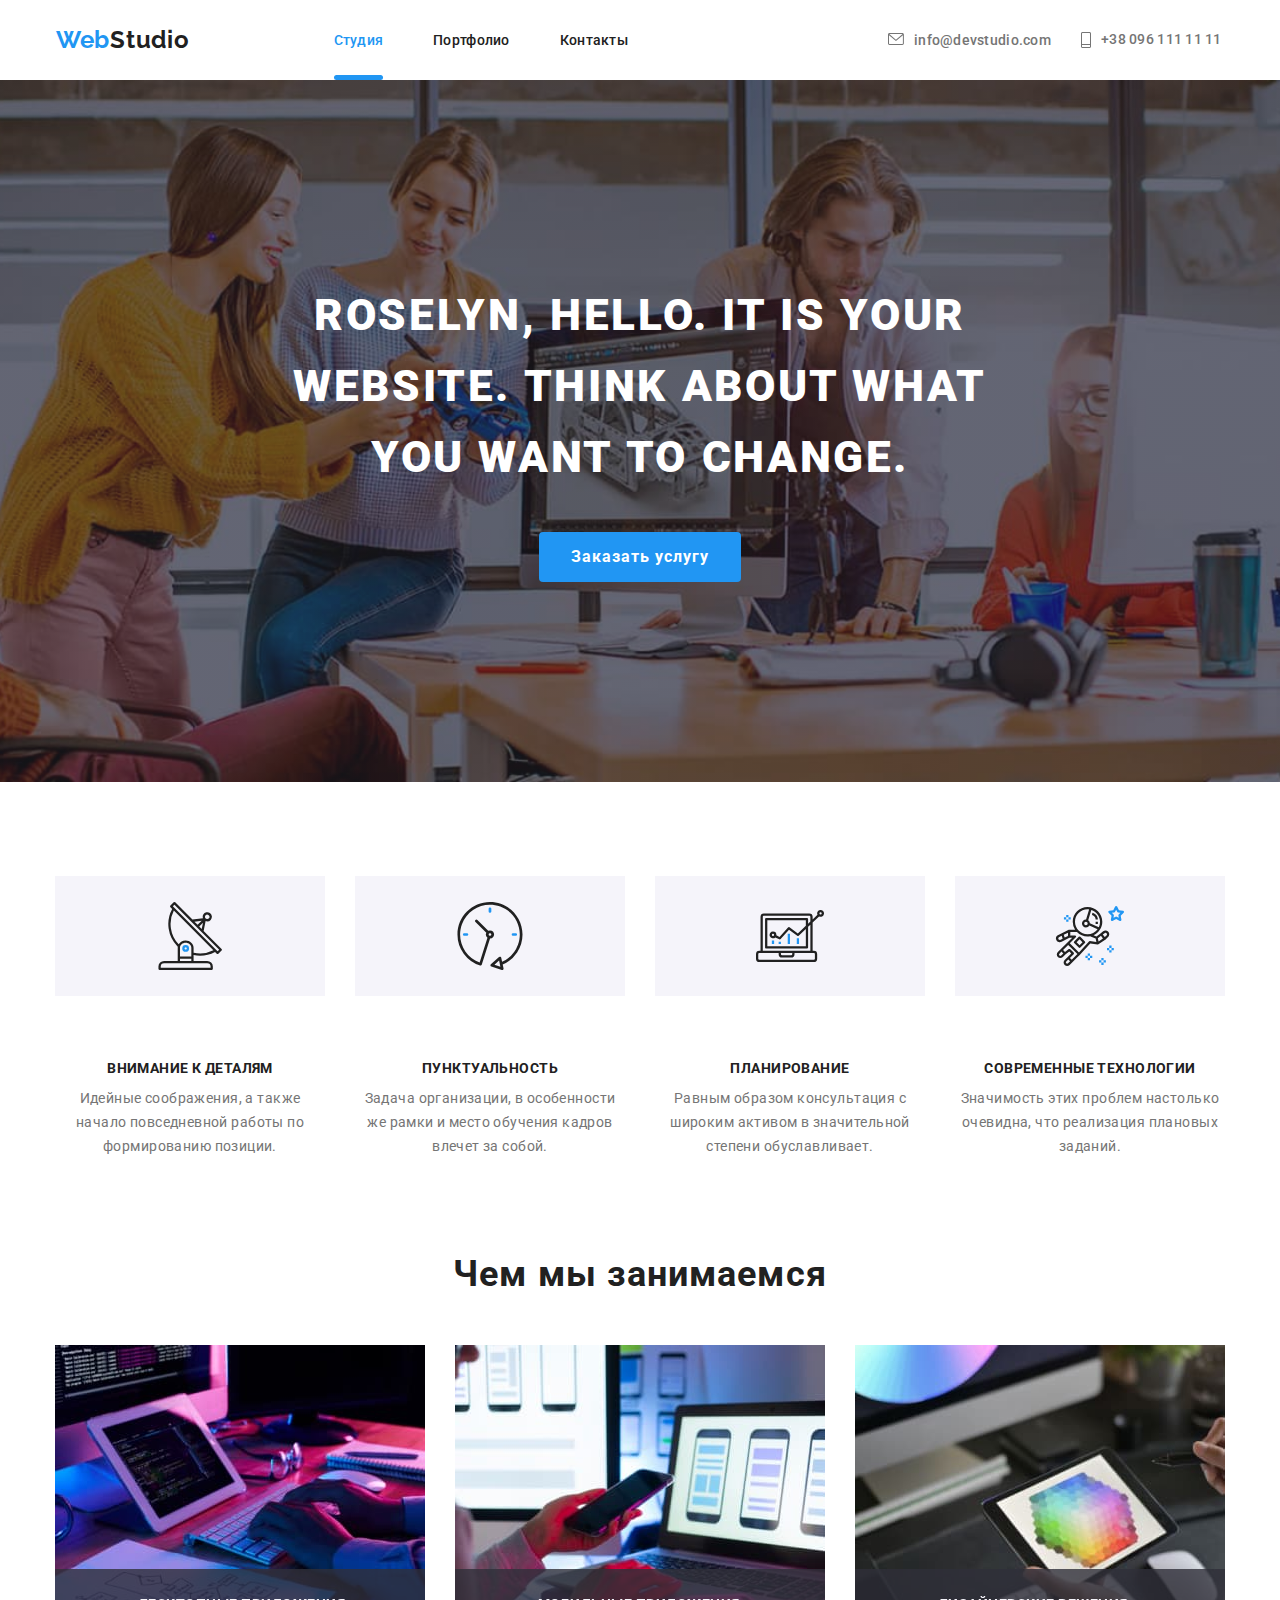
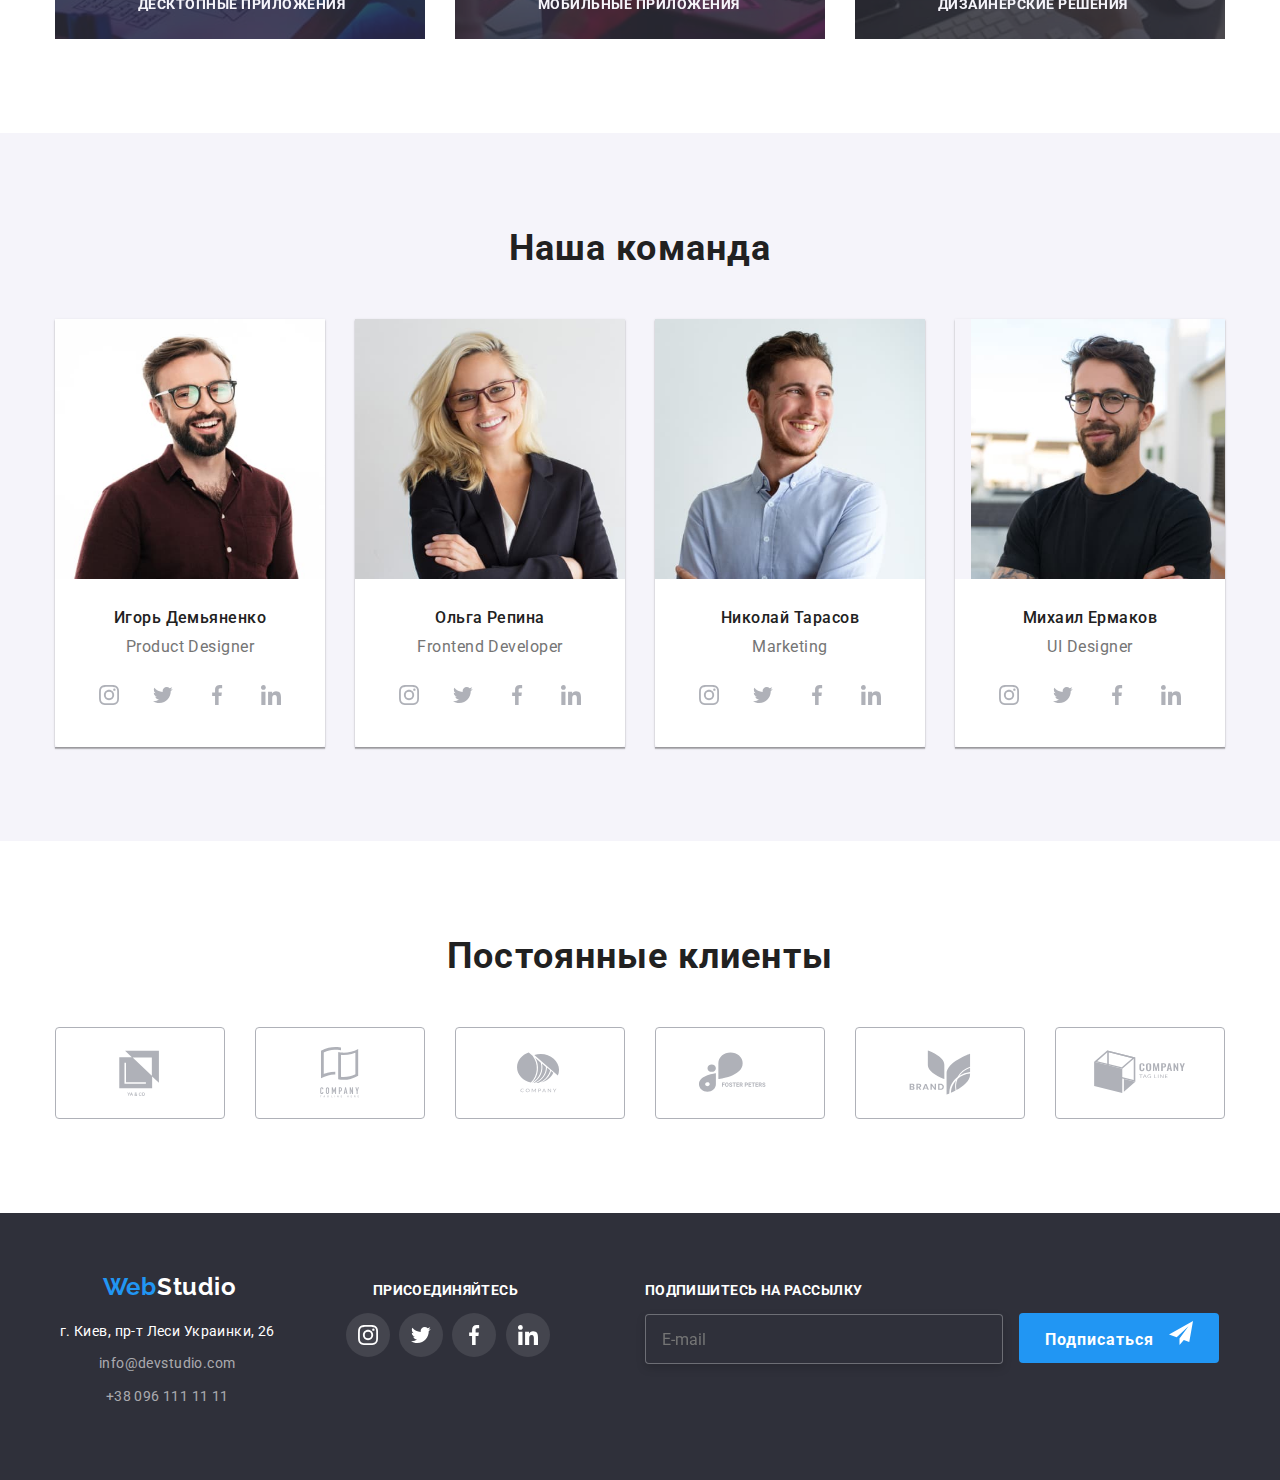
==== commit e07b46ea: "ыуаыуп" ====
--- a/index.html
+++ b/index.html
@@ -89,7 +89,7 @@
 
 
     <h1 class="solution-business">
-      Эффективные решения для вашего бизнеса
+      Roselyn, hello. It is your website. Think about what you want to change.
     </h1>
     <button data-modal-open type="button" class="ordservis">Заказать услугу</button>
 
@@ -742,6 +742,7 @@
     </div>
   </footer>
   <script src="./js/modal.js"></script>
+  <script src="./js/mod.js"></script>
 </body>
 </body>
 
